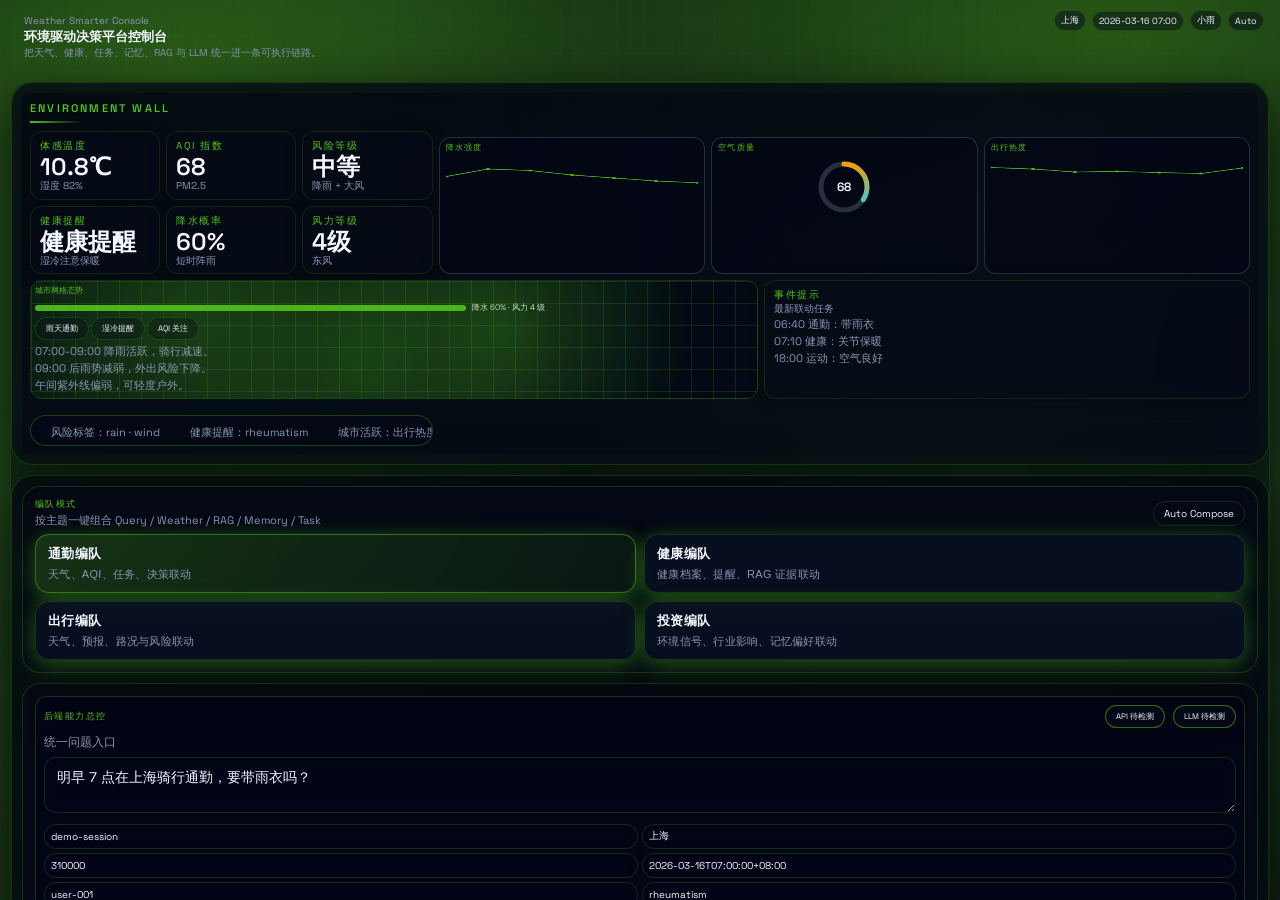
==== frontend/index.html @ d3100de9 "feat(ui): implement orbital node graph, flexible console layout, and project cleanup with models" ====
<!doctype html>
<html lang="zh-CN">
  <head>
    <meta charset="utf-8" />
    <meta name="viewport" content="width=device-width, initial-scale=1" />
    <title>Weather Smarter 控制台</title>
    <style>
      @import url("https://fonts.googleapis.com/css2?family=Oxanium:wght@400;600;700&family=Space+Grotesk:wght@400;500;600&family=IBM+Plex+Mono:wght@400;500&family=Bebas+Neue&display=swap");
      :root {
        color-scheme: dark;
        --bg: #05060d;
        --panel: rgba(7, 12, 28, 0.88);
        --panel-2: rgba(12, 18, 38, 0.85);
        --ink: #f4f7ff;
        --ink-soft: #d9e2ff;
        --muted: #8a96b4;
        --card: rgba(6, 10, 22, 0.7);
        --card-2: rgba(10, 16, 36, 0.75);
        --accent: #52c41a;
        --accent-2: #52c41a;
        --accent-3: #52c41a;
        --accent-4: #52c41a;
        --danger: #ff4d4f;
        --stroke: rgba(82, 196, 26, 0.35);
        --shadow: 0 35px 90px rgba(0, 0, 0, 0.72);
        --radius: 16px;
        --mono: "IBM Plex Mono", "Courier New", monospace;
        --glow: 0 0 24px rgba(82, 196, 26, 0.45), 0 0 60px rgba(82, 196, 26, 0.26);
        --transition: all 0.3s cubic-bezier(0.15, 0.9, 0.4, 0.9);
      }

      * {
        box-sizing: border-box;
        -webkit-font-smoothing: antialiased;
        -moz-osx-font-smoothing: grayscale;
      }

      html {
        scroll-behavior: auto;
      }

      html,
      body {
        width: 100%;
        overflow-x: hidden;
      }

      body {
        margin: 0;
        font-family: "Space Grotesk", "Noto Sans SC", sans-serif;
        color: var(--ink);
        background:
          radial-gradient(circle at 12% 18%, rgba(82, 196, 26, 0.32), transparent 38%),
          radial-gradient(circle at 86% 12%, rgba(82, 196, 26, 0.18), transparent 40%),
          radial-gradient(circle at 15% 82%, rgba(82, 196, 26, 0.22), transparent 45%),
          radial-gradient(circle at 80% 75%, rgba(82, 196, 26, 0.18), transparent 42%),
          linear-gradient(180deg, #03050d 0%, #050816 35%, #070b18 100%);
        min-height: 100vh;
      }

      body::before,
      body::after {
        content: "";
        position: fixed;
        pointer-events: none;
        z-index: -1;
        inset: auto;
        width: 60vmax;
        height: 60vmax;
        border-radius: 50%;
        opacity: 0.18;
        filter: blur(0px);
      }

      body::before {
        top: -28vmax;
        right: -18vmax;
        background: radial-gradient(circle, rgba(82, 196, 26, 0.45), transparent 70%);
      }

      body::after {
        bottom: -32vmax;
        left: -18vmax;
        background: radial-gradient(circle, rgba(82, 196, 26, 0.28), transparent 70%);
      }

      .fx-layer {
        position: fixed;
        inset: 0;
        pointer-events: none;
        z-index: 0;
        opacity: 0.55;
        mix-blend-mode: screen;
      }

      .fx-layer::before,
      .fx-layer::after {
        content: "";
        position: absolute;
        inset: -20%;
        background:
          linear-gradient(
            120deg,
            transparent 0%,
            rgba(82, 196, 26, 0.18) 30%,
            rgba(82, 196, 26, 0.14) 50%,
            rgba(82, 196, 26, 0.12) 65%,
            transparent 78%
          ),
          radial-gradient(circle at 26% 30%, rgba(82, 196, 26, 0.22), transparent 55%),
          radial-gradient(circle at 70% 68%, rgba(82, 196, 26, 0.22), transparent 55%),
          radial-gradient(circle at 78% 20%, rgba(82, 196, 26, 0.18), transparent 48%);
        animation: drift 18s linear infinite;
      }

      .fx-layer::after {
        animation-duration: 26s;
        opacity: 0.68;
      }

      @keyframes drift {
        0% {
          transform: translate3d(-5%, -5%, 0) rotate(0deg);
        }
        50% {
          transform: translate3d(3%, 4%, 0) rotate(3deg);
        }
        100% {
          transform: translate3d(-5%, -5%, 0) rotate(0deg);
        }
      }

      .frame {
        max-width: 100%;
        margin: 0 auto;
        padding: 0;
      }

      .screen {
        min-height: 100vh;
        display: block;
        position: relative;
        width: 100vw;
        overflow-x: hidden;
      }

      .screen::after {
        content: "";
        position: fixed;
        inset: 0;
        pointer-events: none;
        z-index: 1;
        opacity: 0.25;
        background:
          repeating-linear-gradient(
            90deg,
            rgba(255, 255, 255, 0.02) 0,
            rgba(255, 255, 255, 0.02) 1px,
            transparent 1px,
            transparent 14px
          ),
          repeating-linear-gradient(
            0deg,
            rgba(82, 196, 26, 0.05) 0,
            rgba(82, 196, 26, 0.05) 1px,
            transparent 1px,
            transparent 18px
          );
        mix-blend-mode: screen;
      }

      @media (max-width: 1280px) {
        .content {
          padding: 12px 12px 24px;
        }
        .wall-hero {
          grid-template-columns: 1fr;
        }
        .wall-bottom {
          grid-template-columns: 1fr;
        }
      }

      @media (max-width: 980px) {
        .content {
          padding: 10px 10px 20px;
        }
      }

      @media (max-width: 720px) {
        .hero {
          padding: 16px;
        }
        .step-head {
          flex-direction: column;
          align-items: flex-start;
        }
        .step-grid {
          grid-template-columns: 1fr;
        }
        .wall {
          padding: 18px;
        }
        .wall-hero-value {
          font-size: 30px;
        }
        .wall-grid {
          grid-template-columns: repeat(auto-fit, minmax(140px, 1fr));
        }
      }

      @media (max-width: 520px) {
        .hero-title {
          font-size: 24px;
        }
        .wall-hero-value {
          font-size: 26px;
        }
        .output {
          font-size: 11px;
        }
      }

      .content {
        padding: 8px 10px 16px;
        position: relative;
        z-index: 2;
        min-width: 0;
      }

      .hero {
        margin-bottom: 10px;
      }

      .hero {
        display: grid;
        grid-template-columns: repeat(auto-fit, minmax(240px, 1fr));
        gap: 14px;
        align-items: center;
        margin-bottom: 8px;
        padding: 14px 16px;
        border-radius: 24px;
        background: rgba(6, 10, 22, 0.45);
        backdrop-filter: blur(12px) saturate(120%);
        border: 1px solid rgba(82, 196, 26, 0.25);
        box-shadow: var(--shadow);
        transition: var(--transition);
        animation: rise 0.6s ease both;
      }

      .hero:hover {
        background: rgba(6, 10, 22, 0.55);
        border-color: rgba(82, 196, 26, 0.35);
        box-shadow: 0 35px 120px rgba(82, 196, 26, 0.15), 0 0 40px rgba(82, 196, 26, 0.1);
      }

      .hero-title {
        font-size: clamp(20px, 2.5vw, 32px);
        margin: 0;
        letter-spacing: -0.02em;
        font-family: "Oxanium", "Space Grotesk", sans-serif;
        text-transform: uppercase;
      }

      .hero-sub {
        margin: 4px 0 0;
        color: var(--muted);
        font-size: 12px;
      }

      .hero-badge {
        display: inline-flex;
        align-items: center;
        gap: 8px;
        padding: 8px 14px;
        border-radius: 999px;
        background: rgba(6, 10, 22, 0.8);
        border: 1px solid rgba(82, 196, 26, 0.4);
        font-size: 12px;
        text-transform: uppercase;
        letter-spacing: 0.12em;
        box-shadow: var(--glow);
      }

      .nav {
        display: none;
      }

      .grid {
        display: grid;
        grid-template-columns: repeat(12, 1fr);
        gap: 12px;
      }

      .storyline {
        display: block;
        background: rgba(4, 8, 20, 0.5);
        backdrop-filter: blur(12px) saturate(110%);
        border: 1px solid rgba(82, 196, 26, 0.2);
        border-radius: 22px;
        overflow: hidden;
        box-shadow: 0 20px 60px rgba(0, 0, 0, 0.5);
        transition: var(--transition);
      }

      .storyline:hover {
        border-color: rgba(82, 196, 26, 0.3);
        box-shadow: 0 20px 80px rgba(82, 196, 26, 0.1), 0 0 40px rgba(82, 196, 26, 0.08);
      }

      .story-step {
        padding: 12px 10px 12px;
        border-top: none;
        display: none;
      }

      .story-step.is-active {
        display: block;
      }

      .step-head {
        display: flex;
        align-items: flex-end;
        justify-content: space-between;
        gap: 8px;
        margin-bottom: 8px;
      }

      .step-title {
        font-family: "Oxanium", "Space Grotesk", sans-serif;
        text-transform: uppercase;
        letter-spacing: 0.18em;
        font-size: 13px;
        color: var(--accent);
      }

      .step-sub {
        margin-top: 3px;
        font-size: 11px;
        color: var(--muted);
      }

      .step-grid {
        display: grid;
        grid-template-columns: repeat(auto-fit, minmax(280px, 1fr));
        gap: 10px;
        align-items: start;
      }

      .step-panel {
        padding: 2px 0;
        scroll-margin-top: 10px;
      }

      .card {
        --accent-card: var(--accent);
        --accent-card-2: var(--accent-2);
        background: rgba(6, 10, 22, 0.5);
        backdrop-filter: blur(10px) saturate(110%);
        border: 1px solid rgba(82, 196, 26, 0.2);
        border-radius: var(--radius);
        box-shadow: 0 12px 40px rgba(0, 0, 0, 0.4);
        padding: 10px;
        position: relative;
        overflow: hidden;
        animation: rise 0.6s ease both;
        transition: var(--transition);
      }
      .card::before {
        content: "";
        position: absolute;
        inset: 0;
        border-radius: inherit;
        background: radial-gradient(circle at 20% 10%, rgba(255, 255, 255, 0.08), transparent 45%);
        opacity: 0;
        transition: opacity 0.3s ease;
        pointer-events: none;
      }

      .card::after {
        content: "";
        position: absolute;
        inset: auto -40% -40% auto;
        width: 180px;
        height: 180px;
        background: radial-gradient(circle, var(--accent-card), transparent 70%);
        opacity: 0.3;
        transition: opacity 0.3s ease;
      }
      .card:hover {
        background: rgba(6, 10, 22, 0.65);
        border-color: rgba(82, 196, 26, 0.35);
        transform: translateY(-2px);
        box-shadow: 0 20px 60px rgba(82, 196, 26, 0.15), 0 0 30px rgba(82, 196, 26, 0.08);
      }
      
      .card:hover::before {
        opacity: 1;
      }

      .card:hover::after {
        opacity: 0.5;
      }

      .card[data-tone="decision"] {
        --accent-card: #52c41a;
        --accent-card-2: #00e5ff;
      }

      .card[data-tone="health"] {
        --accent-card: #52c41a;
        --accent-card-2: #00e5ff;
      }

      .card[data-tone="weather"] {
        --accent-card: #52c41a;
        --accent-card-2: #00e5ff;
      }

      .card[data-tone="memory"] {
        --accent-card: #52c41a;
        --accent-card-2: #00e5ff;
      }

      .card[data-tone="forecast"] {
        --accent-card: #52c41a;
        --accent-card-2: #00e5ff;
      }

      .card[data-tone="tasks"] {
        --accent-card: #52c41a;
        --accent-card-2: #00e5ff;
      }

      .card[data-tone="stocks"] {
        --accent-card: #52c41a;
        --accent-card-2: #00e5ff;
      }

      .card[data-tone="rag"] {
        --accent-card: #52c41a;
        --accent-card-2: #00e5ff;
      }

      .card[data-tone="scenes"] {
        --accent-card: #52c41a;
        --accent-card-2: #00e5ff;
      }

      .card h2 {
        margin: 0 0 4px;
        font-size: 15px;
        font-weight: 600;
        letter-spacing: -0.01em;
        line-height: 1.3;
      }

      .span-7 {
        grid-column: span 7;
      }

      .span-5 {
        grid-column: span 5;
      }

      .span-12 {
        grid-column: span 12;
      }

      .section-tag {
        font-size: 11px;
        letter-spacing: 0.2em;
        text-transform: uppercase;
        color: var(--accent-2);
        margin-bottom: 6px;
        display: block;
        font-weight: 600;
      }
      .section-tag::after {
        content: "";
        display: block;
        width: 52px;
        height: 2px;
        margin-top: 6px;
        background: linear-gradient(90deg, var(--accent-2), transparent);
      }

      label {
        display: block;
        font-size: 12px;
        color: var(--muted);
        margin-bottom: 6px;
      }

      input,
      textarea,
      select {
        width: 100%;
        border-radius: 12px;
        border: 1px solid rgba(82, 196, 26, 0.2);
        padding: 10px 12px;
        font-size: 14px;
        font-family: inherit;
        background: rgba(2, 6, 23, 0.35);
        backdrop-filter: blur(8px) saturate(105%);
        color: var(--ink);
        transition: var(--transition);
      }

      input:hover,
      textarea:hover,
      select:hover {
        border-color: rgba(82, 196, 26, 0.35);
        background: rgba(2, 6, 23, 0.45);
      }

      input:focus,
      textarea:focus,
      select:focus {
        outline: none;
        border-color: rgba(82, 196, 26, 0.5);
        background: rgba(2, 6, 23, 0.55);
        box-shadow: 0 0 0 3px rgba(82, 196, 26, 0.1);
      }

      textarea {
        min-height: 78px;
        resize: vertical;
      }

      .row {
        display: grid;
        grid-template-columns: repeat(auto-fit, minmax(160px, 1fr));
        gap: 8px;
        margin-bottom: 6px;
      }

      .actions {
        display: flex;
        gap: 8px;
        flex-wrap: wrap;
      }

      button {
        border: none;
        background: linear-gradient(120deg, rgba(82, 196, 26, 0.95), rgba(82, 196, 26, 0.85));
        color: #04030a;
        padding: 10px 16px;
        border-radius: 999px;
        cursor: pointer;
        font-size: 13px;
        letter-spacing: 0.02em;
        transition: all 0.25s cubic-bezier(0.15, 0.9, 0.4, 0.9);
        box-shadow: 0 8px 24px rgba(82, 196, 26, 0.3), 0 0 16px rgba(82, 196, 26, 0.15);
        position: relative;
        overflow: hidden;
      }

      button::before {
        content: "";
        position: absolute;
        inset: 0;
        background: linear-gradient(120deg, transparent, rgba(255, 255, 255, 0.15), transparent);
        opacity: 0;
        transition: opacity 0.3s ease;
      }

      button.secondary {
        background: rgba(4, 8, 20, 0.5);
        backdrop-filter: blur(8px);
        color: var(--ink);
        border: 1px solid rgba(82, 196, 26, 0.3);
        box-shadow: 0 4px 16px rgba(7, 12, 28, 0.5);
      }

      button:disabled {
        opacity: 0.5;
        cursor: not-allowed;
        transform: none;
      }

      button:hover:not(:disabled) {
        transform: translateY(-2px);
        box-shadow: 0 12px 36px rgba(82, 196, 26, 0.35), 0 0 24px rgba(82, 196, 26, 0.2);
      }

      button:hover:not(:disabled)::before {
        opacity: 1;
      }

      button:active:not(:disabled) {
        transform: translateY(0);
        box-shadow: 0 4px 12px rgba(82, 196, 26, 0.25);
      }

      .pill-group {
        display: flex;
        flex-wrap: wrap;
        gap: 6px;
      }

      .pill {
        border: 1px dashed rgba(82, 196, 26, 0.2);
        padding: 5px 10px;
        border-radius: 999px;
        font-size: 11px;
        background: rgba(2, 6, 23, 0.35);
        backdrop-filter: blur(6px);
        cursor: pointer;
        transition: var(--transition);
      }

      .pill:hover {
        border-color: rgba(82, 196, 26, 0.3);
        background: rgba(2, 6, 23, 0.5);
      }

      .pill.active {
        background: linear-gradient(120deg, rgba(82, 196, 26, 0.95), rgba(82, 196, 26, 0.85));
        border-color: transparent;
        color: #04030a;
        box-shadow: 0 4px 12px rgba(82, 196, 26, 0.3);
      }

      .pill input {
        display: none;
      }

      .output {
        background: rgba(2, 6, 20, 0.6);
        backdrop-filter: blur(8px);
        color: #c8f7dc;
        border-radius: 12px;
        padding: 8px 10px;
        font-family: var(--mono);
        font-size: 10px;
        max-height: 140px;
        overflow: auto;
        box-shadow: inset 0 0 0 1px rgba(82, 196, 26, 0.15), 0 4px 16px rgba(0, 0, 0, 0.3);
        transition: var(--transition);
      }

      .output:hover {
        box-shadow: inset 0 0 0 1px rgba(82, 196, 26, 0.25), 0 4px 24px rgba(82, 196, 26, 0.08);
      }

      .stat-grid {
        display: grid;
        grid-template-columns: repeat(auto-fit, minmax(140px, 1fr));
        gap: 6px;
        margin-top: 2px;
      }

      .stat {
        background: rgba(8, 14, 32, 0.5);
        backdrop-filter: blur(6px);
        border-radius: 10px;
        padding: 6px 8px;
        font-size: 10px;
        border: 1px solid rgba(82, 196, 26, 0.15);
        transition: var(--transition);
      }

      .stat:hover {
        background: rgba(8, 14, 32, 0.7);
        border-color: rgba(82, 196, 26, 0.25);
      }

      .stat strong {
        display: block;
        font-size: 12px;
        margin-top: 2px;
        font-weight: 600;
      }

      .table {
        width: 100%;
        border-collapse: collapse;
        font-size: 12px;
      }

      .table th,
      .table td {
        padding: 6px;
        border-bottom: 1px dashed rgba(82, 196, 26, 0.2);
        text-align: left;
      }

      .tag {
        display: inline-flex;
        align-items: center;
        gap: 4px;
        padding: 5px 10px;
        border-radius: 999px;
        background: rgba(6, 10, 24, 0.5);
        backdrop-filter: blur(6px);
        border: 1px solid rgba(82, 196, 26, 0.2);
        font-size: 10px;
        transition: var(--transition);
      }

      .tag:hover {
        background: rgba(6, 10, 24, 0.7);
        border-color: rgba(82, 196, 26, 0.3);
      }

      .notice {
        font-size: 11px;
        color: var(--muted);
        margin-top: 4px;
      }

      .risk-high {
        color: var(--danger);
        text-shadow: 0 0 12px rgba(255, 77, 79, 0.6);
      }

      .scene-grid {
        display: grid;
        grid-template-columns: repeat(auto-fit, minmax(120px, 1fr));
        gap: 6px;
      }

      .scene {
        padding: 8px 10px;
        border-radius: 14px;
        background: rgba(6, 10, 24, 0.5);
        backdrop-filter: blur(8px);
        border: 1px solid rgba(82, 196, 26, 0.15);
        font-size: 11px;
        transition: var(--transition);
        cursor: pointer;
      }

      .scene:hover {
        background: rgba(6, 10, 24, 0.7);
        border-color: rgba(82, 196, 26, 0.25);
        transform: translateY(-1px);
      }

      .divider {
        height: 1px;
        background: linear-gradient(90deg, transparent, rgba(82, 196, 26, 0.5), transparent);
        margin: 8px 0;
        transition: var(--transition);
      }

      .divider:hover {
        background: linear-gradient(90deg, transparent, rgba(82, 196, 26, 0.8), transparent);
      }

      .health-summary {
        display: grid;
        grid-template-columns: repeat(auto-fit, minmax(160px, 1fr));
        gap: 6px;
      }

      .health-card {
        background: rgba(6, 10, 24, 0.5);
        backdrop-filter: blur(8px);
        border-radius: 12px;
        padding: 8px;
        border: 1px solid rgba(82, 196, 26, 0.15);
        transition: var(--transition);
      }

      .health-card:hover {
        background: rgba(6, 10, 24, 0.7);
        border-color: rgba(82, 196, 26, 0.25);
        transform: translateY(-2px);
        box-shadow: 0 8px 20px rgba(82, 196, 26, 0.1);
      }

      .health-card h4 {
        margin: 0 0 4px;
        font-size: 11px;
        font-weight: 600;
      }

      .health-card p {
        margin: 0;
        font-size: 10px;
        color: var(--muted);
        line-height: 1.3;
      }

      .float-panel {
        display: grid;
        gap: 10px;
      }

      .banner {
        background: linear-gradient(120deg, rgba(82, 196, 26, 0.9), rgba(82, 196, 26, 0.8));
        color: #04030a;
        border-radius: 14px;
        padding: 12px 14px;
        font-size: 12px;
        display: flex;
        justify-content: space-between;
        align-items: center;
        box-shadow: 0 12px 40px rgba(82, 196, 26, 0.25), 0 0 20px rgba(82, 196, 26, 0.1);
        transition: var(--transition);
        position: relative;
        overflow: hidden;
      }

      .banner::before {
        content: "";
        position: absolute;
        inset: 0;
        background: linear-gradient(120deg, transparent, rgba(255,255,255,0.1), transparent);
        opacity: 0;
        transition: opacity 0.3s ease;
      }

      .banner:hover::before {
        opacity: 1;
      }

      .banner span {
        opacity: 0.9;
        font-weight: 500;
      }

      .toggle-row {
        display: flex;
        gap: 6px;
        flex-wrap: wrap;
      }

      .toggle {
        display: flex;
        align-items: center;
        gap: 6px;
        font-size: 11px;
        padding: 6px 10px;
        border-radius: 999px;
        border: 1px solid rgba(82, 196, 26, 0.25);
        background: rgba(4, 8, 20, 0.5);
        backdrop-filter: blur(6px);
        transition: var(--transition);
      }

      .toggle:hover {
        border-color: rgba(82, 196, 26, 0.35);
        background: rgba(4, 8, 20, 0.65);
      }

      .toggle input {
        margin: 0;
      }

      .wall-ticker {
        margin-top: 10px;
        background: rgba(6, 10, 24, 0.65);
        border: 1px solid rgba(82, 196, 26, 0.3);
        border-radius: 999px;
        overflow: hidden;
        padding: 4px 0;
      }

      .ticker-track {
        display: inline-flex;
        gap: 30px;
        white-space: nowrap;
        animation: ticker 16s linear infinite;
        padding: 0 20px;
        font-size: 11px;
        color: var(--muted);
      }

      .ticker-track span {
        display: inline-flex;
        gap: 10px;
        align-items: center;
      }

      @keyframes ticker {
        from {
          transform: translateX(0);
        }
        to {
          transform: translateX(-50%);
        }
      }

      .wall {
        display: grid;
        grid-template-columns: repeat(3, 1fr);
        grid-template-rows: auto auto auto auto;
        padding: 8px;
        gap: 4px;
        background:
          linear-gradient(160deg, rgba(4, 8, 20, 0.8), rgba(6, 12, 24, 0.75)),
          radial-gradient(circle at 18% 20%, rgba(82, 196, 26, 0.12), transparent 48%),
          radial-gradient(circle at 82% 18%, rgba(82, 196, 26, 0.08), transparent 50%),
          radial-gradient(circle at 70% 75%, rgba(82, 196, 26, 0.1), transparent 48%);
        overflow: hidden;
        backdrop-filter: blur(4px);
        transition: var(--transition);
      }

      .wall:hover {
        background:
          linear-gradient(160deg, rgba(4, 8, 20, 0.85), rgba(6, 12, 24, 0.8)),
          radial-gradient(circle at 18% 20%, rgba(82, 196, 26, 0.15), transparent 48%),
          radial-gradient(circle at 82% 18%, rgba(82, 196, 26, 0.1), transparent 50%),
          radial-gradient(circle at 70% 75%, rgba(82, 196, 26, 0.12), transparent 48%);
      }

      .section-tag {
        grid-column: 1 / -1;
        grid-row: 1;
      }

      .wall-grid {
        grid-column: 1;
        grid-row: 2;
      }

      .wall-bottom {
        grid-column: 1 / -1;
        grid-row: 3;
      }

      .wall-charts {
        grid-column: 2 / -1;
        grid-row: 2;
      }

      .capability-grid {
        grid-column: 1 / -1;
        grid-row: 4;
      }

      .wall-hero {
        display: grid;
        grid-template-columns: minmax(260px, 2fr) minmax(220px, 1fr);
        gap: 8px;
        align-items: center;
        margin-top: 6px;
      }

      .wall-hero-card {
        background: rgba(6, 10, 24, 0.5);
        backdrop-filter: blur(8px);
        border-radius: 16px;
        border: 1px solid rgba(82, 196, 26, 0.15);
        padding: 13px 14px;
        transition: var(--transition);
      }

      .wall-hero-card:hover {
        background: rgba(6, 10, 24, 0.7);
        border-color: rgba(82, 196, 26, 0.25);
        transform: translateY(-2px);
        box-shadow: 0 8px 20px rgba(82, 196, 26, 0.1);
      }

      .wall-hero-title {
        font-size: 12px;
        text-transform: uppercase;
        letter-spacing: 0.2em;
        color: var(--accent);
      }

      .wall-hero-value {
        font-size: 30px;
        font-weight: 700;
        margin: 4px 0 6px;
        font-family: "Bebas Neue", "Oxanium", "Space Grotesk", sans-serif;
        letter-spacing: 0.08em;
      }

      .wall-hero-sub {
        font-size: 10px;
        color: var(--muted);
      }

      .wall::after {
        width: 240px;
        height: 240px;
      }

      .wall-head {
        display: flex;
        flex-wrap: wrap;
        justify-content: space-between;
        gap: 12px;
        align-items: center;
      }

      .wall-summary {
        margin: 4px 0 0;
        color: var(--muted);
        font-size: 12px;
      }

      .wall-meta {
        display: flex;
        gap: 6px;
        align-items: center;
        flex-wrap: nowrap;
      }

      .wall-meta .tag {
        flex-shrink: 0;
        padding: 3px 6px;
        font-size: 9px;
        text-align: center;
        white-space: nowrap;
        height: fit-content;
      }

      .wall-grid {
        display: grid;
        grid-template-columns: repeat(3, 1fr);
        gap: 4px;
        margin-top: 0;
      }

      .wall-card {
        background: rgba(6, 10, 24, 0.45);
        backdrop-filter: blur(8px) saturate(110%);
        border-radius: 12px;
        padding: 5px 6px;
        border: 1px solid rgba(82, 196, 26, 0.15);
        box-shadow: 0 4px 16px rgba(0, 0, 0, 0.3);
        transition: var(--transition);
      }

      .wall-card:hover {
        background: rgba(6, 10, 24, 0.6);
        border-color: rgba(82, 196, 26, 0.25);
        box-shadow: 0 8px 24px rgba(82, 196, 26, 0.12);
      }

      .wall-title {
        font-size: 7px;
        text-transform: uppercase;
        letter-spacing: 0.15em;
        color: var(--accent);
        white-space: nowrap;
        overflow: hidden;
        text-overflow: ellipsis;
      }

      .wall-value {
        font-size: 15px;
        margin-top: 0px;
        font-weight: 600;
      }

      .wall-sub {
        font-size: 9px;
        color: var(--muted);
      }

      .wall-bottom {
        display: grid;
        grid-template-columns: minmax(180px, 1.5fr) minmax(140px, 1fr);
        gap: 4px;
        margin-top: 0;
      }

      .wall-map {
        border-radius: 12px;
        border: 1px solid rgba(82, 196, 26, 0.2);
        padding: 4px;
        background: rgba(4, 8, 20, 0.45);
        backdrop-filter: blur(10px) saturate(115%);
        background-image: 
          repeating-linear-gradient(
            90deg,
            rgba(82, 196, 26, 0.15) 0,
            rgba(82, 196, 26, 0.15) 1px,
            transparent 1px,
            transparent 22px
          ),
          repeating-linear-gradient(
            180deg,
            rgba(82, 196, 26, 0.15) 0,
            rgba(82, 196, 26, 0.15) 1px,
            transparent 1px,
            transparent 22px
          );
        min-height: 45px;
        display: grid;
        grid-template-rows: auto 1fr auto;
        gap: 2px;
        position: relative;
        overflow: hidden;
        transition: var(--transition);
      }

      .wall-map:hover {
        border-color: rgba(82, 196, 26, 0.3);
        background-image: 
          repeating-linear-gradient(
            90deg,
            rgba(82, 196, 26, 0.2) 0,
            rgba(82, 196, 26, 0.2) 1px,
            transparent 1px,
            transparent 22px
          ),
          repeating-linear-gradient(
            180deg,
            rgba(82, 196, 26, 0.2) 0,
            rgba(82, 196, 26, 0.2) 1px,
            transparent 1px,
            transparent 22px
          );
      }

      .wall-map-title {
        font-size: 8px;
        color: var(--accent);
      }

      .wall-map-indicator {
        display: flex;
        align-items: center;
        gap: 2px;
        font-size: 8px;
      }

      .map-heat {
        position: absolute;
        inset: 0;
        background:
          radial-gradient(circle at 20% 30%, rgba(82, 196, 26, 0.35), transparent 45%),
          radial-gradient(circle at 65% 40%, rgba(82, 196, 26, 0.35), transparent 40%),
          radial-gradient(circle at 45% 70%, rgba(82, 196, 26, 0.25), transparent 50%);
        opacity: 0.8;
        animation: heatMove 8s ease-in-out infinite;
        pointer-events: none;
      }

      @keyframes heatMove {
        0% {
          transform: translate3d(0, 0, 0) scale(1);
        }
        50% {
          transform: translate3d(3%, -2%, 0) scale(1.05);
        }
        100% {
          transform: translate3d(0, 0, 0) scale(1);
        }
      }

      .spark {
        height: 6px;
        border-radius: 999px;
        background: linear-gradient(90deg, rgba(82, 196, 26, 0.9), rgba(82, 196, 26, 0.9));
        width: 60%;
      }

      .wall-tags {
        display: flex;
        flex-wrap: wrap;
        gap: 2px;
        margin-top: 2px;
        position: relative;
        z-index: 2;
      }

      .wall-tags .tag {
        font-size: 8px;
      }

      .wall-list {
        list-style: none;
        padding: 0;
        margin: 1px 0 0;
        display: grid;
        gap: 1px;
        font-size: 9px;
        color: var(--muted);
        position: relative;
        z-index: 2;
      }

      .wall-charts {
        margin-top: 0;
        display: grid;
        grid-template-columns: repeat(3, 1fr);
        gap: 4px;
      }

      .capability-grid {
        margin-top: 10px;
        display: grid;
        grid-template-columns: minmax(260px, 2fr) minmax(220px, 1fr);
        gap: 8px;
      }

      .capability-board {
        background: rgba(2, 6, 23, 0.62);
        border-radius: 12px;
        border: 1px solid rgba(82, 196, 26, 0.25);
        padding: 8px;
        min-height: 240px;
      }

      .cap-head {
        display: flex;
        justify-content: space-between;
        align-items: center;
        gap: 6px;
        margin-bottom: 6px;
      }

      .cap-title {
        font-size: 9px;
        text-transform: uppercase;
        letter-spacing: 0.16em;
        color: var(--accent);
      }

      .cap-status {
        display: flex;
        gap: 8px;
        flex-wrap: wrap;
      }

      .cap-status .tag {
        font-size: 8px;
      }

      .cap-actions {
        display: grid;
        grid-template-columns: repeat(auto-fit, minmax(140px, 1fr));
        gap: 6px;
      }

      .cap-actions button {
        width: 100%;
        border-radius: 12px;
        font-size: 11px;
        padding: 7px 8px;
      }

      .cap-inline {
        display: grid;
        grid-template-columns: minmax(0, 1fr) 110px;
        gap: 6px;
      }

      .cap-voice {
        display: grid;
        grid-template-columns: repeat(3, minmax(0, 1fr));
        gap: 8px;
      }

      .cap-inline select,
      .cap-voice button {
        min-width: 0;
      }

      .wall-grid {
        gap: 6px;
      }

      .wall-card {
        padding: 10px 10px 9px;
      }

      .wall-bottom {
        gap: 6px;
      }

      .wall-map-indicator {
        gap: 6px;
      }

      .wall-list {
        margin: 2px 0 0;
        font-size: 11px;
        line-height: 1.45;
      }

      .chart-card {
        padding: 10px;
      }

      .wall-card,
      .chart-card,
      .health-card {
        min-height: 0;
      }

      .wall-card {
        padding: 8px 9px 7px;
      }

      .chart-card,
      .health-card {
        padding: 8px;
      }

      .wall-title,
      .chart-title,
      .cap-title,
      .step-title,
      .health-card h4 {
        white-space: nowrap;
        overflow: hidden;
        text-overflow: ellipsis;
        line-height: 1.2;
      }

      .wall-sub,
      .wall-value {
        white-space: nowrap;
        overflow: hidden;
        text-overflow: ellipsis;
      }

      .section-tag {
        margin-bottom: 2px;
      }

      .wall-meta {
        gap: 6px;
      }

      .wall-title {
        margin-bottom: 2px;
        font-size: 10px;
      }

      .wall-value {
        font-size: 24px;
        line-height: 1.05;
        margin-bottom: 1px;
      }

      .wall-sub {
        font-size: 10px;
        line-height: 1.15;
      }

      .wall-map-title,
      .chart-title {
        margin-bottom: 4px;
      }

      .wall-charts {
        gap: 6px;
        margin-top: 6px;
      }

      .gauge-value {
        font-size: 24px;
      }

      .wall {
        gap: 6px;
      }

      .capability-grid,
      .wall-bottom,
      .wall-charts {
        gap: 6px;
      }

      .cap-timeline {
        max-height: 118px;
        overflow: auto;
      }

      .screen,
      .content {
        min-height: 100vh;
        height: 100vh;
        overflow: hidden;
      }

      .storyline {
        display: grid;
        grid-template-columns: repeat(2, minmax(0, 1fr));
        gap: 8px;
        height: calc(100vh - 84px);
        overflow: hidden;
        align-content: start;
      }

      .story-step {
        margin: 0;
        padding: 10px;
        min-height: 0;
      }

      .step-head {
        margin-bottom: 6px;
      }

      .step-grid {
        gap: 8px;
      }

      .step-panel {
        padding: 10px;
        min-height: 0;
      }

      .output,
      .cap-output,
      .health-summary,
      .table,
      .scene-grid {
        max-height: 118px;
        overflow: auto;
      }

      textarea {
        min-height: 56px;
        max-height: 56px;
      }

      .console-intro {
        position: relative;
        margin-bottom: 8px;
        padding: 4px 8px;
      }

      .cap-controls {
        margin-top: 6px;
        display: grid;
        grid-template-columns: repeat(auto-fit, minmax(150px, 1fr));
        gap: 4px;
      }

      .cap-controls input,
      .cap-controls select {
        padding: 5px 6px;
        font-size: 10px;
      }

      .cap-output {
        margin-top: 6px;
        max-height: 140px;
      }

      .cap-timeline {
        margin-top: 4px;
        display: grid;
        gap: 2px;
        max-height: 105px;
        overflow: auto;
      }

      .cap-event {
        font-size: 9px;
        color: var(--ink-soft);
        background: rgba(6, 10, 24, 0.56);
        border: 1px solid rgba(82, 196, 26, 0.2);
        border-radius: 8px;
        padding: 3px 5px;
      }

      .cap-event strong {
        color: var(--accent);
        font-weight: 600;
      }

      .quick-input {
        margin-top: 6px;
      }

      .quick-input textarea {
        min-height: 46px;
      }

      .chart-card {
        background: rgba(2, 6, 23, 0.6);
        border-radius: 12px;
        border: 1px solid rgba(148, 163, 184, 0.25);
        padding: 5px 6px;
      }

      .chart-title {
        font-size: 8px;
        text-transform: uppercase;
        letter-spacing: 0.16em;
        color: var(--accent);
      }

      .chart-canvas {
        width: 100%;
        height: 30px;
        margin-top: 1px;
        display: block;
      }

      .gauge {
        width: 60px;
        height: 60px;
        margin: 0 auto;
        position: relative;
      }

      .gauge svg {
        transform: rotate(-90deg);
      }

      .gauge-value {
        position: absolute;
        inset: 0;
        display: grid;
        place-items: center;
        font-size: 12px;
        font-weight: 600;
      }

      .impact-bar {
        height: 8px;
        border-radius: 999px;
        background: rgba(148, 163, 184, 0.2);
        overflow: hidden;
        margin: 8px 0 4px;
      }

      .impact-bar span {
        display: block;
        height: 100%;
        width: 50%;
        background: linear-gradient(90deg, rgba(34, 211, 238, 0.9), rgba(245, 158, 11, 0.9));
      }

      .impact-chip {
        display: inline-flex;
        align-items: center;
        gap: 6px;
        padding: 6px 10px;
        border-radius: 999px;
        border: 1px solid rgba(148, 163, 184, 0.35);
        background: linear-gradient(120deg, rgba(34, 211, 238, 0.2), rgba(245, 158, 11, 0.2));
        font-size: 11px;
      }

      @keyframes rise {
        from {
          opacity: 0;
          transform: translateY(10px);
        }
        to {
          opacity: 1;
          transform: translateY(0);
        }
      }

      @keyframes shimmer {
        0% {
          background-position: -1000px 0;
        }
        100% {
          background-position: 1000px 0;
        }
      }

      @keyframes pulse-glow {
        0%, 100% {
          box-shadow: 0 0 12px rgba(82, 196, 26, 0.2);
        }
        50% {
          box-shadow: 0 0 24px rgba(82, 196, 26, 0.4);
        }
      }

      @keyframes float {
        0%, 100% {
          transform: translateY(0px);
        }
        50% {
          transform: translateY(-6px);
        }
      }

      .skeleton {
        background: linear-gradient(
          90deg,
          rgba(82, 196, 26, 0.1) 25%,
          rgba(82, 196, 26, 0.2) 50%,
          rgba(82, 196, 26, 0.1) 75%
        );
        background-size: 1000px 100%;
        animation: shimmer 2s infinite;
      }

      @media (max-width: 980px) {
        .span-7,
        .span-5 {
          grid-column: span 12;
        }

        .wall-meta {
          display: flex;
          gap: 4px;
          flex-wrap: nowrap;
          width: 100%;
        }

        .wall-bottom {
          grid-template-columns: 1fr;
        }

        .capability-grid {
          grid-template-columns: 1fr;
        }
      }
      .story-step.story-pane {
        display: block !important;
        min-height: 0;
      }

      .story-step.story-hidden {
        display: none !important;
      }

      .storyline {
        display: grid;
        grid-template-columns: minmax(0, 1.24fr) minmax(420px, 0.76fr);
        gap: 10px;
        height: calc(100vh - 84px);
        overflow: hidden;
        align-items: stretch;
      }

      .story-pane {
        border-radius: 22px;
        background: rgba(4, 8, 20, 0.5);
        backdrop-filter: blur(12px) saturate(110%);
        border: 1px solid rgba(82, 196, 26, 0.2);
        box-shadow: 0 20px 60px rgba(0, 0, 0, 0.5);
        overflow: hidden;
      }

      .wall-pane {
        padding: 10px;
      }

      .wall-pane .wall {
        height: 100%;
      }

      .wall-pane .capability-grid {
        display: none;
      }

      .ops-pane {
        padding: 10px;
      }

      .ops-shell {
        display: grid;
        grid-template-rows: auto minmax(0, 1fr);
        gap: 10px;
        height: 100%;
        min-height: 0;
      }

      .formation-board {
        background: rgba(6, 10, 22, 0.56);
        border: 1px solid rgba(82, 196, 26, 0.22);
        border-radius: 18px;
        padding: 12px;
        box-shadow: 0 18px 50px rgba(0, 0, 0, 0.38);
        backdrop-filter: blur(12px) saturate(110%);
      }

      .formation-grid {
        display: grid;
        grid-template-columns: repeat(2, minmax(0, 1fr));
        gap: 8px;
      }

      .formation-btn {
        background: rgba(10, 18, 36, 0.75);
        border: 1px solid rgba(82, 196, 26, 0.2);
        color: var(--ink);
        border-radius: 14px;
        padding: 10px 12px;
        text-align: left;
        cursor: pointer;
        transition: var(--transition);
      }

      .formation-btn strong {
        display: block;
        font-size: 13px;
        margin-bottom: 4px;
      }

      .formation-btn span {
        display: block;
        color: var(--muted);
        font-size: 11px;
        line-height: 1.35;
      }

      .formation-btn:hover {
        border-color: rgba(82, 196, 26, 0.4);
        box-shadow: 0 10px 28px rgba(82, 196, 26, 0.14);
        transform: translateY(-1px);
      }

      .formation-btn.is-active {
        background: linear-gradient(120deg, rgba(82, 196, 26, 0.22), rgba(82, 196, 26, 0.08));
        border-color: rgba(82, 196, 26, 0.5);
      }

      .ops-main {
        display: grid;
        grid-template-rows: minmax(0, 1.15fr) minmax(220px, 0.85fr);
        gap: 10px;
        min-height: 0;
      }

      .ops-card {
        background: rgba(6, 10, 22, 0.56);
        border: 1px solid rgba(82, 196, 26, 0.22);
        border-radius: 18px;
        padding: 12px;
        box-shadow: 0 18px 50px rgba(0, 0, 0, 0.38);
        backdrop-filter: blur(12px) saturate(110%);
        min-height: 0;
        overflow: hidden;
      }

      .ops-mount,
      .ops-mount .capability-board {
        height: 100%;
        min-height: 0;
      }

      .ops-mount .capability-board {
        margin: 0;
      }

      .ops-mount .cap-controls {
        grid-template-columns: repeat(2, minmax(0, 1fr));
      }

      .ops-mount .cap-output,
      .ops-mount .cap-timeline {
        max-height: none;
      }

      @media (max-width: 1280px) {
        .storyline {
          grid-template-columns: 1fr;
          height: auto;
          overflow: visible;
        }

        .story-pane {
          overflow: visible;
        }

        .ops-shell,
        .ops-main {
          grid-template-rows: none;
          height: auto;
        }
      }
    </style>
  </head>
  <body>
    <div class="fx-layer"></div>
    <div class="screen">
      <main class="content">
        <div style="margin-bottom: 8px; padding: 2px 6px; position: relative;">
          <div class="console-intro">
            <p style="margin: 0 0 1px; font-size: 10px; color: var(--muted);">Weather Smarter Console</p>
            <h2 style="margin: 0 0 1px; font-size: 13px; font-weight: 600;">环境驱动决策平台控制台</h2>
            <p style="margin: 0; font-size: 10px; color: var(--muted); line-height: 1.2;">把天气、健康、任务、记忆、RAG 与 LLM 统一进一条可执行链路。</p>
          </div>
          <div class="wall-meta" style="position: absolute; top: 2px; right: 6px;">
            <span class="tag" id="wallCity">上海</span>
            <span class="tag" id="wallTime">2026-03-16 07:00</span>
            <span class="tag" id="wallStatus">小雨</span>
            <span class="tag" id="wallMode">Auto</span>
          </div>
        </div>

        <div class="storyline">
          <section class="story-step story-pane wall-pane" id="wall">
            <div class="wall" data-tone="scenes">
          <span class="section-tag">Environment Wall</span>
          <div class="wall-grid" id="wallStats">
            <div class="wall-card">
              <div class="wall-title">体感温度</div>
              <div class="wall-value" id="wallTemp">10.8℃</div>
              <div class="wall-sub">湿度 82%</div>
            </div>
            <div class="wall-card">
              <div class="wall-title">AQI 指数</div>
              <div class="wall-value" id="wallAqi">68</div>
              <div class="wall-sub">PM2.5</div>
            </div>
            <div class="wall-card">
              <div class="wall-title">风险等级</div>
              <div class="wall-value" id="wallRisk">中等</div>
              <div class="wall-sub">降雨 + 大风</div>
            </div>
            <div class="wall-card">
              <div class="wall-title">健康提醒</div>
              <div class="wall-value" id="wallHealth">风湿关注</div>
              <div class="wall-sub">湿冷注意保暖</div>
            </div>
            <div class="wall-card">
              <div class="wall-title">降水概率</div>
              <div class="wall-value" id="wallRainProb">60%</div>
              <div class="wall-sub" id="wallRainText">短时阵雨</div>
            </div>
            <div class="wall-card">
              <div class="wall-title">风力等级</div>
              <div class="wall-value" id="wallWind">4级</div>
              <div class="wall-sub" id="wallWindText">东风</div>
            </div>
          </div>
          <div class="wall-bottom">
            <div class="wall-map">
              <div class="map-heat"></div>
              <div class="wall-map-title">城市网格态势</div>
              <div class="wall-map-indicator">
                <div class="spark"></div>
                <span>降水 60% · 风力 4 级</span>
              </div>
              <div class="wall-tags" id="wallTags">
                <span class="tag">雨天通勤</span>
                <span class="tag">湿冷提醒</span>
                <span class="tag">AQI 关注</span>
              </div>
              <ul class="wall-list" id="wallList">
                <li>07:00-09:00 降雨活跃，骑行减速。</li>
                <li>09:00 后雨势减弱，外出风险下降。</li>
                <li>午间紫外线偏弱，可轻度户外。</li>
              </ul>
            </div>
            <div class="wall-card">
              <div class="wall-title">事件提示</div>
              <div class="wall-sub">最新联动任务</div>
              <ul class="wall-list" id="wallTasks">
                <li>06:40 通勤：带雨衣</li>
                <li>07:10 健康：关节保暖</li>
                <li>18:00 运动：空气良好</li>
              </ul>
            </div>
          </div>
          <div class="wall-charts">
            <div class="chart-card">
              <div class="chart-title">降水强度</div>
              <canvas class="chart-canvas" id="rainChart" width="300" height="80"></canvas>
            </div>
            <div class="chart-card">
              <div class="chart-title">空气质量</div>
              <div class="gauge" id="aqiGauge">
                <svg viewBox="0 0 120 120">
                  <circle cx="60" cy="60" r="46" stroke="rgba(148,163,184,0.25)" stroke-width="10" fill="none" />
                  <circle cx="60" cy="60" r="46" stroke="url(#gaugeGradient)" stroke-width="10" fill="none" stroke-linecap="round" stroke-dasharray="0 999" id="aqiGaugeArc" />
                  <defs>
                    <linearGradient id="gaugeGradient" x1="0" x2="1">
                      <stop offset="0%" stop-color="#22d3ee" />
                      <stop offset="100%" stop-color="#f59e0b" />
                    </linearGradient>
                  </defs>
                </svg>
                <div class="gauge-value" id="aqiGaugeValue">68</div>
              </div>
            </div>
            <div class="chart-card">
              <div class="chart-title">出行热度</div>
              <canvas class="chart-canvas" id="trafficChart" width="300" height="80"></canvas>
            </div>
          </div>
          <div class="capability-grid">
            <div class="capability-board">
              <div class="cap-head">
                <div class="cap-title">后端能力总控</div>
                <div class="cap-status" id="capabilityStatus">
                  <span class="tag" id="capApiTag">API 待检测</span>
                  <span class="tag" id="capLlmTag">LLM 未知</span>
                </div>
              </div>
              <div class="quick-input">
                <label for="wallQueryText">统一问题入口</label>
                <textarea id="wallQueryText">明早 7 点在上海骑行通勤，要带雨衣吗？</textarea>
              </div>
              <div class="cap-controls">
                <input id="wallSessionId" value="demo-session" placeholder="sessionId" />
                <input id="wallCityInput" value="上海" placeholder="城市" />
                <input id="wallAdcodeInput" value="310000" placeholder="adcode" />
                <input id="wallTimeInput" value="2026-03-16T07:00:00+08:00" placeholder="时间 ISO" />
                <input id="wallUserId" value="user-001" placeholder="user_id" />
                <input id="wallConditions" value="rheumatism" placeholder="健康条件(逗号分隔)" />
                <input id="wallHealthNote" value="湿冷敏感，雨天关节不适" placeholder="健康备注" />
                <input id="wallRagQuery" value="潮湿天气 风湿 关节痛 建议" placeholder="RAG 查询" />
                <input id="wallSignal" value="雨天+湿冷+通勤压力" placeholder="市场信号" />
                <input id="wallRegion" value="华东" placeholder="区域" />
                <input id="wallLat" value="31.23" placeholder="纬度" />
                <input id="wallLon" value="121.53" placeholder="经度" />
                <input id="wallTaskTime" value="2026-03-16T07:00:00+08:00" placeholder="任务时间" />
                <select id="wallTaskType">
                  <option value="commute">通勤</option>
                  <option value="sport">运动</option>
                  <option value="health">健康</option>
                  <option value="travel">出行</option>
                </select>
              </div>
              <div class="cap-actions">
                <button id="wallRunAllBtn">全链路执行</button>
                <div class="cap-inline">
                  <select id="wallQuickAction">
                    <option value="query">决策 Query</option>
                    <option value="weather">Weather</option>
                    <option value="forecast">Forecast</option>
                    <option value="aqi">AQI</option>
                    <option value="health-profile">Health Profile</option>
                    <option value="health-load">Health Load</option>
                    <option value="health-delete">Health Delete</option>
                    <option value="health-alerts">Health Alerts</option>
                    <option value="profile-analysis">Profile Analysis</option>
                    <option value="memory">Memory</option>
                    <option value="memory-clear">Memory Clear</option>
                    <option value="task">Task</option>
                    <option value="rag">RAG</option>
                    <option value="stocks">Stocks</option>
                  </select>
                  <button id="wallQuickRunBtn" class="secondary">执行所选</button>
                </div>
                <div class="cap-voice">
                  <button id="wallVoiceStartBtn" class="secondary">语音输入</button>
                  <button id="wallVoiceStopBtn" class="secondary">停止录音</button>
                  <button id="wallVoiceSpeakBtn" class="secondary">播报结果</button>
                </div>
              </div>
              <div id="wallVoiceStatus" class="notice">语音状态：待机</div>
              <pre class="output cap-output" id="wallOutput">等待触发...</pre>
            </div>
            <div class="capability-board">
              <div class="cap-head">
                <div class="cap-title">执行时间线</div>
                <span class="tag" id="capCounter">0 次</span>
              </div>
              <div class="cap-timeline" id="capTimeline">
                <div class="cap-event"><strong>系统</strong> 环境大屏已就绪，等待触发。</div>
              </div>
            </div>
          </div>
          <div class="wall-ticker">
            <div class="ticker-track">
              <span>风险标签：雨天 · 湿冷 · 通勤压力</span>
              <span>健康提醒：关节保暖 · 呼吸敏感关注</span>
              <span>城市活跃：出行热度下降 12%</span>
              <span>行业信号：物流承压 · 健康需求上升</span>
              <span>风险标签：雨天 · 湿冷 · 通勤压力</span>
              <span>健康提醒：关节保暖 · 呼吸敏感关注</span>
            </div>
          </div>
          </section>

          <section class="story-step story-pane ops-pane" id="decision">
            <div class="ops-shell">
              <div class="formation-board">
                <div class="cap-head">
                  <div>
                    <div class="cap-title">编队模式</div>
                    <div class="step-sub">按主题一键组合 Query / Weather / RAG / Memory / Task</div>
                  </div>
                  <span class="tag">Auto Compose</span>
                </div>
                <div class="formation-grid" id="formationGrid">
                  <button class="formation-btn is-active" type="button" data-formation="commute">
                    <strong>通勤编队</strong>
                    <span>天气、AQI、任务、决策联动</span>
                  </button>
                  <button class="formation-btn" type="button" data-formation="health">
                    <strong>健康编队</strong>
                    <span>健康档案、提醒、RAG 证据联动</span>
                  </button>
                  <button class="formation-btn" type="button" data-formation="travel">
                    <strong>出行编队</strong>
                    <span>天气、预报、路况与风险联动</span>
                  </button>
                  <button class="formation-btn" type="button" data-formation="invest">
                    <strong>投资编队</strong>
                    <span>环境信号、行业影响、记忆偏好联动</span>
                  </button>
                </div>
              </div>
              <div class="ops-main">
                <div class="ops-card ops-mount" id="opsControlMount"></div>
                <div class="ops-card ops-mount" id="opsTimelineMount"></div>
              </div>
            </div>
            <div style="display:none;">
              <div class="step-head">
                <div>
                  <div class="step-title">Decision Orchestration</div>
                  <div class="step-sub">用户问题 → 意图解析 → 规则/LLM 输出</div>
                </div>
              </div>
              <div class="step-grid">
                <div class="step-panel">
                  <label for="queryText">问题</label>
                  <textarea id="queryText">明早 7 点在上海骑行通勤，要带雨衣吗？</textarea>
                  <div class="row">
                    <div>
                      <label for="querySession">sessionId</label>
                      <input id="querySession" value="demo-session" />
                    </div>
                    <div>
                      <label for="queryCity">城市</label>
                      <input id="queryCity" placeholder="上海" />
                    </div>
                    <div>
                      <label for="queryAdcode">行政区编码</label>
                      <input id="queryAdcode" placeholder="310000" />
                    </div>
                    <div>
                      <label for="queryTime">时间（ISO）</label>
                      <input id="queryTime" placeholder="2026-03-16T07:00:00+08:00" />
                    </div>
                  </div>
                  <label>场景速选</label>
                  <div class="pill-group" id="scenarioPills">
                    <label class="pill"><input type="radio" name="scenario" value="" checked /> 自动</label>
                    <label class="pill"><input type="radio" name="scenario" value="commute_decision" /> 通勤</label>
                    <label class="pill"><input type="radio" name="scenario" value="sport_decision" /> 运动</label>
                    <label class="pill"><input type="radio" name="scenario" value="umbrella_decision" /> 带伞</label>
                    <label class="pill"><input type="radio" name="scenario" value="clothing_decision" /> 穿衣</label>
                    <label class="pill"><input type="radio" name="scenario" value="travel_decision" /> 出行</label>
                  </div>
                  <div class="divider"></div>
                  <div class="actions">
                    <button id="queryBtn" type="button">发送决策</button>
                    <button id="mockQueryBtn" class="secondary" type="button">示例响应</button>
                    <button id="voiceStartBtn" class="secondary" type="button">语音输入</button>
                    <button id="voiceStopBtn" class="secondary" type="button">停止录音</button>
                    <button id="voiceSpeakBtn" class="secondary" type="button">播报结果</button>
                  </div>
                  <div id="voiceStatus" class="notice">语音状态：待机</div>
                </div>
                <div class="step-panel">
                  <div class="notice">决策结果/证据/记忆与健康提醒会串联展示。</div>
                  <div class="stat-grid" id="decisionStats"></div>
                  <pre class="output" id="queryResult">等待请求...</pre>
                </div>
              </div>
            </div>
          </section>

          <section class="story-step story-hidden" id="health">
            <div class="step-head">
              <div>
                <div class="step-title">Health Profile</div>
                <div class="step-sub">健康档案 → 个性化提醒</div>
              </div>
            </div>
            <div class="step-grid">
              <div class="step-panel">
                <label for="healthUser">用户 ID</label>
                <input id="healthUser" value="user-001" />
                <label>既往健康状况</label>
                <div class="pill-group" id="conditionPills">
                  <label class="pill"><input type="checkbox" value="rheumatism" /> 风湿/关节不适</label>
                  <label class="pill"><input type="checkbox" value="asthma" /> 哮喘/呼吸敏感</label>
                  <label class="pill"><input type="checkbox" value="allergy" /> 过敏性鼻炎</label>
                  <label class="pill"><input type="checkbox" value="photosensitivity" /> 光敏/皮肤敏感</label>
                  <label class="pill"><input type="checkbox" value="cardio" /> 心血管风险</label>
                </div>
                <label for="healthNote">敏感备注</label>
                <textarea id="healthNote" placeholder="例如：湿冷敏感、冬天关节疼痛"></textarea>
                <div class="actions">
                  <button id="saveProfileBtn">保存档案</button>
                  <button id="analyzeProfileBtn" class="secondary">分析画像</button>
                  <button id="clearProfileBtn" class="secondary">删除档案</button>
                </div>
              </div>
              <div class="step-panel">
                <div class="health-summary" id="healthSummary"></div>
                <div class="health-summary" id="profileSummary"></div>
                <div class="output" id="healthResult">等待操作...</div>
                <p class="notice">仅供参考，非医疗建议。真实接口尚未实现，当前为模拟数据。</p>
              </div>
            </div>
          </section>

          <section class="story-step story-hidden" id="weather">
            <div class="step-head">
              <div>
                <div class="step-title">Data Intake</div>
                <div class="step-sub">环境数据输入/代理</div>
              </div>
            </div>
            <div class="step-grid">
              <div class="step-panel">
                <div class="row">
                  <div>
                    <label for="weatherCity">城市</label>
                    <input id="weatherCity" placeholder="北京" />
                  </div>
                  <div>
                    <label for="weatherAdcode">行政区编码</label>
                    <input id="weatherAdcode" placeholder="110000" />
                  </div>
                  <div>
                    <label for="weatherLang">语言</label>
                    <select id="weatherLang">
                      <option value="zh">zh</option>
                      <option value="en">en</option>
                    </select>
                  </div>
                </div>
                <div class="toggle-row">
                  <label class="toggle"><input type="checkbox" id="extended" /> extended</label>
                  <label class="toggle"><input type="checkbox" id="forecast" /> forecast</label>
                  <label class="toggle"><input type="checkbox" id="hourly" /> hourly</label>
                  <label class="toggle"><input type="checkbox" id="minutely" /> minutely</label>
                  <label class="toggle"><input type="checkbox" id="indices" /> indices</label>
                </div>
                <div class="actions">
                  <button id="weatherBtn">查询</button>
                  <button id="mockWeatherBtn" class="secondary">模拟天气</button>
                </div>
              </div>
              <div class="step-panel">
                <pre class="output" id="weatherResult">等待请求...</pre>
              </div>
            </div>
          </section>

          <section class="story-step story-hidden" id="memory">
            <div class="step-head">
              <div>
                <div class="step-title">Context Memory</div>
                <div class="step-sub">会话记忆回溯与清理</div>
              </div>
            </div>
            <div class="step-grid">
              <div class="step-panel">
                <label for="memorySession">sessionId</label>
                <input id="memorySession" value="demo-session" />
                <div class="actions">
                  <button id="memoryFetchBtn">读取记忆</button>
                  <button id="memoryClearBtn" class="secondary">清理记忆</button>
                </div>
              </div>
              <div class="step-panel">
                <pre class="output" id="memoryResult">等待请求...</pre>
              </div>
            </div>
          </section>

          <section class="story-step story-hidden" id="forecast">
            <div class="step-head">
              <div>
                <div class="step-title">Forecast & AQI</div>
                <div class="step-sub">预报/空气质量/趋势</div>
              </div>
            </div>
            <div class="step-grid">
              <div class="step-panel">
                <div class="row">
                  <div>
                    <label for="forecastLat">纬度</label>
                    <input id="forecastLat" value="31.23" />
                  </div>
                  <div>
                    <label for="forecastLon">经度</label>
                    <input id="forecastLon" value="121.53" />
                  </div>
                  <div>
                    <label for="forecastHours">小时数</label>
                    <input id="forecastHours" value="24" />
                  </div>
                  <div>
                    <label for="forecastDays">天数</label>
                    <input id="forecastDays" value="7" />
                  </div>
                </div>
                <div class="actions">
                  <button id="forecastBtn">获取预报</button>
                  <button id="mockForecastBtn" class="secondary">模拟预报</button>
                </div>
                <div class="divider"></div>
                <div class="row">
                  <div>
                    <label for="aqiLat">AQI 纬度</label>
                    <input id="aqiLat" value="31.23" />
                  </div>
                  <div>
                    <label for="aqiLon">AQI 经度</label>
                    <input id="aqiLon" value="121.53" />
                  </div>
                </div>
                <div class="actions">
                  <button id="aqiBtn">获取 AQI</button>
                  <button id="mockAqiBtn" class="secondary">模拟 AQI</button>
                </div>
              </div>
              <div class="step-panel">
                <pre class="output" id="forecastResult">等待请求...</pre>
                <pre class="output" id="aqiResult">等待请求...</pre>
              </div>
            </div>
          </section>

          <section class="story-step story-hidden" id="stocks">
            <div class="step-head">
              <div>
                <div class="step-title">Market Impact</div>
                <div class="step-sub">环境联动对行业影响</div>
              </div>
            </div>
            <div class="step-grid">
              <div class="step-panel">
                <div class="row">
                  <div>
                    <label for="stockRegion">区域</label>
                    <input id="stockRegion" value="华东" />
                  </div>
                  <div>
                    <label for="stockSignal">环境信号</label>
                    <input id="stockSignal" value="雨天 + 湿冷 + 通勤压力" />
                  </div>
                  <div>
                    <label for="stockHorizon">时间窗</label>
                    <input id="stockHorizon" value="24h" />
                  </div>
                </div>
                <div class="actions">
                  <button id="stocksBtn">生成分析</button>
                  <button id="mockStocksBtn" class="secondary">模拟分析</button>
                </div>
                <div class="impact-bar"><span id="stocksBar"></span></div>
                <div class="impact-chip" id="stocksBias">谨慎偏空</div>
                <ul class="wall-list" id="stocksList"></ul>
              </div>
              <div class="step-panel">
                <pre class="output" id="stocksResult">等待分析...</pre>
                <p class="notice">仅供参考，不构成投资建议。当前分析为模拟结果。</p>
              </div>
            </div>
          </section>

          <section class="story-step story-hidden" id="tasks">
            <div class="step-head">
              <div>
                <div class="step-title">Task Loop</div>
                <div class="step-sub">提醒与行动闭环</div>
              </div>
            </div>
            <div class="step-grid">
              <div class="step-panel">
                <div class="row">
                  <div>
                    <label for="taskType">任务类型</label>
                    <select id="taskType">
                      <option value="commute">通勤提醒</option>
                      <option value="sport">运动计划</option>
                      <option value="health">健康提醒</option>
                      <option value="travel">出行提醒</option>
                    </select>
                  </div>
                  <div>
                    <label for="taskTime">计划时间</label>
                    <input id="taskTime" value="2026-03-16T07:00:00+08:00" />
                  </div>
                  <div>
                    <label for="taskPriority">优先级 (1-10)</label>
                    <input id="taskPriority" value="5" />
                  </div>
                </div>
                <label for="taskMeta">元数据 (JSON)</label>
                <textarea id="taskMeta">{ "location": { "lat": 31.23, "lon": 121.53 } }</textarea>
                <div class="actions">
                  <button id="taskBtn">创建任务</button>
                  <button id="mockTaskBtn" class="secondary">模拟任务</button>
                </div>
              </div>
              <div class="step-panel">
                <pre class="output" id="taskResult">等待请求...</pre>
              </div>
            </div>
          </section>

          <section class="story-step story-hidden" id="rag">
            <div class="step-head">
              <div>
                <div class="step-title">RAG Evidence</div>
                <div class="step-sub">知识检索与证据引用</div>
              </div>
            </div>
            <div class="step-grid">
              <div class="step-panel">
                <label for="ragQuery">检索问题</label>
                <input id="ragQuery" value="潮湿天气 风湿关节痛 建议" />
                <div class="actions">
                  <button id="ragBtn">获取证据</button>
                  <button id="mockRagBtn" class="secondary">模拟证据</button>
                </div>
              </div>
              <div class="step-panel">
                <table class="table" id="ragTable">
                  <thead>
                    <tr>
                      <th>标题</th>
                      <th>标签</th>
                      <th>分数</th>
                    </tr>
                  </thead>
                  <tbody></tbody>
                </table>
                <p class="notice">RAG 接口尚未独立暴露，此处为模拟或从 /query 返回的 evidence。</p>
              </div>
            </div>
          </section>

          <section class="story-step story-hidden" id="scenes">
            <div class="step-head">
              <div>
                <div class="step-title">Scenario Library</div>
                <div class="step-sub">统一场景知识映射</div>
              </div>
            </div>
            <div class="step-grid">
              <div class="step-panel">
                <div class="scene-grid" id="sceneGrid"></div>
              </div>
            </div>
          </section>
        </div>
      </main>
    </div>

    <script>
      const qs = (id) => document.getElementById(id);
      const $ = (selector, root = document) => root.querySelector(selector);
      const $$ = (selector, root = document) => Array.from(root.querySelectorAll(selector));

      const state = {
        useMock: false,
        mergeMock: false,
        showTrace: true,
        healthProfile: null,
        calls: 0,
        serviceStatus: {
          api: "待检测",
          llm: "未知",
        },
      };

      const setBusy = (btn, busy) => {
        btn.disabled = busy;
        btn.textContent = busy ? "请求中..." : btn.dataset.label;
      };

      const pretty = (data) => JSON.stringify(data, null, 2);

      const speechApi = {
        recognition: null,
        listening: false,
        supportedAsr: Boolean(window.SpeechRecognition || window.webkitSpeechRecognition),
        supportedTts: Boolean(window.speechSynthesis && window.SpeechSynthesisUtterance),
        autoSpeak: true,
        lastDecisionText: "",
      };

      const setVoiceStatus = (text) => {
        const ids = ["voiceStatus", "wallVoiceStatus"];
        ids.forEach((id) => {
          const el = qs(id);
          if (el) el.textContent = `语音状态：${text}`;
        });
      };

      const stopVoicePlayback = () => {
        if (window.speechSynthesis) {
          window.speechSynthesis.cancel();
        }
      };

      const speakText = (text) => {
        if (!speechApi.supportedTts || !text) return;
        stopVoicePlayback();
        const utterance = new SpeechSynthesisUtterance(text);
        utterance.lang = "zh-CN";
        utterance.rate = 1;
        utterance.pitch = 1;
        utterance.onstart = () => setVoiceStatus("正在播报");
        utterance.onend = () => setVoiceStatus("播报完成");
        utterance.onerror = () => setVoiceStatus("语音播报失败");
        window.speechSynthesis.speak(utterance);
      };

      const getDecisionSpeechText = (data) => {
        if (!data) return "";
        const location = data?.entities?.location?.name ? `${data.entities.location.name}，` : "";
        const summary = data?.forecastSummary ? `${data.forecastSummary}。` : "";
        const advice = data?.decision?.advice || "";
        const actions = (data?.decision?.actions || []).slice(0, 2).join("，");
        return [location + summary + advice, actions ? `建议动作：${actions}。` : ""].filter(Boolean).join("");
      };

      const ensureRecognition = () => {
        if (!speechApi.supportedAsr) return null;
        if (speechApi.recognition) return speechApi.recognition;
        const RecognitionCtor = window.SpeechRecognition || window.webkitSpeechRecognition;
        const recognition = new RecognitionCtor();
        recognition.lang = "zh-CN";
        recognition.continuous = false;
        recognition.interimResults = true;

        recognition.onstart = () => {
          speechApi.listening = true;
          setVoiceStatus("正在监听，请开始说话");
        };

        recognition.onresult = (event) => {
          let finalText = "";
          for (let i = event.resultIndex; i < event.results.length; i += 1) {
            const transcript = event.results[i][0]?.transcript || "";
            if (event.results[i].isFinal) finalText += transcript;
          }
          if (finalText && qs("queryText")) {
            qs("queryText").value = finalText.trim();
            setVoiceStatus(`已识别：${finalText.trim()}`);
            callQuery(false);
          }
        };

        recognition.onerror = (event) => {
          speechApi.listening = false;
          const message = event?.error === "not-allowed" ? "麦克风权限被拒绝" : `识别失败: ${event?.error || "unknown"}`;
          setVoiceStatus(message);
        };

        recognition.onend = () => {
          speechApi.listening = false;
          if (!qs("queryText")?.value.trim()) {
            setVoiceStatus("监听结束，未识别到有效语音");
          }
        };

        speechApi.recognition = recognition;
        return recognition;
      };

      const startVoiceInput = () => {
        const recognition = ensureRecognition();
        if (!recognition) {
          setVoiceStatus("当前浏览器不支持语音识别");
          return;
        }
        if (speechApi.listening) return;
        stopVoicePlayback();
        if (qs("queryText")) qs("queryText").value = "";
        recognition.start();
      };

      const stopVoiceInput = () => {
        if (speechApi.recognition && speechApi.listening) {
          speechApi.recognition.stop();
          setVoiceStatus("已停止监听");
        }
      };

      const safeJson = async (response) => {
        const text = await response.text();
        try {
          const payload = JSON.parse(text);
          if (!response.ok) {
            const message =
              payload?.error?.message ||
              payload?.detail?.message ||
              payload?.detail?.error ||
              payload?.detail ||
              payload?.message ||
              `HTTP ${response.status}`;
            throw new Error(typeof message === "string" ? message : pretty(message));
          }
          return payload;
        } catch (err) {
          if (!response.ok) {
            throw new Error(text || `HTTP ${response.status}`);
          }
          return { raw: text };
        }
      };

      const toastResult = (el, payload) => {
        el.textContent = pretty(payload);
      };

      const addCapEvent = (service, status, detail = "") => {
        const timeline = qs("capTimeline");
        if (!timeline) return;
        const item = document.createElement("div");
        item.className = "cap-event";
        const now = new Date().toLocaleTimeString("zh-CN", { hour12: false });
        item.innerHTML = `<strong>${now}</strong> [${service}] ${status}${detail ? ` · ${detail}` : ""}`;
        timeline.prepend(item);
        while (timeline.children.length > 24) timeline.removeChild(timeline.lastChild);
        state.calls += 1;
        const counter = qs("capCounter");
        if (counter) counter.textContent = `${state.calls} 次`;
      };

      const setServiceTag = (key, label, isOk = true) => {
        if (key === "api") {
          const tag = qs("capApiTag");
          if (!tag) return;
          tag.textContent = `API ${label}`;
          tag.style.borderColor = isOk ? "rgba(82,196,26,0.55)" : "rgba(255,77,79,0.55)";
          tag.style.color = isOk ? "var(--ink)" : "#ffd8d9";
        }
        if (key === "llm") {
          const tag = qs("capLlmTag");
          if (!tag) return;
          tag.textContent = `LLM ${label}`;
          tag.style.borderColor = isOk ? "rgba(82,196,26,0.55)" : "rgba(255,77,79,0.55)";
          tag.style.color = isOk ? "var(--ink)" : "#ffd8d9";
        }
      };

      const wallInputs = () => ({
        query: qs("wallQueryText")?.value.trim() || "明早 7 点在上海骑行通勤，要带雨衣吗？",
        sessionId: qs("wallSessionId")?.value.trim() || "demo-session",
        city: qs("wallCityInput")?.value.trim() || "上海",
        adcode: qs("wallAdcodeInput")?.value.trim() || "310000",
        time: qs("wallTimeInput")?.value.trim() || "2026-03-16T07:00:00+08:00",
        userId: qs("wallUserId")?.value.trim() || "user-001",
        ragQuery: qs("wallRagQuery")?.value.trim() || "潮湿天气 风湿 关节痛 建议",
        signal: qs("wallSignal")?.value.trim() || "雨天+湿冷+通勤压力",
        region: qs("wallRegion")?.value.trim() || "华东",
        lat: qs("wallLat")?.value.trim() || "31.23",
        lon: qs("wallLon")?.value.trim() || "121.53",
        taskTime: qs("wallTaskTime")?.value.trim() || new Date().toISOString(),
        taskType: qs("wallTaskType")?.value || "commute",
        conditions: (qs("wallConditions")?.value || "rheumatism")
          .split(",")
          .map((v) => v.trim())
          .filter(Boolean),
        healthNote: qs("wallHealthNote")?.value.trim() || "",
      });

      const toastWall = (payload) => {
        const output = qs("wallOutput");
        if (output) output.textContent = pretty(payload);
      };

      const scenarioMeta = [
        { name: "通勤", hint: "雨天风大时建议提前出门", risk: "medium" },
        { name: "运动", hint: "空气质量 < 100 更适合跑步", risk: "low" },
        { name: "洗车", hint: "未来 12 小时无降水最佳", risk: "low" },
        { name: "出行", hint: "关注目的地温差与降雨", risk: "medium" },
        { name: "风湿", hint: "湿冷天气注意关节保暖", risk: "medium" },
        { name: "哮喘", hint: "AQI 偏高减少户外强度", risk: "high" },
        { name: "光敏", hint: "UV>7 需加强防晒", risk: "medium" },
        { name: "高温", hint: "体感温度极端需减少曝晒", risk: "high" },
      ];

      const renderScenes = () => {
        const grid = qs("sceneGrid");
        grid.innerHTML = "";
        scenarioMeta.forEach((item) => {
          const div = document.createElement("div");
          div.className = "scene";
          div.innerHTML = `
            <strong>${item.name}</strong>
            <p class="${item.risk === "high" ? "risk-high" : ""}">${item.hint}</p>
            <span class="tag">${item.risk}</span>
          `;
          grid.appendChild(div);
        });
      };

      const updateTicker = (data) => {
        const track = $(".ticker-track");
        if (!track || !data) return;
        const riskFlags = data.environment?.riskFlags || ["rain", "wind"];
        const health = (data.healthAlerts || []).map((item) => item.condition).join(" / ") || "健康提醒待补充";
        const market = data.marketSignal || "行业信号：物流承压 · 健康需求上升";
        track.innerHTML = `
          <span>风险标签：${riskFlags.join(" · ")}</span>
          <span>健康提醒：${health}</span>
          <span>城市活跃：出行热度下降 12%</span>
          <span>${market}</span>
          <span>风险标签：${riskFlags.join(" · ")}</span>
          <span>健康提醒：${health}</span>
        `;
      };

      const mock = {
        query: () => ({
          intent: "commute_decision",
          entities: { time: "2026-03-16T07:00:00+08:00", mode: "cycling", location: { name: "上海" } },
          forecastSummary: "小雨，12.2℃(体感10.8℃)，东风4级，湿度82%，AQI 68",
          decision: {
            advice: "建议带雨衣并提前出门，路面湿滑注意安全。",
            riskLevel: "medium",
            reasons: ["可能有降水", "风力偏大", "湿度较高"],
            actions: ["携带雨具", "检查车灯与刹车", "注意防风保暖"],
          },
          nlu: { intent: "commute_decision", slots: { city: "上海", date: "tomorrow", activity: "commute" } },
          environment: {
            time: "2026-03-16T07:00:00+08:00",
            timeBucket: "morning",
            weather: {
              status: "小雨",
              temperature: 12.2,
              feelsLike: 10.8,
              humidity: 82,
              windDirection: "东风",
              windPower: "4级",
              precipitation: 1.2,
              uv: 1.5,
              aqi: 68,
            },
            comfortIndex: 62,
            riskFlags: ["rain", "wind"],
            sources: ["weather", "time"],
          },
          evidence: [
            {
              id: "rheumatism_humidity",
              title: "潮湿天气与关节不适",
              content: "湿冷天气可能加重关节不适，建议注意保暖、防潮。",
              tags: ["health", "rheumatism"],
              domain: "health",
              score: 0.81,
            },
            {
              id: "commute_rain",
              title: "雨天通勤注意事项",
              content: "降雨时路面湿滑，应降低速度并提前出门。",
              tags: ["commute", "safety"],
              domain: "travel",
              score: 0.72,
            },
          ],
          memory: [
            { role: "user", content: "明早 7 点在上海骑行通勤，要带雨衣吗？", timestamp: "2026-03-15T21:10:00+00:00" },
            { role: "assistant", content: "建议带雨衣并提前出门。", timestamp: "2026-03-15T21:10:01+00:00" },
          ],
          healthAlerts: [
            {
              condition: "rheumatism",
              riskLevel: "medium",
              reasons: ["湿度 82%，体感温度偏低"],
              actions: ["注意关节保暖", "避免长时间潮湿环境"],
            },
          ],
          healthRiskLevel: "medium",
          followUps: ["是否需要建立健康档案，以便提供更准确的提醒？"],
          sources: ["mock:weather", "mock:health"],
          traceId: "mock-trace-001",
        }),
        weather: () => ({
          status: "ok",
          city: "上海",
          weather: "小雨",
          temperature: 12.2,
          feels_like: 10.8,
          humidity: 82,
          wind_direction: "东风",
          wind_power: "4级",
          precipitation: 1.2,
          uv: 1.5,
          aqi: 68,
          updatedAt: "2026-03-16T06:50:00+08:00",
          source: "mock",
        }),
        forecast: () => ({
          location: { lat: 31.23, lon: 121.53, tz: "Asia/Shanghai" },
          current: { ts: "2026-03-16T06:50:00+08:00", temp: 12.2, wind: 4, aqi: 68 },
          hourly: [
            { ts: "2026-03-16T07:00:00+08:00", temp: 12.1, pop: 0.6 },
            { ts: "2026-03-16T08:00:00+08:00", temp: 12.4, pop: 0.4 },
          ],
          daily: [
            { date: "2026-03-16", tmin: 10.2, tmax: 15.3, uv: 2 },
            { date: "2026-03-17", tmin: 9.8, tmax: 16.5, uv: 3 },
          ],
          source: "mock",
          updatedAt: "2026-03-16T06:50:00+08:00",
        }),
        aqi: () => ({
          location: { lat: 31.23, lon: 121.53 },
          ts: "2026-03-16T06:50:00+08:00",
          aqi: 68,
          primary: "PM2.5",
          source: "mock",
        }),
        task: () => ({
          task_id: 1024,
          status: "scheduled",
          nextRun: "2026-03-16T06:30:00+08:00",
          channel: "push",
          source: "mock",
        }),
        memory: () => [
          { role: "user", content: "最近总是腿部酸痛", timestamp: "2026-03-15T20:18:00+00:00" },
          { role: "assistant", content: "已记录健康偏好，将关注湿冷天气提醒。", timestamp: "2026-03-15T20:18:10+00:00" },
        ],
        rag: () => [
          { id: "health_rheumatism", title: "湿冷与关节不适", tags: ["health"], score: 0.82 },
          { id: "commute_rain", title: "雨天通勤安全提示", tags: ["commute"], score: 0.71 },
        ],
        stocks: () => ({
          region: "华东",
          updatedAt: "2026-03-16T06:50:00+08:00",
          weatherSignal: "雨天 + 湿冷",
          marketBias: "cautious",
          confidence: 0.62,
          sectors: [
            { name: "交通与物流", impact: "negative", reason: "降雨影响运输效率" },
            { name: "户外零售", impact: "negative", reason: "客流下降" },
            { name: "医药健康", impact: "positive", reason: "健康需求提升" },
            { name: "线上服务", impact: "positive", reason: "线上娱乐与配送需求提升" },
          ],
          drivers: ["降水", "低温", "风力偏大"],
          disclaimer: "仅供参考，不构成投资建议。",
          source: "mock",
        }),
      };

      const setPillActive = (group) => {
        $$(".pill", group).forEach((pill) => {
          const input = $("input", pill);
          pill.classList.toggle("active", input.checked);
        });
      };

      const bindPills = (groupId) => {
        const group = qs(groupId);
        if (!group) return;
        group.addEventListener("change", () => setPillActive(group));
        setPillActive(group);
      };

      const mergeTrace = (data) => {
        if (!state.showTrace) {
          if (data && typeof data === "object") {
            const copy = JSON.parse(JSON.stringify(data));
            delete copy.traceId;
            return copy;
          }
        }
        return data;
      };

      const updateDecisionStats = (data) => {
        const target = qs("decisionStats");
        if (!data) return;
        const items = [
          { label: "Intent", value: data.intent || "--" },
          { label: "Risk", value: data.decision?.riskLevel || "--" },
          { label: "Comfort", value: data.environment?.comfortIndex ?? "--" },
          { label: "Health", value: data.healthRiskLevel || "--" },
        ];
        target.innerHTML = "";
        items.forEach((item) => {
          const div = document.createElement("div");
          div.className = "stat";
          div.innerHTML = `${item.label}<strong>${item.value}</strong>`;
          target.appendChild(div);
        });
      };

      const updateHealthSummary = (profile, alerts = []) => {
        const target = qs("healthSummary");
        target.innerHTML = "";
        if (!profile) {
          target.innerHTML = `<div class="health-card"><h4>尚未建立档案</h4><p>保存健康档案后可生成个性化提醒。</p></div>`;
          return;
        }
        const card = document.createElement("div");
        card.className = "health-card";
        card.innerHTML = `<h4>健康档案</h4><p>条件：${profile.conditions.join(", ") || "无"}<br/>敏感备注：${profile.note || "无"}</p>`;
        target.appendChild(card);
        if (alerts.length) {
          alerts.forEach((alert) => {
            const c = document.createElement("div");
            c.className = "health-card";
            c.innerHTML = `<h4>${alert.condition}</h4><p>${alert.actions.join("，")}</p>`;
            target.appendChild(c);
          });
        } else {
          const empty = document.createElement("div");
          empty.className = "health-card";
          empty.innerHTML = `<h4>暂无提醒</h4><p>当前环境未触发健康风险。</p>`;
          target.appendChild(empty);
        }
      };

      const updateProfileSummary = (profile) => {
        const target = qs("profileSummary");
        if (!target) return;
        target.innerHTML = "";
        if (!profile) {
          target.innerHTML = `<div class="health-card"><h4>用户画像</h4><p>尚未生成画像分析。</p></div>`;
          return;
        }
        const card = document.createElement("div");
        card.className = "health-card";
        card.innerHTML = `<h4>用户画像</h4><p>Persona：${profile.persona}<br/>兴趣重心：${profile.top_interest}<br/>风险偏好：${profile.risk_preference}<br/>完整度：${profile.profile_completeness}</p>`;
        target.appendChild(card);
        const detail = document.createElement("div");
        detail.className = "health-card";
        detail.innerHTML = `<h4>画像摘要</h4><p>${profile.summary}</p><p>标签：${(profile.tags || []).join(" / ") || "无"}</p>`;
        target.appendChild(detail);
        const scenarios = document.createElement("div");
        scenarios.className = "health-card";
        scenarios.innerHTML = `<h4>偏好场景</h4><p>${(profile.scenario_preferences || [])
          .map((item) => `${item.scenario} (${item.count})`)
          .join(" / ") || "暂无足够历史"}</p>`;
        target.appendChild(scenarios);
        const strategies = document.createElement("div");
        strategies.className = "health-card";
        strategies.innerHTML = `<h4>建议策略</h4><p>${(profile.strategy_recommendations || []).join("<br/>") || "暂无建议"}</p>`;
        target.appendChild(strategies);
      };

      const runProfileAnalysis = async () => {
        const userId = qs("healthUser")?.value.trim() || wallInputs().userId;
        const response = await fetch(`/api/v1/profile/analyze/${encodeURIComponent(userId)}`);
        const data = await safeJson(response);
        updateProfileSummary(data);
        toastResult(qs("healthResult"), data);
        addCapEvent("profile-analysis", "OK", `${data.persona}`);
        return data;
      };

      updateProfileSummary(null);

      const callWithFallback = async (fn, fallback) => {
        if (state.useMock) return fallback();
        try {
          return await fn();
        } catch (err) {
          if (state.mergeMock) {
            return fallback();
          }
          throw err;
        }
      };

      const runHealthAlerts = async () => {
        const wall = wallInputs();
        const response = await fetch(`/api/v1/health/alerts/${encodeURIComponent(wall.userId)}`);
        const data = await safeJson(response);
        updateHealthSummary(state.healthProfile || { user_id: wall.userId, conditions: wall.conditions, note: wall.healthNote }, data.alerts || []);
        if (data.riskLevel) {
          qs("wallHealth").textContent = data.riskLevel === "high" ? "高风险" : data.riskLevel === "medium" ? "中风险" : "低风险";
        }
        toastWall({ service: "health_alerts", data });
        addCapEvent("health-alerts", "OK", `risk=${data.riskLevel || "--"}`);
        return data;
      };

      const runHealthProfileUpsert = async () => {
        try {
          await saveProfile();
        } catch (err) {
          addCapEvent("health-profile", "ERROR", String(err));
          toastWall({ service: "health-profile", error: String(err) });
        }
      };

      const runHealthProfileLoad = async () => {
        try {
          const wall = wallInputs();
          const response = await fetch(`/api/v1/health/profile/${encodeURIComponent(wall.userId)}`);
          const data = await safeJson(response);
          state.healthProfile = data;
          updateHealthSummary(data, []);
          toastResult(qs("healthResult"), data);
          toastWall({ service: "health_profile_get", data });
          addCapEvent("health-profile", "OK", `loaded ${wall.userId}`);
        } catch (err) {
          addCapEvent("health-profile", "ERROR", String(err));
          toastWall({ service: "health-profile-get", error: String(err) });
        }
      };

      const runHealthProfileDelete = async () => {
        try {
          await clearProfile();
        } catch (err) {
          addCapEvent("health-profile", "ERROR", String(err));
          toastWall({ service: "health-profile-delete", error: String(err) });
        }
      };

      const callQuery = async (forceMock = false) => {
        const btn = qs(forceMock ? "mockQueryBtn" : "queryBtn");
        setBusy(btn, true);
        const wall = wallInputs();
        const payload = { query: qs("queryText")?.value.trim() || wall.query };
        const sessionId = qs("querySession")?.value.trim() || wall.sessionId;
        const city = qs("queryCity")?.value.trim() || wall.city;
        const adcode = qs("queryAdcode")?.value.trim() || wall.adcode;
        const time = qs("queryTime")?.value.trim() || wall.time;
        const scenario = $("input[name='scenario']:checked")?.value;
        if (sessionId) payload.sessionId = sessionId;
        if (city) payload.city = city;
        if (adcode) payload.adcode = adcode;
        if (time) payload.time = time;
        if (scenario) payload.scenario = scenario;

        const runRequest = async () => {
          const response = await fetch("/api/v1/query", {
            method: "POST",
            headers: { "Content-Type": "application/json" },
            body: JSON.stringify(payload),
          });
          return await safeJson(response);
        };

        try {
          const data = forceMock ? mock.query() : await callWithFallback(runRequest, mock.query);
          updateDecisionStats(data);
          updateHealthSummary(state.healthProfile, data.healthAlerts || []);
          updateWall(data);
          toastResult(qs("queryResult"), mergeTrace(data));
          toastWall({ service: "query", data: mergeTrace(data) });
          speechApi.lastDecisionText = getDecisionSpeechText(data);
          if (!forceMock && speechApi.autoSpeak) {
            speakText(speechApi.lastDecisionText);
          }
          setServiceTag("api", "在线", true);
          setServiceTag("llm", "在线", true);
          addCapEvent("query", "OK", `intent=${data.intent || "--"}`);
          if (data.evidence) renderRagTable(data.evidence);
        } catch (err) {
          setServiceTag("api", "异常", false);
          setServiceTag("llm", "异常", false);
          addCapEvent("query", "ERROR", String(err));
          toastResult(qs("queryResult"), { error: String(err) });
          toastWall({ service: "query", error: String(err) });
          setVoiceStatus(`请求失败：${String(err)}`);
        } finally {
          setBusy(btn, false);
        }
      };

      const callWeather = async (forceMock = false) => {
        const btn = qs(forceMock ? "mockWeatherBtn" : "weatherBtn");
        setBusy(btn, true);
        const params = new URLSearchParams();
        const wall = wallInputs();
        const city = qs("weatherCity")?.value.trim() || wall.city;
        const adcode = qs("weatherAdcode")?.value.trim() || wall.adcode;
        const lang = qs("weatherLang")?.value || "zh";
        if (city) params.set("city", city);
        if (adcode) params.set("adcode", adcode);
        params.set("lang", lang);
        ["extended", "forecast", "hourly", "minutely", "indices"].forEach((key) => {
          const el = qs(key);
          if (el?.checked) params.set(key, "true");
        });
        const runRequest = async () => {
          const response = await fetch(`/api/v1/misc/weather?${params.toString()}`);
          return await safeJson(response);
        };
        try {
          const data = forceMock ? mock.weather() : await callWithFallback(runRequest, mock.weather);
          toastResult(qs("weatherResult"), mergeTrace(data));
          toastWall({ service: "weather", data: mergeTrace(data) });
          addCapEvent("weather", "OK", `${data.weather || "--"} · AQI ${data.aqi ?? "--"}`);
          updateWall({
            entities: { location: { name: data.city || "上海" } },
            environment: {
              time: data.updatedAt || "2026-03-16T06:50:00+08:00",
              weather: {
                status: data.weather,
                feelsLike: data.feels_like,
                aqi: data.aqi,
                humidity: data.humidity,
              },
            },
            decision: { riskLevel: "medium" },
            healthAlerts: [],
          });
        } catch (err) {
          addCapEvent("weather", "ERROR", String(err));
          toastResult(qs("weatherResult"), { error: String(err) });
          toastWall({ service: "weather", error: String(err) });
        } finally {
          setBusy(btn, false);
        }
      };

      const callMemory = async (action, forceMock = false) => {
        const btn = qs(action === "fetch" ? "memoryFetchBtn" : "memoryClearBtn");
        setBusy(btn, true);
        const wall = wallInputs();
        const sessionId = qs("memorySession")?.value.trim() || wall.sessionId;
        const runRequest = async () => {
          const response = await fetch(`/api/v1/memory/${sessionId}`, {
            method: action === "fetch" ? "GET" : "DELETE",
          });
          return await safeJson(response);
        };
        try {
          const data = forceMock ? mock.memory() : await callWithFallback(runRequest, mock.memory);
          toastResult(qs("memoryResult"), mergeTrace(data));
          toastWall({ service: `memory_${action}`, data: mergeTrace(data) });
          addCapEvent("memory", "OK", `${action} · ${Array.isArray(data) ? data.length : 1} 条`);
        } catch (err) {
          addCapEvent("memory", "ERROR", String(err));
          toastResult(qs("memoryResult"), { error: String(err) });
          toastWall({ service: `memory_${action}`, error: String(err) });
        } finally {
          setBusy(btn, false);
        }
      };

      const callForecast = async (forceMock = false) => {
        const btn = qs(forceMock ? "mockForecastBtn" : "forecastBtn");
        setBusy(btn, true);
        const wall = wallInputs();
        const params = new URLSearchParams();
        params.set("lat", qs("forecastLat")?.value.trim() || wall.lat);
        params.set("lon", qs("forecastLon")?.value.trim() || wall.lon);
        params.set("hours", qs("forecastHours")?.value.trim() || "24");
        params.set("days", qs("forecastDays")?.value.trim() || "7");
        const runRequest = async () => {
          const response = await fetch(`/api/v1/forecast?${params.toString()}`);
          return await safeJson(response);
        };
        try {
          const data = forceMock ? mock.forecast() : await callWithFallback(runRequest, mock.forecast);
          toastResult(qs("forecastResult"), mergeTrace(data));
          toastWall({ service: "forecast", data: mergeTrace(data) });
          addCapEvent("forecast", "OK", `${data.hourly?.length || 0}h/${data.daily?.length || 0}d`);
        } catch (err) {
          addCapEvent("forecast", "ERROR", String(err));
          toastResult(qs("forecastResult"), { error: String(err) });
          toastWall({ service: "forecast", error: String(err) });
        } finally {
          setBusy(btn, false);
        }
      };

      const callAqi = async (forceMock = false) => {
        const btn = qs(forceMock ? "mockAqiBtn" : "aqiBtn");
        setBusy(btn, true);
        const wall = wallInputs();
        const params = new URLSearchParams();
        params.set("lat", qs("aqiLat")?.value.trim() || wall.lat);
        params.set("lon", qs("aqiLon")?.value.trim() || wall.lon);
        const runRequest = async () => {
          const response = await fetch(`/api/v1/aqi?${params.toString()}`);
          return await safeJson(response);
        };
        try {
          const data = forceMock ? mock.aqi() : await callWithFallback(runRequest, mock.aqi);
          toastResult(qs("aqiResult"), mergeTrace(data));
          toastWall({ service: "aqi", data: mergeTrace(data) });
          updateGauge(data.aqi ?? 68);
          qs("wallAqi").textContent = data.aqi ?? 68;
          addCapEvent("aqi", "OK", `AQI ${data.aqi ?? "--"}`);
        } catch (err) {
          addCapEvent("aqi", "ERROR", String(err));
          toastResult(qs("aqiResult"), { error: String(err) });
          toastWall({ service: "aqi", error: String(err) });
        } finally {
          setBusy(btn, false);
        }
      };

      const callTask = async (forceMock = false) => {
        const btn = qs(forceMock ? "mockTaskBtn" : "taskBtn");
        setBusy(btn, true);
        const wall = wallInputs();
        let metadata = {};
        try {
          metadata = JSON.parse(qs("taskMeta")?.value || "{}");
        } catch (err) {
          metadata = { raw: qs("taskMeta")?.value || "" };
        }
        const payload = {
          type: qs("taskType")?.value || wall.taskType,
          scheduled_time: qs("taskTime")?.value.trim() || wall.taskTime,
          priority: Number(qs("taskPriority")?.value || 5),
          metadata,
        };
        const runRequest = async () => {
          const response = await fetch("/api/v1/tasks", {
            method: "POST",
            headers: { "Content-Type": "application/json" },
            body: JSON.stringify(payload),
          });
          return await safeJson(response);
        };
        try {
          const data = forceMock ? mock.task() : await callWithFallback(runRequest, mock.task);
          toastResult(qs("taskResult"), mergeTrace(data));
          toastWall({ service: "task", data: mergeTrace(data) });
          const wallTasks = qs("wallTasks");
          if (wallTasks) {
            const li = document.createElement("li");
            li.textContent = `${payload.scheduled_time.slice(11, 16)} ${payload.type} 任务：${data.status || "scheduled"}`;
            wallTasks.prepend(li);
            while (wallTasks.children.length > 6) wallTasks.removeChild(wallTasks.lastChild);
          }
          addCapEvent("task", "OK", `${payload.type} · ${data.status || "--"}`);
        } catch (err) {
          addCapEvent("task", "ERROR", String(err));
          toastResult(qs("taskResult"), { error: String(err) });
          toastWall({ service: "task", error: String(err) });
        } finally {
          setBusy(btn, false);
        }
      };

      const renderRagTable = (items) => {
        const body = qs("ragTable").querySelector("tbody");
        body.innerHTML = "";
        (items || []).forEach((item) => {
          const row = document.createElement("tr");
          row.innerHTML = `
            <td>${item.title || item.id}</td>
            <td>${(item.tags || []).join(", ")}</td>
            <td>${item.score ?? "--"}</td>
          `;
          body.appendChild(row);
        });
      };

      const callRag = async (forceMock = false) => {
        const btn = qs(forceMock ? "mockRagBtn" : "ragBtn");
        setBusy(btn, true);
        try {
          const wall = wallInputs();
          const runRequest = async () => {
            const params = new URLSearchParams();
            params.set("query", wall.ragQuery);
            const response = await fetch(`/api/v1/rag/evidence?${params.toString()}`);
            return await safeJson(response);
          };
          const payload = forceMock ? { query: wall.ragQuery, items: mock.rag() } : await callWithFallback(runRequest, () => ({ query: wall.ragQuery, items: mock.rag() }));
          const data = Array.isArray(payload) ? payload : payload.items || [];
          renderRagTable(data);
          toastWall({ service: "rag", data: payload });
          addCapEvent("rag", "OK", `${data.length} 条证据`);
        } finally {
          setBusy(btn, false);
        }
      };

      const saveProfile = async () => {
        const wall = wallInputs();
        const conditions = $$("#conditionPills input:checked").map((input) => input.value);
        const payload = {
          user_id: qs("healthUser")?.value.trim() || wall.userId,
          conditions: conditions.length ? conditions : wall.conditions,
          note: qs("healthNote")?.value.trim() || wall.healthNote,
          consent: true,
          sensitivity: {},
        };
        const response = await fetch("/api/v1/health/profile", {
          method: "POST",
          headers: { "Content-Type": "application/json" },
          body: JSON.stringify(payload),
        });
        const data = await safeJson(response);
        state.healthProfile = data;
        updateHealthSummary(data, []);
        toastResult(qs("healthResult"), data);
        toastWall({ service: "health_profile_upsert", data });
        addCapEvent("health-profile", "OK", `user=${payload.user_id}`);
      };

      const clearProfile = async () => {
        const wall = wallInputs();
        const userId = qs("healthUser")?.value.trim() || wall.userId;
        const response = await fetch(`/api/v1/health/profile/${encodeURIComponent(userId)}`, { method: "DELETE" });
        const data = await safeJson(response);
        state.healthProfile = null;
        updateHealthSummary(null, []);
        toastResult(qs("healthResult"), data);
        toastWall({ service: "health_profile_delete", data });
        addCapEvent("health-profile", "OK", `deleted ${userId}`);
      };

      const updateWall = (data) => {
        const weather = data?.environment?.weather || {};
        qs("wallCity").textContent = data?.entities?.location?.name || "上海";
        qs("wallTime").textContent = (data?.environment?.time || "2026-03-16T06:50:00+08:00").slice(0, 16).replace("T", " ");
        qs("wallStatus").textContent = weather.status || "小雨";
        qs("wallTemp").textContent = `${weather.feelsLike ?? 10.8}℃`;
        qs("wallAqi").textContent = weather.aqi ?? 68;
        qs("wallRainProb").textContent = `${Math.round((weather.precipitation ?? 1.2) * 50)}%`;
        qs("wallWind").textContent = weather.windPower || "4级";
        qs("wallRainText").textContent = (weather.precipitation ?? 1.2) > 1 ? "短时阵雨" : "降水较弱";
        qs("wallWindText").textContent = weather.windDirection || "东风";
        qs("wallRisk").textContent = data?.decision?.riskLevel === "high" ? "高" : data?.decision?.riskLevel === "low" ? "低" : "中等";
        qs("wallHealth").textContent = data?.healthAlerts?.length ? "健康提醒" : "无特别";
        qs("wallMode").textContent = state.useMock ? "Mock" : state.mergeMock ? "Hybrid" : "Auto";
        updateTicker(data);
        updateGauge(weather.aqi ?? 68);
      };

      const callStocks = async (forceMock = false) => {
        const btn = qs(forceMock ? "mockStocksBtn" : "stocksBtn");
        setBusy(btn, true);
        const runRequest = async () => {
          const wall = wallInputs();
          const region = qs("stockRegion")?.value.trim() || wall.region;
          const signal = qs("stockSignal")?.value.trim() || wall.signal;
          const horizon = qs("stockHorizon")?.value.trim() || "24h";
          const params = new URLSearchParams();
          params.set("region", region);
          params.set("signal", signal);
          params.set("horizon", horizon);
          const response = await fetch(`/api/v1/stocks/impact?${params.toString()}`);
          return await safeJson(response);
        };
        try {
          const data = forceMock ? mock.stocks() : await callWithFallback(runRequest, mock.stocks);
          qs("stocksResult").textContent = pretty(data);
          toastWall({ service: "stocks", data });
          const bar = qs("stocksBar");
          if (bar) {
            const confidence = Math.round((data.confidence || 0.5) * 100);
            bar.style.width = `${confidence}%`;
          }
          const bias = qs("stocksBias");
          if (bias) {
            const label = data.marketBias === "positive" ? "偏多" : data.marketBias === "negative" ? "偏空" : "谨慎";
            bias.textContent = `${label} · 置信度 ${(data.confidence || 0.5) * 100}%`;
          }
          const list = qs("stocksList");
          if (list) {
            list.innerHTML = "";
            (data.sectors || []).forEach((item) => {
              const li = document.createElement("li");
              li.textContent = `${item.name}：${item.impact === "positive" ? "利好" : "承压"}（${item.reason}）`;
              list.appendChild(li);
            });
          }
          updateTicker({ marketSignal: `行业信号：${data.sectors?.[0]?.name || "物流"} ${data.sectors?.[0]?.impact === "positive" ? "回暖" : "承压"}` });
          addCapEvent("stocks", "OK", `${data.marketBias || "--"} ${(data.confidence || 0) * 100}%`);
        } catch (err) {
          qs("stocksResult").textContent = String(err);
          toastWall({ service: "stocks", error: String(err) });
          addCapEvent("stocks", "ERROR", String(err));
        } finally {
          setBusy(btn, false);
        }
      };

      const syncWallToForms = () => {
        const wall = wallInputs();
        if (qs("queryText")) qs("queryText").value = wall.query;
        if (qs("querySession")) qs("querySession").value = wall.sessionId;
        if (qs("queryCity")) qs("queryCity").value = wall.city;
        if (qs("queryAdcode")) qs("queryAdcode").value = wall.adcode;
        if (qs("queryTime")) qs("queryTime").value = wall.time;
        if (qs("weatherCity")) qs("weatherCity").value = wall.city;
        if (qs("weatherAdcode")) qs("weatherAdcode").value = wall.adcode;
        if (qs("memorySession")) qs("memorySession").value = wall.sessionId;
        if (qs("forecastLat")) qs("forecastLat").value = wall.lat;
        if (qs("forecastLon")) qs("forecastLon").value = wall.lon;
        if (qs("aqiLat")) qs("aqiLat").value = wall.lat;
        if (qs("aqiLon")) qs("aqiLon").value = wall.lon;
        if (qs("taskType")) qs("taskType").value = wall.taskType;
        if (qs("taskTime")) qs("taskTime").value = wall.taskTime;
        if (qs("ragQuery")) qs("ragQuery").value = wall.ragQuery;
        if (qs("stockRegion")) qs("stockRegion").value = wall.region;
        if (qs("stockSignal")) qs("stockSignal").value = wall.signal;
        if (qs("healthUser")) qs("healthUser").value = wall.userId;
        if (qs("healthNote")) qs("healthNote").value = wall.healthNote;
      };

      const runWallAll = async () => {
        const btn = qs("wallRunAllBtn");
        if (btn) setBusy(btn, true);
        try {
          syncWallToForms();
          await callWeather(false);
          await callForecast(false);
          await callAqi(false);
          await runHealthProfileUpsert();
          await runHealthProfileLoad();
          await runHealthAlerts();
          await callQuery(false);
          await callMemory("fetch", false);
          await callTask(false);
          await callRag(false);
          await callStocks(false);
          addCapEvent("pipeline", "DONE", "全链路已完成");
          setServiceTag("api", "在线", true);
          setServiceTag("llm", "在线", true);
        } catch (err) {
          addCapEvent("pipeline", "ERROR", String(err));
          toastWall({ service: "pipeline", error: String(err) });
          setServiceTag("api", "异常", false);
        } finally {
          if (btn) setBusy(btn, false);
        }
      };

      const runWallQuickAction = async () => {
        const action = qs("wallQuickAction")?.value || "query";
        syncWallToForms();
        if (action === "query") return callQuery(false);
        if (action === "weather") return callWeather(false);
        if (action === "forecast") return callForecast(false);
        if (action === "aqi") return callAqi(false);
        if (action === "health-profile") return runHealthProfileUpsert();
        if (action === "health-load") return runHealthProfileLoad();
        if (action === "health-delete") return runHealthProfileDelete();
        if (action === "health-alerts") return runHealthAlerts();
        if (action === "profile-analysis") return runProfileAnalysis();
        if (action === "memory") return callMemory("fetch", false);
        if (action === "memory-clear") return callMemory("clear", false);
        if (action === "task") return callTask(false);
        if (action === "rag") return callRag(false);
        if (action === "stocks") return callStocks(false);
      };

      const mountOpsPane = () => {
        const boards = $$(".wall .capability-board");
        const controlMount = qs("opsControlMount");
        const timelineMount = qs("opsTimelineMount");
        if (!controlMount || !timelineMount) return;
        if (boards[0] && !controlMount.firstElementChild) controlMount.appendChild(boards[0]);
        if (boards[1] && !timelineMount.firstElementChild) timelineMount.appendChild(boards[1]);
      };

      const applyFormation = (mode) => {
        const presetMap = {
          commute: {
            query: "明早 7 点在上海骑行通勤，要带雨衣吗？",
            rag: "雨天通勤 骑行 安全 建议",
            signal: "降雨+湿冷+通勤压力",
            task: "commute",
          },
          health: {
            query: "今天湿冷天气对我的关节和呼吸道有什么提醒？",
            rag: "湿冷天气 关节 呼吸道 健康 建议",
            signal: "湿冷+空气波动+健康敏感",
            task: "health",
          },
          travel: {
            query: "今天上午在上海外出，是否适合步行和地铁换乘？",
            rag: "降雨 出行 步行 地铁 风险 建议",
            signal: "降雨+风力+路面湿滑",
            task: "travel",
          },
          invest: {
            query: "当前天气和空气质量变化，对本地消费和物流有什么影响？",
            rag: "天气 物流 消费 行业 影响",
            signal: "天气扰动+城市活跃变化+物流压力",
            task: "sport",
          },
        };
        const preset = presetMap[mode] || presetMap.commute;
        if (qs("wallQueryText")) qs("wallQueryText").value = preset.query;
        if (qs("wallRagQuery")) qs("wallRagQuery").value = preset.rag;
        if (qs("wallSignal")) qs("wallSignal").value = preset.signal;
        if (qs("wallTaskType")) qs("wallTaskType").value = preset.task;
        syncWallToForms();
      };

      const bindFormationModes = () => {
        const buttons = $$(".formation-btn");
        if (!buttons.length) return;
        buttons.forEach((button) => {
          button.addEventListener("click", () => {
            buttons.forEach((item) => item.classList.remove("is-active"));
            button.classList.add("is-active");
            applyFormation(button.dataset.formation || "commute");
          });
        });
        applyFormation("commute");
      };

      const init = () => {
        bindPills("scenarioPills");
        bindPills("conditionPills");
        renderScenes();
        updateHealthSummary(null, []);
        updateWall(mock.query());
        mountOpsPane();
        bindFormationModes();
        if (!speechApi.supportedAsr && !speechApi.supportedTts) {
          setVoiceStatus("当前浏览器不支持 ASR/TTS");
        } else if (!speechApi.supportedAsr) {
          setVoiceStatus("仅支持语音播报，不支持语音识别");
        } else if (!speechApi.supportedTts) {
          setVoiceStatus("仅支持语音识别，不支持语音播报");
        }
        setServiceTag("api", "待检测", true);
        setServiceTag("llm", "待检测", true);
        syncWallToForms();
        const first = qs("wall");
        if (first) first.classList.add("is-active");
      };

      qs("queryBtn").dataset.label = "发送决策";
      qs("mockQueryBtn").dataset.label = "示例响应";
      qs("weatherBtn").dataset.label = "查询";
      qs("mockWeatherBtn").dataset.label = "模拟天气";
      qs("memoryFetchBtn").dataset.label = "读取记忆";
      qs("memoryClearBtn").dataset.label = "清理记忆";
      qs("forecastBtn").dataset.label = "获取预报";
      qs("mockForecastBtn").dataset.label = "模拟预报";
      qs("aqiBtn").dataset.label = "获取 AQI";
      qs("mockAqiBtn").dataset.label = "模拟 AQI";
      qs("taskBtn").dataset.label = "创建任务";
      qs("mockTaskBtn").dataset.label = "模拟任务";
      qs("ragBtn").dataset.label = "获取证据";
      qs("mockRagBtn").dataset.label = "模拟证据";
      qs("saveProfileBtn").dataset.label = "保存档案";
      qs("analyzeProfileBtn").dataset.label = "分析画像";
      qs("clearProfileBtn").dataset.label = "删除档案";
      qs("stocksBtn").dataset.label = "生成分析";
      qs("mockStocksBtn").dataset.label = "模拟分析";

      qs("voiceStartBtn").dataset.label = "语音输入";
      qs("voiceStopBtn").dataset.label = "停止录音";
      qs("voiceSpeakBtn").dataset.label = "播报结果";
      qs("wallVoiceStartBtn").dataset.label = "语音输入";
      qs("wallVoiceStopBtn").dataset.label = "停止录音";
      qs("wallVoiceSpeakBtn").dataset.label = "播报结果";
      qs("queryBtn").addEventListener("click", () => callQuery(false));
      qs("mockQueryBtn").addEventListener("click", () => callQuery(true));
      qs("voiceStartBtn").addEventListener("click", startVoiceInput);
      qs("voiceStopBtn").addEventListener("click", stopVoiceInput);
      qs("voiceSpeakBtn").addEventListener("click", () => {
        if (speechApi.lastDecisionText) {
          speakText(speechApi.lastDecisionText);
        } else {
          setVoiceStatus("暂无可播报结果，请先发起一次决策");
        }
      });
      qs("wallVoiceStartBtn").addEventListener("click", startVoiceInput);
      qs("wallVoiceStopBtn").addEventListener("click", stopVoiceInput);
      qs("wallVoiceSpeakBtn").addEventListener("click", () => {
        if (speechApi.lastDecisionText) {
          speakText(speechApi.lastDecisionText);
        } else {
          setVoiceStatus("暂无可播报结果，请先发起一次决策");
        }
      });
      qs("weatherBtn").addEventListener("click", () => callWeather(false));
      qs("mockWeatherBtn").addEventListener("click", () => callWeather(true));
      qs("memoryFetchBtn").addEventListener("click", () => callMemory("fetch", false));
      qs("memoryClearBtn").addEventListener("click", () => callMemory("clear", false));
      qs("forecastBtn").addEventListener("click", () => callForecast(false));
      qs("mockForecastBtn").addEventListener("click", () => callForecast(true));
      qs("aqiBtn").addEventListener("click", () => callAqi(false));
      qs("mockAqiBtn").addEventListener("click", () => callAqi(true));
      qs("taskBtn").addEventListener("click", () => callTask(false));
      qs("mockTaskBtn").addEventListener("click", () => callTask(true));
      qs("ragBtn").addEventListener("click", () => callRag(false));
      qs("mockRagBtn").addEventListener("click", () => callRag(true));
      qs("saveProfileBtn").addEventListener("click", saveProfile);
      qs("analyzeProfileBtn").addEventListener("click", async () => {
        try {
          await runProfileAnalysis();
        } catch (err) {
          addCapEvent("profile-analysis", "ERROR", String(err));
          toastWall({ service: "profile-analysis", error: String(err) });
        }
      });
      qs("clearProfileBtn").addEventListener("click", clearProfile);
      qs("stocksBtn").addEventListener("click", () => callStocks(false));
      qs("mockStocksBtn").addEventListener("click", () => callStocks(true));

      qs("wallRunAllBtn").dataset.label = "全链路执行";
      qs("wallQuickRunBtn").dataset.label = "执行所选";

      qs("wallRunAllBtn").addEventListener("click", runWallAll);
      qs("wallQuickRunBtn").addEventListener("click", async () => {
        try {
          await runWallQuickAction();
        } catch (err) {
          addCapEvent("wall-quick-action", "ERROR", String(err));
          toastWall({ service: "wall-quick-action", error: String(err) });
        }
      });

      // Sidebar was removed by design; sections are now managed inline.

      const animatePulse = () => {
        const pulse = qs("wallPulse");
        if (!pulse) return;
        let value = 78;
        setInterval(() => {
          value += Math.random() > 0.5 ? 1 : -1;
          value = Math.max(60, Math.min(92, value));
          pulse.textContent = `${value}%`;
        }, 1800);
      };

      animatePulse();

      const drawLineChart = (canvasId, points, color) => {
        const canvas = qs(canvasId);
        if (!canvas) return;
        const ctx = canvas.getContext("2d");
        const w = canvas.width;
        const h = canvas.height;
        ctx.clearRect(0, 0, w, h);
        ctx.strokeStyle = color;
        ctx.lineWidth = 2;
        ctx.beginPath();
        points.forEach((p, idx) => {
          const x = (w / (points.length - 1)) * idx;
          const y = h - p * h;
          if (idx === 0) ctx.moveTo(x, y);
          else ctx.lineTo(x, y);
        });
        ctx.stroke();
        ctx.fillStyle = color;
        points.forEach((p, idx) => {
          const x = (w / (points.length - 1)) * idx;
          const y = h - p * h;
          ctx.beginPath();
          ctx.arc(x, y, 2.5, 0, Math.PI * 2);
          ctx.fill();
        });
      };

      const updateGauge = (value) => {
        const arc = qs("aqiGaugeArc");
        const label = qs("aqiGaugeValue");
        if (!arc || !label) return;
        const clamped = Math.max(0, Math.min(200, value));
        const ratio = clamped / 200;
        const circumference = 2 * Math.PI * 46;
        const dash = circumference * ratio;
        arc.setAttribute("stroke-dasharray", `${dash} ${circumference - dash}`);
        label.textContent = clamped;
      };

      const animateCharts = () => {
        const rain = [0.2, 0.35, 0.6, 0.55, 0.4, 0.3, 0.2];
        const traffic = [0.7, 0.65, 0.6, 0.5, 0.52, 0.48, 0.45];
        drawLineChart("rainChart", rain, "rgba(82,196,26,0.9)");
        drawLineChart("trafficChart", traffic, "rgba(82,196,26,0.9)");
        setInterval(() => {
          rain.push(Math.max(0.1, Math.min(0.9, rain.shift() + (Math.random() - 0.5) * 0.2)));
          traffic.push(Math.max(0.2, Math.min(0.9, traffic.shift() + (Math.random() - 0.5) * 0.2)));
          drawLineChart("rainChart", rain, "rgba(82,196,26,0.9)");
          drawLineChart("trafficChart", traffic, "rgba(82,196,26,0.9)");
        }, 2500);
      };

      animateCharts();

      // 高级交互功能
      
      // 1. 卡片涟漪效果
      const addRippleEffect = () => {
        document.querySelectorAll(".card, .wall-card, .wall-map").forEach(el => {
          el.addEventListener("click", (e) => {
            const rect = el.getBoundingClientRect();
            const ripple = document.createElement("span");
            const size = Math.max(rect.width, rect.height);
            const x = e.clientX - rect.left - size / 2;
            const y = e.clientY - rect.top - size / 2;
            
            ripple.style.cssText = `
              position: absolute;
              width: ${size}px;
              height: ${size}px;
              background: radial-gradient(circle, rgba(82,196,26,0.5), transparent);
              border-radius: 50%;
              pointer-events: none;
              left: ${x}px;
              top: ${y}px;
              animation: ripple-out 0.6s ease-out;
            `;
            el.style.position = "relative";
            el.appendChild(ripple);
            setTimeout(() => ripple.remove(), 600);
          });
        });
      };

      // 2. 数据加载骨架屏
      const showSkeleton = (elementId, rows = 3) => {
        const el = qs(elementId);
        if (!el) return;
        el.innerHTML = Array(rows).fill().map(() => `
          <div class="skeleton" style="height: 16px; margin: 8px 0; border-radius: 4px;"></div>
        `).join("");
      };

      // 3. 平滑数据更新
      const smoothUpdate = (element, newValue, duration = 600) => {
        if (!element) return;
        const oldValue = parseFloat(element.textContent) || 0;
        const start = Date.now();
        const diff = newValue - oldValue;
        
        const animate = () => {
          const elapsed = Date.now() - start;
          const progress = Math.min(elapsed / duration, 1);
          const easing = progress < 0.5 ? 2 * progress * progress : -1 + 4 * progress - 2 * progress * progress;
          const current = oldValue + diff * easing;
          element.textContent = current.toFixed(1);
          if (progress < 1) requestAnimationFrame(animate);
        };
        animate();
      };

      // 4. 语音波形可视化
      const createWaveform = (containerId, height = 40) => {
        const container = qs(containerId);
        if (!container) return;
        
        const svg = document.createElementNS("http://www.w3.org/2000/svg", "svg");
        svg.setAttribute("width", "100%");
        svg.setAttribute("height", height);
        
        const bars = 30;
        for (let i = 0; i < bars; i++) {
          const rect = document.createElementNS("http://www.w3.org/2000/svg", "rect");
          const x = (i / bars) * 100;
          const randomHeight = Math.random() * 80 + 20;
          
          rect.setAttribute("x", `${x}%`);
          rect.setAttribute("y", `${50 - randomHeight / 2}%`);
          rect.setAttribute("width", `${(100 / bars) * 0.7}%`);
          rect.setAttribute("height", `${randomHeight}%`);
          rect.setAttribute("fill", "rgba(82,196,26,0.7)");
          rect.setAttribute("rx", "2");
          rect.style.animation = `float ${0.5 + Math.random() * 0.5}s ease-in-out ${i * 0.05}s infinite`;
          
          svg.appendChild(rect);
        }
        container.appendChild(svg);
      };

      // 5. 页面过渡效果
      const addPageTransition = () => {
        const steps = document.querySelectorAll(".story-step");
        const nav = document.querySelectorAll("[data-step]");
        
        nav.forEach(btn => {
          btn.addEventListener("click", () => {
            const stepId = btn.dataset.step;
            steps.forEach(step => {
              step.classList.remove("is-active");
              step.style.animation = "none";
            });
            setTimeout(() => {
              const target = qs(stepId);
              if (target) {
                target.classList.add("is-active");
                target.style.animation = "rise 0.4s ease";
              }
            }, 10);
          });
        });
      };

      // 6. 悬停发光效果
      const addGlowEffect = () => {
        document.querySelectorAll(".wall-card, .card").forEach(el => {
          el.addEventListener("mouseenter", () => {
            el.style.animation = "pulse-glow 1s ease-in-out";
          });
          el.addEventListener("mouseleave", () => {
            el.style.animation = "none";
          });
        });
      };

      // 添加涟漪效果CSS
      const style = document.createElement("style");
      style.textContent = `
        @keyframes ripple-out {
          from {
            transform: scale(0);
            opacity: 1;
          }
          to {
            transform: scale(4);
            opacity: 0;
          }
        }
      `;
      document.head.appendChild(style);

      // 初始化所有高级交互
      addRippleEffect();
      addPageTransition();
      addGlowEffect();

      init();
    </script>
  </body>
</html>
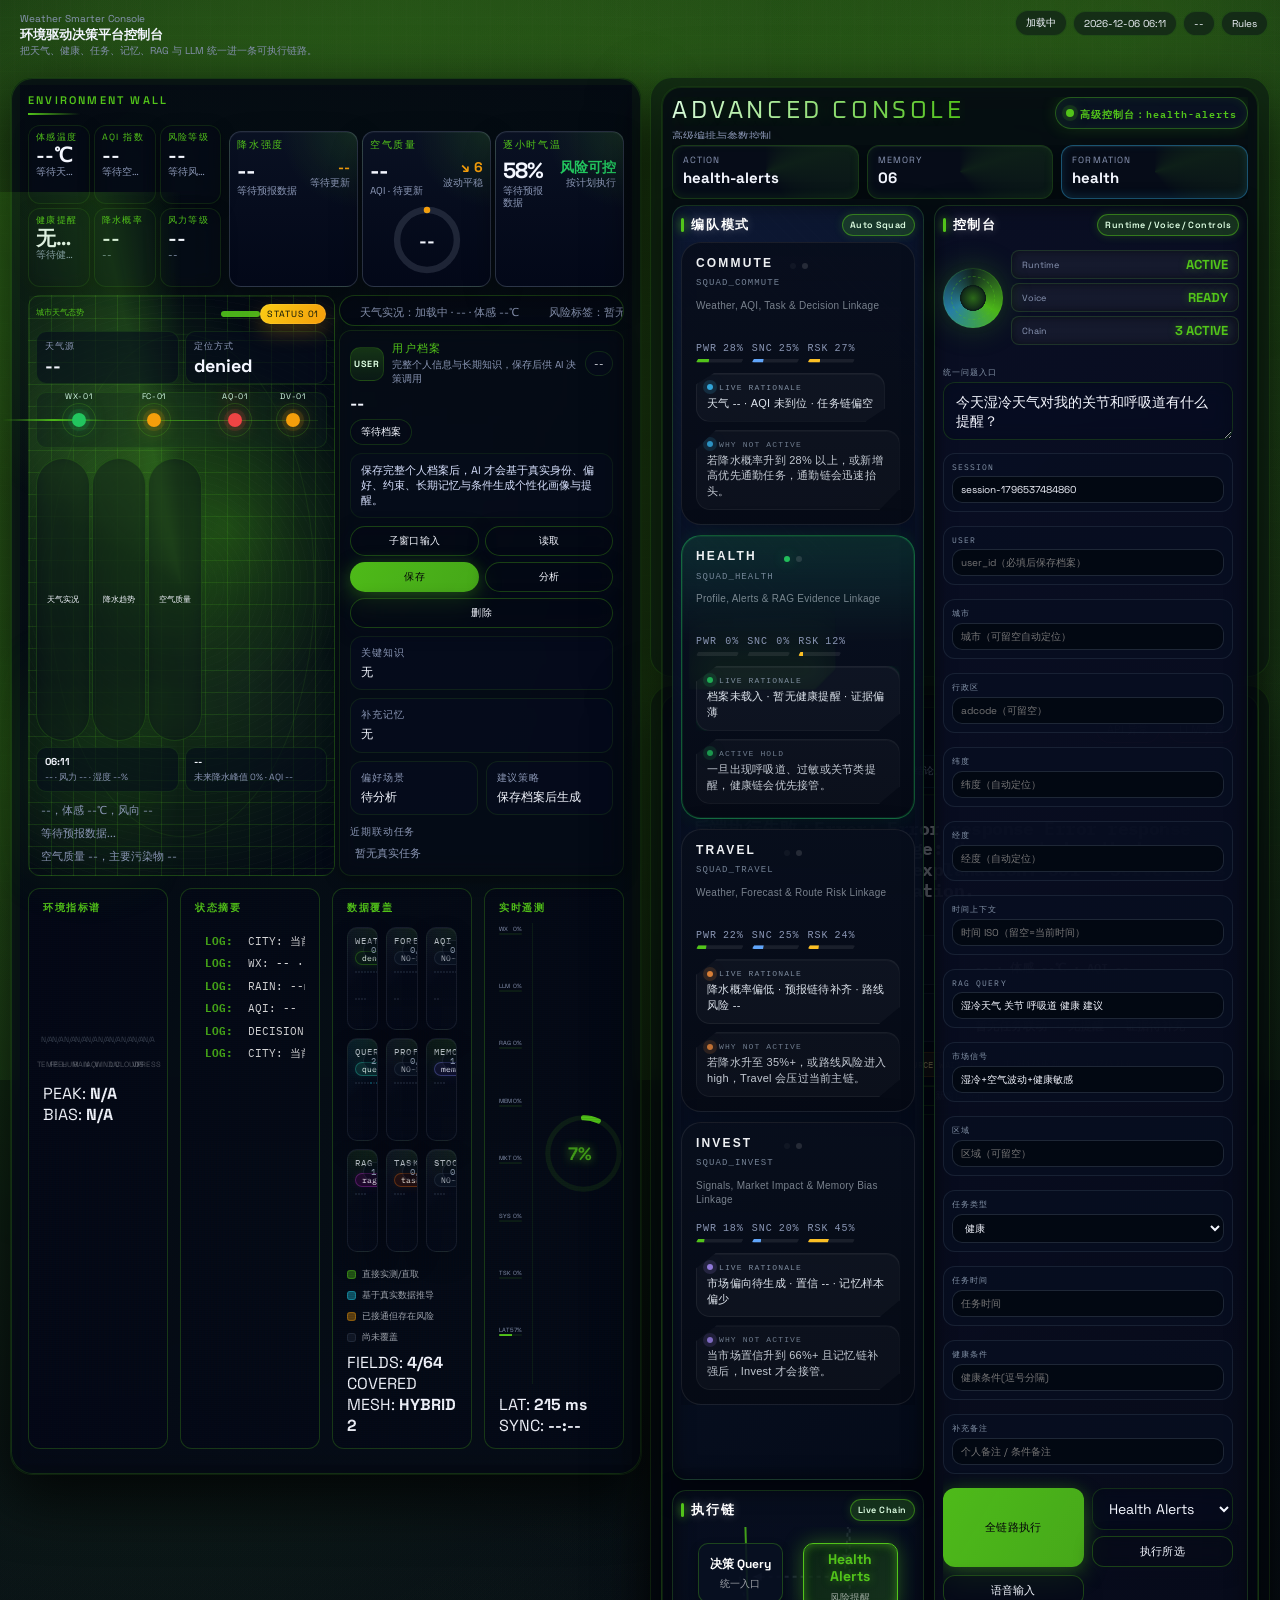
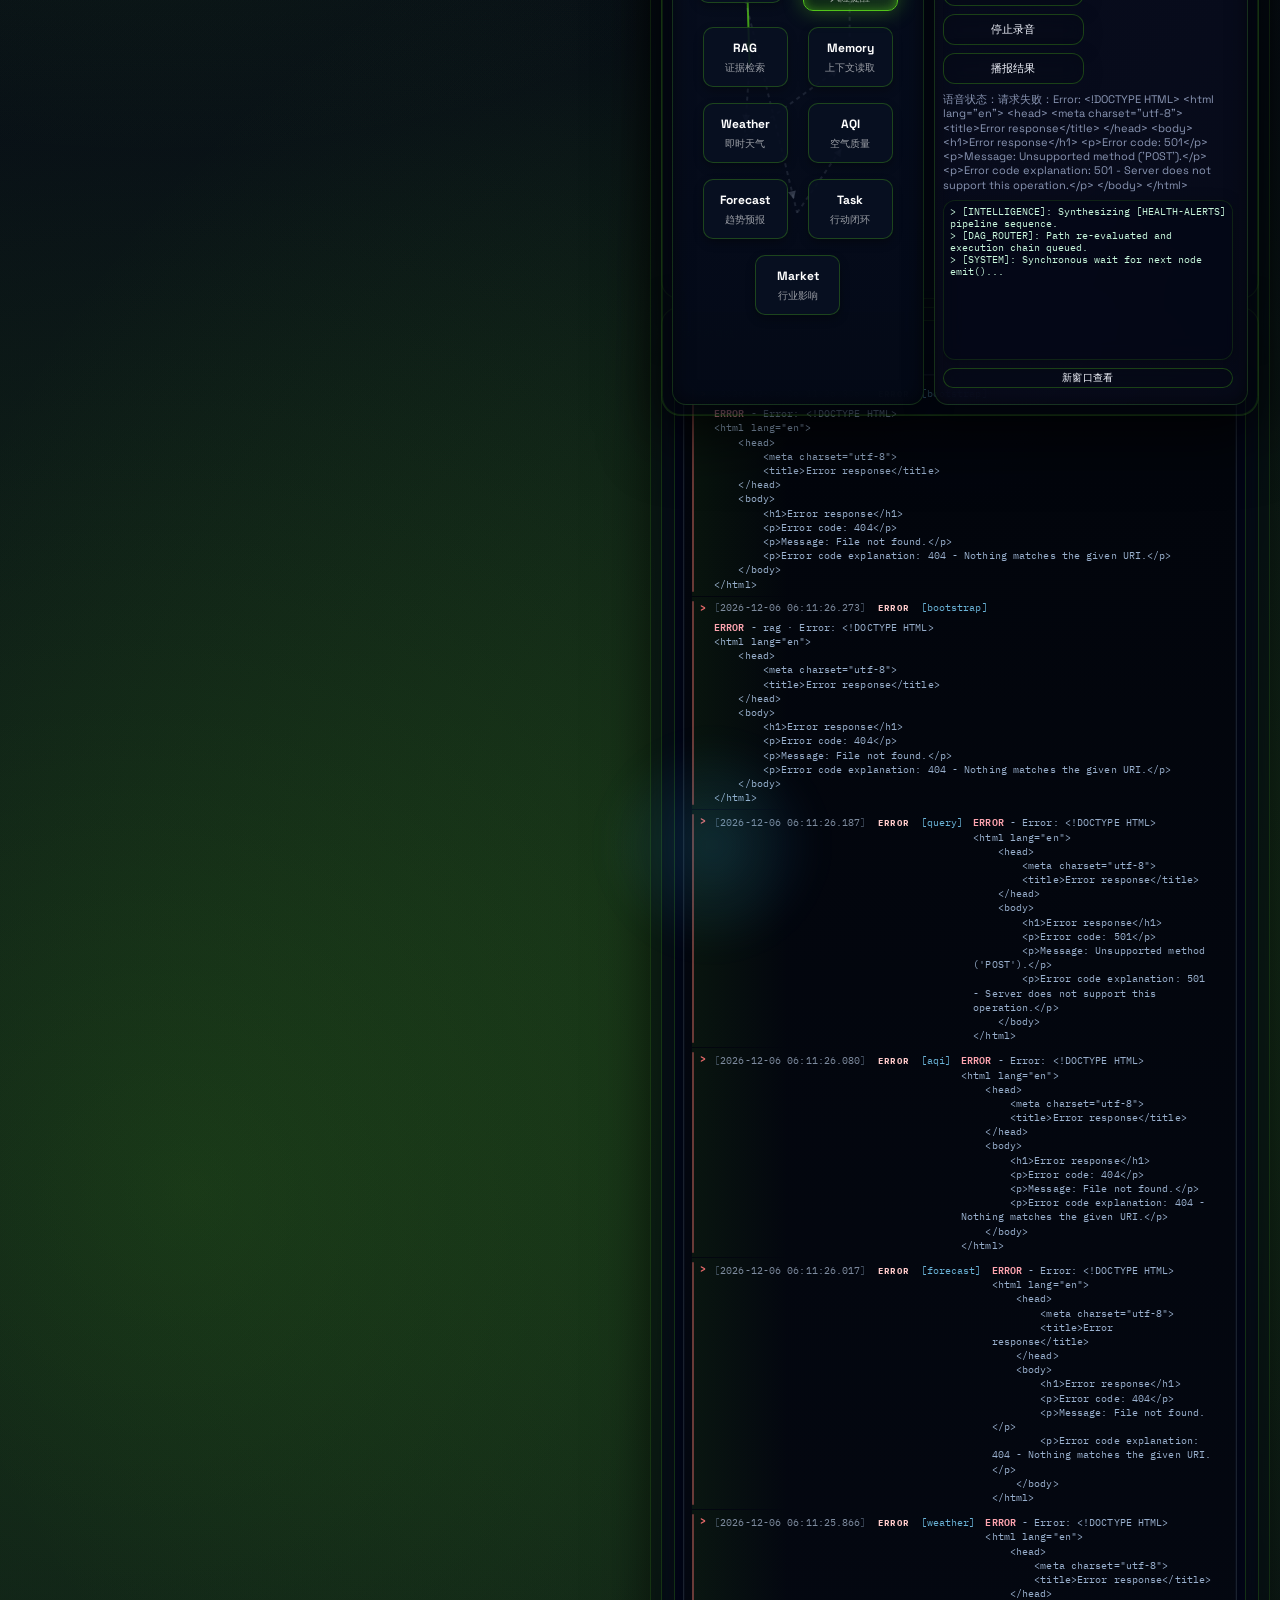
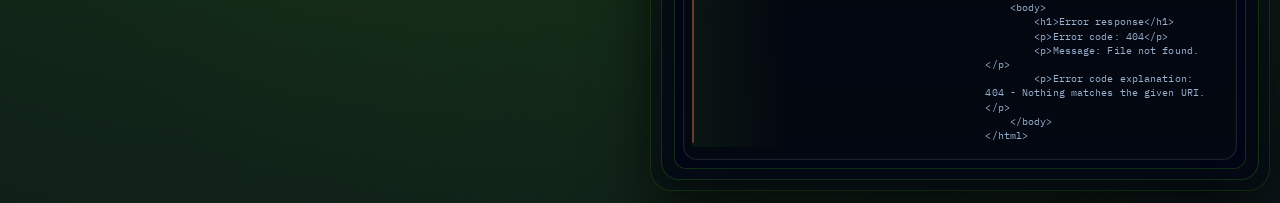
==== commit 32d5be00: "feat:add-agent-workflow-backend-integrations" ====
--- a/frontend/index.html
+++ b/frontend/index.html
@@ -1,3576 +1,14013 @@
 <!doctype html>
 <html lang="zh-CN">
-  <head>
-    <meta charset="utf-8" />
-    <meta name="viewport" content="width=device-width, initial-scale=1" />
-    <title>Weather Smarter 控制台</title>
-    <style>
-      @import url("https://fonts.googleapis.com/css2?family=Oxanium:wght@400;600;700&family=Space+Grotesk:wght@400;500;600&family=IBM+Plex+Mono:wght@400;500&family=Bebas+Neue&display=swap");
-      :root {
-        color-scheme: dark;
-        --bg: #05060d;
-        --panel: rgba(7, 12, 28, 0.88);
-        --panel-2: rgba(12, 18, 38, 0.85);
-        --ink: #f4f7ff;
-        --ink-soft: #d9e2ff;
-        --muted: #8a96b4;
-        --card: rgba(6, 10, 22, 0.7);
-        --card-2: rgba(10, 16, 36, 0.75);
-        --accent: #52c41a;
-        --accent-2: #52c41a;
-        --accent-3: #52c41a;
-        --accent-4: #52c41a;
-        --danger: #ff4d4f;
-        --stroke: rgba(82, 196, 26, 0.35);
-        --shadow: 0 35px 90px rgba(0, 0, 0, 0.72);
-        --radius: 16px;
-        --mono: "IBM Plex Mono", "Courier New", monospace;
-        --glow: 0 0 24px rgba(82, 196, 26, 0.45), 0 0 60px rgba(82, 196, 26, 0.26);
-        --transition: all 0.3s cubic-bezier(0.15, 0.9, 0.4, 0.9);
-      }
-
-      * {
-        box-sizing: border-box;
-        -webkit-font-smoothing: antialiased;
-        -moz-osx-font-smoothing: grayscale;
-      }
-
-      html {
-        scroll-behavior: auto;
-      }
-
+
+<head>
+  <meta charset="utf-8" />
+  <meta name="viewport" content="width=device-width, initial-scale=1" />
+  <title>Weather Smarter 控制台</title>
+  <style>
+    @import url("https://fonts.googleapis.com/css2?family=Oxanium:wght@400;600;700&family=Space+Grotesk:wght@400;500;600&family=IBM+Plex+Mono:wght@400;500&family=Bebas+Neue&display=swap");
+
+    :root {
+      color-scheme: dark;
+      --bg: #05060d;
+      --panel: rgba(7, 12, 28, 0.88);
+      --panel-2: rgba(12, 18, 38, 0.85);
+      --ink: #f4f7ff;
+      --ink-soft: #d9e2ff;
+      --muted: #8a96b4;
+      --card: rgba(6, 10, 22, 0.7);
+      --card-2: rgba(10, 16, 36, 0.75);
+      --accent: #52c41a;
+      --accent-2: #52c41a;
+      --accent-3: #52c41a;
+      --accent-4: #52c41a;
+      --danger: #ff4d4f;
+      --stroke: rgba(82, 196, 26, 0.35);
+      --shadow: 0 35px 90px rgba(0, 0, 0, 0.72);
+      --radius: 16px;
+      --mono: "IBM Plex Mono", "Courier New", monospace;
+      --glow: 0 0 24px rgba(82, 196, 26, 0.45), 0 0 60px rgba(82, 196, 26, 0.26);
+      --transition: all 0.3s cubic-bezier(0.15, 0.9, 0.4, 0.9);
+    }
+
+    * {
+      box-sizing: border-box;
+      -webkit-font-smoothing: antialiased;
+      -moz-osx-font-smoothing: grayscale;
+    }
+
+    html {
+      scroll-behavior: auto;
+    }
+
+    html,
+    body {
+      width: 100%;
+      overflow-x: hidden;
+    }
+
+    body {
+      margin: 0;
+      font-family: "Space Grotesk", "Noto Sans SC", sans-serif;
+      color: var(--ink);
+      background:
+        radial-gradient(circle at 12% 18%, rgba(82, 196, 26, 0.32), transparent 38%),
+        radial-gradient(circle at 86% 12%, rgba(82, 196, 26, 0.18), transparent 40%),
+        radial-gradient(circle at 15% 82%, rgba(82, 196, 26, 0.22), transparent 45%),
+        radial-gradient(circle at 80% 75%, rgba(82, 196, 26, 0.18), transparent 42%),
+        linear-gradient(180deg, #03050d 0%, #050816 35%, #070b18 100%);
+      min-height: 100vh;
+    }
+
+    body::before,
+    body::after {
+      content: "";
+      position: fixed;
+      pointer-events: none;
+      z-index: -1;
+      inset: auto;
+      width: 60vmax;
+      height: 60vmax;
+      border-radius: 50%;
+      opacity: 0.18;
+      filter: blur(0px);
+    }
+
+    body::before {
+      top: -28vmax;
+      right: -18vmax;
+      background: radial-gradient(circle, rgba(82, 196, 26, 0.45), transparent 70%);
+    }
+
+    body::after {
+      bottom: -32vmax;
+      left: -18vmax;
+      background: radial-gradient(circle, rgba(82, 196, 26, 0.28), transparent 70%);
+    }
+
+    .fx-layer {
+      position: fixed;
+      inset: 0;
+      pointer-events: none;
+      z-index: 0;
+      opacity: 0.55;
+      mix-blend-mode: screen;
+    }
+
+    .fx-layer::before,
+    .fx-layer::after {
+      content: "";
+      position: absolute;
+      inset: -20%;
+      background:
+        linear-gradient(120deg,
+          transparent 0%,
+          rgba(82, 196, 26, 0.18) 30%,
+          rgba(82, 196, 26, 0.14) 50%,
+          rgba(82, 196, 26, 0.12) 65%,
+          transparent 78%),
+        radial-gradient(circle at 26% 30%, rgba(82, 196, 26, 0.22), transparent 55%),
+        radial-gradient(circle at 70% 68%, rgba(82, 196, 26, 0.22), transparent 55%),
+        radial-gradient(circle at 78% 20%, rgba(82, 196, 26, 0.18), transparent 48%);
+      animation: drift 18s linear infinite;
+    }
+
+    .fx-layer::after {
+      animation-duration: 26s;
+      opacity: 0.68;
+    }
+
+    @keyframes drift {
+      0% {
+        transform: translate3d(-5%, -5%, 0) rotate(0deg);
+      }
+
+      50% {
+        transform: translate3d(3%, 4%, 0) rotate(3deg);
+      }
+
+      100% {
+        transform: translate3d(-5%, -5%, 0) rotate(0deg);
+      }
+    }
+
+    .frame {
+      width: 100%;
+      max-width: none;
+      margin: 0;
+      padding: 0;
+    }
+
+    .screen {
+      min-height: 100vh;
+      display: block;
+      position: relative;
+      width: 100%;
+      max-width: 100%;
+      overflow-x: hidden;
+    }
+
+    .screen::after {
+      content: "";
+      position: fixed;
+      inset: 0;
+      pointer-events: none;
+      z-index: 1;
+      opacity: 0.25;
+      background:
+        repeating-linear-gradient(90deg,
+          rgba(255, 255, 255, 0.02) 0,
+          rgba(255, 255, 255, 0.02) 1px,
+          transparent 1px,
+          transparent 14px),
+        repeating-linear-gradient(0deg,
+          rgba(82, 196, 26, 0.05) 0,
+          rgba(82, 196, 26, 0.05) 1px,
+          transparent 1px,
+          transparent 18px);
+      mix-blend-mode: screen;
+    }
+
+    @media (max-width: 1280px) {
+      .content {
+        padding: 12px 12px 24px;
+      }
+
+      .wall-hero {
+        grid-template-columns: 1fr;
+      }
+
+      .wall-bottom {
+        grid-template-columns: 1fr;
+      }
+    }
+
+    @media (max-width: 980px) {
+      .content {
+        padding: 10px 10px 20px;
+      }
+    }
+
+    @media (max-width: 720px) {
+      .hero {
+        padding: 16px;
+      }
+
+      .step-head {
+        flex-direction: column;
+        align-items: flex-start;
+      }
+
+      .step-grid {
+        grid-template-columns: 1fr;
+      }
+
+      .wall {
+        padding: 18px;
+      }
+
+      .wall-hero-value {
+        font-size: 30px;
+      }
+
+      .wall-grid {
+        grid-template-columns: repeat(auto-fit, minmax(140px, 1fr));
+      }
+    }
+
+    @media (max-width: 520px) {
+      .hero-title {
+        font-size: 24px;
+      }
+
+      .wall-hero-value {
+        font-size: 26px;
+      }
+
+      .output {
+        font-size: 11px;
+      }
+    }
+
+    .content {
+      padding: 8px 10px 16px;
+      position: relative;
+      z-index: 2;
+      min-width: 0;
+      width: 100%;
+      max-width: 100%;
+      box-sizing: border-box;
+      margin: 0;
+    }
+
+    .screen-meta {
+      position: fixed;
+      top: 10px;
+      right: 12px;
+      z-index: 5;
+      display: flex;
+      gap: 6px;
+      align-items: center;
+    }
+
+    .hero {
+      margin-bottom: 10px;
+    }
+
+    .hero {
+      display: grid;
+      grid-template-columns: repeat(auto-fit, minmax(240px, 1fr));
+      gap: 14px;
+      align-items: center;
+      margin-bottom: 8px;
+      padding: 14px 16px;
+      border-radius: 24px;
+      background: rgba(6, 10, 22, 0.45);
+      backdrop-filter: blur(12px) saturate(120%);
+      border: 1px solid rgba(82, 196, 26, 0.25);
+      box-shadow: var(--shadow);
+      transition: var(--transition);
+      animation: rise 0.6s ease both;
+    }
+
+    .hero:hover {
+      background: rgba(6, 10, 22, 0.55);
+      border-color: rgba(82, 196, 26, 0.35);
+      box-shadow: 0 35px 120px rgba(82, 196, 26, 0.15), 0 0 40px rgba(82, 196, 26, 0.1);
+    }
+
+    .hero-title {
+      font-size: clamp(20px, 2.5vw, 32px);
+      margin: 0;
+      letter-spacing: -0.02em;
+      font-family: "Oxanium", "Space Grotesk", sans-serif;
+      text-transform: uppercase;
+    }
+
+    .hero-sub {
+      margin: 4px 0 0;
+      color: var(--muted);
+      font-size: 12px;
+    }
+
+    .hero-badge {
+      display: inline-flex;
+      align-items: center;
+      gap: 8px;
+      padding: 8px 14px;
+      border-radius: 999px;
+      background: rgba(6, 10, 22, 0.8);
+      border: 1px solid rgba(82, 196, 26, 0.4);
+      font-size: 12px;
+      text-transform: uppercase;
+      letter-spacing: 0.12em;
+      box-shadow: var(--glow);
+    }
+
+    .nav {
+      display: none;
+    }
+
+    .grid {
+      display: grid;
+      grid-template-columns: repeat(12, 1fr);
+      gap: 12px;
+    }
+
+    .storyline {
+      display: block;
+      background: rgba(4, 8, 20, 0.5);
+      backdrop-filter: blur(12px) saturate(110%);
+      border: 1px solid rgba(82, 196, 26, 0.2);
+      border-radius: 22px;
+      overflow: hidden;
+      box-shadow: 0 20px 60px rgba(0, 0, 0, 0.5);
+      transition: var(--transition);
+    }
+
+    .storyline:hover {
+      border-color: rgba(82, 196, 26, 0.3);
+      box-shadow: 0 20px 80px rgba(82, 196, 26, 0.1), 0 0 40px rgba(82, 196, 26, 0.08);
+    }
+
+    .story-step {
+      padding: 12px 10px 12px;
+      border-top: none;
+      display: none;
+    }
+
+    .story-step.is-active {
+      display: block;
+    }
+
+    .step-head {
+      display: flex;
+      align-items: flex-end;
+      justify-content: space-between;
+      gap: 8px;
+      margin-bottom: 8px;
+    }
+
+    .step-title {
+      font-family: "Oxanium", "Space Grotesk", sans-serif;
+      text-transform: uppercase;
+      letter-spacing: 0.18em;
+      font-size: 13px;
+      color: var(--accent);
+    }
+
+    .step-sub {
+      margin-top: 3px;
+      font-size: 11px;
+      color: var(--muted);
+    }
+
+    .step-grid {
+      display: grid;
+      grid-template-columns: repeat(auto-fit, minmax(280px, 1fr));
+      gap: 10px;
+      align-items: start;
+    }
+
+    .step-panel {
+      padding: 2px 0;
+      scroll-margin-top: 10px;
+    }
+
+    .card {
+      --accent-card: var(--accent);
+      --accent-card-2: var(--accent-2);
+      background: rgba(6, 10, 22, 0.5);
+      backdrop-filter: blur(10px) saturate(110%);
+      border: 1px solid rgba(82, 196, 26, 0.2);
+      border-radius: var(--radius);
+      box-shadow: 0 12px 40px rgba(0, 0, 0, 0.4);
+      padding: 10px;
+      position: relative;
+      overflow: hidden;
+      animation: rise 0.6s ease both;
+      transition: var(--transition);
+    }
+
+    .card::before {
+      content: "";
+      position: absolute;
+      inset: 0;
+      border-radius: inherit;
+      background: radial-gradient(circle at 20% 10%, rgba(255, 255, 255, 0.08), transparent 45%);
+      opacity: 0;
+      transition: opacity 0.3s ease;
+      pointer-events: none;
+    }
+
+    .card::after {
+      content: "";
+      position: absolute;
+      inset: auto -40% -40% auto;
+      width: 180px;
+      height: 180px;
+      background: radial-gradient(circle, var(--accent-card), transparent 70%);
+      opacity: 0.3;
+      transition: opacity 0.3s ease;
+    }
+
+    .card:hover {
+      background: rgba(6, 10, 22, 0.65);
+      border-color: rgba(82, 196, 26, 0.35);
+      transform: translateY(-2px);
+      box-shadow: 0 20px 60px rgba(82, 196, 26, 0.15), 0 0 30px rgba(82, 196, 26, 0.08);
+    }
+
+    .card:hover::before {
+      opacity: 1;
+    }
+
+    .card:hover::after {
+      opacity: 0.5;
+    }
+
+    .card[data-tone="decision"] {
+      --accent-card: #52c41a;
+      --accent-card-2: #00e5ff;
+    }
+
+    .card[data-tone="health"] {
+      --accent-card: #52c41a;
+      --accent-card-2: #00e5ff;
+    }
+
+    .card[data-tone="weather"] {
+      --accent-card: #52c41a;
+      --accent-card-2: #00e5ff;
+    }
+
+    .card[data-tone="memory"] {
+      --accent-card: #52c41a;
+      --accent-card-2: #00e5ff;
+    }
+
+    .card[data-tone="forecast"] {
+      --accent-card: #52c41a;
+      --accent-card-2: #00e5ff;
+    }
+
+    .card[data-tone="tasks"] {
+      --accent-card: #52c41a;
+      --accent-card-2: #00e5ff;
+    }
+
+    .card[data-tone="stocks"] {
+      --accent-card: #52c41a;
+      --accent-card-2: #00e5ff;
+    }
+
+    .card[data-tone="rag"] {
+      --accent-card: #52c41a;
+      --accent-card-2: #00e5ff;
+    }
+
+    .card[data-tone="scenes"] {
+      --accent-card: #52c41a;
+      --accent-card-2: #00e5ff;
+    }
+
+    .card h2 {
+      margin: 0 0 4px;
+      font-size: 15px;
+      font-weight: 600;
+      letter-spacing: -0.01em;
+      line-height: 1.3;
+    }
+
+    .span-7 {
+      grid-column: span 7;
+    }
+
+    .span-5 {
+      grid-column: span 5;
+    }
+
+    .span-12 {
+      grid-column: span 12;
+    }
+
+    .section-tag {
+      font-size: 11px;
+      letter-spacing: 0.2em;
+      text-transform: uppercase;
+      color: var(--accent-2);
+      margin-bottom: 6px;
+      display: block;
+      font-weight: 600;
+    }
+
+    .section-tag::after {
+      content: "";
+      display: block;
+      width: 52px;
+      height: 2px;
+      margin-top: 6px;
+      background: linear-gradient(90deg, var(--accent-2), transparent);
+    }
+
+    label {
+      display: block;
+      font-size: 12px;
+      color: var(--muted);
+      margin-bottom: 6px;
+    }
+
+    input,
+    textarea,
+    select {
+      width: 100%;
+      border-radius: 12px;
+      border: 1px solid rgba(82, 196, 26, 0.2);
+      padding: 10px 12px;
+      font-size: 14px;
+      font-family: inherit;
+      background: rgba(2, 6, 23, 0.35);
+      backdrop-filter: blur(8px) saturate(105%);
+      color: var(--ink);
+      transition: var(--transition);
+    }
+
+    input:hover,
+    textarea:hover,
+    select:hover {
+      border-color: rgba(82, 196, 26, 0.35);
+      background: rgba(2, 6, 23, 0.45);
+    }
+
+    input:focus,
+    textarea:focus,
+    select:focus {
+      outline: none;
+      border-color: rgba(82, 196, 26, 0.5);
+      background: rgba(2, 6, 23, 0.55);
+      box-shadow: 0 0 0 3px rgba(82, 196, 26, 0.1);
+    }
+
+    textarea {
+      min-height: 78px;
+      resize: vertical;
+    }
+
+    .row {
+      display: grid;
+      grid-template-columns: repeat(auto-fit, minmax(160px, 1fr));
+      gap: 8px;
+      margin-bottom: 6px;
+    }
+
+    .actions {
+      display: flex;
+      gap: 8px;
+      flex-wrap: wrap;
+    }
+
+    button {
+      border: none;
+      background: linear-gradient(120deg, rgba(82, 196, 26, 0.95), rgba(82, 196, 26, 0.85));
+      color: #04030a;
+      padding: 10px 16px;
+      border-radius: 999px;
+      cursor: pointer;
+      font-size: 13px;
+      letter-spacing: 0.02em;
+      transition: all 0.25s cubic-bezier(0.15, 0.9, 0.4, 0.9);
+      box-shadow: 0 8px 24px rgba(82, 196, 26, 0.3), 0 0 16px rgba(82, 196, 26, 0.15);
+      position: relative;
+      overflow: hidden;
+    }
+
+    button::before {
+      content: "";
+      position: absolute;
+      inset: 0;
+      background: linear-gradient(120deg, transparent, rgba(255, 255, 255, 0.15), transparent);
+      opacity: 0;
+      transition: opacity 0.3s ease;
+    }
+
+    button.secondary {
+      background: rgba(4, 8, 20, 0.5);
+      backdrop-filter: blur(8px);
+      color: var(--ink);
+      border: 1px solid rgba(82, 196, 26, 0.3);
+      box-shadow: 0 4px 16px rgba(7, 12, 28, 0.5);
+    }
+
+    button:disabled {
+      opacity: 0.5;
+      cursor: not-allowed;
+      transform: none;
+    }
+
+    button:hover:not(:disabled) {
+      transform: translateY(-2px);
+      box-shadow: 0 12px 36px rgba(82, 196, 26, 0.35), 0 0 24px rgba(82, 196, 26, 0.2);
+    }
+
+    button:hover:not(:disabled)::before {
+      opacity: 1;
+    }
+
+    button:active:not(:disabled) {
+      transform: translateY(0);
+      box-shadow: 0 4px 12px rgba(82, 196, 26, 0.25);
+    }
+
+    .pill-group {
+      display: flex;
+      flex-wrap: wrap;
+      gap: 6px;
+    }
+
+    .pill {
+      border: 1px dashed rgba(82, 196, 26, 0.2);
+      padding: 5px 10px;
+      border-radius: 999px;
+      font-size: 11px;
+      background: rgba(2, 6, 23, 0.35);
+      backdrop-filter: blur(6px);
+      cursor: pointer;
+      transition: var(--transition);
+    }
+
+    .pill:hover {
+      border-color: rgba(82, 196, 26, 0.3);
+      background: rgba(2, 6, 23, 0.5);
+    }
+
+    .pill.active {
+      background: linear-gradient(120deg, rgba(82, 196, 26, 0.95), rgba(82, 196, 26, 0.85));
+      border-color: transparent;
+      color: #04030a;
+      box-shadow: 0 4px 12px rgba(82, 196, 26, 0.3);
+    }
+
+    .pill input {
+      display: none;
+    }
+
+    .output {
+      background: rgba(2, 6, 20, 0.6);
+      backdrop-filter: blur(8px);
+      color: #c8f7dc;
+      border-radius: 12px;
+      padding: 8px 10px;
+      font-family: var(--mono);
+      font-size: 10px;
+      max-height: 140px;
+      overflow: auto;
+      box-shadow: inset 0 0 0 1px rgba(82, 196, 26, 0.15), 0 4px 16px rgba(0, 0, 0, 0.3);
+      transition: var(--transition);
+    }
+
+    .output:hover {
+      box-shadow: inset 0 0 0 1px rgba(82, 196, 26, 0.25), 0 4px 24px rgba(82, 196, 26, 0.08);
+    }
+
+    .stat-grid {
+      display: grid;
+      grid-template-columns: repeat(auto-fit, minmax(140px, 1fr));
+      gap: 6px;
+      margin-top: 2px;
+    }
+
+    .stat {
+      background: rgba(8, 14, 32, 0.5);
+      backdrop-filter: blur(6px);
+      border-radius: 10px;
+      padding: 6px 8px;
+      font-size: 10px;
+      border: 1px solid rgba(82, 196, 26, 0.15);
+      transition: var(--transition);
+    }
+
+    .stat:hover {
+      background: rgba(8, 14, 32, 0.7);
+      border-color: rgba(82, 196, 26, 0.25);
+    }
+
+    .stat strong {
+      display: block;
+      font-size: 12px;
+      margin-top: 2px;
+      font-weight: 600;
+    }
+
+    .table {
+      width: 100%;
+      border-collapse: collapse;
+      font-size: 12px;
+    }
+
+    .table th,
+    .table td {
+      padding: 6px;
+      border-bottom: 1px dashed rgba(82, 196, 26, 0.2);
+      text-align: left;
+    }
+
+    .tag {
+      display: inline-flex;
+      align-items: center;
+      gap: 4px;
+      padding: 5px 10px;
+      border-radius: 999px;
+      background: rgba(6, 10, 24, 0.5);
+      backdrop-filter: blur(6px);
+      border: 1px solid rgba(82, 196, 26, 0.2);
+      font-size: 10px;
+      transition: var(--transition);
+    }
+
+    .tag:hover {
+      background: rgba(6, 10, 24, 0.7);
+      border-color: rgba(82, 196, 26, 0.3);
+    }
+
+    .notice {
+      font-size: 11px;
+      color: var(--muted);
+      margin-top: 4px;
+    }
+
+    .risk-high {
+      color: var(--danger);
+      text-shadow: 0 0 12px rgba(255, 77, 79, 0.6);
+    }
+
+    .scene-grid {
+      display: grid;
+      grid-template-columns: repeat(auto-fit, minmax(120px, 1fr));
+      gap: 6px;
+    }
+
+    .scene {
+      padding: 8px 10px;
+      border-radius: 14px;
+      background: rgba(6, 10, 24, 0.5);
+      backdrop-filter: blur(8px);
+      border: 1px solid rgba(82, 196, 26, 0.15);
+      font-size: 11px;
+      transition: var(--transition);
+      cursor: pointer;
+    }
+
+    .scene:hover {
+      background: rgba(6, 10, 24, 0.7);
+      border-color: rgba(82, 196, 26, 0.25);
+      transform: translateY(-1px);
+    }
+
+    .divider {
+      height: 1px;
+      background: linear-gradient(90deg, transparent, rgba(82, 196, 26, 0.5), transparent);
+      margin: 8px 0;
+      transition: var(--transition);
+    }
+
+    .divider:hover {
+      background: linear-gradient(90deg, transparent, rgba(82, 196, 26, 0.8), transparent);
+    }
+
+    .health-summary {
+      display: grid;
+      grid-template-columns: repeat(auto-fit, minmax(160px, 1fr));
+      gap: 6px;
+    }
+
+    .health-card {
+      background: rgba(6, 10, 24, 0.5);
+      backdrop-filter: blur(8px);
+      border-radius: 12px;
+      padding: 8px;
+      border: 1px solid rgba(82, 196, 26, 0.15);
+      transition: var(--transition);
+    }
+
+    .health-card:hover {
+      background: rgba(6, 10, 24, 0.7);
+      border-color: rgba(82, 196, 26, 0.25);
+      transform: translateY(-2px);
+      box-shadow: 0 8px 20px rgba(82, 196, 26, 0.1);
+    }
+
+    .health-card h4 {
+      margin: 0 0 4px;
+      font-size: 11px;
+      font-weight: 600;
+    }
+
+    .health-card p {
+      margin: 0;
+      font-size: 10px;
+      color: var(--muted);
+      line-height: 1.3;
+    }
+
+    .float-panel {
+      display: grid;
+      gap: 10px;
+    }
+
+    .banner {
+      background: linear-gradient(120deg, rgba(82, 196, 26, 0.9), rgba(82, 196, 26, 0.8));
+      color: #04030a;
+      border-radius: 14px;
+      padding: 12px 14px;
+      font-size: 12px;
+      display: flex;
+      justify-content: space-between;
+      align-items: center;
+      box-shadow: 0 12px 40px rgba(82, 196, 26, 0.25), 0 0 20px rgba(82, 196, 26, 0.1);
+      transition: var(--transition);
+      position: relative;
+      overflow: hidden;
+    }
+
+    .banner::before {
+      content: "";
+      position: absolute;
+      inset: 0;
+      background: linear-gradient(120deg, transparent, rgba(255, 255, 255, 0.1), transparent);
+      opacity: 0;
+      transition: opacity 0.3s ease;
+    }
+
+    .banner:hover::before {
+      opacity: 1;
+    }
+
+    .banner span {
+      opacity: 0.9;
+      font-weight: 500;
+    }
+
+    .toggle-row {
+      display: flex;
+      gap: 6px;
+      flex-wrap: wrap;
+    }
+
+    .toggle {
+      display: flex;
+      align-items: center;
+      gap: 6px;
+      font-size: 11px;
+      padding: 6px 10px;
+      border-radius: 999px;
+      border: 1px solid rgba(82, 196, 26, 0.25);
+      background: rgba(4, 8, 20, 0.5);
+      backdrop-filter: blur(6px);
+      transition: var(--transition);
+    }
+
+    .toggle:hover {
+      border-color: rgba(82, 196, 26, 0.35);
+      background: rgba(4, 8, 20, 0.65);
+    }
+
+    .toggle input {
+      margin: 0;
+    }
+
+    .wall-ticker {
+      margin-top: 10px;
+      background: rgba(6, 10, 24, 0.65);
+      border: 1px solid rgba(82, 196, 26, 0.3);
+      border-radius: 999px;
+      overflow: hidden;
+      padding: 4px 0;
+    }
+
+    .ticker-track {
+      display: inline-flex;
+      align-items: center;
+      gap: 30px;
+      white-space: nowrap;
+      min-width: max-content;
+      animation: ticker 16s linear infinite;
+      padding: 0 20px;
+      font-size: 11px;
+      color: var(--muted);
+    }
+
+    .ticker-track span {
+      display: inline-flex;
+      gap: 10px;
+      align-items: center;
+    }
+
+    @keyframes ticker {
+      from {
+        transform: translateX(0);
+      }
+
+      to {
+        transform: translateX(-50%);
+      }
+    }
+
+    .wall {
+      display: grid;
+      grid-template-columns: repeat(3, 1fr);
+      grid-template-rows: auto auto auto auto;
+      padding: 8px;
+      gap: 4px;
+      background:
+        linear-gradient(160deg, rgba(4, 8, 20, 0.8), rgba(6, 12, 24, 0.75)),
+        radial-gradient(circle at 18% 20%, rgba(82, 196, 26, 0.12), transparent 48%),
+        radial-gradient(circle at 82% 18%, rgba(82, 196, 26, 0.08), transparent 50%),
+        radial-gradient(circle at 70% 75%, rgba(82, 196, 26, 0.1), transparent 48%);
+      overflow: hidden;
+      backdrop-filter: blur(4px);
+      transition: var(--transition);
+    }
+
+    .wall:hover {
+      background:
+        linear-gradient(160deg, rgba(4, 8, 20, 0.85), rgba(6, 12, 24, 0.8)),
+        radial-gradient(circle at 18% 20%, rgba(82, 196, 26, 0.15), transparent 48%),
+        radial-gradient(circle at 82% 18%, rgba(82, 196, 26, 0.1), transparent 50%),
+        radial-gradient(circle at 70% 75%, rgba(82, 196, 26, 0.12), transparent 48%);
+    }
+
+    .section-tag {
+      grid-column: 1 / -1;
+      grid-row: 1;
+    }
+
+    .wall-grid {
+      grid-column: 1;
+      grid-row: 2;
+    }
+
+    .wall-bottom {
+      grid-column: 1 / -1;
+      grid-row: 3;
+    }
+
+    .wall-charts {
+      grid-column: 2 / -1;
+      grid-row: 2;
+    }
+
+    .capability-grid {
+      grid-column: 1 / -1;
+      grid-row: 4;
+    }
+
+    .wall-hero {
+      display: grid;
+      grid-template-columns: minmax(260px, 2fr) minmax(220px, 1fr);
+      gap: 8px;
+      align-items: center;
+      margin-top: 6px;
+    }
+
+    .wall-hero-card {
+      background: rgba(6, 10, 24, 0.5);
+      backdrop-filter: blur(8px);
+      border-radius: 16px;
+      border: 1px solid rgba(82, 196, 26, 0.15);
+      padding: 13px 14px;
+      transition: var(--transition);
+    }
+
+    .wall-hero-card:hover {
+      background: rgba(6, 10, 24, 0.7);
+      border-color: rgba(82, 196, 26, 0.25);
+      transform: translateY(-2px);
+      box-shadow: 0 8px 20px rgba(82, 196, 26, 0.1);
+    }
+
+    .wall-hero-title {
+      font-size: 12px;
+      text-transform: uppercase;
+      letter-spacing: 0.2em;
+      color: var(--accent);
+    }
+
+    .wall-hero-value {
+      font-size: 30px;
+      font-weight: 700;
+      margin: 4px 0 6px;
+      font-family: "Bebas Neue", "Oxanium", "Space Grotesk", sans-serif;
+      letter-spacing: 0.08em;
+    }
+
+    .wall-hero-sub {
+      font-size: 10px;
+      color: var(--muted);
+    }
+
+    .wall::after {
+      width: 240px;
+      height: 240px;
+    }
+
+    .wall-head {
+      display: flex;
+      flex-wrap: wrap;
+      justify-content: space-between;
+      gap: 12px;
+      align-items: center;
+    }
+
+    .wall-summary {
+      margin: 4px 0 0;
+      color: var(--muted);
+      font-size: 12px;
+    }
+
+    .wall-meta {
+      display: flex;
+      gap: 6px;
+      align-items: center;
+      flex-wrap: nowrap;
+    }
+
+    .wall-meta .tag {
+      flex-shrink: 0;
+      padding: 3px 6px;
+      font-size: 9px;
+      text-align: center;
+      white-space: nowrap;
+      height: fit-content;
+    }
+
+    .wall-grid {
+      display: grid;
+      grid-template-columns: repeat(3, 1fr);
+      gap: 4px;
+      margin-top: 0;
+    }
+
+    .wall-card {
+      background: rgba(6, 10, 24, 0.45);
+      backdrop-filter: blur(8px) saturate(110%);
+      border-radius: 12px;
+      padding: 5px 6px;
+      border: 1px solid rgba(82, 196, 26, 0.15);
+      box-shadow: 0 4px 16px rgba(0, 0, 0, 0.3);
+      transition: var(--transition);
+    }
+
+    .wall-card:hover {
+      background: rgba(6, 10, 24, 0.6);
+      border-color: rgba(82, 196, 26, 0.25);
+      box-shadow: 0 8px 24px rgba(82, 196, 26, 0.12);
+    }
+
+    .wall-title {
+      font-size: 7px;
+      text-transform: uppercase;
+      letter-spacing: 0.15em;
+      color: var(--accent);
+      white-space: nowrap;
+      overflow: hidden;
+      text-overflow: ellipsis;
+    }
+
+    .wall-value {
+      font-size: 15px;
+      margin-top: 0px;
+      font-weight: 600;
+    }
+
+    .wall-sub {
+      font-size: 9px;
+      color: var(--muted);
+    }
+
+    .wall-bottom {
+      display: grid;
+      grid-template-columns: minmax(180px, 1.42fr) minmax(188px, 1.08fr);
+      grid-template-rows: auto 1fr;
+      grid-template-areas:
+        "map ticker"
+        "map profile";
+      gap: 8px;
+      margin-top: 0;
+      height: 100%;
+    }
+
+    .wall-bottom>.wall-map {
+      grid-area: map;
+    }
+
+    .wall-bottom>.wall-ticker {
+      grid-area: ticker;
+      margin-top: 0;
+      align-self: center;
+    }
+
+    .wall-bottom>.wall-profile {
+      grid-area: profile;
+    }
+
+    .wall-profile {
+      min-height: 168px;
+    }
+
+    .wall-profile-head {
+      margin-bottom: 8px;
+    }
+
+    .wall-profile-name {
+      font-size: 16px;
+      margin-bottom: 6px;
+    }
+
+    .wall-profile-copy {
+      font-size: 11px;
+      line-height: 1.32;
+      margin-bottom: 8px;
+    }
+
+    .wall-profile-grid {
+      grid-template-columns: repeat(2, minmax(0, 1fr));
+      gap: 8px;
+    }
+
+    .wall-profile-item {
+      min-height: 46px;
+    }
+
+    .wall-map {
+      border-radius: 12px;
+      border: 1px solid rgba(82, 196, 26, 0.2);
+      padding: 8px;
+      background: rgba(4, 8, 20, 0.45);
+      backdrop-filter: blur(10px) saturate(115%);
+      background-image:
+        repeating-linear-gradient(90deg,
+          rgba(82, 196, 26, 0.15) 0,
+          rgba(82, 196, 26, 0.15) 1px,
+          transparent 1px,
+          transparent 22px),
+        repeating-linear-gradient(180deg,
+          rgba(82, 196, 26, 0.15) 0,
+          rgba(82, 196, 26, 0.15) 1px,
+          transparent 1px,
+          transparent 22px);
+      min-height: 132px;
+      display: grid;
+      grid-template-rows: auto auto auto 1fr auto;
+      gap: 6px;
+      position: relative;
+      overflow: visible;
+      transition: var(--transition);
+    }
+
+    .wall-map::before {
+      content: "";
+      position: absolute;
+      inset: 0;
+      background:
+        radial-gradient(circle at 18% 22%, rgba(255, 255, 255, 0.05), transparent 24%),
+        radial-gradient(circle at 72% 68%, rgba(255, 255, 255, 0.04), transparent 20%),
+        repeating-radial-gradient(circle at center, rgba(255, 255, 255, 0.018) 0 1px, transparent 1px 7px);
+      opacity: 0.5;
+      mix-blend-mode: screen;
+      pointer-events: none;
+    }
+
+    .wall-map:hover {
+      transform: translateY(-1px);
+      box-shadow: 0 18px 38px rgba(0, 0, 0, 0.34), 0 0 30px rgba(82, 196, 26, 0.08);
+    }
+
+    .wall-map-spotlight {
+      position: absolute;
+      inset: auto auto -18% -8%;
+      width: 54%;
+      height: 72%;
+      background: radial-gradient(circle, rgba(82, 196, 26, 0.14), transparent 70%);
+      filter: blur(12px);
+      opacity: 0.75;
+      pointer-events: none;
+      transition: transform 0.35s ease, opacity 0.35s ease;
+    }
+
+    .wall-map:hover .wall-map-spotlight {
+      transform: translate3d(8%, -6%, 0);
+      opacity: 0.95;
+    }
+
+    .wall-map-alert {
+      position: absolute;
+      top: 8px;
+      right: 8px;
+      z-index: 3;
+      padding: 4px 7px;
+      border-radius: 999px;
+      font-size: 9px;
+      letter-spacing: 0.1em;
+      text-transform: uppercase;
+      color: #06110a;
+      background: linear-gradient(120deg, #facc15, #f59e0b);
+      box-shadow: 0 0 0 1px rgba(255, 255, 255, 0.08) inset, 0 8px 20px rgba(245, 158, 11, 0.28);
+      animation: alertPulse 1.8s ease-in-out infinite;
+    }
+
+    .wall-map-scan {
+      position: absolute;
+      inset: -18%;
+      background: conic-gradient(from 0deg,
+          transparent 0deg,
+          transparent 300deg,
+          rgba(82, 196, 26, 0.12) 332deg,
+          rgba(82, 196, 26, 0.28) 348deg,
+          transparent 360deg);
+      opacity: 0.75;
+      mix-blend-mode: screen;
+      animation: wallScan 7s linear infinite;
+      pointer-events: none;
+    }
+
+    .wall-map-scan::after {
+      content: "";
+      position: absolute;
+      inset: 18%;
+      border-radius: 50%;
+      border: 1px solid rgba(82, 196, 26, 0.12);
+    }
+
+    .wall-map-head {
+      position: relative;
+      z-index: 2;
+      display: flex;
+      align-items: center;
+      justify-content: space-between;
+      gap: 8px;
+    }
+
+    .wall-map-kpis {
+      position: relative;
+      z-index: 2;
+      display: grid;
+      grid-template-columns: repeat(2, minmax(0, 1fr));
+      gap: 6px;
+    }
+
+    .wall-map-kpi {
+      padding: 8px;
+      border-radius: 10px;
+      background: rgba(6, 12, 28, 0.62);
+      border: 1px solid rgba(82, 196, 26, 0.14);
+    }
+
+    .wall-map-kpi-label {
+      font-size: 9px;
+      color: var(--muted);
+      text-transform: uppercase;
+      letter-spacing: 0.12em;
+    }
+
+    .wall-map-kpi-value {
+      margin-top: 4px;
+      font-size: 18px;
+      font-weight: 700;
+      line-height: 1;
+    }
+
+    .wall-map-flow {
+      position: relative;
+      z-index: 2;
+      min-height: 56px;
+      margin-top: 2px;
+      margin-bottom: 2px;
+      border-radius: 10px;
+      background:
+        linear-gradient(90deg, rgba(82, 196, 26, 0.04), rgba(82, 196, 26, 0.12), rgba(82, 196, 26, 0.04)),
+        rgba(6, 12, 28, 0.4);
+      border: 1px solid rgba(82, 196, 26, 0.12);
+      overflow: visible;
+    }
+
+    .wall-map-flow::before {
+      content: "";
+      position: absolute;
+      inset: 50% 8px auto 8px;
+      height: 1px;
+      background: linear-gradient(90deg, rgba(82, 196, 26, 0.15), rgba(82, 196, 26, 0.55), rgba(82, 196, 26, 0.15));
+    }
+
+    .wall-map-flow::after {
+      content: "";
+      position: absolute;
+      top: 50%;
+      left: -12%;
+      width: 36%;
+      height: 2px;
+      margin-top: -1px;
+      background: linear-gradient(90deg, transparent, rgba(82, 196, 26, 0.9), transparent);
+      filter: blur(0.4px);
+      animation: flowRun 4.2s ease-in-out infinite;
+    }
+
+    .wall-map.is-hovering .wall-map-scan {
+      opacity: 0.95;
+      animation-duration: 2.1s;
+    }
+
+    .wall-map.is-hovering .wall-map-flow::after {
+      animation-duration: 2.4s;
+      filter: blur(0.2px) drop-shadow(0 0 8px rgba(82, 196, 26, 0.72));
+    }
+
+    .wall-map-node {
+      position: absolute;
+      top: 50%;
+      width: 14px;
+      height: 14px;
+      margin-top: -7px;
+      border-radius: 50%;
+      background: #52c41a;
+      box-shadow: 0 0 0 4px rgba(82, 196, 26, 0.12), 0 0 18px rgba(82, 196, 26, 0.55);
+      animation: nodePulse 2.8s ease-in-out infinite;
+      transition: transform 0.2s ease, box-shadow 0.2s ease;
+      cursor: pointer;
+      z-index: 3;
+    }
+
+    .wall-map-node.risk-low {
+      background: #22c55e;
+      box-shadow: 0 0 0 4px rgba(34, 197, 94, 0.12), 0 0 18px rgba(34, 197, 94, 0.55);
+    }
+
+    .wall-map-node.risk-medium {
+      background: #f59e0b;
+      box-shadow: 0 0 0 4px rgba(245, 158, 11, 0.12), 0 0 18px rgba(245, 158, 11, 0.55);
+    }
+
+    .wall-map-node.risk-high {
+      background: #ef4444;
+      box-shadow: 0 0 0 4px rgba(239, 68, 68, 0.12), 0 0 18px rgba(239, 68, 68, 0.6);
+    }
+
+    .wall-map-node::after {
+      content: "";
+      position: absolute;
+      inset: -10px;
+      border-radius: 50%;
+      border: 1px solid rgba(82, 196, 26, 0.22);
+    }
+
+    .wall-map-node::before {
+      content: attr(data-zone);
+      position: absolute;
+      top: -22px;
+      left: 50%;
+      transform: translateX(-50%);
+      font-size: 8px;
+      color: #d8ffe8;
+      letter-spacing: 0.08em;
+      white-space: nowrap;
+    }
+
+    .wall-map-node:hover {
+      transform: scale(1.28);
+    }
+
+    .wall-map-node.is-active {
+      transform: scale(1.35);
+      z-index: 5;
+    }
+
+    .wall-map.is-hovering .wall-map-node.is-active {
+      animation-duration: 1.35s;
+    }
+
+    .wall-map-node-hit {
+      position: absolute;
+      inset: -18px;
+      border-radius: 50%;
+      background: transparent;
+    }
+
+    .wall-map-tooltip {
+      position: absolute;
+      left: 50%;
+      bottom: calc(100% + 12px);
+      transform: translateX(-50%) translateY(4px);
+      min-width: 118px;
+      max-width: 138px;
+      padding: 8px 9px;
+      border-radius: 10px;
+      background: rgba(4, 10, 24, 0.96);
+      border: 1px solid rgba(82, 196, 26, 0.2);
+      box-shadow: 0 12px 30px rgba(0, 0, 0, 0.28);
+      opacity: 0;
+      pointer-events: none;
+      transition: opacity 0.18s ease, transform 0.18s ease;
+      z-index: 8;
+      white-space: normal;
+    }
+
+    .wall-map-tooltip strong {
+      display: block;
+      font-size: 10px;
+      color: var(--ink);
+    }
+
+    .wall-map-tooltip span {
+      display: block;
+      margin-top: 3px;
+      font-size: 9px;
+      color: var(--muted);
+      line-height: 1.25;
+    }
+
+    .wall-map-tooltip em {
+      display: inline-flex;
+      margin-top: 5px;
+      padding: 2px 6px;
+      border-radius: 999px;
+      font-style: normal;
+      font-size: 8px;
+      color: #dfffe4;
+      background: rgba(82, 196, 26, 0.12);
+      border: 1px solid rgba(82, 196, 26, 0.18);
+    }
+
+    .wall-map-node:hover .wall-map-tooltip {
+      opacity: 1;
+      transform: translateX(-50%) translateY(0);
+    }
+
+    .wall-map-node.is-active .wall-map-tooltip {
+      opacity: 1;
+      transform: translateX(-50%) translateY(0);
+    }
+
+    .wall-map-node.n1 {
+      left: 12%;
+    }
+
+    .wall-map-node.n2 {
+      left: 38%;
+    }
+
+    .wall-map-node.n3 {
+      left: 66%;
+    }
+
+    .wall-map-node.n4 {
+      left: 86%;
+    }
+
+    .wall-map-events {
+      position: relative;
+      z-index: 1;
+      display: flex;
+      gap: 6px;
+    }
+
+    .wall-map-event {
+      flex: 1;
+      padding: 7px 8px;
+      border-radius: 10px;
+      background: rgba(6, 12, 28, 0.6);
+      border: 1px solid rgba(82, 196, 26, 0.14);
+    }
+
+    .wall-signals-monitor {
+      grid-column: 1 / -1;
+      display: grid;
+      grid-template-columns: repeat(4, 1fr);
+      gap: 12px;
+      margin-top: 4px;
+    }
+
+    .signal-card {
+      background: rgba(6, 12, 28, 0.4);
+      border: 1px solid rgba(82, 196, 26, 0.25);
+      border-radius: 12px;
+      padding: 12px 14px;
+      display: flex;
+      flex-direction: column;
+      gap: 8px;
+      position: relative;
+      overflow: hidden;
+    }
+
+    .signal-card::after {
+      content: "";
+      position: absolute;
+      inset: 0;
+      background: linear-gradient(rgba(18, 16, 16, 0) 50%, rgba(0, 0, 0, 0.25) 50%), linear-gradient(90deg, rgba(255, 0, 0, 0.03), rgba(0, 255, 0, 0.01), rgba(0, 0, 255, 0.03));
+      background-size: 100% 2px, 3px 100%;
+      pointer-events: none;
+      opacity: 0.3;
+    }
+
+    .signal-title {
+      font-size: 10px;
+      text-transform: uppercase;
+      letter-spacing: 0.15em;
+      color: var(--accent);
+      font-weight: 700;
+    }
+
+    .signal-bar-group {
+      display: flex;
+      align-items: flex-end;
+      gap: 4px;
+      height: 130px;
+      margin-bottom: 22px;
+    }
+
+    .signal-bar {
+      flex: 1;
+      background: linear-gradient(to top, var(--accent), #fff);
+      opacity: 0.8;
+      border-radius: 2px;
+      animation: signalGlow 2s ease-in-out infinite alternate;
+      min-height: 0;
+      position: relative;
+      transition: height 0.5s ease;
+    }
+
+    .signal-bar:nth-child(1) {
+      animation-delay: 0.1s;
+    }
+
+    .signal-bar:nth-child(2) {
+      animation-delay: 0.3s;
+    }
+
+    .signal-bar:nth-child(3) {
+      animation-delay: 0.5s;
+    }
+
+    .signal-bar:nth-child(4) {
+      animation-delay: 0.2s;
+    }
+
+    .signal-bar:nth-child(5) {
+      animation-delay: 0.6s;
+    }
+
+    .signal-bar:nth-child(6) {
+      animation-delay: 0.4s;
+    }
+
+    .signal-bar:nth-child(7) {
+      animation-delay: 0.8s;
+    }
+
+    .signal-bar:nth-child(8) {
+      animation-delay: 0.3s;
+    }
+
+    .signal-bar:nth-child(9) {
+      animation-delay: 0.7s;
+    }
+
+    .signal-bar:nth-child(10) {
+      animation-delay: 0.5s;
+    }
+
+    .signal-bar.signal-bar-na {
+      background: linear-gradient(to top, rgba(148, 163, 184, 0.25), rgba(148, 163, 184, 0.08));
+      opacity: 0.45;
+      animation: none;
+    }
+
+    .signal-bar-value {
+      position: absolute;
+      top: -18px;
+      left: 50%;
+      transform: translateX(-50%) scale(0.85);
+      transform-origin: bottom center;
+      font-size: 9px;
+      line-height: 1;
+      color: rgba(248, 250, 252, 0.88);
+      white-space: nowrap;
+      font-variant-numeric: tabular-nums;
+    }
+
+    .signal-bar.signal-bar-na .signal-bar-value {
+      color: rgba(148, 163, 184, 0.78);
+    }
+
+    .signal-bar-label {
+      position: absolute;
+      bottom: -18px;
+      left: 50%;
+      transform: translateX(-50%) scale(0.85);
+      transform-origin: top center;
+      font-size: 9px;
+      color: rgba(226, 232, 240, 0.72);
+      white-space: nowrap;
+    }
+
+    @keyframes signalGlow {
+      0% {
+        opacity: 0.5;
+        box-shadow: 0 0 2px rgba(82, 196, 26, 0.2);
+      }
+
+      100% {
+        opacity: 0.95;
+        box-shadow: 0 0 8px rgba(82, 196, 26, 0.6);
+      }
+    }
+
+    .thinking-stream {
+      border-radius: 10px;
+      padding: 10px;
+      font-family: var(--mono);
+      font-size: 11px;
+      color: #fff;
+      height: 140px;
+      overflow: hidden;
+      position: relative;
+    }
+
+    .thinking-stream-track {
+      display: flex;
+      flex-direction: column;
+      gap: 6px;
+      animation: scrollThinking 50s linear infinite;
+    }
+
+    @keyframes scrollThinking {
+      0% {
+        transform: translateY(0);
+      }
+
+      100% {
+        transform: translateY(-50%);
+      }
+    }
+
+    .thinking-item {
+      opacity: 0.85;
+      white-space: nowrap;
+      line-height: 1.5;
+    }
+
+    .thinking-item .prompt {
+      color: var(--accent);
+      margin-right: 8px;
+      font-weight: 700;
+    }
+
+    .matrix-groups {
+      display: grid;
+      grid-template-columns: repeat(3, minmax(0, 1fr));
+      gap: 8px;
+      margin-top: 4px;
+    }
+
+    .matrix-group {
+      position: relative;
+      overflow: hidden;
+      border: 1px solid rgba(148, 163, 184, 0.12);
+      border-radius: 10px;
+      background:
+        radial-gradient(circle at top right, rgba(82, 196, 26, 0.1), transparent 36%),
+        linear-gradient(180deg, rgba(7, 12, 28, 0.72), rgba(7, 12, 28, 0.44));
+      padding: 7px 7px 6px;
+      min-width: 0;
+      box-shadow: inset 0 1px 0 rgba(255, 255, 255, 0.03), 0 10px 24px rgba(0, 0, 0, 0.18);
+      cursor: pointer;
+      transition: transform 0.18s ease, border-color 0.18s ease, box-shadow 0.18s ease;
+    }
+
+    .matrix-group::before {
+      content: "";
+      position: absolute;
+      inset: 0;
+      background: linear-gradient(135deg, rgba(82, 196, 26, 0.08), transparent 48%);
+      opacity: 0.75;
+      pointer-events: none;
+    }
+
+    .matrix-group:hover {
+      transform: translateY(-1px);
+      border-color: rgba(226, 232, 240, 0.22);
+      box-shadow: inset 0 1px 0 rgba(255, 255, 255, 0.04), 0 16px 30px rgba(0, 0, 0, 0.24);
+    }
+
+    .matrix-group.is-active {
+      border-color: rgba(125, 211, 252, 0.38);
+      box-shadow: inset 0 0 0 1px rgba(125, 211, 252, 0.14), 0 18px 36px rgba(8, 47, 73, 0.3);
+    }
+
+    .matrix-group[data-state="derived"]::before {
+      background: linear-gradient(135deg, rgba(34, 211, 238, 0.12), transparent 48%);
+    }
+
+    .matrix-group[data-state="warning"]::before {
+      background: linear-gradient(135deg, rgba(245, 158, 11, 0.14), transparent 48%);
+    }
+
+    .matrix-group[data-state="missing"]::before {
+      background: linear-gradient(135deg, rgba(100, 116, 139, 0.12), transparent 48%);
+    }
+
+    .matrix-group[data-recent="true"]::after {
+      content: "";
+      position: absolute;
+      inset: -20% auto -20% -35%;
+      width: 42%;
+      transform: skewX(-18deg);
+      background: linear-gradient(90deg, transparent, rgba(255, 255, 255, 0.18), transparent);
+      filter: blur(2px);
+      opacity: 0.9;
+      pointer-events: none;
+      animation: matrixSweep 1.8s ease-out 1;
+    }
+
+    @keyframes matrixSweep {
+      from {
+        left: -38%;
+      }
+
+      to {
+        left: 112%;
+      }
+    }
+
+    .matrix-group-head {
+      display: flex;
+      align-items: center;
+      justify-content: space-between;
+      gap: 8px;
+      margin-bottom: 6px;
+      position: relative;
+      z-index: 1;
+    }
+
+    .matrix-group-meta {
+      display: flex;
+      flex-direction: column;
+      gap: 5px;
+      min-width: 0;
+    }
+
+    .matrix-group-title {
+      font-size: 9px;
+      text-transform: uppercase;
+      letter-spacing: 0.12em;
+      color: rgba(226, 232, 240, 0.78);
+      font-family: var(--mono);
+    }
+
+    .matrix-group-stat {
+      font-size: 9px;
+      color: rgba(148, 163, 184, 0.86);
+      font-family: var(--mono);
+      white-space: nowrap;
+      padding: 3px 7px;
+      border-radius: 999px;
+      border: 1px solid rgba(148, 163, 184, 0.12);
+      background: rgba(2, 6, 23, 0.38);
+    }
+
+    .matrix-source-tags {
+      display: flex;
+      flex-wrap: wrap;
+      gap: 4px;
+    }
+
+    .matrix-source-tag {
+      display: inline-flex;
+      align-items: center;
+      gap: 4px;
+      padding: 2px 6px;
+      border-radius: 999px;
+      border: 1px solid rgba(148, 163, 184, 0.12);
+      background: rgba(15, 23, 42, 0.52);
+      color: rgba(226, 232, 240, 0.72);
+      font-size: 8px;
+      line-height: 1;
+      font-family: var(--mono);
+      white-space: nowrap;
+    }
+
+    .matrix-source-tag.live {
+      color: rgba(240, 253, 244, 0.96);
+      border-color: rgba(82, 196, 26, 0.3);
+      background: rgba(12, 38, 20, 0.5);
+      box-shadow: 0 0 10px rgba(82, 196, 26, 0.14);
+    }
+
+    .matrix-source-tag.source-uapis,
+    .matrix-source-tag.source-openmeteo {
+      color: rgba(236, 254, 255, 0.96);
+      border-color: rgba(34, 211, 238, 0.34);
+      background: rgba(8, 47, 73, 0.48);
+      box-shadow: 0 0 10px rgba(34, 211, 238, 0.12);
+    }
+
+    .matrix-source-tag.source-browser {
+      color: rgba(255, 251, 235, 0.96);
+      border-color: rgba(251, 191, 36, 0.32);
+      background: rgba(69, 26, 3, 0.44);
+      box-shadow: 0 0 10px rgba(251, 191, 36, 0.1);
+    }
+
+    .matrix-source-tag.source-query {
+      color: rgba(240, 253, 250, 0.96);
+      border-color: rgba(45, 212, 191, 0.32);
+      background: rgba(19, 78, 74, 0.44);
+      box-shadow: 0 0 10px rgba(45, 212, 191, 0.1);
+    }
+
+    .matrix-source-tag.source-llm {
+      color: rgba(236, 253, 245, 0.96);
+      border-color: rgba(16, 185, 129, 0.34);
+      background: rgba(2, 44, 34, 0.48);
+      box-shadow: 0 0 10px rgba(16, 185, 129, 0.12);
+    }
+
+    .matrix-source-tag.source-profile {
+      color: rgba(255, 241, 242, 0.96);
+      border-color: rgba(251, 113, 133, 0.3);
+      background: rgba(76, 5, 25, 0.44);
+      box-shadow: 0 0 10px rgba(251, 113, 133, 0.1);
+    }
+
+    .matrix-source-tag.source-profile-analysis {
+      color: rgba(250, 245, 255, 0.96);
+      border-color: rgba(196, 181, 253, 0.3);
+      background: rgba(59, 7, 100, 0.42);
+      box-shadow: 0 0 10px rgba(196, 181, 253, 0.1);
+    }
+
+    .matrix-source-tag.source-memory {
+      color: rgba(238, 242, 255, 0.96);
+      border-color: rgba(129, 140, 248, 0.32);
+      background: rgba(30, 27, 75, 0.44);
+      box-shadow: 0 0 10px rgba(129, 140, 248, 0.1);
+    }
+
+    .matrix-source-tag.source-rag,
+    .matrix-source-tag.source-local-kb {
+      color: rgba(250, 245, 255, 0.96);
+      border-color: rgba(217, 70, 239, 0.28);
+      background: rgba(74, 4, 78, 0.4);
+      box-shadow: 0 0 10px rgba(217, 70, 239, 0.08);
+    }
+
+    .matrix-source-tag.source-tasks {
+      color: rgba(255, 247, 237, 0.96);
+      border-color: rgba(249, 115, 22, 0.3);
+      background: rgba(67, 20, 7, 0.44);
+      box-shadow: 0 0 10px rgba(249, 115, 22, 0.08);
+    }
+
+    .matrix-source-tag.source-stocks,
+    .matrix-source-tag.source-eastmoney {
+      color: rgba(247, 254, 231, 0.96);
+      border-color: rgba(132, 204, 22, 0.3);
+      background: rgba(26, 46, 5, 0.44);
+      box-shadow: 0 0 10px rgba(132, 204, 22, 0.1);
+    }
+
+    .matrix-source-tag.source-sqlite {
+      color: rgba(241, 245, 249, 0.96);
+      border-color: rgba(148, 163, 184, 0.3);
+      background: rgba(30, 41, 59, 0.46);
+      box-shadow: 0 0 10px rgba(148, 163, 184, 0.08);
+    }
+
+    .matrix-shards {
+      display: grid;
+      grid-template-columns: repeat(8, minmax(0, 1fr));
+      gap: 3px;
+      min-height: 52px;
+      position: relative;
+      z-index: 1;
+    }
+
+    .matrix-dot {
+      min-width: 0;
+      min-height: 0;
+      border-radius: 4px;
+      border: 1px solid rgba(148, 163, 184, 0.12);
+      background: rgba(71, 85, 105, 0.18);
+      position: relative;
+      overflow: hidden;
+      transition: transform 0.18s ease, border-color 0.18s ease, background 0.18s ease, box-shadow 0.18s ease;
+      aspect-ratio: 1 / 1;
+    }
+
+    .matrix-dot::before {
+      content: "";
+      position: absolute;
+      inset: 1px;
+      border-radius: 3px;
+      opacity: 0;
+      transition: opacity 0.18s ease;
+    }
+
+    .matrix-dot::after {
+      content: "";
+      position: absolute;
+      inset: 1px;
+      border-radius: 3px;
+      background:
+        radial-gradient(circle at 18% 20%, rgba(255, 255, 255, 0.42) 0 10%, transparent 11%),
+        radial-gradient(circle at 50% 22%, rgba(255, 255, 255, 0.28) 0 8%, transparent 9%),
+        radial-gradient(circle at 78% 24%, rgba(255, 255, 255, 0.22) 0 9%, transparent 10%),
+        radial-gradient(circle at 24% 52%, rgba(255, 255, 255, 0.18) 0 8%, transparent 9%),
+        radial-gradient(circle at 68% 56%, rgba(255, 255, 255, 0.24) 0 10%, transparent 11%),
+        radial-gradient(circle at 48% 80%, rgba(255, 255, 255, 0.16) 0 9%, transparent 10%);
+      opacity: 0.24;
+      mix-blend-mode: screen;
+      pointer-events: none;
+    }
+
+    .matrix-dot:hover {
+      transform: translateY(-1px);
+      border-color: rgba(226, 232, 240, 0.32);
+    }
+
+    .matrix-dot[data-state="covered"] {
+      background: rgba(82, 196, 26, 0.2);
+      border-color: rgba(82, 196, 26, 0.32);
+      box-shadow: inset 0 0 0 1px rgba(82, 196, 26, 0.08);
+    }
+
+    .matrix-dot[data-state="covered"]::before {
+      opacity: 1;
+      background: linear-gradient(180deg, rgba(134, 239, 172, 0.78), rgba(22, 163, 74, 0.16));
+    }
+
+    .matrix-dot[data-state="derived"] {
+      background: rgba(34, 211, 238, 0.16);
+      border-color: rgba(34, 211, 238, 0.24);
+      box-shadow: inset 0 0 0 1px rgba(34, 211, 238, 0.06);
+    }
+
+    .matrix-dot[data-state="derived"]::before {
+      opacity: 1;
+      background: linear-gradient(180deg, rgba(125, 211, 252, 0.72), rgba(14, 116, 144, 0.14));
+    }
+
+    .matrix-dot[data-state="missing"] {
+      background: rgba(71, 85, 105, 0.14);
+      border-color: rgba(100, 116, 139, 0.16);
+    }
+
+    .matrix-dot.matrix-dot-ghost {
+      border-style: dashed;
+      border-color: rgba(100, 116, 139, 0.08);
+      background:
+        linear-gradient(180deg, rgba(15, 23, 42, 0.12), rgba(15, 23, 42, 0.04));
+      opacity: 0.42;
+    }
+
+    .matrix-dot.matrix-dot-ghost::before,
+    .matrix-dot.matrix-dot-ghost::after {
+      opacity: 0 !important;
+    }
+
+    .matrix-dot[data-state="warning"] {
+      background: rgba(245, 158, 11, 0.16);
+      border-color: rgba(245, 158, 11, 0.28);
+    }
+
+    .matrix-dot[data-state="warning"]::before {
+      opacity: 1;
+      background: linear-gradient(180deg, rgba(253, 186, 116, 0.72), rgba(180, 83, 9, 0.16));
+    }
+
+    .matrix-dot[data-state="warning"] {
+      animation: matrixAlertPulse 2.4s ease-in-out infinite;
+    }
+
+    @keyframes matrixAlertPulse {
+      0%,
+      100% {
+        box-shadow: inset 0 0 0 1px rgba(245, 158, 11, 0.08), 0 0 0 rgba(245, 158, 11, 0);
+      }
+
+      50% {
+        box-shadow: inset 0 0 0 1px rgba(245, 158, 11, 0.14), 0 0 14px rgba(245, 158, 11, 0.16);
+      }
+    }
+
+    .matrix-legend {
+      display: flex;
+      flex-wrap: wrap;
+      gap: 8px 12px;
+      margin-top: 8px;
+      font-size: 9px;
+      color: rgba(226, 232, 240, 0.72);
+    }
+
+    .matrix-legend-item {
+      display: inline-flex;
+      align-items: center;
+      gap: 6px;
+    }
+
+    .matrix-legend-swatch {
+      width: 9px;
+      height: 9px;
+      border-radius: 3px;
+      border: 1px solid rgba(148, 163, 184, 0.22);
+      background: rgba(71, 85, 105, 0.18);
+    }
+
+    .matrix-legend-swatch.covered {
+      background: rgba(82, 196, 26, 0.4);
+      border-color: rgba(82, 196, 26, 0.45);
+    }
+
+    .matrix-legend-swatch.derived {
+      background: rgba(34, 211, 238, 0.36);
+      border-color: rgba(34, 211, 238, 0.38);
+    }
+
+    .matrix-legend-swatch.warning {
+      background: rgba(245, 158, 11, 0.36);
+      border-color: rgba(245, 158, 11, 0.38);
+    }
+
+    .matrix-legend-swatch.missing {
+      background: rgba(71, 85, 105, 0.18);
+      border-color: rgba(100, 116, 139, 0.2);
+    }
+
+    .matrix-detail {
+      position: fixed;
+      right: 18px;
+      bottom: 18px;
+      width: min(360px, calc(100vw - 24px));
+      max-height: min(46vh, 420px);
+      overflow: auto;
+      z-index: 30;
+      border-radius: 14px;
+      border: 1px solid rgba(148, 163, 184, 0.18);
+      background:
+        radial-gradient(circle at top right, rgba(82, 196, 26, 0.12), transparent 34%),
+        linear-gradient(180deg, rgba(2, 6, 23, 0.94), rgba(7, 12, 28, 0.88));
+      box-shadow: 0 20px 50px rgba(0, 0, 0, 0.42);
+      backdrop-filter: blur(16px) saturate(120%);
+      padding: 12px 12px 10px;
+    }
+
+    .matrix-detail.hidden {
+      display: none;
+    }
+
+    .matrix-detail-head {
+      display: flex;
+      align-items: flex-start;
+      justify-content: space-between;
+      gap: 10px;
+      margin-bottom: 8px;
+    }
+
+    .matrix-detail-title {
+      font-size: 11px;
+      letter-spacing: 0.12em;
+      text-transform: uppercase;
+      color: rgba(240, 253, 244, 0.96);
+    }
+
+    .matrix-detail-sub {
+      margin-top: 4px;
+      font-size: 10px;
+      color: rgba(148, 163, 184, 0.86);
+      font-family: var(--mono);
+    }
+
+    .matrix-detail-close {
+      border: 1px solid rgba(148, 163, 184, 0.18);
+      background: rgba(15, 23, 42, 0.52);
+      color: rgba(226, 232, 240, 0.82);
+      border-radius: 999px;
+      padding: 4px 8px;
+      cursor: pointer;
+      font-size: 10px;
+    }
+
+    .matrix-detail-section {
+      margin-top: 10px;
+    }
+
+    .matrix-detail-section h5 {
+      margin: 0 0 6px;
+      font-size: 10px;
+      text-transform: uppercase;
+      letter-spacing: 0.12em;
+      color: rgba(226, 232, 240, 0.78);
+    }
+
+    .matrix-detail-list {
+      margin: 0;
+      padding: 0;
+      list-style: none;
+      display: flex;
+      flex-direction: column;
+      gap: 6px;
+    }
+
+    .matrix-detail-item {
+      border: 1px solid rgba(148, 163, 184, 0.1);
+      border-radius: 10px;
+      background: rgba(15, 23, 42, 0.32);
+      padding: 7px 8px;
+    }
+
+    .matrix-detail-item strong {
+      display: block;
+      font-size: 10px;
+      color: rgba(248, 250, 252, 0.94);
+    }
+
+    .matrix-detail-item span {
+      display: block;
+      margin-top: 3px;
+      font-size: 9px;
+      color: rgba(148, 163, 184, 0.9);
+      line-height: 1.35;
+      word-break: break-word;
+    }
+
+    .viewer-launch {
+      padding: 4px 9px !important;
+      border-radius: 999px !important;
+      font-size: 10px !important;
+      line-height: 1 !important;
+      box-shadow: none !important;
+      white-space: nowrap;
+      flex: 0 0 auto;
+    }
+
+    .detached-preview {
+      position: relative;
+    }
+
+    .detached-preview::after {
+      content: "";
+      position: absolute;
+      left: 0;
+      right: 0;
+      bottom: 0;
+      height: 26px;
+      pointer-events: none;
+      background: linear-gradient(180deg, rgba(2, 6, 23, 0), rgba(2, 6, 23, 0.86));
+      opacity: 0.92;
+    }
+
+    @media (max-width: 980px) {
+      .matrix-groups {
+        grid-template-columns: repeat(2, minmax(0, 1fr));
+      }
+    }
+
+    @media (max-width: 640px) {
+      .matrix-groups {
+        grid-template-columns: 1fr;
+      }
+    }
+
+    @keyframes matrixFlicker {
+
+      0%,
+      100% {
+        opacity: 0.1;
+        transform: scale(1);
+      }
+
+      50% {
+        opacity: 0.6;
+        transform: scale(1.4);
+      }
+    }
+
+    .wall-map-event strong {
+      display: block;
+      font-size: 10px;
+      color: var(--ink);
+    }
+
+    .wall-map-event span {
+      display: block;
+      margin-top: 3px;
+      font-size: 9px;
+      color: var(--muted);
+    }
+
+    @keyframes wallScan {
+      from {
+        transform: rotate(0deg);
+      }
+
+      to {
+        transform: rotate(360deg);
+      }
+    }
+
+    @keyframes nodePulse {
+
+      0%,
+      100% {
+        transform: scale(1);
+        box-shadow: 0 0 0 4px rgba(82, 196, 26, 0.12), 0 0 18px rgba(82, 196, 26, 0.45);
+      }
+
+      50% {
+        transform: scale(1.18);
+        box-shadow: 0 0 0 7px rgba(82, 196, 26, 0.08), 0 0 24px rgba(82, 196, 26, 0.72);
+      }
+    }
+
+    @keyframes flowRun {
+      0% {
+        left: -18%;
+        opacity: 0;
+      }
+
+      12% {
+        opacity: 1;
+      }
+
+      82% {
+        opacity: 1;
+      }
+
+      100% {
+        left: 92%;
+        opacity: 0;
+      }
+    }
+
+    .wall-map:hover {
+      border-color: rgba(82, 196, 26, 0.3);
+      background-image:
+        repeating-linear-gradient(90deg,
+          rgba(82, 196, 26, 0.2) 0,
+          rgba(82, 196, 26, 0.2) 1px,
+          transparent 1px,
+          transparent 22px),
+        repeating-linear-gradient(180deg,
+          rgba(82, 196, 26, 0.2) 0,
+          rgba(82, 196, 26, 0.2) 1px,
+          transparent 1px,
+          transparent 22px);
+    }
+
+    .wall-map-title {
+      font-size: 8px;
+      color: var(--accent);
+    }
+
+    .wall-map-indicator {
+      display: flex;
+      align-items: center;
+      gap: 2px;
+      font-size: 8px;
+    }
+
+    .map-heat {
+      position: absolute;
+      inset: 0;
+      background:
+        radial-gradient(circle at 20% 30%, rgba(82, 196, 26, 0.35), transparent 45%),
+        radial-gradient(circle at 65% 40%, rgba(82, 196, 26, 0.35), transparent 40%),
+        radial-gradient(circle at 45% 70%, rgba(82, 196, 26, 0.25), transparent 50%);
+      opacity: 0.8;
+      animation: heatMove 8s ease-in-out infinite;
+      pointer-events: none;
+    }
+
+    @keyframes heatMove {
+      0% {
+        transform: translate3d(0, 0, 0) scale(1);
+      }
+
+      50% {
+        transform: translate3d(3%, -2%, 0) scale(1.05);
+      }
+
+      100% {
+        transform: translate3d(0, 0, 0) scale(1);
+      }
+    }
+
+    .spark {
+      height: 6px;
+      border-radius: 999px;
+      background: linear-gradient(90deg, rgba(82, 196, 26, 0.9), rgba(82, 196, 26, 0.9));
+      width: 60%;
+    }
+
+    .wall-tags {
+      display: flex;
+      flex-wrap: wrap;
+      gap: 2px;
+      margin-top: 2px;
+      position: relative;
+      z-index: 1;
+    }
+
+    .wall-tags .tag {
+      font-size: 8px;
+    }
+
+    .wall-list {
+      list-style: none;
+      padding: 0;
+      margin: 1px 0 0;
+      display: grid;
+      gap: 1px;
+      font-size: 9px;
+      color: var(--muted);
+      position: relative;
+      z-index: 1;
+    }
+
+    .wall-charts {
+      margin-top: 0;
+      display: grid;
+      grid-template-columns: repeat(3, 1fr);
+      gap: 4px;
+    }
+
+
+    .profile-card-v2 {
+      display: flex;
+      flex-direction: column;
+      gap: 8px;
+    }
+
+    .profile-v2-top {
+      display: grid;
+      grid-template-columns: auto 1fr auto;
+      gap: 8px;
+      align-items: center;
+    }
+
+    .profile-v2-badge {
+      width: 34px;
+      height: 34px;
+      border-radius: 10px;
+      display: grid;
+      place-items: center;
+      font-size: 9px;
+      font-weight: 700;
+      letter-spacing: 0.12em;
+      color: #dfffe4;
+      background: linear-gradient(180deg, rgba(82, 196, 26, 0.22), rgba(82, 196, 26, 0.08));
+      border: 1px solid rgba(82, 196, 26, 0.18);
+    }
+
+    .profile-v2-title {
+      font-size: 11px;
+      letter-spacing: 0.12em;
+      text-transform: uppercase;
+      color: var(--accent);
+    }
+
+    .profile-v2-sub {
+      margin-top: 2px;
+      font-size: 10px;
+      color: var(--muted);
+    }
+
+    .profile-v2-user {
+      padding: 5px 8px;
+      border-radius: 999px;
+      border: 1px solid rgba(82, 196, 26, 0.16);
+      background: rgba(8, 14, 32, 0.52);
+      font-size: 10px;
+      color: var(--ink);
+      white-space: nowrap;
+    }
+
+    .profile-v2-persona {
+      display: grid;
+      gap: 6px;
+    }
+
+    .profile-v2-name {
+      font-size: 17px;
+      font-weight: 700;
+      line-height: 1.1;
+      color: var(--ink);
+    }
+
+    .profile-v2-tags {
+      display: flex;
+      flex-wrap: wrap;
+      gap: 6px;
+    }
+
+    .profile-v2-summary {
+      padding: 9px 10px;
+      border-radius: 12px;
+      background: rgba(8, 14, 32, 0.46);
+      border: 1px solid rgba(82, 196, 26, 0.1);
+      font-size: 11px;
+      line-height: 1.38;
+      color: var(--ink-soft);
+    }
+
+    .profile-v2-toolbar {
+      display: flex;
+      flex-wrap: wrap;
+      gap: 6px;
+    }
+
+    .profile-v2-toolbar button {
+      flex: 1 1 84px;
+      min-width: 0;
+      padding: 7px 10px;
+      font-size: 10px;
+    }
+
+    .profile-v2-editor {
+      display: none;
+      padding: 10px;
+      border-radius: 12px;
+      background: rgba(6, 12, 28, 0.62);
+      border: 1px solid rgba(82, 196, 26, 0.14);
+      gap: 8px;
+    }
+
+    .profile-card-v2.is-editing .profile-v2-editor {
+      display: grid;
+    }
+
+    .profile-v2-editor-grid {
+      display: grid;
+      grid-template-columns: repeat(2, minmax(0, 1fr));
+      gap: 8px;
+    }
+
+    .profile-v2-input {
+      display: grid;
+      gap: 4px;
+      min-width: 0;
+    }
+
+    .profile-v2-input-wide {
+      grid-column: 1 / -1;
+    }
+
+    .profile-v2-input label {
+      font-size: 10px;
+      color: var(--muted);
+      text-transform: uppercase;
+      letter-spacing: 0.08em;
+    }
+
+    .profile-v2-input input,
+    .profile-v2-input textarea {
+      width: 100%;
+      min-width: 0;
+      padding: 8px 10px;
+      border-radius: 10px;
+      border: 1px solid rgba(82, 196, 26, 0.12);
+      background: rgba(3, 8, 20, 0.86);
+      color: var(--ink);
+      font: inherit;
+      font-size: 11px;
+      line-height: 1.4;
+      outline: none;
+    }
+
+    .profile-v2-input textarea {
+      min-height: 72px;
+      resize: vertical;
+    }
+
+    .profile-v2-input input:focus,
+    .profile-v2-input textarea:focus {
+      border-color: rgba(82, 196, 26, 0.42);
+      box-shadow: 0 0 0 1px rgba(82, 196, 26, 0.2);
+    }
+
+    .profile-v2-editor-hint {
+      font-size: 10px;
+      line-height: 1.45;
+      color: var(--muted);
+    }
+
+    .profile-v2-grid {
+      display: grid;
+      grid-template-columns: repeat(2, minmax(0, 1fr));
+      gap: 8px;
+    }
+
+    .profile-v2-field {
+      padding: 9px 10px;
+      border-radius: 12px;
+      background: rgba(8, 14, 32, 0.56);
+      border: 1px solid rgba(82, 196, 26, 0.12);
+      min-height: 0;
+    }
+
+    .profile-v2-field-wide {
+      grid-column: 1 / -1;
+    }
+
+    .profile-v2-label {
+      font-size: 10px;
+      color: var(--muted);
+      text-transform: uppercase;
+      letter-spacing: 0.08em;
+    }
+
+    .profile-v2-value {
+      margin-top: 4px;
+      font-size: 12px;
+      line-height: 1.35;
+      color: var(--ink);
+      white-space: normal;
+      overflow-wrap: anywhere;
+    }
+
+    .profile-v2-foot {
+      padding-top: 2px;
+    }
+
+    .profile-v2-foot-head {
+      font-size: 10px;
+      letter-spacing: 0.08em;
+      text-transform: uppercase;
+      color: var(--muted);
+      margin-bottom: 4px;
+    }
+
+    .capability-grid {
+      margin-top: 10px;
+      display: grid;
+      grid-template-columns: minmax(260px, 2fr) minmax(220px, 1fr);
+      gap: 8px;
+    }
+
+    .capability-board {
+      background: rgba(2, 6, 23, 0.62);
+      border-radius: 12px;
+      border: 1px solid rgba(82, 196, 26, 0.25);
+      padding: 8px;
+      min-height: 240px;
+    }
+
+    .cap-head {
+      display: flex;
+      justify-content: space-between;
+      align-items: center;
+      gap: 6px;
+      margin-bottom: 6px;
+    }
+
+    .cap-head.timeline-head {
+      align-items: flex-start;
+      gap: 10px;
+    }
+
+    .cap-head-main {
+      min-width: 0;
+      flex: 1 1 auto;
+    }
+
+    .cap-head-side {
+      display: flex;
+      align-items: center;
+      gap: 6px;
+      flex-wrap: wrap;
+      justify-content: flex-end;
+      flex: 0 0 auto;
+    }
+
+    .cap-title {
+      font-size: 9px;
+      text-transform: uppercase;
+      letter-spacing: 0.16em;
+      color: var(--accent);
+    }
+
+    .cap-status {
+      display: flex;
+      gap: 8px;
+      flex-wrap: wrap;
+    }
+
+    .cap-status .tag {
+      font-size: 8px;
+    }
+
+    .cap-actions {
+      display: grid;
+      grid-template-columns: repeat(auto-fit, minmax(140px, 1fr));
+      gap: 6px;
+    }
+
+    .cap-actions button {
+      width: 100%;
+      border-radius: 12px;
+      font-size: 11px;
+      padding: 7px 8px;
+    }
+
+    .cap-inline {
+      display: grid;
+      grid-template-columns: minmax(0, 1fr) 110px;
+      gap: 6px;
+    }
+
+    .cap-voice {
+      display: grid;
+      grid-template-columns: repeat(3, minmax(0, 1fr));
+      gap: 8px;
+    }
+
+    .cap-inline select,
+    .cap-voice button {
+      min-width: 0;
+    }
+
+    .wall-grid {
+      gap: 6px;
+    }
+
+    .wall-card {
+      padding: 10px 10px 9px;
+    }
+
+    .wall-bottom {
+      gap: 6px;
+    }
+
+    .wall-map-indicator {
+      gap: 6px;
+    }
+
+    .wall-list {
+      margin: 2px 0 0;
+      font-size: 11px;
+      line-height: 1.45;
+    }
+
+    .wall-list li {
+      transition: background 0.18s ease, border-color 0.18s ease, color 0.18s ease;
+      border-radius: 8px;
+      padding: 2px 4px;
+      border: 1px solid transparent;
+    }
+
+    .wall-list li.is-active {
+      background: rgba(82, 196, 26, 0.12);
+      border: 1px solid rgba(82, 196, 26, 0.18);
+      color: var(--ink);
+      box-shadow: inset 0 0 0 1px rgba(82, 196, 26, 0.08), 0 0 16px rgba(82, 196, 26, 0.08);
+    }
+
+    .wall-map-events.is-dimmed .wall-map-event,
+    .wall-tags.is-dimmed .tag {
+      opacity: 0.5;
+    }
+
+    .wall-map-event.is-active,
+    .wall-tags .tag.is-active {
+      opacity: 1;
+      border-color: rgba(82, 196, 26, 0.28);
+      box-shadow: 0 0 18px rgba(82, 196, 26, 0.1);
+    }
+
+    @keyframes alertBounce {
+
+      0%,
+      100% {
+        transform: translateY(0) scale(1);
+        box-shadow: 0 0 18px rgba(239, 68, 68, 0.4);
+      }
+
+      18% {
+        transform: translateY(-1px) scale(1.06);
+        box-shadow: 0 0 22px rgba(239, 68, 68, 0.5);
+      }
+
+      36% {
+        transform: translateY(0) scale(0.98);
+        box-shadow: 0 0 16px rgba(239, 68, 68, 0.32);
+      }
+
+      54% {
+        transform: translateY(-2px) scale(1.09);
+        box-shadow: 0 0 24px rgba(239, 68, 68, 0.56);
+      }
+    }
+
+    .chart-card {
+      padding: 10px;
+    }
+
+    .wall-card,
+    .chart-card,
+    .health-card {
+      min-height: 0;
+    }
+
+    .wall-card {
+      padding: 8px 9px 7px;
+    }
+
+    .chart-card,
+    .health-card {
+      padding: 8px;
+    }
+
+    .wall-title,
+    .chart-title,
+    .cap-title,
+    .step-title,
+    .health-card h4 {
+      white-space: nowrap;
+      overflow: hidden;
+      text-overflow: ellipsis;
+      line-height: 1.2;
+    }
+
+    .wall-sub,
+    .wall-value {
+      white-space: nowrap;
+      overflow: hidden;
+      text-overflow: ellipsis;
+    }
+
+    .section-tag {
+      margin-bottom: 2px;
+    }
+
+    .wall-meta {
+      gap: 6px;
+    }
+
+    .wall-title {
+      margin-bottom: 2px;
+      font-size: 10px;
+    }
+
+    .wall-value {
+      font-size: 24px;
+      line-height: 1.05;
+      margin-bottom: 1px;
+    }
+
+    .wall-sub {
+      font-size: 10px;
+      line-height: 1.15;
+    }
+
+    .wall-map-title,
+    .chart-title {
+      margin-bottom: 4px;
+    }
+
+    .wall-charts {
+      gap: 6px;
+      margin-top: 6px;
+    }
+
+    .gauge-value {
+      font-size: 24px;
+    }
+
+    .wall {
+      gap: 6px;
+    }
+
+    .capability-grid,
+    .wall-bottom,
+    .wall-charts {
+      gap: 6px;
+    }
+
+    .cap-timeline {
+      max-height: 118px;
+      overflow: auto;
+    }
+
+    .screen,
+    .content {
+      min-height: 100vh;
+      height: auto;
+      overflow: visible;
+    }
+
+    .storyline {
+      display: grid;
+      grid-template-columns: repeat(2, minmax(0, 1fr));
+      gap: 8px;
+      height: calc(100vh - 84px);
+      overflow: hidden;
+      align-content: start;
+    }
+
+    .story-step {
+      margin: 0;
+      padding: 10px;
+      min-height: 0;
+    }
+
+    .step-head {
+      margin-bottom: 6px;
+    }
+
+    .step-grid {
+      gap: 8px;
+    }
+
+    .step-panel {
+      padding: 10px;
+      min-height: 0;
+    }
+
+    .output,
+    .cap-output,
+    .health-summary,
+    .table,
+    .scene-grid {
+      max-height: 118px;
+      overflow: auto;
+    }
+
+    textarea {
+      min-height: 56px;
+      max-height: 56px;
+    }
+
+    .console-intro {
+      position: relative;
+      margin-bottom: 8px;
+      padding: 4px 8px;
+    }
+
+    .cap-controls {
+      margin-top: 6px;
+      display: grid;
+      grid-template-columns: repeat(auto-fit, minmax(150px, 1fr));
+      gap: 4px;
+    }
+
+    .cap-controls input,
+    .cap-controls select {
+      padding: 5px 6px;
+      font-size: 10px;
+    }
+
+    .cap-output {
+      margin-top: 6px;
+      max-height: 140px;
+    }
+
+    .cap-timeline {
+      margin-top: 6px;
+      min-height: 138px;
+      max-height: 176px;
+      overflow: auto;
+      padding: 9px 10px;
+      border-radius: 14px;
+      border: 1px solid rgba(71, 85, 105, 0.42);
+      background:
+        linear-gradient(180deg, rgba(2, 6, 23, 0.96), rgba(4, 9, 18, 0.92)),
+        repeating-linear-gradient(180deg, rgba(148, 163, 184, 0.06) 0 1px, transparent 1px 23px);
+      box-shadow:
+        inset 0 1px 0 rgba(255, 255, 255, 0.03),
+        inset 0 18px 36px rgba(15, 23, 42, 0.18);
+      scrollbar-gutter: stable;
+      position: relative;
+    }
+
+    .cap-timeline-empty {
+      padding: 10px 12px;
+      border-radius: 10px;
+      border: 1px dashed rgba(71, 85, 105, 0.42);
+      color: var(--muted);
+      font-size: 10px;
+      font-family: var(--mono);
+      background: rgba(4, 9, 18, 0.48);
+    }
+
+    .cap-log-viewport {
+      position: relative;
+      overflow: auto;
+      min-height: 0;
+      scrollbar-gutter: stable;
+      padding-right: 2px;
+    }
+
+    .scroll-fade {
+      position: relative;
+      scrollbar-width: none;
+      -ms-overflow-style: none;
+    }
+
+    .scroll-fade::-webkit-scrollbar {
+      width: 0;
+      height: 0;
+      display: none;
+    }
+
+    .scroll-fade::before,
+    .scroll-fade::after {
+      content: "";
+      position: sticky;
+      left: 0;
+      right: 0;
+      height: 12px;
+      display: block;
+      pointer-events: none;
+      z-index: 2;
+      opacity: 0;
+      transition: opacity 0.18s ease;
+    }
+
+    .scroll-fade::before {
+      top: 0;
+      margin-bottom: -12px;
+      background: linear-gradient(180deg, rgba(3, 8, 22, 0.92), rgba(3, 8, 22, 0));
+    }
+
+    .scroll-fade::after {
+      bottom: 0;
+      margin-top: -12px;
+      background: linear-gradient(0deg, rgba(3, 8, 22, 0.92), rgba(3, 8, 22, 0));
+    }
+
+    .scroll-fade.can-scroll.show-top::before,
+    .scroll-fade.can-scroll.show-bottom::after {
+      opacity: 1;
+    }
+
+    .scroll-fade::selection {
+      background: rgba(82, 196, 26, 0.24);
+    }
+
+    .scroll-glow {
+      position: absolute;
+      left: 8px;
+      right: 8px;
+      height: 14px;
+      border-radius: 999px;
+      background: linear-gradient(90deg, transparent, rgba(82, 196, 26, 0.55), rgba(56, 189, 248, 0.42), transparent);
+      filter: blur(6px);
+      pointer-events: none;
+      z-index: 3;
+      opacity: 0;
+      transform: translateY(0);
+      transition: opacity 0.24s ease;
+      mix-blend-mode: screen;
+    }
+
+    .scroll-fade.scroll-flash-up .scroll-glow,
+    .scroll-fade.scroll-flash-down .scroll-glow {
+      opacity: 1;
+      animation: scrollGlowPulse 0.5s ease forwards;
+    }
+
+    .scroll-fade.scroll-flash-up .scroll-glow {
+      top: 10px;
+    }
+
+    .scroll-fade.scroll-flash-down .scroll-glow {
+      bottom: 10px;
+    }
+
+    @keyframes scrollGlowPulse {
+      0% {
+        opacity: 0;
+        transform: scaleX(0.92);
+      }
+      20% {
+        opacity: 1;
+      }
+      100% {
+        opacity: 0;
+        transform: scaleX(1.02);
+      }
+    }
+
+    .cap-log-virtual {
+      display: grid;
+      gap: 6px;
+      align-content: start;
+      min-height: 100%;
+    }
+
+    .cap-log-window {
+      display: grid;
+      gap: 6px;
+    }
+
+    .cap-event {
+      font-size: 10px;
+      line-height: 1.42;
+      color: #d8fbe2;
+      background: linear-gradient(180deg, rgba(7, 14, 28, 0.92), rgba(4, 9, 18, 0.72));
+      border: 1px solid rgba(71, 85, 105, 0.24);
+      border-left: 3px solid rgba(82, 196, 26, 0.42);
+      border-radius: 10px;
+      padding: 7px 9px;
+      font-family: var(--mono);
+      letter-spacing: 0.01em;
+      white-space: pre-wrap;
+      word-break: break-word;
+      box-shadow: inset 0 1px 0 rgba(255, 255, 255, 0.02);
+      display: grid;
+      grid-template-columns: 124px 52px minmax(92px, 124px) auto;
+      gap: 8px;
+      align-items: start;
+    }
+
+    .cap-event strong,
+    .cap-event-status {
+      color: var(--accent);
+      font-weight: 600;
+    }
+
+    .cap-event.log-info {
+      border-left-color: rgba(34, 211, 238, 0.5);
+      color: #d6f6ff;
+    }
+
+    .cap-event.log-ok {
+      border-left-color: rgba(82, 196, 26, 0.58);
+      color: #dfffe4;
+    }
+
+    .cap-event.log-warn {
+      border-left-color: rgba(245, 158, 11, 0.58);
+      color: #fff1d6;
+    }
+
+    .cap-event.log-error {
+      border-left-color: rgba(248, 113, 113, 0.62);
+      color: #ffe1e1;
+    }
+
+    .cap-event-time {
+      display: block;
+      min-width: 0;
+      color: rgba(148, 163, 184, 0.92);
+      font-variant-numeric: tabular-nums;
+    }
+
+    .cap-event-level {
+      display: inline-flex;
+      align-items: center;
+      justify-content: center;
+      min-width: 0;
+      padding: 1px 7px;
+      border-radius: 999px;
+      border: 1px solid rgba(148, 163, 184, 0.24);
+      background: rgba(15, 23, 42, 0.72);
+      color: rgba(226, 232, 240, 0.92);
+      font-size: 9px;
+      font-weight: 700;
+      letter-spacing: 0.08em;
+      text-transform: uppercase;
+    }
+
+    .cap-event-service {
+      display: block;
+      color: rgba(125, 211, 252, 0.92);
+    }
+
+    .cap-event-detail {
+      color: rgba(191, 219, 254, 0.88);
+    }
+
+    @media (max-width: 1100px) {
+      .cap-event {
+        grid-template-columns: 1fr;
+        gap: 4px;
+      }
+    }
+
+    .cap-event.log-info .cap-event-level {
+      border-color: rgba(56, 189, 248, 0.35);
+      color: #bae6fd;
+    }
+
+    .cap-event.log-ok .cap-event-level {
+      border-color: rgba(82, 196, 26, 0.4);
+      color: #dcfce7;
+    }
+
+    .cap-event.log-warn .cap-event-level {
+      border-color: rgba(245, 158, 11, 0.4);
+      color: #fde68a;
+    }
+
+    .cap-event.log-error .cap-event-level {
+      border-color: rgba(248, 113, 113, 0.4);
+      color: #fecaca;
+    }
+
+    .cap-timeline {
+      position: relative;
+      padding: 8px 0 6px;
+      border-color: rgba(71, 85, 105, 0.34);
+      background:
+        linear-gradient(180deg, rgba(2, 5, 12, 0.97), rgba(4, 8, 18, 0.94)),
+        radial-gradient(circle at top, rgba(56, 189, 248, 0.08), transparent 34%);
+      box-shadow:
+        inset 0 1px 0 rgba(255, 255, 255, 0.03),
+        inset 0 0 0 1px rgba(15, 23, 42, 0.36),
+        0 14px 32px rgba(2, 6, 23, 0.32);
+    }
+
+    .cap-timeline::before {
+      content: "";
+      position: absolute;
+      inset: 0;
+      pointer-events: none;
+      border-radius: inherit;
+      background:
+        repeating-linear-gradient(
+          180deg,
+          rgba(148, 163, 184, 0.02) 0,
+          rgba(148, 163, 184, 0.02) 1px,
+          transparent 1px,
+          transparent 3px
+        );
+      opacity: 0.34;
+      mix-blend-mode: screen;
+    }
+
+    .cap-log-viewport {
+      padding: 0 6px 0 0;
+    }
+
+    .cap-log-window {
+      gap: 1px;
+      padding: 0 2px 6px 8px;
+    }
+
+    .cap-timeline-empty {
+      padding: 10px 14px;
+      border: 0;
+      border-radius: 0;
+      background: transparent;
+      color: rgba(148, 163, 184, 0.88);
+      line-height: 1.6;
+      letter-spacing: 0.05em;
+      text-transform: uppercase;
+    }
+
+    .cap-timeline-empty::before {
+      content: "> ";
+      color: rgba(82, 196, 26, 0.82);
+    }
+
+    .cap-event {
+      position: relative;
+      display: flex;
+      flex-wrap: wrap;
+      align-items: baseline;
+      gap: 4px 10px;
+      min-height: 22px;
+      padding: 4px 10px 4px 22px;
+      border: 0;
+      border-radius: 0;
+      background: linear-gradient(90deg, rgba(82, 196, 26, 0.08), transparent 18%);
+      box-shadow: none;
+      grid-template-columns: none;
+    }
+
+    .cap-event::before {
+      content: ">";
+      position: absolute;
+      left: 8px;
+      top: 4px;
+      color: rgba(82, 196, 26, 0.82);
+      font-weight: 700;
+    }
+
+    .cap-event::after {
+      content: "";
+      position: absolute;
+      left: 0;
+      top: 4px;
+      bottom: 4px;
+      width: 2px;
+      border-radius: 999px;
+      background: rgba(82, 196, 26, 0.42);
+      opacity: 0.72;
+    }
+
+    .cap-event-time {
+      display: inline-block;
+      opacity: 0.92;
+    }
+
+    .cap-event-time::before {
+      content: "[";
+      color: rgba(100, 116, 139, 0.72);
+    }
+
+    .cap-event-time::after {
+      content: "]";
+      color: rgba(100, 116, 139, 0.72);
+    }
+
+    .cap-event-level {
+      min-width: 34px;
+      padding: 0;
+      border: 0;
+      border-radius: 0;
+      background: transparent;
+      letter-spacing: 0.14em;
+    }
+
+    .cap-event-service {
+      display: inline-block;
+      opacity: 0.92;
+    }
+
+    .cap-event-message {
+      display: inline;
+      min-width: 0;
+      flex: 1 1 220px;
+      color: inherit;
+    }
+
+    .cap-event-detail {
+      color: rgba(191, 219, 254, 0.8);
+    }
+
+    .cap-event.log-info::before {
+      color: rgba(56, 189, 248, 0.88);
+    }
+
+    .cap-event.log-info::after {
+      background: rgba(56, 189, 248, 0.5);
+    }
+
+    .cap-event.log-ok::before {
+      color: rgba(82, 196, 26, 0.86);
+    }
+
+    .cap-event.log-ok::after {
+      background: rgba(82, 196, 26, 0.5);
+    }
+
+    .cap-event.log-warn::before {
+      color: rgba(245, 158, 11, 0.92);
+    }
+
+    .cap-event.log-warn::after {
+      background: rgba(245, 158, 11, 0.54);
+    }
+
+    .cap-event.log-error::before {
+      color: rgba(248, 113, 113, 0.92);
+    }
+
+    .cap-event.log-error::after {
+      background: rgba(248, 113, 113, 0.56);
+    }
+
+    .cap-event.log-info .cap-event-status {
+      color: #7dd3fc;
+    }
+
+    .cap-event.log-ok .cap-event-status {
+      color: #86efac;
+    }
+
+    .cap-event.log-warn .cap-event-status {
+      color: #fcd34d;
+    }
+
+    .cap-event.log-error .cap-event-status {
+      color: #fda4af;
+    }
+
+    @media (max-width: 1100px) {
+      .cap-event {
+        gap: 3px 8px;
+        padding-right: 8px;
+      }
+
+      .cap-event-message {
+        flex-basis: 100%;
+      }
+    }
+
+    .quick-input {
+      margin-top: 6px;
+    }
+
+    .quick-input textarea {
+      min-height: 46px;
+    }
+
+    .cap-summary-note {
+      margin-top: 6px;
+      padding: 8px 10px;
+      border-radius: 12px;
+      border: 1px solid rgba(56, 189, 248, 0.16);
+      background: linear-gradient(180deg, rgba(8, 14, 28, 0.9), rgba(4, 9, 18, 0.78));
+      color: rgba(191, 219, 254, 0.86);
+      font-size: 10px;
+      line-height: 1.45;
+    }
+
+    .cap-conclusion-output {
+      display: block;
+      margin-top: 8px;
+      padding: 12px;
+      border-radius: 16px;
+      border: 1px solid rgba(82, 196, 26, 0.16);
+      background:
+        linear-gradient(180deg, rgba(5, 10, 24, 0.96), rgba(3, 8, 18, 0.88)),
+        radial-gradient(circle at top right, rgba(82, 196, 26, 0.12), transparent 44%);
+      box-shadow:
+        inset 0 1px 0 rgba(255, 255, 255, 0.04),
+        0 18px 36px rgba(0, 0, 0, 0.22);
+    }
+
+    .cap-conclusion-shell {
+      display: grid;
+      gap: 10px;
+    }
+
+    .cap-conclusion-main {
+      display: grid;
+      gap: 6px;
+    }
+
+    .cap-conclusion-label {
+      font-size: 8px;
+      text-transform: uppercase;
+      letter-spacing: 0.16em;
+      color: rgba(148, 163, 184, 0.82);
+      font-family: var(--mono);
+    }
+
+    .cap-conclusion-title {
+      font-size: 18px;
+      line-height: 1.16;
+      letter-spacing: -0.03em;
+      color: var(--ink);
+      font-weight: 700;
+    }
+
+    .cap-conclusion-copy {
+      font-size: 11px;
+      line-height: 1.58;
+      color: rgba(226, 232, 240, 0.9);
+    }
+
+    .cap-conclusion-grid {
+      display: grid;
+      grid-template-columns: repeat(2, minmax(0, 1fr));
+      gap: 8px;
+    }
+
+    .cap-conclusion-cell {
+      min-width: 0;
+      padding: 8px 10px;
+      border-radius: 12px;
+      border: 1px solid rgba(71, 85, 105, 0.34);
+      background: rgba(7, 15, 34, 0.7);
+      display: grid;
+      gap: 4px;
+    }
+
+    .cap-conclusion-cell span {
+      font-size: 8px;
+      text-transform: uppercase;
+      letter-spacing: 0.14em;
+      color: rgba(148, 163, 184, 0.78);
+      font-family: var(--mono);
+    }
+
+    .cap-conclusion-cell strong {
+      font-size: 12px;
+      line-height: 1.35;
+      color: rgba(248, 250, 252, 0.96);
+      font-weight: 600;
+      word-break: break-word;
+    }
+
+    .cap-conclusion-tags {
+      display: flex;
+      flex-wrap: wrap;
+      gap: 6px;
+    }
+
+    .cap-conclusion-chip {
+      display: inline-flex;
+      align-items: center;
+      gap: 6px;
+      padding: 5px 9px;
+      border-radius: 999px;
+      border: 1px solid rgba(82, 196, 26, 0.18);
+      background: rgba(82, 196, 26, 0.1);
+      color: #dfffe4;
+      font-size: 9px;
+      font-family: var(--mono);
+      letter-spacing: 0.05em;
+    }
+
+    .cap-conclusion-chip.is-warn {
+      border-color: rgba(245, 158, 11, 0.24);
+      background: rgba(245, 158, 11, 0.12);
+      color: #fde68a;
+    }
+
+    .cap-conclusion-chip.is-cool {
+      border-color: rgba(56, 189, 248, 0.24);
+      background: rgba(56, 189, 248, 0.12);
+      color: #bae6fd;
+    }
+
+    .chart-card {
+      background: rgba(2, 6, 23, 0.6);
+      border-radius: 12px;
+      border: 1px solid rgba(148, 163, 184, 0.25);
+      padding: 8px;
+      min-height: 156px;
+      display: flex;
+      flex-direction: column;
+      justify-content: space-between;
+      background-image:
+        radial-gradient(circle at top right, rgba(82, 196, 26, 0.14), transparent 38%),
+        linear-gradient(180deg, rgba(10, 18, 36, 0.92), rgba(3, 8, 24, 0.96));
+      box-shadow: inset 0 1px 0 rgba(255, 255, 255, 0.04), 0 14px 32px rgba(0, 0, 0, 0.32);
+    }
+
+    .chart-title {
+      font-size: 10px;
+      text-transform: uppercase;
+      letter-spacing: 0.16em;
+      color: var(--accent);
+    }
+
+    .chart-head {
+      display: flex;
+      align-items: flex-start;
+      justify-content: space-between;
+      gap: 10px;
+      margin-top: 6px;
+    }
+
+    .chart-main {
+      min-width: 0;
+    }
+
+    .chart-value {
+      font-size: 30px;
+      font-weight: 700;
+      line-height: 1;
+      color: var(--ink);
+      letter-spacing: -0.04em;
+    }
+
+    .chart-sub {
+      margin-top: 4px;
+      font-size: 11px;
+      color: var(--muted);
+      line-height: 1.2;
+    }
+
+    .chart-trend {
+      flex: 0 0 auto;
+      text-align: right;
+      font-size: 10px;
+      color: var(--muted);
+      line-height: 1.25;
+    }
+
+    .chart-trend strong {
+      display: block;
+      font-size: 14px;
+      color: var(--ink);
+    }
+
+    .chart-trend.up strong {
+      color: #22c55e;
+    }
+
+    .chart-trend.down strong {
+      color: #f59e0b;
+    }
+
+    .chart-canvas {
+      width: 100%;
+      height: 64px;
+      margin-top: 10px;
+      display: block;
+      flex: 1;
+    }
+
+    .gauge {
+      width: 96px;
+      height: 96px;
+      margin: 6px auto 0;
+      position: relative;
+    }
+
+    .gauge svg {
+      transform: rotate(-90deg);
+    }
+
+    .gauge-value {
+      position: absolute;
+      inset: 0;
+      display: grid;
+      place-items: center;
+      font-size: 24px;
+      font-weight: 700;
+    }
+
+    .impact-bar {
+      height: 8px;
+      border-radius: 999px;
+      background: rgba(148, 163, 184, 0.2);
+      overflow: hidden;
+      margin: 8px 0 4px;
+    }
+
+    .impact-bar span {
+      display: block;
+      height: 100%;
+      width: 50%;
+      background: linear-gradient(90deg, rgba(34, 211, 238, 0.9), rgba(245, 158, 11, 0.9));
+    }
+
+    .impact-chip {
+      display: inline-flex;
+      align-items: center;
+      gap: 6px;
+      padding: 6px 10px;
+      border-radius: 999px;
+      border: 1px solid rgba(148, 163, 184, 0.35);
+      background: linear-gradient(120deg, rgba(34, 211, 238, 0.2), rgba(245, 158, 11, 0.2));
+      font-size: 11px;
+    }
+
+    @keyframes rise {
+      from {
+        opacity: 0;
+        transform: translateY(10px);
+      }
+
+      to {
+        opacity: 1;
+        transform: translateY(0);
+      }
+    }
+
+    @keyframes shimmer {
+      0% {
+        background-position: -1000px 0;
+      }
+
+      100% {
+        background-position: 1000px 0;
+      }
+    }
+
+    @keyframes pulse-glow {
+
+      0%,
+      100% {
+        box-shadow: 0 0 12px rgba(82, 196, 26, 0.2);
+      }
+
+      50% {
+        box-shadow: 0 0 24px rgba(82, 196, 26, 0.4);
+      }
+    }
+
+    @keyframes float {
+
+      0%,
+      100% {
+        transform: translateY(0px);
+      }
+
+      50% {
+        transform: translateY(-6px);
+      }
+    }
+
+    .skeleton {
+      background: linear-gradient(90deg,
+          rgba(82, 196, 26, 0.1) 25%,
+          rgba(82, 196, 26, 0.2) 50%,
+          rgba(82, 196, 26, 0.1) 75%);
+      background-size: 1000px 100%;
+      animation: shimmer 2s infinite;
+    }
+
+    @media (max-width: 980px) {
+
+      .span-7,
+      .span-5 {
+        grid-column: span 12;
+      }
+
+      .wall-meta {
+        display: flex;
+        gap: 4px;
+        flex-wrap: nowrap;
+        width: 100%;
+      }
+
+      .wall-bottom {
+        grid-template-columns: 1fr;
+      }
+
+      .capability-grid {
+        grid-template-columns: 1fr;
+      }
+    }
+
+    .story-step.story-hidden {
+      display: none !important;
+    }
+
+    .dashboard-shell {
+      display: grid;
+      grid-template-columns: 1fr 42%;
+      gap: 12px;
+      min-height: 0;
+      height: calc(100vh - 90px);
+      width: 100%;
+      max-width: 100%;
+      align-items: stretch;
+      justify-content: stretch;
+      margin-top: 4px;
+    }
+
+    .dashboard-main {
+      min-width: 0;
+      overflow: visible;
+      padding-right: 0;
+      min-height: 0;
+      max-width: 100%;
+      width: 100%;
+    }
+
+    .dashboard-main .storyline {
+      display: flex;
+      flex-direction: column;
+      gap: 10px;
+      min-height: 0;
+      height: 100%;
+      overflow: auto;
+    }
+
+    .dashboard-side {
+      min-width: 580px;
+      width: 100%;
+      justify-self: stretch;
+      align-self: stretch;
+      display: flex;
+      flex-direction: column;
+      gap: 10px;
+      min-height: 0;
+      height: 100%;
+      position: relative;
+      overflow: hidden;
+    }
+
+    .console-intro,
+    .content>div:first-child {
+      width: 100%;
+      max-width: 100%;
+      box-sizing: border-box;
+    }
+
+    .wall-pane {
+      min-width: 0;
+    }
+
+    .wall-bottom {
+      grid-template-columns: minmax(0, 1.18fr) minmax(116px, 0.72fr);
+    }
+
+    .wall-charts {
+      grid-template-columns: repeat(3, minmax(0, 1fr));
+    }
+
+    .story-pane,
+    .side-panel {
+      border-radius: 22px;
+      background: rgba(4, 8, 20, 0.5);
+      backdrop-filter: blur(12px) saturate(110%);
+      border: 1px solid rgba(82, 196, 26, 0.2);
+      box-shadow: 0 20px 60px rgba(0, 0, 0, 0.5);
+      overflow: hidden;
+    }
+
+    .story-step.story-pane {
+      display: block !important;
+      min-height: 0;
+    }
+
+    .wall-pane {
+      padding: 8px 10px 10px;
+    }
+
+    .wall-pane .wall {
+      height: 100%;
+    }
+
+    .wall-pane .capability-grid {
+      display: none;
+    }
+
+    #wall .capability-grid {
+      display: none !important;
+      height: 0 !important;
+      min-height: 0 !important;
+      max-height: 0 !important;
+      overflow: hidden !important;
+      margin: 0 !important;
+      padding: 0 !important;
+    }
+
+    .side-panel {
+      padding: 8px 10px 10px;
+      flex: 0 0 auto;
+    }
+
+    .side-panel.fill {
+      flex: 1 1 auto;
+      min-height: 0;
+      display: flex;
+      flex-direction: column;
+      overflow: hidden;
+    }
+
+    .dashboard-side>.side-panel:first-child {
+      flex: 1;
+      height: 60%;
+      min-height: 400px;
+      overflow: hidden;
+    }
+
+    .dashboard-side>.side-panel.fill {
+      flex: 1;
+      height: 40%;
+      min-height: 0;
+    }
+
+    .formation-board {
+      background: rgba(6, 10, 22, 0.56);
+      border: 1px solid rgba(82, 196, 26, 0.22);
+      border-radius: 18px;
+      padding: 12px;
+      box-shadow: 0 18px 50px rgba(0, 0, 0, 0.38);
+      backdrop-filter: blur(12px) saturate(110%);
+    }
+
+    .formation-grid {
+      display: grid;
+      grid-template-columns: repeat(2, minmax(0, 1fr));
+      gap: 6px;
+    }
+
+    .formation-btn {
+      background: rgba(10, 18, 36, 0.75);
+      border: 1px solid rgba(82, 196, 26, 0.2);
+      color: var(--ink);
+      border-radius: 14px;
+      padding: 10px 12px;
+      text-align: left;
+      cursor: pointer;
+      transition: var(--transition);
+    }
+
+    .formation-btn strong {
+      display: block;
+      font-size: 13px;
+      margin-bottom: 4px;
+    }
+
+    .formation-btn span {
+      display: block;
+      color: var(--muted);
+      font-size: 11px;
+      line-height: 1.35;
+    }
+
+    .formation-btn:hover {
+      border-color: rgba(82, 196, 26, 0.4);
+      box-shadow: 0 10px 28px rgba(82, 196, 26, 0.14);
+      transform: translateY(-1px);
+    }
+
+    .formation-btn.is-active {
+      background: linear-gradient(120deg, rgba(82, 196, 26, 0.22), rgba(82, 196, 26, 0.08));
+      border-color: rgba(82, 196, 26, 0.5);
+    }
+
+    .ops-main {
+      display: grid;
+      grid-template-rows: 248px 160px;
+      gap: 8px;
+      min-height: 0;
+      height: 100% !important;
+    }
+
+    .ops-card {
+      background: rgba(6, 10, 22, 0.56);
+      border: 1px solid rgba(82, 196, 26, 0.22);
+      border-radius: 18px;
+      padding: 12px;
+      box-shadow: 0 18px 50px rgba(0, 0, 0, 0.38);
+      backdrop-filter: blur(12px) saturate(110%);
+      min-height: 0;
+      overflow: hidden;
+    }
+
+    .ops-mount,
+    .ops-mount .capability-board {
+      height: 100%;
+      min-height: 0;
+    }
+
+    .ops-mount .capability-board {
+      margin: 0;
+    }
+
+    .ops-mount .cap-controls {
+      grid-template-columns: repeat(2, minmax(0, 1fr));
+    }
+
+    .ops-mount .cap-output,
+    .ops-mount .cap-timeline {
+      max-height: none;
+    }
+
+    .ops-mount:last-child {
+      min-height: 0;
+    }
+
+    .ops-mount:last-child .capability-board {
+      display: flex;
+      flex-direction: column;
+    }
+
+    .ops-mount:last-child .cap-timeline {
+      flex: 1;
+      min-height: 140px;
+      overflow: auto;
+    }
+
+    .side-block+.side-block {
+      margin-top: 10px;
+    }
+
+    .side-block h4 {
+      margin: 0 0 6px;
+      font-family: "Oxanium", "Space Grotesk", sans-serif;
+      font-size: 12px;
+      letter-spacing: 0.14em;
+      text-transform: uppercase;
+      color: var(--accent);
+      white-space: nowrap;
+    }
+
+    .squad-row {
+      display: grid;
+      grid-template-columns: repeat(2, minmax(0, 1fr));
+      gap: 8px;
+    }
+
+    .action-deck {
+      display: grid;
+      grid-template-columns: repeat(3, minmax(0, 1fr));
+      gap: 8px;
+    }
+
+    .action-chip {
+      padding: 10px 10px 9px;
+      border-radius: 14px;
+      border: 1px solid rgba(82, 196, 26, 0.18);
+      background: rgba(8, 14, 32, 0.56);
+      cursor: pointer;
+      transition: var(--transition);
+      user-select: none;
+    }
+
+    .action-chip:hover {
+      transform: translateY(-1px);
+      border-color: rgba(82, 196, 26, 0.36);
+      box-shadow: 0 10px 26px rgba(82, 196, 26, 0.12);
+    }
+
+    .action-chip.active {
+      background: linear-gradient(120deg, rgba(82, 196, 26, 0.22), rgba(82, 196, 26, 0.08));
+      border-color: rgba(82, 196, 26, 0.5);
+      box-shadow: 0 0 0 1px rgba(82, 196, 26, 0.16) inset;
+    }
+
+    .action-chip-title {
+      font-size: 12px;
+      font-weight: 600;
+      line-height: 1.15;
+    }
+
+    .action-chip-sub {
+      margin-top: 4px;
+      font-size: 10px;
+      color: var(--muted);
+      line-height: 1.25;
+    }
+
+    .wall-profile {
+      display: flex;
+      flex-direction: column;
+      gap: 8px;
+    }
+
+    .wall-profile-head {
+      display: flex;
+      align-items: center;
+      justify-content: space-between;
+      gap: 8px;
+    }
+
+    .wall-profile-name {
+      font-size: 16px;
+      font-weight: 600;
+      line-height: 1.18;
+    }
+
+    .wall-profile-meta {
+      display: flex;
+      flex-wrap: wrap;
+      gap: 6px;
+      margin-bottom: 8px;
+    }
+
+    .wall-profile-copy {
+      font-size: 11px;
+      color: var(--ink-soft);
+      line-height: 1.42;
+      padding: 8px 10px;
+      border-radius: 12px;
+      background: rgba(8, 14, 32, 0.42);
+      border: 1px solid rgba(82, 196, 26, 0.1);
+    }
+
+    .wall-profile-grid {
+      display: grid;
+      grid-template-columns: repeat(2, minmax(0, 1fr));
+      gap: 6px;
+    }
+
+    .wall-profile-item {
+      padding: 8px 9px;
+      border-radius: 12px;
+      background: rgba(8, 14, 32, 0.56);
+      border: 1px solid rgba(82, 196, 26, 0.12);
+    }
+
+    .wall-profile-item-full {
+      grid-column: 1 / -1;
+    }
+
+    .wall-profile-label {
+      font-size: 10px;
+      color: var(--muted);
+      text-transform: uppercase;
+      letter-spacing: 0.08em;
+    }
+
+    .wall-profile-value {
+      margin-top: 4px;
+      font-size: 12px;
+      line-height: 1.35;
+      color: var(--ink);
+    }
+
+    .wall-profile-foot {
+      padding-top: 2px;
+    }
+
+    .wall-profile-foot-head {
+      font-size: 10px;
+      letter-spacing: 0.08em;
+      text-transform: uppercase;
+      color: var(--muted);
+      margin-bottom: 4px;
+    }
+
+    @media (max-width: 640px) {
+      .dashboard-shell {
+        grid-template-columns: 1fr;
+        height: auto;
+      }
+
+      .dashboard-main,
+      .dashboard-side,
+      .story-pane,
+      .side-panel {
+        overflow: visible;
+      }
+
+      .ops-main,
+      .ops-main {
+        grid-template-rows: none;
+        height: auto;
+      }
+    }
+
+
+    .dashboard-side .step-head {
+      margin-bottom: 6px !important;
+    }
+
+    .dashboard-side .step-title {
+      font-size: 18px;
+    }
+
+    .dashboard-side .step-sub,
+    .dashboard-side .notice {
+      font-size: 11px;
+      line-height: 1.3;
+    }
+
+    .dashboard-side .formation-btn {
+      padding: 9px 10px 8px;
+    }
+
+    .dashboard-side .formation-btn strong {
+      font-size: 12px;
+    }
+
+    .dashboard-side .formation-btn span {
+      margin-top: 3px;
+      font-size: 10px;
+      line-height: 1.2;
+    }
+
+    .dashboard-side .action-chip {
+      padding: 8px 8px 7px;
+    }
+
+    .dashboard-side .action-chip-title {
+      font-size: 11px;
+      line-height: 1.1;
+    }
+
+    .dashboard-side .action-chip-sub {
+      margin-top: 3px;
+      font-size: 9px;
+      line-height: 1.15;
+    }
+
+    .dashboard-side .tag,
+    .dashboard-side .output,
+    .dashboard-side .cap-label,
+    .dashboard-side .cap-chip,
+    .dashboard-side .cap-timeline-item,
+    .dashboard-side .cap-output {
+      font-size: 11px;
+    }
+
+    .dashboard-side .output {
+      margin-top: 6px !important;
+      padding: 8px;
+    }
+
+    .dashboard-side .capability-board,
+    .dashboard-side .capability-runtime,
+    .dashboard-side .cap-timeline,
+    .dashboard-side .cap-output {
+      gap: 6px;
+    }
+
+    .dashboard-side .cap-chain {
+      gap: 6px;
+    }
+
+    .dashboard-side .cap-node {
+      min-height: 34px;
+      padding: 7px 8px;
+    }
+
+    .dashboard-side .cap-node-label {
+      font-size: 10px;
+    }
+
+    .dashboard-side .cap-node-sub {
+      font-size: 8px;
+    }
+
+    .console-stage {
+      height: 100%;
+      display: grid;
+      grid-template-rows: auto auto 1fr;
+      gap: 8px;
+      position: relative;
+      overflow: hidden;
+    }
+
+    .console-stage::before {
+      content: "";
+      position: absolute;
+      inset: -20% -10% auto auto;
+      width: 180px;
+      height: 180px;
+      background: radial-gradient(circle, rgba(82, 196, 26, 0.2), transparent 68%);
+      filter: blur(12px);
+      pointer-events: none;
+    }
+
+    .console-stage::after {
+      content: "";
+      position: absolute;
+      inset: auto auto -28% -10%;
+      width: 220px;
+      height: 220px;
+      background: radial-gradient(circle, rgba(56, 189, 248, 0.16), transparent 70%);
+      filter: blur(14px);
+      pointer-events: none;
+    }
+
+    .console-hero {
+      position: relative;
+      z-index: 1;
+      display: flex;
+      align-items: flex-start;
+      justify-content: space-between;
+      gap: 8px;
+    }
+
+    .console-signal {
+      display: inline-flex;
+      align-items: center;
+      gap: 6px;
+      padding: 6px 10px;
+      border-radius: 999px;
+      border: 1px solid rgba(82, 196, 26, 0.22);
+      background: rgba(7, 15, 34, 0.72);
+      font-size: 10px;
+      color: var(--muted);
+      white-space: nowrap;
+    }
+
+    .console-signal-dot {
+      width: 8px;
+      height: 8px;
+      border-radius: 50%;
+      background: #52c41a;
+      box-shadow: 0 0 0 4px rgba(82, 196, 26, 0.14), 0 0 14px rgba(82, 196, 26, 0.5);
+      animation: nodePulse 1.8s ease-in-out infinite;
+    }
+
+    .console-topline {
+      position: relative;
+      z-index: 1;
+      display: grid;
+      grid-template-columns: repeat(3, minmax(0, 1fr));
+      gap: 8px;
+    }
+
+    .console-badge {
+      padding: 8px 10px;
+      border-radius: 16px;
+      border: 1px solid rgba(82, 196, 26, 0.14);
+      background: linear-gradient(180deg, rgba(7, 15, 34, 0.88), rgba(5, 11, 26, 0.72));
+      box-shadow: inset 0 1px 0 rgba(255, 255, 255, 0.04), 0 10px 24px rgba(0, 0, 0, 0.24);
+    }
+
+    .console-badge.accent {
+      border-color: rgba(56, 189, 248, 0.22);
+      box-shadow: inset 0 1px 0 rgba(255, 255, 255, 0.04), 0 10px 24px rgba(56, 189, 248, 0.08);
+    }
+
+    .console-badge-label {
+      display: block;
+      font-size: 9px;
+      letter-spacing: 0.12em;
+      text-transform: uppercase;
+      color: var(--muted);
+    }
+
+    .console-badge strong {
+      display: block;
+      margin-top: 4px;
+      font-size: 15px;
+      line-height: 1;
+      color: var(--ink);
+    }
+
+    .console-grid {
+      position: relative;
+      z-index: 1;
+      min-height: 0;
+      display: grid;
+      grid-template-columns: 1.05fr 1.15fr 0.9fr;
+      gap: 8px;
+    }
+
+    .console-module {
+      min-height: 0;
+      display: flex;
+      flex-direction: column;
+      padding: 10px;
+      border-radius: 18px;
+      border: 1px solid rgba(82, 196, 26, 0.16);
+      background:
+        linear-gradient(180deg, rgba(10, 18, 36, 0.9), rgba(4, 10, 24, 0.84)),
+        radial-gradient(circle at top right, rgba(82, 196, 26, 0.12), transparent 42%);
+      box-shadow: inset 0 1px 0 rgba(255, 255, 255, 0.04), 0 16px 40px rgba(0, 0, 0, 0.32);
+      overflow: hidden;
+    }
+
+    .console-module-head {
+      display: flex;
+      align-items: center;
+      justify-content: space-between;
+      gap: 8px;
+      margin-bottom: 8px;
+    }
+
+    .console-module-head h4 {
+      margin: 0;
+      font-size: 11px;
+      letter-spacing: 0.14em;
+      text-transform: uppercase;
+      color: var(--accent);
+    }
+
+    .console-mini-tag {
+      display: inline-flex;
+      align-items: center;
+      padding: 4px 7px;
+      border-radius: 999px;
+      border: 1px solid rgba(82, 196, 26, 0.16);
+      background: rgba(82, 196, 26, 0.08);
+      font-size: 9px;
+      color: #dfffe4;
+      white-space: nowrap;
+    }
+
+    .formation-module .formation-grid,
+    .chain-module .action-deck {
+      min-height: 0;
+      height: 100%;
+    }
+
+    .voice-module .output {
+      flex: 1 1 auto;
+      min-height: 0;
+      margin: 0 !important;
+    }
+
+    .console-telemetry {
+      display: grid;
+      grid-template-columns: 78px 1fr;
+      gap: 10px;
+      align-items: center;
+      margin-bottom: 8px;
+    }
+
+    .telemetry-ring {
+      width: 78px;
+      height: 78px;
+      border-radius: 50%;
+      position: relative;
+      background:
+        radial-gradient(circle at center, rgba(4, 10, 24, 0.98) 30%, transparent 31%),
+        conic-gradient(from 0deg, rgba(82, 196, 26, 0.1), rgba(82, 196, 26, 0.92), rgba(56, 189, 248, 0.64), rgba(82, 196, 26, 0.1));
+      animation: wallScan 5.2s linear infinite;
+      box-shadow: 0 0 0 1px rgba(82, 196, 26, 0.12) inset, 0 0 24px rgba(82, 196, 26, 0.14);
+    }
+
+    .telemetry-ring::before {
+      content: "";
+      position: absolute;
+      inset: 8px;
+      border-radius: 50%;
+      border: 1px solid rgba(82, 196, 26, 0.18);
+    }
+
+    .telemetry-ring-core {
+      position: absolute;
+      inset: 24px;
+      border-radius: 50%;
+      background: radial-gradient(circle, rgba(82, 196, 26, 0.32), rgba(4, 10, 24, 0.92));
+      box-shadow: 0 0 18px rgba(82, 196, 26, 0.2);
+    }
+
+    .telemetry-copy {
+      display: grid;
+      gap: 6px;
+    }
+
+    .telemetry-line {
+      display: flex;
+      align-items: center;
+      justify-content: space-between;
+      gap: 8px;
+      padding: 6px 8px;
+      border-radius: 12px;
+      background: rgba(255, 255, 255, 0.02);
+      border: 1px solid rgba(82, 196, 26, 0.08);
+    }
+
+    .telemetry-line span {
+      font-size: 10px;
+      color: var(--muted);
+    }
+
+    .telemetry-line strong {
+      font-size: 11px;
+      color: var(--ink);
+      text-transform: uppercase;
+    }
+
+    .dashboard-side .side-panel.fill,
+    .dashboard-side .ops-main,
+    .dashboard-side .ops-card,
+    .dashboard-side .ops-mount,
+    .dashboard-side .ops-mount .capability-board {
+      overflow: visible;
+      min-height: 0;
+    }
+
+    .dashboard-side .ops-main {
+      display: grid;
+      grid-template-rows: minmax(170px, 1fr) minmax(146px, 0.78fr);
+      gap: 6px;
+      height: 100%;
+    }
+
+    .dashboard-side .ops-mount:last-child .capability-board {
+      display: flex;
+      flex-direction: column;
+      height: 100%;
+    }
+
+    .dashboard-side .ops-mount:last-child .cap-timeline {
+      flex: 1 1 auto;
+      min-height: 108px;
+      overflow: auto;
+      padding-right: 2px;
+    }
+
+    .dashboard-side .cap-timeline-item {
+      min-height: 32px;
+      padding: 6px 8px;
+      line-height: 1.25;
+    }
+
+    .dashboard-side .cap-controls,
+    .dashboard-side .cap-metrics {
+      gap: 6px;
+    }
+
+    .dashboard-side>.side-panel:first-child {
+      flex: 0 0 288px;
+    }
+
+    .dashboard-side>.side-panel.fill {
+      flex: 1 1 calc(100% - 294px);
+    }
+
+    .dashboard-side .ops-card {
+      position: relative;
+      z-index: 1;
+    }
+
+    .dashboard-side .ops-mount:last-child {
+      position: relative;
+      z-index: 2;
+    }
+
+    .dashboard-side {
+      align-self: start;
+    }
+
+    .dashboard-side>.side-panel:first-child {
+      height: 288px;
+      min-height: 288px;
+      max-height: 288px;
+    }
+
+    .dashboard-side>.side-panel.fill {
+      height: calc(100% - 294px);
+      min-height: calc(100% - 294px);
+      max-height: calc(100% - 294px);
+    }
+
+    .dashboard-side .ops-main {
+      height: 100%;
+      min-height: 0;
+      max-height: 100%;
+      grid-template-rows: 56% 44%;
+    }
+
+    .dashboard-side .ops-mount:first-child,
+    .dashboard-side .ops-mount:last-child {
+      height: 100%;
+      min-height: 0;
+      max-height: 100%;
+    }
+
+    .dashboard-side .ops-mount:first-child .capability-board,
+    .dashboard-side .ops-mount:last-child .capability-board {
+      height: 100%;
+      min-height: 0;
+      max-height: 100%;
+      overflow: hidden;
+    }
+
+    .dashboard-side .ops-mount:first-child .cap-head,
+    .dashboard-side .ops-mount:first-child .cap-controls,
+    .dashboard-side .ops-mount:first-child .cap-metrics,
+    .dashboard-side .ops-mount:first-child .cap-summary-note {
+      flex: 0 0 auto;
+    }
+
+    .dashboard-side .ops-mount:first-child .cap-output {
+      flex: 1 1 auto;
+      min-height: 0;
+      overflow: auto;
+    }
+
+    .dashboard-side .ops-mount:first-child .capability-board {
+      display: flex;
+      flex-direction: column;
+      gap: 0;
+    }
+
+    .dashboard-side .ops-mount:last-child .cap-head {
+      flex: 0 0 auto;
+    }
+
+    .dashboard-side .ops-mount:last-child .cap-timeline {
+      flex: 1 1 auto;
+      min-height: 0;
+      max-height: none;
+      overflow: auto;
+    }
+
+    .console-grid {
+      overflow: hidden;
+    }
+
+    .console-module {
+      isolation: isolate;
+    }
+
+    .formation-module {
+      background:
+        linear-gradient(160deg, rgba(16, 30, 62, 0.96), rgba(5, 12, 26, 0.9)),
+        radial-gradient(circle at 20% 18%, rgba(56, 189, 248, 0.18), transparent 34%);
+    }
+
+    .chain-module {
+      background:
+        linear-gradient(180deg, rgba(8, 16, 34, 0.96), rgba(4, 10, 24, 0.88)),
+        radial-gradient(circle at 82% 18%, rgba(82, 196, 26, 0.16), transparent 30%);
+    }
+
+    .voice-module {
+      background:
+        linear-gradient(180deg, rgba(12, 18, 42, 0.95), rgba(6, 10, 24, 0.88)),
+        radial-gradient(circle at 50% 0%, rgba(167, 139, 250, 0.14), transparent 34%);
+    }
+
+    .console-control-module {
+      gap: 8px;
+    }
+
+    .console-control-stack {
+      position: relative;
+      flex: 1 1 auto;
+      min-height: 0;
+      overflow: auto;
+      display: grid;
+      align-content: start;
+      gap: 8px;
+      padding-right: 2px;
+    }
+
+    .console-query-input {
+      margin-top: 0;
+    }
+
+    .console-query-input label,
+    .console-field span {
+      display: block;
+      margin-bottom: 4px;
+      font-size: 8px;
+      text-transform: uppercase;
+      letter-spacing: 0.14em;
+      color: rgba(156, 173, 194, 0.84);
+      font-family: var(--mono);
+    }
+
+    .console-control-grid {
+      display: grid;
+      grid-template-columns: repeat(2, minmax(0, 1fr));
+      gap: 8px;
+    }
+
+    .console-field {
+      min-width: 0;
+      display: block;
+      padding: 8px;
+      border-radius: 12px;
+      border: 1px solid rgba(71, 85, 105, 0.28);
+      background: rgba(7, 15, 34, 0.62);
+    }
+
+    .console-field-wide {
+      grid-column: 1 / -1;
+    }
+
+    .console-field input,
+    .console-field select {
+      width: 100%;
+      min-width: 0;
+      padding: 6px 8px;
+      border-radius: 10px;
+      font-size: 10px;
+      background: rgba(3, 8, 18, 0.92);
+      border: 1px solid rgba(71, 85, 105, 0.42);
+      color: var(--ink);
+    }
+
+    .console-control-actions {
+      display: grid;
+      gap: 8px;
+      align-content: start;
+    }
+
+    .console-control-actions .cap-actions {
+      gap: 8px;
+    }
+
+    .console-control-actions .cap-inline {
+      grid-template-columns: minmax(0, 1fr) 112px;
+    }
+
+    .console-control-actions .cap-voice {
+      gap: 6px;
+    }
+
+    .console-control-actions .notice {
+      margin: 0;
+      min-height: 0;
+    }
+
+    .console-module .formation-grid,
+    .console-module .action-deck {
+      min-height: 0;
+      height: 100%;
+    }
+
+    .formation-grid {
+      align-content: stretch;
+    }
+
+    .formation-btn {
+      position: relative;
+      overflow: hidden;
+    }
+
+    .formation-btn::before {
+      content: "";
+      position: absolute;
+      inset: 0;
+      opacity: 0.92;
+      pointer-events: none;
+    }
+
+    .formation-btn[data-formation="commute"]::before {
+      background: linear-gradient(145deg, rgba(56, 189, 248, 0.18), rgba(14, 165, 233, 0.04));
+    }
+
+    .formation-btn[data-formation="health"]::before {
+      background: linear-gradient(145deg, rgba(34, 197, 94, 0.18), rgba(16, 185, 129, 0.04));
+    }
+
+    .formation-btn[data-formation="travel"]::before {
+      background: linear-gradient(145deg, rgba(251, 146, 60, 0.18), rgba(245, 158, 11, 0.04));
+    }
+
+    .formation-btn[data-formation="invest"]::before {
+      background: linear-gradient(145deg, rgba(167, 139, 250, 0.18), rgba(139, 92, 246, 0.04));
+    }
+
+    .formation-btn::after {
+      content: "";
+      position: absolute;
+      inset: auto -20% -42% auto;
+      width: 74px;
+      height: 74px;
+      border-radius: 50%;
+      background: radial-gradient(circle, rgba(255, 255, 255, 0.14), transparent 70%);
+      filter: blur(6px);
+      opacity: 0.55;
+      pointer-events: none;
+    }
+
+    .formation-btn>* {
+      position: relative;
+      z-index: 1;
+    }
+
+    .formation-btn.is-active {
+      box-shadow: 0 0 0 1px rgba(255, 255, 255, 0.05) inset, 0 14px 30px rgba(82, 196, 26, 0.14);
+    }
+
+    .action-deck {
+      position: relative;
+      align-content: start;
+    }
+
+    .action-deck::before {
+      content: "";
+      position: absolute;
+      left: 4%;
+      right: 4%;
+      top: 16.66%;
+      height: 1px;
+      background: linear-gradient(90deg, transparent, rgba(82, 196, 26, 0.3), transparent);
+      box-shadow: 0 0 12px rgba(82, 196, 26, 0.28);
+      pointer-events: none;
+    }
+
+    .action-deck::after {
+      content: "";
+      position: absolute;
+      left: 4%;
+      right: 4%;
+      top: 49.5%;
+      height: 1px;
+      background: linear-gradient(90deg, transparent, rgba(56, 189, 248, 0.28), transparent);
+      box-shadow: 0 0 12px rgba(56, 189, 248, 0.22);
+      pointer-events: none;
+    }
+
+    .chain-module .action-chip {
+      position: relative;
+      z-index: 1;
+      box-shadow: inset 0 1px 0 rgba(255, 255, 255, 0.03), 0 10px 24px rgba(0, 0, 0, 0.16);
+    }
+
+    .chain-module .action-chip.active {
+      box-shadow: 0 0 0 1px rgba(82, 196, 26, 0.22) inset, 0 0 22px rgba(82, 196, 26, 0.2);
+    }
+
+    .voice-module .output {
+      flex: 1 1 auto;
+      min-height: 0;
+      margin: 0 !important;
+      overflow: hidden;
+    }
+
+    .telemetry-line strong.telemetry-live {
+      animation: statusBlink 1.8s ease-in-out infinite;
+    }
+
+    .telemetry-line strong.telemetry-count {
+      display: inline-block;
+      min-width: 64px;
+      text-align: right;
+      animation: telemetryRoll 0.7s ease;
+    }
+
+    .console-badge strong.console-roll {
+      display: inline-block;
+      animation: telemetryRoll 0.7s ease;
+    }
+
+    .dashboard-side .side-panel,
+    .dashboard-side>.side-panel:first-child {
+      overflow: hidden;
+    }
+
+    @keyframes statusBlink {
+
+      0%,
+      100% {
+        opacity: 1;
+        text-shadow: 0 0 0 rgba(82, 196, 26, 0);
+      }
+
+      50% {
+        opacity: 0.86;
+        text-shadow: 0 0 12px rgba(82, 196, 26, 0.28);
+      }
+    }
+
+    @keyframes telemetryRoll {
+      0% {
+        transform: translateY(8px);
+        opacity: 0;
+      }
+
+      100% {
+        transform: translateY(0);
+        opacity: 1;
+      }
+    }
+
+    .dashboard-side>.side-panel:first-child {
+      height: 288px !important;
+      min-height: 288px !important;
+      max-height: 288px !important;
+    }
+
+    .console-stage {
+      height: 100%;
+      min-height: 0;
+      max-height: 100%;
+      grid-template-rows: 42px 54px minmax(0, 1fr);
+      gap: 6px;
+    }
+
+    .console-hero,
+    .console-topline {
+      min-height: 0;
+      overflow: hidden;
+    }
+
+    .console-grid {
+      height: 100%;
+      min-height: 0;
+      max-height: 100%;
+      grid-template-columns: 1fr 1fr 1.08fr;
+      gap: 6px;
+      align-items: stretch;
+    }
+
+    .console-module {
+      height: 100%;
+      min-height: 0;
+      max-height: 100%;
+      padding: 8px;
+    }
+
+    .console-module-head {
+      flex: 0 0 22px;
+      min-height: 22px;
+      margin-bottom: 6px;
+    }
+
+    .formation-module .formation-grid {
+      grid-template-columns: repeat(2, minmax(0, 1fr));
+      grid-auto-rows: minmax(0, 1fr);
+      gap: 6px;
+      overflow: hidden;
+    }
+
+    .formation-module .formation-btn {
+      min-height: 0;
+      height: 100%;
+      padding: 8px 8px 7px;
+    }
+
+    .formation-module .formation-btn strong {
+      font-size: 12px;
+      line-height: 1.05;
+    }
+
+    .formation-module .formation-btn span {
+      margin-top: 2px;
+      font-size: 9px;
+      line-height: 1.15;
+    }
+
+    .chain-module .action-deck {
+      grid-template-columns: repeat(3, minmax(0, 1fr));
+      grid-auto-rows: minmax(0, 1fr);
+      gap: 6px;
+      overflow: hidden;
+    }
+
+    .chain-module .action-chip {
+      min-height: 0;
+      height: 100%;
+      padding: 7px 7px 6px;
+    }
+
+    .chain-module .action-chip-title {
+      font-size: 11px;
+      line-height: 1.05;
+    }
+
+    .chain-module .action-chip-sub {
+      margin-top: 2px;
+      font-size: 8px;
+      line-height: 1.1;
+    }
+
+    .voice-module {
+      min-height: 0;
+    }
+
+    .console-telemetry {
+      grid-template-columns: 60px 1fr;
+      gap: 8px;
+      margin-bottom: 6px;
+    }
+
+    .telemetry-ring {
+      width: 60px;
+      height: 60px;
+    }
+
+    .telemetry-ring-core {
+      inset: 18px;
+    }
+
+    .telemetry-copy {
+      gap: 4px;
+    }
+
+    .telemetry-line {
+      padding: 4px 6px;
+      min-height: 0;
+    }
+
+    .telemetry-line span {
+      font-size: 9px;
+    }
+
+    .telemetry-line strong {
+      font-size: 11px;
+    }
+
+    .voice-module .output {
+      padding: 6px 7px;
+      font-size: 10px !important;
+      line-height: 1.2;
+      white-space: pre-wrap;
+      word-break: break-word;
+    }
+
+    .voice-module .console-module-head h4 {
+      font-size: 10px;
+    }
+
+    .console-control-stack .output {
+      min-height: 92px;
+      max-height: 128px;
+      overflow: auto;
+      margin-top: 0 !important;
+    }
+
+    .console-mini-tag {
+      max-width: 100%;
+      overflow: hidden;
+      text-overflow: ellipsis;
+    }
+
+    .telemetry-line {
+      grid-template-columns: minmax(0, 1fr) auto;
+    }
+
+    .telemetry-line span,
+    .telemetry-line strong {
+      min-width: 0;
+      white-space: nowrap;
+    }
+
+    .screen {
+      height: 100vh;
+      max-height: 100vh;
+      overflow: hidden;
+    }
+
+    .content {
+      height: 100vh;
+      max-height: 100vh;
+      display: flex;
+      flex-direction: column;
+      gap: 4px;
+      overflow: hidden;
+      padding-bottom: 8px;
+    }
+
+    .content>div:first-child {
+      flex: 0 0 auto;
+    }
+
+    .dashboard-shell {
+      flex: 1 1 auto;
+      min-height: 0;
+      max-height: calc(100vh - 54px);
+      height: calc(100vh - 54px);
+      align-items: stretch;
+    }
+
+    .dashboard-main,
+    .dashboard-side {
+      height: auto;
+      min-height: 0;
+    }
+
+    .dashboard-main .storyline {
+      height: auto;
+      min-height: 0;
+      overflow: hidden;
+    }
+
+    .wall-pane {
+      height: auto;
+      min-height: 0;
+      padding: 6px 8px 8px;
+      overflow: hidden;
+    }
+
+    .wall-pane .wall {
+      height: 100%;
+      min-height: 0;
+      display: grid;
+      grid-template-rows: auto auto 1.1fr 160px auto;
+      gap: 6px;
+      overflow: hidden;
+    }
+
+    .wall-signals-monitor {
+      grid-row: 4;
+      grid-column: 1 / -1;
+    }
+
+    .wall-hero {
+      gap: 8px;
+    }
+
+    .wall-grid {
+      gap: 6px;
+    }
+
+    .wall-card {
+      padding: 8px 8px 7px;
+    }
+
+    .wall-bottom {
+      min-height: 0;
+      gap: 6px;
+      overflow: hidden;
+      align-items: stretch;
+      grid-auto-rows: 1fr;
+    }
+
+    .wall-map,
+    .wall-profile {
+      min-height: 0;
+      height: 100%;
+    }
+
+    .wall-map {
+      padding: 7px;
+    }
+
+    .wall-profile {
+      padding: 8px;
+    }
+
+    .wall-profile-grid {
+      gap: 6px;
+    }
+
+    .wall-profile-copy {
+      font-size: 11px;
+      line-height: 1.28;
+    }
+
+    .wall-charts {
+      min-height: 0;
+      gap: 6px;
+      overflow: hidden;
+      align-items: stretch;
+      grid-auto-rows: 1fr;
+    }
+
+    .chart-card {
+      min-height: 0;
+      height: 100%;
+      padding: 8px;
+    }
+
+    .chart-head {
+      gap: 8px;
+      margin-top: 4px;
+    }
+
+    .chart-value {
+      font-size: 24px;
+    }
+
+    .chart-sub,
+    .chart-trend {
+      font-size: 10px;
+    }
+
+    .chart-canvas {
+      height: 54px;
+      margin-top: 8px;
+    }
+
+    .gauge {
+      width: 78px;
+      height: 78px;
+      margin-top: 4px;
+    }
+
+    .gauge-value {
+      font-size: 18px;
+    }
+
+    .dashboard-side {
+      justify-self: stretch;
+    }
+
+    .dashboard-side>.side-panel:first-child,
+    .dashboard-side>.side-panel.fill {
+      width: 100%;
+    }
+
+    .wall-pane .wall {
+      grid-template-rows: auto auto minmax(0, 1.42fr) minmax(0, 1.2fr) !important;
+    }
+
+    .wall-hero {
+      padding-top: 6px !important;
+      padding-bottom: 6px !important;
+    }
+
+    .wall-hero-value {
+      font-size: 24px !important;
+      margin: 1px 0 3px !important;
+    }
+
+    .wall-summary,
+    .wall-hero-sub {
+      font-size: 10px !important;
+      line-height: 1.1 !important;
+    }
+
+    .wall-grid {
+      gap: 4px !important;
+    }
+
+    .wall-card {
+      padding: 6px 7px !important;
+    }
+
+    .wall-bottom {
+      gap: 4px !important;
+      grid-template-columns: minmax(0, 1.08fr) minmax(220px, 1fr) !important;
+    }
+
+    .wall-charts {
+      gap: 4px !important;
+    }
+
+    .chart-card {
+      padding: 7px !important;
+    }
+
+    .chart-value {
+      font-size: 22px !important;
+    }
+
+    .chart-canvas {
+      height: 48px !important;
+      margin-top: 6px !important;
+    }
+
+
+
+    .wall-pane,
+    .wall,
+    .wall-bottom,
+    .wall-map,
+    .wall-ticker,
+    .wall-profile,
+    .wall-charts,
+    .chart-card,
+    .wall-card {
+      min-width: 0;
+      max-width: 100%;
+      box-sizing: border-box;
+    }
+
+    .wall-title,
+    .wall-value,
+    .wall-sub,
+    .chart-title,
+    .chart-value,
+    .chart-sub,
+    .chart-trend,
+    .wall-profile-value,
+    .wall-profile-copy,
+    .wall-list li {
+      min-width: 0;
+      overflow-wrap: anywhere;
+    }
+
+    .wall-profile,
+    .wall-map,
+    .chart-card {
+      overflow: visible !important;
+    }
+
+    .wall-profile-copy,
+    .wall-profile-value,
+    .chart-sub,
+    .chart-trend,
+    .wall-list li {
+      white-space: normal !important;
+      overflow: visible !important;
+      text-overflow: clip !important;
+      display: block;
+    }
+
+    .wall-profile-grid {
+      grid-template-columns: repeat(2, minmax(0, 1fr)) !important;
+    }
+
+    .wall-profile-item,
+    .chart-card {
+      min-height: 0 !important;
+    }
+
+    .wall-profile {
+      overflow: visible !important;
+    }
+
+    .wall-profile-name,
+    .wall-profile-copy,
+    .wall-profile-label,
+    .wall-profile-value,
+    #wallProfileSummary,
+    #wallProfileConditions,
+    #wallProfileNote,
+    #wallProfileScenario,
+    #wallProfileStrategy {
+      white-space: normal !important;
+      overflow: visible !important;
+      text-overflow: clip !important;
+      overflow-wrap: anywhere !important;
+      word-break: break-word !important;
+    }
+
+    .wall-profile-grid {
+      align-items: start !important;
+    }
+
+    .wall-profile-item {
+      height: auto !important;
+      min-height: 0 !important;
+    }
+
+    .wall-pane {
+      display: flex;
+      flex-direction: column;
+    }
+
+    .wall-pane .wall {
+      flex: 1 1 auto;
+      height: 100%;
+      min-height: 0;
+      grid-template-rows: auto auto minmax(0, 1.28fr) minmax(0, 1.08fr) !important;
+    }
+
+    .wall-hero {
+      padding: 8px 10px 9px;
+      min-height: 0;
+    }
+
+    .wall-hero-value {
+      font-size: 26px;
+      margin: 2px 0 4px;
+    }
+
+    .wall-summary,
+    .wall-hero-sub {
+      font-size: 11px;
+      line-height: 1.2;
+    }
+
+    .wall-grid {
+      gap: 5px;
+    }
+
+    .wall-card {
+      padding: 7px 8px 6px;
+      min-height: 0;
+    }
+
+    .wall-title {
+      font-size: 9px;
+    }
+
+    .wall-value {
+      font-size: 20px;
+      line-height: 1;
+    }
+
+    .wall-sub {
+      font-size: 10px;
+      line-height: 1.2;
+    }
+
+    .wall-bottom {
+      height: 100%;
+      min-height: 0;
+    }
+
+    .wall-map,
+    .wall-profile,
+    .wall-ticker {
+      align-self: stretch;
+    }
+
+    .wall-map {
+      min-height: 0;
+      height: 100%;
+    }
+
+    .wall-profile {
+      min-height: 0;
+      height: 100%;
+      padding: 10px !important;
+    }
+
+    .wall-charts {
+      height: 100%;
+      min-height: 0;
+    }
+
+    .wall-profile-name {
+      font-size: 18px !important;
+      line-height: 1.08 !important;
+      margin-bottom: 8px !important;
+    }
+
+    .wall-profile-copy {
+      font-size: 12px !important;
+      line-height: 1.35 !important;
+      margin-bottom: 10px !important;
+    }
+
+    .wall-profile-grid {
+      gap: 8px !important;
+    }
+
+    .wall-profile-item {
+      padding: 10px 10px !important;
+      min-height: 52px !important;
+    }
+
+    .wall-profile-value {
+      font-size: 12px !important;
+      line-height: 1.3 !important;
+    }
+
+    .chart-card {
+      display: flex;
+      flex-direction: column;
+      justify-content: space-between;
+    }
+
+    /* ==== ADVANCED CONSOLE SUPER-CHARGED STYLES ==== */
+
+    .console-stage {
+      background: rgba(4, 7, 18, 0.65) !important;
+      border-radius: 20px !important;
+      backdrop-filter: blur(20px) saturate(140%) !important;
+      box-shadow: inset 0 0 0 1px rgba(82, 196, 26, 0.15), 0 24px 60px rgba(0, 0, 0, 0.6) !important;
+      padding: 10px !important;
+      border: 1px solid rgba(82, 196, 26, 0.2) !important;
+    }
+
+    .console-stage::before {
+      background: radial-gradient(circle at 10% 10%, rgba(82, 196, 26, 0.3), transparent 60%) !important;
+      animation: pulse-glow 8s infinite alternate !important;
+    }
+
+    .console-hero .step-title {
+      font-size: 24px !important;
+      text-transform: uppercase !important;
+      letter-spacing: 0.15em !important;
+      background: linear-gradient(90deg, #dfffe4, #52c41a) !important;
+      -webkit-background-clip: text !important;
+      background-clip: text !important;
+      -webkit-text-fill-color: transparent !important;
+      text-shadow: 0 0 20px rgba(82, 196, 26, 0.3) !important;
+      margin-bottom: 2px !important;
+    }
+
+    .console-signal {
+      background: rgba(12, 20, 38, 0.8) !important;
+      border: 1px solid rgba(82, 196, 26, 0.4) !important;
+      box-shadow: 0 0 15px rgba(82, 196, 26, 0.2), inset 0 0 8px rgba(82, 196, 26, 0.1) !important;
+      font-family: var(--mono) !important;
+      font-weight: 600 !important;
+      color: #52c41a !important;
+      letter-spacing: 1px !important;
+    }
+
+    .console-badge {
+      background: rgba(8, 14, 28, 0.85) !important;
+      border: 1px solid rgba(82, 196, 26, 0.25) !important;
+      box-shadow: inset 0 1px 0 rgba(255, 255, 255, 0.05), inset 0 -2px 10px rgba(82, 196, 26, 0.1), 0 4px 15px rgba(0, 0, 0, 0.4) !important;
+      border-radius: 12px !important;
+      position: relative !important;
+      overflow: hidden !important;
+      transition: all 0.3s ease !important;
+    }
+
+    .console-badge::after {
+      content: '';
+      position: absolute;
+      top: -50%;
+      left: -50%;
+      width: 200%;
+      height: 200%;
+      background: conic-gradient(from 0deg, transparent 0%, rgba(82, 196, 26, 0.1) 20%, transparent 40%);
+      animation: spin 4s linear infinite;
+    }
+
+    @keyframes spin {
+      100% {
+        transform: rotate(360deg);
+      }
+    }
+
+    .console-badge>* {
+      position: relative;
+      z-index: 2;
+    }
+
+    .console-badge.accent {
+      border-color: rgba(56, 189, 248, 0.4) !important;
+      box-shadow: inset 0 1px 0 rgba(255, 255, 255, 0.05), inset 0 -2px 10px rgba(56, 189, 248, 0.15), 0 4px 15px rgba(0, 0, 0, 0.4) !important;
+    }
+
+    .console-badge:hover {
+      transform: translateY(-2px) !important;
+      box-shadow: inset 0 1px 0 rgba(255, 255, 255, 0.1), inset 0 -2px 15px rgba(82, 196, 26, 0.2), 0 8px 25px rgba(82, 196, 26, 0.15) !important;
+    }
+
+    .console-module {
+      border: 1px solid rgba(82, 196, 26, 0.2) !important;
+      border-radius: 14px !important;
+      position: relative;
+      background: rgba(6, 11, 24, 0.75) !important;
+      backdrop-filter: blur(10px) !important;
+      box-shadow: inset 0 0 20px rgba(0, 0, 0, 0.5), 0 10px 30px rgba(0, 0, 0, 0.4) !important;
+    }
+
+    .formation-module {
+      background: linear-gradient(135deg, rgba(16, 30, 62, 0.8), rgba(5, 12, 26, 0.9)),
+        repeating-linear-gradient(45deg, rgba(255, 255, 255, 0.01) 0, rgba(255, 255, 255, 0.01) 1px, transparent 1px, transparent 10px) !important;
+    }
+
+    .chain-module {
+      background: linear-gradient(180deg, rgba(8, 16, 34, 0.85), rgba(4, 10, 24, 0.95)),
+        repeating-linear-gradient(90deg, rgba(82, 196, 26, 0.02) 0, rgba(82, 196, 26, 0.02) 1px, transparent 1px, transparent 20px) !important;
+    }
+
+    .voice-module {
+      background: linear-gradient(135deg, rgba(12, 18, 42, 0.8), rgba(6, 10, 24, 0.9)),
+        radial-gradient(circle at 50% 100%, rgba(167, 139, 250, 0.1), transparent 50%) !important;
+    }
+
+    .console-module-head h4 {
+      font-size: 13px !important;
+      font-weight: 700 !important;
+      color: #fff !important;
+      text-shadow: 0 0 10px rgba(255, 255, 255, 0.3) !important;
+      position: relative !important;
+      padding-left: 10px !important;
+    }
+
+    .console-module-head h4::before {
+      content: '';
+      position: absolute;
+      left: 0;
+      top: 2px;
+      bottom: 2px;
+      width: 3px;
+      background: var(--accent);
+      border-radius: 2px;
+      box-shadow: 0 0 8px var(--accent);
+    }
+
+    .console-mini-tag {
+      background: rgba(82, 196, 26, 0.2) !important;
+      border: 1px solid rgba(82, 196, 26, 0.5) !important;
+      box-shadow: 0 0 10px rgba(82, 196, 26, 0.2) !important;
+      font-weight: 600 !important;
+      letter-spacing: 0.05em !important;
+    }
+
+    .formation-btn {
+      background: rgba(10, 16, 30, 0.8) !important;
+      border: 1px solid rgba(82, 196, 26, 0.2) !important;
+      border-radius: 10px !important;
+      transition: all 0.3s cubic-bezier(0.2, 0.8, 0.2, 1) !important;
+      display: flex !important;
+      flex-direction: column !important;
+      justify-content: center !important;
+      align-items: flex-start !important;
+    }
+
+    .formation-btn:hover {
+      background: rgba(16, 26, 50, 0.9) !important;
+      border-color: rgba(82, 196, 26, 0.5) !important;
+      box-shadow: inset 0 0 0 1px rgba(82, 196, 26, 0.3), 0 8px 20px rgba(82, 196, 26, 0.15) !important;
+      transform: translateY(-2px) !important;
+    }
+
+    .formation-btn.is-active {
+      background: rgba(12, 38, 20, 0.9) !important;
+      border-color: #52c41a !important;
+      box-shadow: inset 0 0 15px rgba(82, 196, 26, 0.3), 0 0 20px rgba(82, 196, 26, 0.2) !important;
+    }
+
+    .formation-btn.is-active::before {
+      content: '';
+      position: absolute;
+      right: 8px;
+      top: 8px;
+      width: 6px;
+      height: 6px;
+      border-radius: 50%;
+      background: #52c41a;
+      box-shadow: 0 0 8px 2px rgba(82, 196, 26, 0.8);
+      animation: pulse-glow 2s infinite;
+      z-index: 5;
+      filter: none;
+      opacity: 1;
+    }
+
+    .formation-btn strong {
+      color: #fff !important;
+      font-size: 13px !important;
+      letter-spacing: 0.05em !important;
+      margin-bottom: 4px !important;
+      z-index: 2 !important;
+      position: relative !important;
+    }
+
+    .formation-btn span {
+      color: #8a96b4 !important;
+      font-size: 10px !important;
+      text-align: left !important;
+      z-index: 2 !important;
+      position: relative !important;
+    }
+
+    .action-deck {
+      gap: 8px !important;
+      padding: 4px !important;
+    }
+
+    .action-chip {
+      background: rgba(6, 12, 28, 0.8) !important;
+      border: 1px solid rgba(148, 163, 184, 0.15) !important;
+      border-radius: 8px !important;
+      display: flex !important;
+      flex-direction: column !important;
+      align-items: center !important;
+      justify-content: center !important;
+      text-align: center !important;
+      transition: all 0.25s ease !important;
+      position: relative !important;
+      overflow: hidden !important;
+    }
+
+    .action-chip:hover {
+      background: rgba(12, 24, 48, 0.9) !important;
+      border-color: rgba(56, 189, 248, 0.5) !important;
+      box-shadow: 0 4px 15px rgba(56, 189, 248, 0.2) !important;
+      transform: scale(1.02) !important;
+    }
+
+    .action-chip.active {
+      background: linear-gradient(135deg, rgba(82, 196, 26, 0.3), rgba(82, 196, 26, 0.1)) !important;
+      border: 1px solid #52c41a !important;
+      box-shadow: inset 0 0 10px rgba(82, 196, 26, 0.2), 0 0 15px rgba(82, 196, 26, 0.3) !important;
+    }
+
+    .chain-module .action-chip-title {
+      font-size: 12px !important;
+      font-weight: 700 !important;
+      color: #fff !important;
+      margin-bottom: 3px !important;
+      position: relative !important;
+      z-index: 2 !important;
+    }
+
+    .chain-module .action-chip-sub {
+      color: rgba(255, 255, 255, 0.6) !important;
+      font-size: 9px !important;
+      position: relative !important;
+      z-index: 2 !important;
+    }
+
+    .action-chip.active .action-chip-title {
+      color: #52c41a !important;
+      text-shadow: 0 0 8px rgba(82, 196, 26, 0.5) !important;
+    }
+
+    .action-chip.active::before {
+      content: '';
+      position: absolute;
+      top: 0;
+      left: 0;
+      right: 0;
+      bottom: 0;
+      box-shadow: inset 0 0 12px rgba(82, 196, 26, 0.5) !important;
+      animation: pulse-glow 1.5s infinite alternate;
+      z-index: 1 !important;
+    }
+
+    .action-chip::after {
+      content: none !important;
+    }
+
+    .voice-module .telemetry-ring {
+      box-shadow: 0 0 0 1px rgba(82, 196, 26, 0.2) inset, 0 0 30px rgba(82, 196, 26, 0.25) !important;
+    }
+
+    .voice-module .telemetry-ring::before {
+      border: 1px dashed rgba(82, 196, 26, 0.4) !important;
+      animation: spin 8s linear infinite reverse !important;
+    }
+
+    .voice-module .telemetry-ring-core {
+      background: radial-gradient(circle, rgba(82, 196, 26, 0.5), rgba(4, 10, 24, 0.95)) !important;
+      box-shadow: 0 0 25px rgba(82, 196, 26, 0.4) !important;
+    }
+
+    .voice-module .telemetry-line {
+      background: rgba(255, 255, 255, 0.05) !important;
+      border: 1px solid rgba(82, 196, 26, 0.15) !important;
+      box-shadow: inset 0 0 10px rgba(0, 0, 0, 0.5) !important;
+      border-radius: 8px !important;
+      padding: 5px 10px !important;
+    }
+
+    .voice-module .telemetry-line strong {
+      color: #52c41a !important;
+      text-shadow: 0 0 8px rgba(82, 196, 26, 0.4) !important;
+      font-size: 13px !important;
+    }
+
+    /* ==== FORMATION SQUAD ==== */
+
+    .formation-module .formation-grid {
+      display: grid !important;
+      grid-template-columns: repeat(2, minmax(0, 1fr)) !important;
+      gap: 10px !important;
+      align-content: start !important;
+      height: auto !important;
+      overflow: visible !important;
+    }
+
+    .formation-module .formation-btn {
+      position: relative !important;
+      display: flex !important;
+      flex-direction: column !important;
+      min-height: 148px !important;
+      height: auto !important;
+      padding: 12px !important;
+      border-radius: 16px !important;
+      border: 1px solid rgba(255, 255, 255, 0.08) !important;
+      background: rgba(0, 0, 0, 0.42) !important;
+      overflow: hidden !important;
+      text-align: left !important;
+      transition: all 0.5s ease !important;
+      transform-origin: center !important;
+      box-shadow: 0 10px 26px rgba(0, 0, 0, 0.24) !important;
+      cursor: pointer !important;
+    }
+
+    .formation-module .formation-btn:hover {
+      transform: scale(1.02) !important;
+      border-color: rgba(255, 255, 255, 0.18) !important;
+      box-shadow: 0 16px 34px rgba(0, 0, 0, 0.32) !important;
+    }
+
+    .formation-module .formation-btn:active {
+      transform: scale(0.985) !important;
+    }
+
+    .formation-module .formation-btn.is-active {
+      background: rgba(82, 196, 26, 0.14) !important;
+      border-color: rgba(82, 196, 26, 0.88) !important;
+      box-shadow: 0 0 20px rgba(82, 196, 26, 0.15) !important;
+      transform: translateY(-2px) scale(1.01) !important;
+    }
+
+    .formation-module .formation-btn.is-dim {
+      opacity: 0.7;
+      filter: saturate(0.82);
+      transform: scale(0.985);
+    }
+
+    .formation-module .formation-btn.is-dim:hover {
+      opacity: 0.94;
+      filter: saturate(1);
+      transform: translateY(-1px) scale(1.005) !important;
+    }
+
+    .formation-module .formation-btn.is-pending {
+      border-color: rgba(56, 189, 248, 0.46) !important;
+      box-shadow: 0 0 0 1px rgba(56, 189, 248, 0.12) inset, 0 0 18px rgba(56, 189, 248, 0.12) !important;
+    }
+
+    .formation-module .formation-btn.is-transitioning {
+      pointer-events: none;
+      transform: scale(0.992);
+      filter: saturate(1.08);
+    }
+
+    .formation-module .formation-btn.is-transitioning .formation-glow {
+      opacity: 1;
+      background:
+        linear-gradient(90deg, transparent, rgba(82, 196, 26, 0.18), rgba(56, 189, 248, 0.16), transparent),
+        linear-gradient(0deg, rgba(82, 196, 26, 0.12), transparent 58%);
+      background-size: 180% 100%, 100% 100%;
+      animation: formationSweep 0.3s linear forwards;
+    }
+
+    .formation-module .formation-btn.is-pending .formation-glow {
+      opacity: 0.72;
+      background: linear-gradient(0deg, rgba(56, 189, 248, 0.12), transparent 58%);
+    }
+
+    .formation-module .formation-pattern {
+      position: absolute;
+      inset: 0;
+      opacity: 0.03;
+      pointer-events: none;
+      transition: opacity 0.3s ease;
+    }
+
+    .formation-module .formation-btn:hover .formation-pattern {
+      opacity: 0.07;
+    }
+
+    .formation-module .formation-pattern svg {
+      width: 100%;
+      height: 100%;
+    }
+
+    .formation-module .formation-head,
+    .formation-module .formation-desc,
+    .formation-module .formation-metrics {
+      position: relative;
+      z-index: 2;
+    }
+
+    .formation-module .formation-head {
+      display: flex;
+      align-items: flex-start;
+      justify-content: space-between;
+      gap: 10px;
+      margin-bottom: 8px;
+    }
+
+    .formation-module .formation-copy {
+      display: flex;
+      flex-direction: column;
+      min-width: 0;
+    }
+
+    .formation-module .formation-badge-row {
+      display: flex;
+      align-items: center;
+      justify-content: space-between;
+      gap: 8px;
+      margin-bottom: 10px;
+      position: relative;
+      z-index: 2;
+    }
+
+    .formation-module .formation-state-badge {
+      display: inline-flex;
+      align-items: center;
+      gap: 6px;
+      padding: 4px 8px;
+      border-radius: 999px;
+      border: 1px solid rgba(148, 163, 184, 0.16);
+      background: rgba(10, 18, 36, 0.72);
+      color: rgba(226, 232, 240, 0.88);
+      font-size: 9px;
+      font-family: "Consolas", "SFMono-Regular", monospace;
+      letter-spacing: 0.08em;
+      text-transform: uppercase;
+    }
+
+    .formation-module .formation-state-badge::before {
+      content: "";
+      width: 7px;
+      height: 7px;
+      border-radius: 999px;
+      background: currentColor;
+      opacity: 0.82;
+      box-shadow: 0 0 10px currentColor;
+    }
+
+    .formation-module .formation-state-badge.active {
+      color: #52c41a;
+      border-color: rgba(82, 196, 26, 0.4);
+    }
+
+    .formation-module .formation-state-badge.pending {
+      color: #38bdf8;
+      border-color: rgba(56, 189, 248, 0.36);
+    }
+
+    .formation-module .formation-state-badge.standby {
+      color: rgba(148, 163, 184, 0.9);
+      border-color: rgba(148, 163, 184, 0.2);
+    }
+
+    .formation-module .formation-priority {
+      color: rgba(148, 163, 184, 0.76);
+      font-size: 9px;
+      font-family: "Consolas", "SFMono-Regular", monospace;
+      letter-spacing: 0.08em;
+      text-transform: uppercase;
+    }
+
+    .formation-module .formation-btn strong {
+      display: block;
+      margin: 0;
+      color: var(--ink) !important;
+      font-size: 12px !important;
+      line-height: 1.1 !important;
+      letter-spacing: 0.14em !important;
+      text-transform: uppercase;
+      font-weight: 700 !important;
+    }
+
+    .formation-module .formation-id {
+      display: block;
+      margin-top: 3px;
+      color: rgba(148, 163, 184, 0.7) !important;
+      font-size: 9px !important;
+      line-height: 1.1 !important;
+      font-family: "Consolas", "SFMono-Regular", monospace;
+      letter-spacing: 0.06em;
+    }
+
+    .formation-module .formation-status {
+      display: flex;
+      align-items: center;
+      gap: 4px;
+      padding-top: 1px;
+    }
+
+    .formation-module .formation-led {
+      width: 6px;
+      height: 6px;
+      border-radius: 999px;
+      background: rgba(255, 255, 255, 0.12);
+      flex: 0 0 auto;
+    }
+
+    .formation-module .formation-btn.is-active .formation-led-live {
+      background: #52c41a;
+      box-shadow: 0 0 10px rgba(82, 196, 26, 0.75);
+      animation: pulse-glow 2s infinite;
+    }
+
+    .formation-module .formation-btn:not(.is-active) .formation-led-live {
+      background: rgba(255, 255, 255, 0.12);
+      box-shadow: none;
+      animation: none;
+    }
+
+    .formation-module .formation-desc {
+      margin: 0 0 14px !important;
+      min-height: 28px;
+      color: rgba(148, 163, 184, 0.88) !important;
+      font-size: 10px !important;
+      line-height: 1.3 !important;
+      opacity: 0.72;
+      transition: opacity 0.3s ease;
+    }
+
+    .formation-module .formation-btn:hover .formation-desc {
+      opacity: 1;
+    }
+
+    .formation-module .formation-metrics {
+      display: flex;
+      gap: 8px;
+      margin-top: auto;
+    }
+
+    .formation-module .formation-live,
+    .formation-module .formation-why {
+      margin-top: 8px;
+      border-radius: 12px;
+      border: 1px solid rgba(148, 163, 184, 0.12);
+      background: rgba(8, 14, 32, 0.46);
+      padding: 8px 9px;
+      position: relative;
+      z-index: 2;
+    }
+
+    .formation-module .formation-live {
+      display: none;
+      gap: 6px;
+    }
+
+    .formation-module .formation-btn.is-active .formation-live {
+      display: grid;
+    }
+
+    .formation-module .formation-live-label,
+    .formation-module .formation-why-label {
+      font-size: 8px;
+      font-family: "Consolas", "SFMono-Regular", monospace;
+      letter-spacing: 0.1em;
+      text-transform: uppercase;
+      color: rgba(148, 163, 184, 0.72);
+      margin-bottom: 5px;
+    }
+
+    .formation-module .formation-live-text,
+    .formation-module .formation-why-text {
+      font-size: 10px;
+      line-height: 1.32;
+      color: rgba(226, 232, 240, 0.88);
+    }
+
+    .formation-module .formation-live-text {
+      display: grid;
+      gap: 5px;
+    }
+
+    .formation-module .formation-live-head {
+      color: rgba(241, 245, 249, 0.96);
+    }
+
+    .formation-module .formation-live-breakdown {
+      display: grid;
+      gap: 4px;
+    }
+
+    .formation-module .formation-live-row,
+    .formation-module .formation-gap-row {
+      display: grid;
+      grid-template-columns: minmax(0, 58px) 1fr;
+      gap: 6px;
+      align-items: start;
+    }
+
+    .formation-module .formation-live-key,
+    .formation-module .formation-gap-key {
+      font-size: 8px;
+      line-height: 1.15;
+      letter-spacing: 0.1em;
+      text-transform: uppercase;
+      color: rgba(148, 163, 184, 0.74);
+      font-family: "Consolas", "SFMono-Regular", monospace;
+    }
+
+    .formation-module .formation-live-value,
+    .formation-module .formation-gap-value {
+      color: rgba(226, 232, 240, 0.92);
+    }
+
+    .formation-module .formation-gap-strong {
+      color: #f8fafc;
+      font-weight: 600;
+    }
+
+    .formation-module .formation-btn {
+      isolation: isolate;
+      border-color: rgba(255, 255, 255, 0.08);
+      background:
+        linear-gradient(180deg, rgba(7, 15, 34, 0.9), rgba(5, 11, 26, 0.82)),
+        radial-gradient(circle at 14% 14%, rgba(255, 255, 255, 0.1), transparent 26%);
+      box-shadow:
+        inset 0 1px 0 rgba(255, 255, 255, 0.06),
+        0 14px 36px rgba(0, 0, 0, 0.28),
+        0 0 0 1px rgba(255, 255, 255, 0.02);
+      transition: transform 0.32s ease, box-shadow 0.32s ease, border-color 0.32s ease, background 0.32s ease, opacity 0.24s ease;
+    }
+
+    .formation-module .formation-btn::after {
+      width: 108px;
+      height: 108px;
+      inset: auto -12% -46% auto;
+      opacity: 0.68;
+      filter: blur(12px);
+    }
+
+    .formation-module .formation-btn[data-formation="commute"] {
+      --formation-color: 56, 189, 248;
+      --formation-color-soft: 14, 165, 233;
+    }
+
+    .formation-module .formation-btn[data-formation="health"] {
+      --formation-color: 34, 197, 94;
+      --formation-color-soft: 16, 185, 129;
+    }
+
+    .formation-module .formation-btn[data-formation="travel"] {
+      --formation-color: 251, 146, 60;
+      --formation-color-soft: 245, 158, 11;
+    }
+
+    .formation-module .formation-btn[data-formation="invest"] {
+      --formation-color: 167, 139, 250;
+      --formation-color-soft: 139, 92, 246;
+    }
+
+    .formation-module .formation-btn::before {
+      background:
+        linear-gradient(145deg, rgba(var(--formation-color), 0.22), rgba(var(--formation-color-soft), 0.04)),
+        linear-gradient(180deg, rgba(255, 255, 255, 0.04), transparent 48%);
+    }
+
+    .formation-module .formation-btn:hover {
+      border-color: rgba(var(--formation-color), 0.36);
+      box-shadow:
+        inset 0 1px 0 rgba(255, 255, 255, 0.08),
+        0 18px 38px rgba(0, 0, 0, 0.32),
+        0 0 0 1px rgba(var(--formation-color), 0.14),
+        0 0 34px rgba(var(--formation-color), 0.14);
+    }
+
+    .formation-module .formation-btn.is-active {
+      transform: translateY(-1px) scale(1.01);
+      border-color: rgba(var(--formation-color), 0.42);
+      box-shadow:
+        inset 0 1px 0 rgba(255, 255, 255, 0.08),
+        0 18px 42px rgba(0, 0, 0, 0.34),
+        0 0 0 1px rgba(var(--formation-color), 0.22),
+        0 0 44px rgba(var(--formation-color), 0.2);
+    }
+
+    .formation-module .formation-btn.is-active .formation-pattern {
+      opacity: 0.18;
+      filter: drop-shadow(0 0 16px rgba(var(--formation-color), 0.18));
+    }
+
+    .formation-module .formation-btn.is-pending {
+      border-color: rgba(var(--formation-color), 0.3);
+      box-shadow:
+        inset 0 1px 0 rgba(255, 255, 255, 0.06),
+        0 12px 30px rgba(0, 0, 0, 0.24),
+        0 0 0 1px rgba(var(--formation-color), 0.12),
+        0 0 28px rgba(var(--formation-color), 0.12);
+    }
+
+    .formation-module .formation-btn.is-dim {
+      opacity: 0.82;
+      filter: saturate(0.88);
+    }
+
+    .formation-module .formation-btn.is-dim .formation-desc,
+    .formation-module .formation-btn.is-dim .formation-why-text {
+      color: rgba(191, 200, 214, 0.72);
+    }
+
+    .formation-module .formation-btn.is-transitioning {
+      animation: formationShiftPulse 0.3s ease forwards;
+    }
+
+    .formation-module .formation-btn.is-transitioning::before {
+      background:
+        linear-gradient(110deg, transparent 0%, rgba(255, 255, 255, 0.18) 45%, transparent 100%),
+        linear-gradient(145deg, rgba(var(--formation-color), 0.24), rgba(var(--formation-color-soft), 0.06));
+      background-size: 200% 100%, 100% 100%;
+      animation: formationSweep 0.3s linear forwards;
+    }
+
+    .formation-module .formation-telemetry-row {
+      display: grid;
+      grid-template-columns: repeat(3, minmax(0, 1fr));
+      gap: 6px;
+      margin-bottom: 8px;
+    }
+
+    .formation-module .formation-telemetry-block {
+      position: relative;
+      overflow: hidden;
+      padding: 6px 7px 5px;
+      border-radius: 11px;
+      border: 1px solid rgba(255, 255, 255, 0.06);
+      background:
+        linear-gradient(180deg, rgba(255, 255, 255, 0.045), rgba(255, 255, 255, 0.015)),
+        linear-gradient(90deg, rgba(var(--formation-color), 0.08), transparent 75%);
+      box-shadow: inset 0 1px 0 rgba(255, 255, 255, 0.04);
+    }
+
+    .formation-module .formation-telemetry-block::after {
+      content: "";
+      position: absolute;
+      inset: 0;
+      background: linear-gradient(110deg, transparent 12%, rgba(255, 255, 255, 0.14) 50%, transparent 88%);
+      transform: translateX(-130%);
+      opacity: 0;
+      pointer-events: none;
+    }
+
+    .formation-module .formation-btn.is-active .formation-telemetry-block::after,
+    .formation-module .formation-btn.is-pending .formation-telemetry-block::after {
+      opacity: 1;
+      animation: formationTelemetrySweep 2.4s linear infinite;
+    }
+
+    .formation-module .formation-telemetry-label {
+      display: block;
+      margin-bottom: 4px;
+      font-size: 8px;
+      letter-spacing: 0.12em;
+      text-transform: uppercase;
+      color: rgba(148, 163, 184, 0.72);
+      font-family: "Consolas", "SFMono-Regular", monospace;
+    }
+
+    .formation-module .formation-telemetry-value {
+      display: block;
+      font-family: "Oxanium", "Space Grotesk", sans-serif;
+      font-size: 13px;
+      line-height: 1;
+      letter-spacing: 0.06em;
+      color: rgba(248, 250, 252, 0.96);
+      text-shadow: 0 0 16px rgba(var(--formation-color), 0.16);
+    }
+
+    .formation-module .formation-live-label,
+    .formation-module .formation-why-label {
+      position: relative;
+      padding-left: 12px;
+    }
+
+    .formation-module .formation-live-label::before,
+    .formation-module .formation-why-label::before {
+      content: "";
+      position: absolute;
+      left: 0;
+      top: 50%;
+      width: 6px;
+      height: 6px;
+      border-radius: 50%;
+      transform: translateY(-50%);
+      background: rgba(var(--formation-color), 0.86);
+      box-shadow: 0 0 0 4px rgba(var(--formation-color), 0.14), 0 0 18px rgba(var(--formation-color), 0.24);
+    }
+
+    .formation-module .formation-live,
+    .formation-module .formation-why {
+      border-color: rgba(255, 255, 255, 0.06);
+      background:
+        linear-gradient(180deg, rgba(255, 255, 255, 0.04), rgba(255, 255, 255, 0.015)),
+        linear-gradient(90deg, rgba(var(--formation-color), 0.08), transparent 76%);
+      box-shadow: inset 0 1px 0 rgba(255, 255, 255, 0.035);
+    }
+
+    .formation-module .formation-btn.is-active .formation-live {
+      box-shadow:
+        inset 0 1px 0 rgba(255, 255, 255, 0.04),
+        0 0 0 1px rgba(var(--formation-color), 0.08),
+        0 0 22px rgba(var(--formation-color), 0.08);
+    }
+
+    .formation-module .formation-btn.is-active .formation-gap-strong,
+    .formation-module .formation-btn.is-active .formation-telemetry-value {
+      color: rgba(255, 255, 255, 0.98);
+    }
+
+    .formation-module .formation-glow {
+      inset: -10% -10% auto auto;
+      width: 160px;
+      height: 160px;
+      background: radial-gradient(circle, rgba(var(--formation-color), 0.2), transparent 68%);
+      opacity: 0;
+      filter: blur(18px);
+      transform: translate3d(0, 0, 0) scale(0.92);
+    }
+
+    .formation-module .formation-btn.is-active .formation-glow {
+      opacity: 0.88;
+      animation: formationCoreGlow 2.2s ease-in-out infinite;
+    }
+
+    .formation-module .formation-btn.is-pending .formation-glow {
+      opacity: 0.54;
+      animation: formationQueuedGlow 1.8s ease-in-out infinite;
+    }
+
+    @keyframes formationTelemetrySweep {
+      0% {
+        transform: translateX(-130%);
+      }
+
+      100% {
+        transform: translateX(130%);
+      }
+    }
+
+    @keyframes formationCoreGlow {
+      0%,
+      100% {
+        transform: scale(0.92);
+        opacity: 0.72;
+      }
+
+      50% {
+        transform: scale(1.08);
+        opacity: 0.96;
+      }
+    }
+
+    @keyframes formationQueuedGlow {
+      0%,
+      100% {
+        transform: scale(0.9);
+        opacity: 0.34;
+      }
+
+      50% {
+        transform: scale(1.02);
+        opacity: 0.62;
+      }
+    }
+
+    @keyframes formationShiftPulse {
+      0% {
+        transform: scale(0.985);
+      }
+
+      50% {
+        transform: scale(1.02);
+      }
+
+      100% {
+        transform: scale(1);
+      }
+    }
+
+    /* ==== FORMATION SILHOUETTE OVERRIDE ==== */
+    .formation-module .formation-grid {
+      grid-template-columns: 1.68fr 0.56fr !important;
+      grid-template-rows: 1fr 1fr 1fr !important;
+      gap: 12px !important;
+      padding: 8px 16px 8px 0 !important;
+      align-content: stretch !important;
+      min-height: 0;
+      perspective: 1400px;
+      position: relative;
+      overflow: visible !important;
+    }
+
+    .formation-module .formation-btn {
+      --formation-shell: polygon(0 0, 100% 0, 100% 100%, 0 100%);
+      min-height: 142px !important;
+      padding: 15px 16px 14px 16px !important;
+      border-radius: 0 !important;
+      clip-path: var(--formation-shell);
+      transform-style: preserve-3d;
+      background:
+        linear-gradient(180deg, rgba(7, 15, 34, 0.92), rgba(5, 11, 26, 0.88)),
+        radial-gradient(circle at 12% 14%, rgba(var(--formation-color), 0.18), transparent 28%) !important;
+    }
+
+    .formation-module .formation-btn.formation-primary-layout {
+      grid-column: 1;
+      grid-row: 1 / span 3;
+      min-height: 0 !important;
+      height: 100% !important;
+      padding: 15px 18px 15px 18px !important;
+      --formation-shell: polygon(0 11%, 7% 0, 74% 0, 85% 6%, 100% 17%, 100% 89%, 93% 100%, 18% 100%, 0 90%);
+      box-shadow:
+        inset 0 1px 0 rgba(255, 255, 255, 0.08),
+        0 24px 56px rgba(0, 0, 0, 0.38),
+        0 0 0 1px rgba(var(--formation-color), 0.22),
+        0 0 54px rgba(var(--formation-color), 0.16) !important;
+      display: grid !important;
+      grid-template-columns: minmax(0, 1.08fr) minmax(216px, 0.92fr);
+      grid-template-rows: auto auto minmax(0, 1fr) auto;
+      column-gap: 14px;
+      row-gap: 8px;
+      align-items: start;
+    }
+
+    .formation-module .formation-btn.formation-slot-1 {
+      grid-column: 2;
+      grid-row: 1;
+      --formation-shell: polygon(14% 0, 100% 0, 100% 77%, 84% 100%, 0 100%, 0 24%);
+      transform: translateX(28px) translateY(10px) rotate(-7deg);
+      animation: formationOrbit1 11s ease-in-out infinite;
+    }
+
+    .formation-module .formation-btn.formation-slot-2 {
+      grid-column: 2;
+      grid-row: 2;
+      --formation-shell: polygon(0 10%, 12% 0, 100% 0, 100% 88%, 86% 100%, 0 100%);
+      transform: translateX(52px) translateY(0) rotate(-1.5deg);
+      animation: formationOrbit2 13s ease-in-out infinite;
+    }
+
+    .formation-module .formation-btn.formation-slot-3 {
+      grid-column: 2;
+      grid-row: 3;
+      --formation-shell: polygon(0 0, 80% 0, 100% 20%, 100% 100%, 18% 100%, 0 76%);
+      transform: translateX(24px) translateY(-10px) rotate(5.5deg);
+      animation: formationOrbit3 12s ease-in-out infinite;
+    }
+
+    .formation-module .formation-btn[data-formation="commute"] {
+      --formation-shell: polygon(13% 0, 100% 0, 100% 78%, 88% 100%, 0 100%, 0 18%);
+    }
+
+    .formation-module .formation-btn[data-formation="health"] {
+      --formation-shell: polygon(0 12%, 12% 0, 100% 0, 100% 88%, 88% 100%, 0 100%);
+    }
+
+    .formation-module .formation-btn[data-formation="travel"] {
+      --formation-shell: polygon(10% 0, 100% 0, 100% 100%, 12% 100%, 0 84%, 0 16%);
+    }
+
+    .formation-module .formation-btn[data-formation="invest"] {
+      --formation-shell: polygon(0 0, 84% 0, 100% 16%, 100% 100%, 16% 100%, 0 84%);
+    }
+
+    .formation-module .formation-btn::before,
+    .formation-module .formation-btn::after,
+    .formation-module .formation-pattern {
+      clip-path: var(--formation-shell);
+    }
+
+    .formation-module .formation-btn::after {
+      inset: 0 !important;
+      width: auto !important;
+      height: auto !important;
+      border-radius: 0 !important;
+      opacity: 0.82;
+      filter: none;
+      background:
+        linear-gradient(118deg, transparent 0 56%, rgba(255, 255, 255, 0.12) 58%, transparent 66%),
+        linear-gradient(180deg, transparent 0 76%, rgba(var(--formation-color), 0.18) 100%),
+        radial-gradient(circle at 82% 20%, rgba(var(--formation-color), 0.18), transparent 34%);
+    }
+
+    .formation-module .formation-btn:hover {
+      transform: translateY(-2px) rotateX(3deg) rotateY(-2deg) !important;
+    }
+
+    .formation-module .formation-btn.is-active {
+      transform: translateY(-3px) rotateX(4deg) rotateY(-3deg) scale(1.012) !important;
+    }
+
+    .formation-module .formation-btn.is-pending {
+      transform: translateY(-1px) rotateX(2deg) rotateY(-1deg) !important;
+    }
+
+    .formation-module .formation-btn.is-dim {
+      transform: scale(0.985) !important;
+    }
+
+    .formation-module .formation-btn.formation-primary-layout .formation-badge-row {
+      grid-column: 1 / span 2;
+      grid-row: 1;
+      margin-bottom: 0;
+    }
+
+    .formation-module .formation-btn.formation-primary-layout .formation-telemetry-row {
+      grid-column: 1;
+      grid-row: 2;
+      margin: 0;
+      align-self: start;
+    }
+
+    .formation-module .formation-btn.formation-primary-layout .formation-deck-tabs {
+      grid-column: 1;
+      grid-row: 3;
+      display: inline-flex;
+      align-items: center;
+      gap: 8px;
+      flex-wrap: wrap;
+      margin-top: -2px;
+      margin-bottom: 2px;
+    }
+
+    .formation-module .formation-btn.formation-primary-layout .formation-deck-tab {
+      appearance: none;
+      border: 1px solid rgba(255, 255, 255, 0.1);
+      background: rgba(8, 14, 28, 0.84);
+      color: rgba(205, 216, 231, 0.82);
+      padding: 6px 10px;
+      font-size: 9px;
+      letter-spacing: 0.12em;
+      text-transform: uppercase;
+      clip-path: polygon(12% 0, 100% 0, 88% 100%, 0 100%);
+      cursor: pointer;
+      transition: border-color 0.22s ease, background 0.22s ease, color 0.22s ease, transform 0.22s ease;
+    }
+
+    .formation-module .formation-btn.formation-primary-layout .formation-deck-tab:hover {
+      border-color: rgba(var(--formation-color), 0.24);
+      color: rgba(248, 250, 252, 0.92);
+      transform: translateY(-1px);
+    }
+
+    .formation-module .formation-btn.formation-primary-layout .formation-deck-tab.is-active {
+      background: rgba(var(--formation-color), 0.16);
+      border-color: rgba(var(--formation-color), 0.42);
+      color: rgba(255, 255, 255, 0.98);
+      box-shadow: 0 0 14px rgba(var(--formation-color), 0.12);
+    }
+
+    .formation-module .formation-btn.formation-primary-layout .formation-visual {
+      grid-column: 2;
+      grid-row: 2 / span 4;
+      margin: 0;
+      min-height: 0;
+      height: 100%;
+      grid-template-columns: 1fr;
+      grid-template-rows: 142px minmax(0, 1fr);
+      gap: 10px;
+      align-self: stretch;
+    }
+
+    .formation-module .formation-btn.formation-primary-layout .formation-head {
+      grid-column: 1;
+      grid-row: 4;
+      margin: 0;
+    }
+
+    .formation-module .formation-btn.formation-primary-layout .formation-desc {
+      grid-column: 1;
+      grid-row: 5;
+      margin: -2px 0 0;
+      max-width: 92%;
+    }
+
+    .formation-module .formation-btn.formation-primary-layout .formation-metrics {
+      grid-column: 1;
+      grid-row: 8;
+      margin-top: 2px;
+    }
+
+    .formation-module .formation-btn.formation-primary-layout .formation-live {
+      grid-column: 1;
+      grid-row: 7;
+      margin-top: 0;
+    }
+
+    .formation-module .formation-btn.formation-primary-layout .formation-why {
+      grid-column: 2;
+      grid-row: 6 / span 3;
+      align-self: end;
+      margin-top: auto;
+    }
+
+    .formation-module .formation-btn.formation-primary-layout .formation-deck-panel {
+      grid-column: 1;
+      grid-row: 6 / span 2;
+      min-height: 84px;
+      padding: 11px 13px;
+      border: 1px solid rgba(255, 255, 255, 0.08);
+      background:
+        linear-gradient(180deg, rgba(12, 19, 36, 0.94), rgba(8, 14, 28, 0.88)),
+        linear-gradient(90deg, rgba(var(--formation-color), 0.05), transparent 76%);
+      clip-path: polygon(9% 0, 100% 0, 100% 78%, 91% 100%, 0 100%, 0 22%);
+      box-shadow: inset 0 1px 0 rgba(255, 255, 255, 0.03);
+      opacity: 0;
+      transform: translateX(24px);
+      pointer-events: none;
+      transition: opacity 0.3s ease, transform 0.34s cubic-bezier(0.22, 1, 0.36, 1);
+    }
+
+    .formation-module .formation-deck-title {
+      margin-bottom: 10px;
+      font-size: 9px;
+      letter-spacing: 0.16em;
+      text-transform: uppercase;
+      color: rgba(168, 185, 206, 0.86);
+      font-family: "Consolas", "SFMono-Regular", monospace;
+    }
+
+    .formation-module .formation-deck-grid {
+      display: grid;
+      grid-template-columns: repeat(2, minmax(0, 1fr));
+      gap: 8px;
+      margin-bottom: 10px;
+    }
+
+    .formation-module .formation-deck-cell,
+    .formation-module .formation-deck-line,
+    .formation-module .formation-deck-reason {
+      padding: 8px 10px;
+      background: rgba(255, 255, 255, 0.03);
+      border: 1px solid rgba(255, 255, 255, 0.06);
+      clip-path: polygon(9% 0, 100% 0, 91% 100%, 0 100%);
+    }
+
+    .formation-module .formation-deck-cell span,
+    .formation-module .formation-deck-line span,
+    .formation-module .formation-deck-reason span {
+      display: block;
+      margin-bottom: 4px;
+      font-size: 8px;
+      letter-spacing: 0.12em;
+      text-transform: uppercase;
+      color: rgba(156, 173, 194, 0.84);
+      font-family: "Consolas", "SFMono-Regular", monospace;
+    }
+
+    .formation-module .formation-deck-cell strong,
+    .formation-module .formation-deck-line strong {
+      display: block;
+      font-size: 14px;
+      line-height: 1.05;
+      color: rgba(248, 250, 252, 0.98);
+    }
+
+    .formation-module .formation-deck-line em {
+      display: block;
+      margin-top: 3px;
+      font-style: normal;
+      font-size: 10px;
+      color: rgba(207, 217, 230, 0.82);
+    }
+
+    .formation-module .formation-deck-stack {
+      display: grid;
+      gap: 8px;
+    }
+
+    .formation-module .formation-deck-reason p,
+    .formation-module .formation-deck-copy {
+      margin: 0;
+      font-size: 11px;
+      line-height: 1.48;
+      color: rgba(231, 238, 247, 0.9);
+    }
+
+    .formation-module .formation-btn.formation-primary-layout[data-deck-view="overview"] .formation-panel-overview,
+    .formation-module .formation-btn.formation-primary-layout[data-deck-view="sensor"] .formation-panel-sensor,
+    .formation-module .formation-btn.formation-primary-layout[data-deck-view="reason"] .formation-panel-reason {
+      opacity: 1;
+      transform: translateX(0);
+      pointer-events: auto;
+    }
+
+    .formation-module .formation-btn.formation-primary-layout.is-deck-switching .formation-deck-panel {
+      transition: opacity 0.28s ease, transform 0.36s cubic-bezier(0.22, 1, 0.36, 1);
+    }
+
+    .formation-module .formation-btn.formation-primary-layout[data-deck-view="overview"] .formation-live,
+    .formation-module .formation-btn.formation-primary-layout[data-deck-view="overview"] .formation-why {
+      display: none !important;
+    }
+
+    .formation-module .formation-btn.formation-primary-layout[data-deck-view="sensor"] .formation-live,
+    .formation-module .formation-btn.formation-primary-layout[data-deck-view="reason"] .formation-live {
+      display: block !important;
+    }
+
+    .formation-module .formation-btn.formation-primary-layout[data-deck-view="sensor"] .formation-why {
+      display: none !important;
+    }
+
+    .formation-module .formation-btn.formation-primary-layout[data-deck-view="reason"] .formation-why {
+      display: block !important;
+    }
+
+    .formation-module .formation-badge-row,
+    .formation-module .formation-telemetry-row,
+    .formation-module .formation-visual,
+    .formation-module .formation-deck-tabs,
+    .formation-module .formation-deck-panel,
+    .formation-module .formation-head,
+    .formation-module .formation-desc,
+    .formation-module .formation-metrics,
+    .formation-module .formation-live,
+    .formation-module .formation-why {
+      transform: translateZ(10px);
+    }
+
+    .formation-module .formation-copy strong {
+      font-size: 14px !important;
+      letter-spacing: 0.12em !important;
+      text-transform: uppercase;
+      text-shadow: 0 0 16px rgba(var(--formation-color), 0.16);
+    }
+
+    .formation-module .formation-id {
+      letter-spacing: 0.18em !important;
+    }
+
+    .formation-module .formation-telemetry-block,
+    .formation-module .formation-live,
+    .formation-module .formation-why {
+      border-radius: 0 !important;
+      clip-path: polygon(10% 0, 100% 0, 100% 74%, 90% 100%, 0 100%, 0 24%);
+    }
+
+    .formation-module .formation-state-badge,
+    .formation-module .formation-priority {
+      border-radius: 0 !important;
+      clip-path: polygon(12% 0, 100% 0, 88% 100%, 0 100%);
+    }
+
+    .formation-module .formation-metric-track {
+      clip-path: polygon(5% 0, 100% 0, 95% 100%, 0 100%);
+      border-radius: 0 !important;
+    }
+
+    .formation-module .formation-metric-bar {
+      clip-path: polygon(0 0, 100% 0, 94% 100%, 0 100%);
+      border-radius: 0 !important;
+    }
+
+    .formation-module .formation-glow {
+      clip-path: polygon(12% 0, 100% 0, 100% 86%, 86% 100%, 0 100%, 0 16%);
+    }
+
+    .formation-module .formation-btn.formation-primary-layout .formation-telemetry-row {
+      grid-template-columns: repeat(3, minmax(0, 1fr));
+      margin-bottom: 12px;
+    }
+
+    .formation-module .formation-btn.formation-primary-layout .formation-copy strong {
+      font-size: 17px !important;
+      letter-spacing: 0.16em !important;
+    }
+
+    .formation-module .formation-btn.formation-primary-layout .formation-desc {
+      font-size: 11px;
+      line-height: 1.5;
+      color: rgba(232, 238, 247, 0.88);
+    }
+
+    .formation-module .formation-btn.formation-primary-layout .formation-live,
+    .formation-module .formation-btn.formation-primary-layout .formation-why {
+      padding: 12px 14px;
+    }
+
+    .formation-module .formation-btn:not(.formation-primary-layout) .formation-live {
+      display: none !important;
+    }
+
+    .formation-module .formation-btn:not(.formation-primary-layout) {
+      padding: 14px 16px 12px 24px !important;
+    }
+
+    .formation-module .formation-btn:not(.formation-primary-layout) .formation-deck-tabs,
+    .formation-module .formation-btn:not(.formation-primary-layout) .formation-deck-panel {
+      display: none !important;
+    }
+
+    .formation-module .formation-btn:not(.formation-primary-layout) .formation-telemetry-row {
+      grid-template-columns: repeat(3, minmax(0, 1fr));
+      margin-bottom: 4px;
+    }
+
+    .formation-module .formation-btn:not(.formation-primary-layout) .formation-telemetry-value {
+      font-size: 10px;
+    }
+
+    .formation-module .formation-btn:not(.formation-primary-layout) .formation-copy strong {
+      font-size: 11px !important;
+    }
+
+    .formation-module .formation-btn:not(.formation-primary-layout) .formation-head,
+    .formation-module .formation-btn:not(.formation-primary-layout) .formation-desc,
+    .formation-module .formation-btn:not(.formation-primary-layout) .formation-metrics,
+    .formation-module .formation-btn:not(.formation-primary-layout) .formation-why {
+      margin-left: 4px;
+    }
+
+    .formation-module .formation-btn:not(.formation-primary-layout) .formation-desc {
+      font-size: 10px;
+      line-height: 1.35;
+      max-width: 94%;
+    }
+
+    .formation-module .formation-visual {
+      display: none;
+      position: relative;
+      grid-template-columns: 156px 1fr;
+      gap: 10px;
+      align-items: stretch;
+      margin: 0 0 8px;
+      min-height: 118px;
+    }
+
+    .formation-module .formation-btn.formation-primary-layout .formation-visual {
+      display: grid;
+    }
+
+    .formation-module .formation-radar {
+      position: relative;
+      min-height: 142px;
+      clip-path: polygon(12% 0, 100% 0, 100% 88%, 88% 100%, 0 100%, 0 14%);
+      border: 1px solid rgba(var(--formation-color), 0.22);
+      background:
+        radial-gradient(circle at center, rgba(var(--formation-color), 0.12), transparent 58%),
+        linear-gradient(180deg, rgba(255, 255, 255, 0.025), rgba(255, 255, 255, 0.008));
+      overflow: hidden;
+      box-shadow: inset 0 0 0 1px rgba(255, 255, 255, 0.03), 0 0 20px rgba(var(--formation-color), 0.06);
+    }
+
+    .formation-module .formation-radar-grid,
+    .formation-module .formation-radar-sweep,
+    .formation-module .formation-radar-core {
+      position: absolute;
+      inset: 0;
+    }
+
+    .formation-module .formation-radar-grid {
+      background:
+        radial-gradient(circle at center, transparent 22%, rgba(var(--formation-color), 0.18) 22.8%, transparent 23.6%, transparent 40%, rgba(var(--formation-color), 0.15) 40.8%, transparent 41.6%, transparent 58%, rgba(var(--formation-color), 0.1) 58.8%, transparent 59.6%),
+        linear-gradient(0deg, transparent 49.4%, rgba(var(--formation-color), 0.12) 50%, transparent 50.6%),
+        linear-gradient(90deg, transparent 49.4%, rgba(var(--formation-color), 0.12) 50%, transparent 50.6%);
+      opacity: 0.92;
+    }
+
+    .formation-module .formation-radar-sweep {
+      background: conic-gradient(from 0deg, rgba(var(--formation-color), 0) 0deg, rgba(var(--formation-color), 0.02) 252deg, rgba(var(--formation-color), 0.18) 320deg, rgba(var(--formation-color), 0) 360deg);
+      mix-blend-mode: screen;
+      animation: formationRadarSweep 3.8s linear infinite;
+      transform-origin: center;
+    }
+
+    .formation-module .formation-radar-core {
+      inset: calc(50% - 4px);
+      width: 8px;
+      height: 8px;
+      border-radius: 50%;
+      background: rgba(255, 255, 255, 0.96);
+      box-shadow: 0 0 0 6px rgba(var(--formation-color), 0.14), 0 0 18px rgba(var(--formation-color), 0.32);
+    }
+
+    .formation-module .formation-radar-point {
+      position: absolute;
+      width: 6px;
+      height: 6px;
+      border-radius: 50%;
+      background: rgba(255, 255, 255, 0.92);
+      box-shadow: 0 0 10px rgba(var(--formation-color), 0.34);
+      animation: formationPointBlink 2.4s ease-in-out infinite;
+    }
+
+    .formation-module .formation-radar-point[data-point="0"] {
+      top: 28%;
+      left: 62%;
+      animation-delay: 0s;
+    }
+
+    .formation-module .formation-radar-point[data-point="1"] {
+      top: 58%;
+      left: 70%;
+      animation-delay: 0.6s;
+    }
+
+    .formation-module .formation-radar-point[data-point="2"] {
+      top: 66%;
+      left: 28%;
+      animation-delay: 1.1s;
+    }
+
+    .formation-module .formation-radar-point[data-point="3"] {
+      top: 36%;
+      left: 34%;
+      animation-delay: 1.6s;
+    }
+
+    .formation-module .formation-wave-wrap {
+      position: relative;
+      min-height: 128px;
+      clip-path: polygon(10% 0, 100% 0, 100% 84%, 92% 100%, 0 100%, 0 18%);
+      border: 1px solid rgba(var(--formation-color), 0.18);
+      background:
+        linear-gradient(180deg, rgba(255, 255, 255, 0.028), rgba(255, 255, 255, 0.008)),
+        linear-gradient(0deg, rgba(var(--formation-color), 0.06), transparent 44%);
+      overflow: hidden;
+      box-shadow: inset 0 1px 0 rgba(255, 255, 255, 0.03);
+    }
+
+    .formation-module .formation-wave-wrap::before {
+      content: "";
+      position: absolute;
+      inset: 0;
+      background:
+        linear-gradient(0deg, rgba(var(--formation-color), 0.08) 1px, transparent 1px),
+        linear-gradient(90deg, rgba(255, 255, 255, 0.04) 1px, transparent 1px);
+      background-size: 100% 17px, 22px 100%;
+      opacity: 0.42;
+      pointer-events: none;
+    }
+
+    .formation-module .formation-wave {
+      position: absolute;
+      inset: 0;
+      width: 100%;
+      height: 100%;
+    }
+
+    .formation-module .formation-wave-fill {
+      fill: rgba(var(--formation-color), 0.12);
+    }
+
+    .formation-module .formation-wave-path {
+      fill: none;
+      stroke: rgba(248, 250, 252, 0.96);
+      stroke-width: 2.4;
+      stroke-linecap: round;
+      filter: drop-shadow(0 0 6px rgba(var(--formation-color), 0.14));
+    }
+
+    .formation-module .formation-live-head,
+    .formation-module .formation-live-value,
+    .formation-module .formation-gap-value,
+    .formation-module .formation-desc,
+    .formation-module .formation-telemetry-value,
+    .formation-module .formation-copy strong {
+      text-shadow: none !important;
+    }
+
+    .formation-module .formation-live,
+    .formation-module .formation-why,
+    .formation-module .formation-telemetry-block {
+      background:
+        linear-gradient(180deg, rgba(12, 19, 36, 0.92), rgba(8, 14, 28, 0.86)),
+        linear-gradient(90deg, rgba(var(--formation-color), 0.05), transparent 76%) !important;
+      border-color: rgba(255, 255, 255, 0.08);
+      box-shadow: inset 0 1px 0 rgba(255, 255, 255, 0.03);
+    }
+
+    .formation-module .formation-live-head {
+      color: rgba(248, 250, 252, 0.98);
+      font-weight: 600;
+    }
+
+    .formation-module .formation-live-value,
+    .formation-module .formation-gap-value {
+      color: rgba(232, 238, 247, 0.92);
+    }
+
+    .formation-module .formation-live-key,
+    .formation-module .formation-gap-key,
+    .formation-module .formation-telemetry-label {
+      color: rgba(156, 173, 194, 0.88);
+    }
+
+    .formation-module .formation-btn.formation-primary-layout::before {
+      background:
+        linear-gradient(145deg, rgba(var(--formation-color), 0.18), rgba(var(--formation-color-soft), 0.03)),
+        linear-gradient(180deg, rgba(255, 255, 255, 0.03), transparent 46%);
+    }
+
+    .formation-module .formation-btn.formation-primary-layout::after {
+      background:
+        linear-gradient(118deg, transparent 0 60%, rgba(255, 255, 255, 0.08) 62%, transparent 70%),
+        linear-gradient(180deg, transparent 0 78%, rgba(var(--formation-color), 0.12) 100%),
+        radial-gradient(circle at 82% 20%, rgba(var(--formation-color), 0.12), transparent 34%);
+    }
+
+    .formation-module .formation-grid::after {
+      content: "";
+      position: absolute;
+      left: calc(76% - 64px);
+      top: 8%;
+      width: 168px;
+      height: 84%;
+      background:
+        radial-gradient(ellipse at center, rgba(var(--formation-color), 0.08), rgba(var(--formation-color), 0.02) 48%, transparent 72%),
+        linear-gradient(180deg, rgba(var(--formation-color), 0), rgba(255, 255, 255, 0.1), rgba(var(--formation-color), 0)) center/1px 100% no-repeat;
+      opacity: 0.18;
+      pointer-events: none;
+      border-radius: 50%;
+      border: 1px solid rgba(255, 255, 255, 0.04);
+      box-shadow: 0 0 0 1px rgba(var(--formation-color), 0.03) inset;
+      animation: formationDockPulse 2.6s ease-in-out infinite;
+    }
+
+    .formation-module .formation-grid::before {
+      content: "";
+      position: absolute;
+      left: calc(76% - 28px);
+      top: 16%;
+      width: 114px;
+      height: 68%;
+      border-right: 1px solid rgba(255, 255, 255, 0.06);
+      border-top: 1px solid rgba(255, 255, 255, 0.04);
+      border-bottom: 1px solid rgba(255, 255, 255, 0.04);
+      border-top-right-radius: 120px;
+      border-bottom-right-radius: 120px;
+      opacity: 0.22;
+      pointer-events: none;
+    }
+
+    .formation-module .formation-grid.is-formation-shifting::before {
+      content: "";
+      position: absolute;
+      inset: 0;
+      background:
+        linear-gradient(110deg, transparent 0%, rgba(255, 255, 255, 0.08) 46%, rgba(var(--formation-color), 0.2) 50%, transparent 56%) center/220% 100% no-repeat;
+      pointer-events: none;
+      opacity: 0.8;
+      animation: formationBridgeLock 0.38s ease forwards;
+      z-index: 12;
+    }
+
+    .formation-module .formation-grid.is-formation-shifting .formation-btn {
+      transition: transform 0.38s cubic-bezier(0.22, 1, 0.36, 1), opacity 0.28s ease, filter 0.28s ease;
+    }
+
+    .formation-module .formation-grid.is-formation-shifting .formation-btn.formation-primary-layout {
+      animation: formationPrimaryDock 0.38s ease forwards;
+    }
+
+    .formation-module .formation-grid.is-formation-shifting .formation-btn.formation-slot-1,
+    .formation-module .formation-grid.is-formation-shifting .formation-btn.formation-slot-2,
+    .formation-module .formation-grid.is-formation-shifting .formation-btn.formation-slot-3 {
+      animation: formationSatelliteSlide 0.38s ease forwards;
+    }
+
+    @keyframes formationOrbit1 {
+      0%,
+      100% {
+        transform: translateX(28px) translateY(10px) rotate(-7deg);
+      }
+
+      50% {
+        transform: translateX(40px) translateY(2px) rotate(-11deg);
+      }
+    }
+
+    @keyframes formationOrbit2 {
+      0%,
+      100% {
+        transform: translateX(52px) translateY(0) rotate(-1.5deg);
+      }
+
+      50% {
+        transform: translateX(64px) translateY(-6px) rotate(2deg);
+      }
+    }
+
+    @keyframes formationOrbit3 {
+      0%,
+      100% {
+        transform: translateX(24px) translateY(-10px) rotate(5.5deg);
+      }
+
+      50% {
+        transform: translateX(36px) translateY(-2px) rotate(9deg);
+      }
+    }
+
+    @keyframes formationDockPulse {
+      0%,
+      100% {
+        opacity: 0.14;
+      }
+
+      50% {
+        opacity: 0.3;
+      }
+    }
+
+    @keyframes formationBridgeLock {
+      0% {
+        background-position: 140% 0;
+        opacity: 0;
+      }
+
+      30% {
+        opacity: 0.9;
+      }
+
+      100% {
+        background-position: -20% 0;
+        opacity: 0;
+      }
+    }
+
+    @keyframes formationPrimaryDock {
+      0% {
+        transform: translateX(24px) scale(0.98);
+      }
+
+      100% {
+        transform: translateX(0) scale(1);
+      }
+    }
+
+    @keyframes formationSatelliteSlide {
+      0% {
+        transform: translateX(-14px) scale(0.98);
+        opacity: 0.76;
+      }
+
+      100% {
+        transform: translateX(0) scale(1);
+        opacity: 1;
+      }
+    }
+
+    @keyframes formationRadarSweep {
+      from {
+        transform: rotate(0deg);
+      }
+
+      to {
+        transform: rotate(360deg);
+      }
+    }
+
+    @keyframes formationPointBlink {
+      0%,
+      100% {
+        opacity: 0.3;
+        transform: scale(0.9);
+      }
+
+      45% {
+        opacity: 1;
+        transform: scale(1.35);
+      }
+    }
+
+    .chain-module .action-chip {
+      transition: transform 0.32s ease, opacity 0.24s ease, border-color 0.24s ease, box-shadow 0.24s ease, background 0.24s ease;
+    }
+
+    .chain-module .action-chip.reordering {
+      opacity: 0.78;
+      transform: translateY(8px) scale(0.985);
+    }
+
+    .chain-module .action-chip.chain-primary::after {
+      content: "PRIMARY";
+      position: absolute;
+      top: 8px;
+      right: 8px;
+      padding: 2px 6px;
+      border-radius: 999px;
+      font-size: 8px;
+      letter-spacing: 0.12em;
+      color: #f8fafc;
+      background: rgba(82, 196, 26, 0.16);
+      border: 1px solid rgba(82, 196, 26, 0.22);
+      box-shadow: 0 0 16px rgba(82, 196, 26, 0.14);
+    }
+
+    .formation-module .formation-why {
+      opacity: 0.88;
+    }
+
+    .formation-module .formation-btn.is-active .formation-why {
+      display: none;
+    }
+
+    @keyframes formationSweep {
+      from {
+        background-position: 120% 0, 0 0;
+      }
+      to {
+        background-position: -20% 0, 0 0;
+      }
+    }
+
+    .formation-module .formation-metric {
+      flex: 1 1 0;
+      min-width: 0;
+    }
+
+    .formation-module .formation-metric-head {
+      display: flex;
+      align-items: center;
+      justify-content: space-between;
+      margin-bottom: 4px;
+      color: rgba(226, 232, 240, 0.62);
+      font-size: 8px;
+      line-height: 1;
+      text-transform: uppercase;
+      letter-spacing: 0.04em;
+      font-family: "Consolas", "SFMono-Regular", monospace;
+    }
+
+    .formation-module .formation-metric-track {
+      height: 4px;
+      border-radius: 999px;
+      overflow: hidden;
+      background: rgba(255, 255, 255, 0.05);
+    }
+
+    .formation-module .formation-metric-bar {
+      height: 100%;
+      width: 0;
+      border-radius: 999px;
+      transition: width 0.6s ease;
+    }
+
+    .formation-module .formation-metric[data-metric="power"] .formation-metric-bar {
+      background: #52c41a;
+    }
+
+    .formation-module .formation-metric[data-metric="sync"] .formation-metric-bar {
+      background: #60a5fa;
+    }
+
+    .formation-module .formation-metric[data-metric="risk"] .formation-metric-bar {
+      background: #fbbf24;
+    }
+
+    .formation-module .formation-glow {
+      position: absolute;
+      inset: 0;
+      background: linear-gradient(0deg, rgba(82, 196, 26, 0.12), transparent 55%);
+      pointer-events: none;
+      opacity: 0;
+      transition: opacity 0.35s ease;
+    }
+
+    .formation-module .formation-btn.is-active .formation-glow {
+      opacity: 1;
+    }
+
+    @media (max-width: 1500px) {
+      .formation-module .formation-grid {
+        grid-template-columns: 1fr !important;
+      }
+    }
+
+    .chain-module {
+      overflow: visible !important;
+    }
+
+    #actionDeck {
+      position: relative !important;
+      display: flex !important;
+      flex-wrap: wrap !important;
+      align-content: flex-start !important;
+      justify-content: center !important;
+      gap: 16px 20px !important;
+      padding: 16px !important;
+      height: auto !important;
+      min-height: 240px !important;
+      width: 100% !important;
+      background: transparent !important;
+    }
+
+    #actionDeckSvg {
+      position: absolute !important;
+      top: 0;
+      left: 0;
+      width: 100%;
+      height: 100%;
+      pointer-events: none;
+      z-index: 0;
+    }
+
+    .action-chip {
+      position: relative !important;
+      width: 85px !important;
+      height: 60px !important;
+      border-radius: 10px !important;
+      margin: 0 !important;
+      z-index: 2 !important;
+      transition: all 0.3s cubic-bezier(0.34, 1.56, 0.64, 1) !important;
+      background: rgba(8, 16, 34, 0.9) !important;
+      border: 1px solid rgba(82, 196, 26, 0.3) !important;
+      box-shadow: 0 4px 10px rgba(0, 0, 0, 0.3) !important;
+      display: flex !important;
+      flex-direction: column !important;
+      align-items: center !important;
+      justify-content: center !important;
+      cursor: grab !important;
+    }
+
+    .action-chip:active {
+      cursor: grabbing !important;
+      transform: scale(0.95) !important;
+    }
+
+    .action-chip.active {
+      width: 95px !important;
+      height: 68px !important;
+      z-index: 5 !important;
+      background: linear-gradient(135deg, rgba(12, 38, 20, 0.9), rgba(82, 196, 26, 0.2)) !important;
+      border-color: #52c41a !important;
+      box-shadow: 0 0 20px rgba(82, 196, 26, 0.4), inset 0 0 10px rgba(82, 196, 26, 0.2) !important;
+    }
+
+    .action-chip.active::before {
+      content: '';
+      position: absolute;
+      inset: -4px;
+      border: 2px solid transparent;
+      border-left-color: #52c41a;
+      border-right-color: #52c41a;
+      border-radius: 14px;
+      animation: spin 3s linear infinite;
+    }
+
+    .action-chip .action-chip-sub {
+      display: block !important;
+      font-size: 10px !important;
+      color: rgba(255, 255, 255, 0.6) !important;
+      margin-top: 4px !important;
+      pointer-events: none;
+    }
+
+    .action-chip .action-chip-title {
+      font-size: 12px !important;
+      line-height: 1.2 !important;
+      white-space: normal;
+      text-align: center;
+      pointer-events: none;
+    }
+
+    .action-chip.active .action-chip-title {
+      font-size: 14px !important;
+      color: #52c41a !important;
+      font-weight: 700 !important;
+      text-shadow: 0 0 8px rgba(82, 196, 26, 0.5) !important;
+    }
+
+    .action-chip.is-dragover {
+      border: 2px dashed #52c41a !important;
+      background: rgba(82, 196, 26, 0.1) !important;
+    }
+
+    /* Final layout override: allow the page to expand and scroll naturally. */
+    html,
+    body {
+      height: auto !important;
+      min-height: 100% !important;
+      overflow-y: auto !important;
+    }
+
+    .screen,
+    .content,
+    .dashboard-shell,
+    .dashboard-main,
+    .dashboard-side,
+    .storyline,
+    .story-pane,
+    .side-panel,
+    .side-panel.fill,
+    .ops-main,
+    .ops-card,
+    .ops-mount,
+    .ops-mount .capability-board,
+    .console-stage,
+    .console-grid,
+    .console-module,
+    .wall-pane,
+    .wall-pane .wall,
+    .wall-bottom,
+    .wall-charts {
+      height: auto !important;
+      max-height: none !important;
+      overflow: visible !important;
+    }
+
+    .screen,
+    .content {
+      min-height: 100vh !important;
+    }
+
+    .dashboard-shell {
+      display: grid !important;
+      grid-template-columns: minmax(0, 1fr) minmax(360px, 42%) !important;
+      align-items: start !important;
+    }
+
+    .dashboard-main .storyline {
+      display: flex !important;
+      flex-direction: column !important;
+      gap: 10px !important;
+    }
+
+    .dashboard-side {
+      min-width: 0 !important;
+      width: auto !important;
+    }
+
+    .dashboard-side>.side-panel:first-child,
+    .dashboard-side>.side-panel.fill {
+      flex: 0 0 auto !important;
+      width: 100% !important;
+      height: auto !important;
+      min-height: 0 !important;
+    }
+
+    .dashboard-side {
+      display: flex !important;
+      flex-direction: column !important;
+      gap: 12px !important;
+      align-self: start !important;
+      position: static !important;
+    }
+
+    .dashboard-side>.side-panel:first-child {
+      order: 1 !important;
+      flex: 0 0 auto !important;
+    }
+
+    .dashboard-side>.side-panel.fill {
+      order: 2 !important;
+      flex: 0 0 auto !important;
+    }
+
+    .console-stage {
+      position: relative !important;
+      z-index: 2 !important;
+      margin-bottom: 0 !important;
+    }
+
+    .ops-card,
+    .ops-mount,
+    .ops-mount .capability-board {
+      position: relative !important;
+      z-index: 1 !important;
+    }
+
+    .ops-main {
+      display: grid !important;
+      grid-template-rows: auto auto !important;
+      gap: 8px !important;
+    }
+
+    .wall-pane .wall {
+      display: grid !important;
+      grid-template-rows: auto auto auto auto auto !important;
+      gap: 8px !important;
+    }
+
+    .output,
+    .cap-output,
+    .health-summary,
+    .table,
+    .scene-grid,
+    .cap-timeline,
+    textarea {
+      max-height: none !important;
+      overflow: visible !important;
+    }
+
+    @media (max-width: 1280px) {
+      .dashboard-shell {
+        grid-template-columns: 1fr !important;
+      }
+    }
+
+    /* Keep Advanced Console independently scrollable and above backend capability cards. */
+    .dashboard-side > .side-panel:first-child {
+      position: sticky !important;
+      top: 10px !important;
+      z-index: 12 !important;
+      max-height: calc(100vh - 20px) !important;
+      overflow-y: auto !important;
+      overflow-x: hidden !important;
+      overscroll-behavior: contain !important;
+      scrollbar-gutter: stable both-edges;
+    }
+
+    .dashboard-side > .side-panel:first-child .console-stage {
+      height: auto !important;
+      max-height: none !important;
+      overflow: visible !important;
+    }
+
+    .dashboard-side > .side-panel.fill {
+      position: relative !important;
+      z-index: 1 !important;
+    }
+
+    @media (max-width: 1280px) {
+      .dashboard-side > .side-panel:first-child {
+        position: relative !important;
+        top: auto !important;
+        max-height: none !important;
+        overflow: visible !important;
+      }
+    }
+
+    @media (min-width: 1281px) {
       html,
       body {
-        width: 100%;
-        overflow-x: hidden;
-      }
-
-      body {
-        margin: 0;
-        font-family: "Space Grotesk", "Noto Sans SC", sans-serif;
-        color: var(--ink);
-        background:
-          radial-gradient(circle at 12% 18%, rgba(82, 196, 26, 0.32), transparent 38%),
-          radial-gradient(circle at 86% 12%, rgba(82, 196, 26, 0.18), transparent 40%),
-          radial-gradient(circle at 15% 82%, rgba(82, 196, 26, 0.22), transparent 45%),
-          radial-gradient(circle at 80% 75%, rgba(82, 196, 26, 0.18), transparent 42%),
-          linear-gradient(180deg, #03050d 0%, #050816 35%, #070b18 100%);
-        min-height: 100vh;
-      }
-
-      body::before,
-      body::after {
-        content: "";
-        position: fixed;
-        pointer-events: none;
-        z-index: -1;
-        inset: auto;
-        width: 60vmax;
-        height: 60vmax;
-        border-radius: 50%;
-        opacity: 0.18;
-        filter: blur(0px);
-      }
-
-      body::before {
-        top: -28vmax;
-        right: -18vmax;
-        background: radial-gradient(circle, rgba(82, 196, 26, 0.45), transparent 70%);
-      }
-
-      body::after {
-        bottom: -32vmax;
-        left: -18vmax;
-        background: radial-gradient(circle, rgba(82, 196, 26, 0.28), transparent 70%);
-      }
-
-      .fx-layer {
-        position: fixed;
-        inset: 0;
-        pointer-events: none;
-        z-index: 0;
-        opacity: 0.55;
-        mix-blend-mode: screen;
-      }
-
-      .fx-layer::before,
-      .fx-layer::after {
-        content: "";
-        position: absolute;
-        inset: -20%;
-        background:
-          linear-gradient(
-            120deg,
-            transparent 0%,
-            rgba(82, 196, 26, 0.18) 30%,
-            rgba(82, 196, 26, 0.14) 50%,
-            rgba(82, 196, 26, 0.12) 65%,
-            transparent 78%
-          ),
-          radial-gradient(circle at 26% 30%, rgba(82, 196, 26, 0.22), transparent 55%),
-          radial-gradient(circle at 70% 68%, rgba(82, 196, 26, 0.22), transparent 55%),
-          radial-gradient(circle at 78% 20%, rgba(82, 196, 26, 0.18), transparent 48%);
-        animation: drift 18s linear infinite;
-      }
-
-      .fx-layer::after {
-        animation-duration: 26s;
-        opacity: 0.68;
-      }
-
-      @keyframes drift {
-        0% {
-          transform: translate3d(-5%, -5%, 0) rotate(0deg);
-        }
-        50% {
-          transform: translate3d(3%, 4%, 0) rotate(3deg);
-        }
-        100% {
-          transform: translate3d(-5%, -5%, 0) rotate(0deg);
-        }
-      }
-
-      .frame {
-        max-width: 100%;
-        margin: 0 auto;
-        padding: 0;
+        height: 100% !important;
+        min-height: 100% !important;
+        overflow: hidden !important;
       }
 
       .screen {
-        min-height: 100vh;
-        display: block;
-        position: relative;
-        width: 100vw;
-        overflow-x: hidden;
-      }
-
-      .screen::after {
-        content: "";
-        position: fixed;
-        inset: 0;
-        pointer-events: none;
-        z-index: 1;
-        opacity: 0.25;
-        background:
-          repeating-linear-gradient(
-            90deg,
-            rgba(255, 255, 255, 0.02) 0,
-            rgba(255, 255, 255, 0.02) 1px,
-            transparent 1px,
-            transparent 14px
-          ),
-          repeating-linear-gradient(
-            0deg,
-            rgba(82, 196, 26, 0.05) 0,
-            rgba(82, 196, 26, 0.05) 1px,
-            transparent 1px,
-            transparent 18px
-          );
-        mix-blend-mode: screen;
-      }
-
-      @media (max-width: 1280px) {
-        .content {
-          padding: 12px 12px 24px;
-        }
-        .wall-hero {
-          grid-template-columns: 1fr;
-        }
-        .wall-bottom {
-          grid-template-columns: 1fr;
-        }
-      }
-
-      @media (max-width: 980px) {
-        .content {
-          padding: 10px 10px 20px;
-        }
-      }
-
-      @media (max-width: 720px) {
-        .hero {
-          padding: 16px;
-        }
-        .step-head {
-          flex-direction: column;
-          align-items: flex-start;
-        }
-        .step-grid {
-          grid-template-columns: 1fr;
-        }
-        .wall {
-          padding: 18px;
-        }
-        .wall-hero-value {
-          font-size: 30px;
-        }
-        .wall-grid {
-          grid-template-columns: repeat(auto-fit, minmax(140px, 1fr));
-        }
-      }
-
-      @media (max-width: 520px) {
-        .hero-title {
-          font-size: 24px;
-        }
-        .wall-hero-value {
-          font-size: 26px;
-        }
-        .output {
-          font-size: 11px;
-        }
+        height: 100vh !important;
+        max-height: 100vh !important;
+        overflow: hidden !important;
       }
 
       .content {
-        padding: 8px 10px 16px;
-        position: relative;
-        z-index: 2;
-        min-width: 0;
-      }
-
-      .hero {
-        margin-bottom: 10px;
-      }
-
-      .hero {
-        display: grid;
-        grid-template-columns: repeat(auto-fit, minmax(240px, 1fr));
-        gap: 14px;
-        align-items: center;
-        margin-bottom: 8px;
-        padding: 14px 16px;
-        border-radius: 24px;
-        background: rgba(6, 10, 22, 0.45);
-        backdrop-filter: blur(12px) saturate(120%);
-        border: 1px solid rgba(82, 196, 26, 0.25);
-        box-shadow: var(--shadow);
-        transition: var(--transition);
-        animation: rise 0.6s ease both;
-      }
-
-      .hero:hover {
-        background: rgba(6, 10, 22, 0.55);
-        border-color: rgba(82, 196, 26, 0.35);
-        box-shadow: 0 35px 120px rgba(82, 196, 26, 0.15), 0 0 40px rgba(82, 196, 26, 0.1);
-      }
-
-      .hero-title {
-        font-size: clamp(20px, 2.5vw, 32px);
-        margin: 0;
-        letter-spacing: -0.02em;
-        font-family: "Oxanium", "Space Grotesk", sans-serif;
-        text-transform: uppercase;
-      }
-
-      .hero-sub {
-        margin: 4px 0 0;
-        color: var(--muted);
-        font-size: 12px;
-      }
-
-      .hero-badge {
-        display: inline-flex;
-        align-items: center;
-        gap: 8px;
-        padding: 8px 14px;
-        border-radius: 999px;
-        background: rgba(6, 10, 22, 0.8);
-        border: 1px solid rgba(82, 196, 26, 0.4);
-        font-size: 12px;
-        text-transform: uppercase;
-        letter-spacing: 0.12em;
-        box-shadow: var(--glow);
-      }
-
-      .nav {
-        display: none;
-      }
-
-      .grid {
-        display: grid;
-        grid-template-columns: repeat(12, 1fr);
-        gap: 12px;
-      }
-
-      .storyline {
-        display: block;
-        background: rgba(4, 8, 20, 0.5);
-        backdrop-filter: blur(12px) saturate(110%);
-        border: 1px solid rgba(82, 196, 26, 0.2);
-        border-radius: 22px;
-        overflow: hidden;
-        box-shadow: 0 20px 60px rgba(0, 0, 0, 0.5);
-        transition: var(--transition);
-      }
-
-      .storyline:hover {
-        border-color: rgba(82, 196, 26, 0.3);
-        box-shadow: 0 20px 80px rgba(82, 196, 26, 0.1), 0 0 40px rgba(82, 196, 26, 0.08);
-      }
-
-      .story-step {
-        padding: 12px 10px 12px;
-        border-top: none;
-        display: none;
-      }
-
-      .story-step.is-active {
-        display: block;
-      }
-
-      .step-head {
-        display: flex;
-        align-items: flex-end;
-        justify-content: space-between;
-        gap: 8px;
-        margin-bottom: 8px;
-      }
-
-      .step-title {
-        font-family: "Oxanium", "Space Grotesk", sans-serif;
-        text-transform: uppercase;
-        letter-spacing: 0.18em;
-        font-size: 13px;
-        color: var(--accent);
-      }
-
-      .step-sub {
-        margin-top: 3px;
-        font-size: 11px;
-        color: var(--muted);
-      }
-
-      .step-grid {
-        display: grid;
-        grid-template-columns: repeat(auto-fit, minmax(280px, 1fr));
-        gap: 10px;
-        align-items: start;
-      }
-
-      .step-panel {
-        padding: 2px 0;
-        scroll-margin-top: 10px;
-      }
-
-      .card {
-        --accent-card: var(--accent);
-        --accent-card-2: var(--accent-2);
-        background: rgba(6, 10, 22, 0.5);
-        backdrop-filter: blur(10px) saturate(110%);
-        border: 1px solid rgba(82, 196, 26, 0.2);
-        border-radius: var(--radius);
-        box-shadow: 0 12px 40px rgba(0, 0, 0, 0.4);
-        padding: 10px;
-        position: relative;
-        overflow: hidden;
-        animation: rise 0.6s ease both;
-        transition: var(--transition);
-      }
-      .card::before {
-        content: "";
-        position: absolute;
-        inset: 0;
-        border-radius: inherit;
-        background: radial-gradient(circle at 20% 10%, rgba(255, 255, 255, 0.08), transparent 45%);
-        opacity: 0;
-        transition: opacity 0.3s ease;
-        pointer-events: none;
-      }
-
-      .card::after {
-        content: "";
-        position: absolute;
-        inset: auto -40% -40% auto;
-        width: 180px;
-        height: 180px;
-        background: radial-gradient(circle, var(--accent-card), transparent 70%);
-        opacity: 0.3;
-        transition: opacity 0.3s ease;
-      }
-      .card:hover {
-        background: rgba(6, 10, 22, 0.65);
-        border-color: rgba(82, 196, 26, 0.35);
-        transform: translateY(-2px);
-        box-shadow: 0 20px 60px rgba(82, 196, 26, 0.15), 0 0 30px rgba(82, 196, 26, 0.08);
-      }
-      
-      .card:hover::before {
-        opacity: 1;
-      }
-
-      .card:hover::after {
-        opacity: 0.5;
-      }
-
-      .card[data-tone="decision"] {
-        --accent-card: #52c41a;
-        --accent-card-2: #00e5ff;
-      }
-
-      .card[data-tone="health"] {
-        --accent-card: #52c41a;
-        --accent-card-2: #00e5ff;
-      }
-
-      .card[data-tone="weather"] {
-        --accent-card: #52c41a;
-        --accent-card-2: #00e5ff;
-      }
-
-      .card[data-tone="memory"] {
-        --accent-card: #52c41a;
-        --accent-card-2: #00e5ff;
-      }
-
-      .card[data-tone="forecast"] {
-        --accent-card: #52c41a;
-        --accent-card-2: #00e5ff;
-      }
-
-      .card[data-tone="tasks"] {
-        --accent-card: #52c41a;
-        --accent-card-2: #00e5ff;
-      }
-
-      .card[data-tone="stocks"] {
-        --accent-card: #52c41a;
-        --accent-card-2: #00e5ff;
-      }
-
-      .card[data-tone="rag"] {
-        --accent-card: #52c41a;
-        --accent-card-2: #00e5ff;
-      }
-
-      .card[data-tone="scenes"] {
-        --accent-card: #52c41a;
-        --accent-card-2: #00e5ff;
-      }
-
-      .card h2 {
-        margin: 0 0 4px;
-        font-size: 15px;
-        font-weight: 600;
-        letter-spacing: -0.01em;
-        line-height: 1.3;
-      }
-
-      .span-7 {
-        grid-column: span 7;
-      }
-
-      .span-5 {
-        grid-column: span 5;
-      }
-
-      .span-12 {
-        grid-column: span 12;
-      }
-
-      .section-tag {
-        font-size: 11px;
-        letter-spacing: 0.2em;
-        text-transform: uppercase;
-        color: var(--accent-2);
-        margin-bottom: 6px;
-        display: block;
-        font-weight: 600;
-      }
-      .section-tag::after {
-        content: "";
-        display: block;
-        width: 52px;
-        height: 2px;
-        margin-top: 6px;
-        background: linear-gradient(90deg, var(--accent-2), transparent);
-      }
-
-      label {
-        display: block;
-        font-size: 12px;
-        color: var(--muted);
-        margin-bottom: 6px;
-      }
-
-      input,
-      textarea,
-      select {
-        width: 100%;
-        border-radius: 12px;
-        border: 1px solid rgba(82, 196, 26, 0.2);
-        padding: 10px 12px;
-        font-size: 14px;
-        font-family: inherit;
-        background: rgba(2, 6, 23, 0.35);
-        backdrop-filter: blur(8px) saturate(105%);
-        color: var(--ink);
-        transition: var(--transition);
-      }
-
-      input:hover,
-      textarea:hover,
-      select:hover {
-        border-color: rgba(82, 196, 26, 0.35);
-        background: rgba(2, 6, 23, 0.45);
-      }
-
-      input:focus,
-      textarea:focus,
-      select:focus {
-        outline: none;
-        border-color: rgba(82, 196, 26, 0.5);
-        background: rgba(2, 6, 23, 0.55);
-        box-shadow: 0 0 0 3px rgba(82, 196, 26, 0.1);
-      }
-
-      textarea {
-        min-height: 78px;
-        resize: vertical;
-      }
-
-      .row {
-        display: grid;
-        grid-template-columns: repeat(auto-fit, minmax(160px, 1fr));
-        gap: 8px;
-        margin-bottom: 6px;
-      }
-
-      .actions {
-        display: flex;
-        gap: 8px;
-        flex-wrap: wrap;
-      }
-
-      button {
-        border: none;
-        background: linear-gradient(120deg, rgba(82, 196, 26, 0.95), rgba(82, 196, 26, 0.85));
-        color: #04030a;
-        padding: 10px 16px;
-        border-radius: 999px;
-        cursor: pointer;
-        font-size: 13px;
-        letter-spacing: 0.02em;
-        transition: all 0.25s cubic-bezier(0.15, 0.9, 0.4, 0.9);
-        box-shadow: 0 8px 24px rgba(82, 196, 26, 0.3), 0 0 16px rgba(82, 196, 26, 0.15);
-        position: relative;
-        overflow: hidden;
-      }
-
-      button::before {
-        content: "";
-        position: absolute;
-        inset: 0;
-        background: linear-gradient(120deg, transparent, rgba(255, 255, 255, 0.15), transparent);
-        opacity: 0;
-        transition: opacity 0.3s ease;
-      }
-
-      button.secondary {
-        background: rgba(4, 8, 20, 0.5);
-        backdrop-filter: blur(8px);
-        color: var(--ink);
-        border: 1px solid rgba(82, 196, 26, 0.3);
-        box-shadow: 0 4px 16px rgba(7, 12, 28, 0.5);
-      }
-
-      button:disabled {
-        opacity: 0.5;
-        cursor: not-allowed;
-        transform: none;
-      }
-
-      button:hover:not(:disabled) {
-        transform: translateY(-2px);
-        box-shadow: 0 12px 36px rgba(82, 196, 26, 0.35), 0 0 24px rgba(82, 196, 26, 0.2);
-      }
-
-      button:hover:not(:disabled)::before {
-        opacity: 1;
-      }
-
-      button:active:not(:disabled) {
-        transform: translateY(0);
-        box-shadow: 0 4px 12px rgba(82, 196, 26, 0.25);
-      }
-
-      .pill-group {
-        display: flex;
-        flex-wrap: wrap;
-        gap: 6px;
-      }
-
-      .pill {
-        border: 1px dashed rgba(82, 196, 26, 0.2);
-        padding: 5px 10px;
-        border-radius: 999px;
-        font-size: 11px;
-        background: rgba(2, 6, 23, 0.35);
-        backdrop-filter: blur(6px);
-        cursor: pointer;
-        transition: var(--transition);
-      }
-
-      .pill:hover {
-        border-color: rgba(82, 196, 26, 0.3);
-        background: rgba(2, 6, 23, 0.5);
-      }
-
-      .pill.active {
-        background: linear-gradient(120deg, rgba(82, 196, 26, 0.95), rgba(82, 196, 26, 0.85));
-        border-color: transparent;
-        color: #04030a;
-        box-shadow: 0 4px 12px rgba(82, 196, 26, 0.3);
-      }
-
-      .pill input {
-        display: none;
-      }
-
-      .output {
-        background: rgba(2, 6, 20, 0.6);
-        backdrop-filter: blur(8px);
-        color: #c8f7dc;
-        border-radius: 12px;
-        padding: 8px 10px;
-        font-family: var(--mono);
-        font-size: 10px;
-        max-height: 140px;
-        overflow: auto;
-        box-shadow: inset 0 0 0 1px rgba(82, 196, 26, 0.15), 0 4px 16px rgba(0, 0, 0, 0.3);
-        transition: var(--transition);
-      }
-
-      .output:hover {
-        box-shadow: inset 0 0 0 1px rgba(82, 196, 26, 0.25), 0 4px 24px rgba(82, 196, 26, 0.08);
-      }
-
-      .stat-grid {
-        display: grid;
-        grid-template-columns: repeat(auto-fit, minmax(140px, 1fr));
-        gap: 6px;
-        margin-top: 2px;
-      }
-
-      .stat {
-        background: rgba(8, 14, 32, 0.5);
-        backdrop-filter: blur(6px);
-        border-radius: 10px;
-        padding: 6px 8px;
-        font-size: 10px;
-        border: 1px solid rgba(82, 196, 26, 0.15);
-        transition: var(--transition);
-      }
-
-      .stat:hover {
-        background: rgba(8, 14, 32, 0.7);
-        border-color: rgba(82, 196, 26, 0.25);
-      }
-
-      .stat strong {
-        display: block;
-        font-size: 12px;
-        margin-top: 2px;
-        font-weight: 600;
-      }
-
-      .table {
-        width: 100%;
-        border-collapse: collapse;
-        font-size: 12px;
-      }
-
-      .table th,
-      .table td {
-        padding: 6px;
-        border-bottom: 1px dashed rgba(82, 196, 26, 0.2);
-        text-align: left;
-      }
-
-      .tag {
-        display: inline-flex;
-        align-items: center;
-        gap: 4px;
-        padding: 5px 10px;
-        border-radius: 999px;
-        background: rgba(6, 10, 24, 0.5);
-        backdrop-filter: blur(6px);
-        border: 1px solid rgba(82, 196, 26, 0.2);
-        font-size: 10px;
-        transition: var(--transition);
-      }
-
-      .tag:hover {
-        background: rgba(6, 10, 24, 0.7);
-        border-color: rgba(82, 196, 26, 0.3);
-      }
-
-      .notice {
-        font-size: 11px;
-        color: var(--muted);
-        margin-top: 4px;
-      }
-
-      .risk-high {
-        color: var(--danger);
-        text-shadow: 0 0 12px rgba(255, 77, 79, 0.6);
-      }
-
-      .scene-grid {
-        display: grid;
-        grid-template-columns: repeat(auto-fit, minmax(120px, 1fr));
-        gap: 6px;
-      }
-
-      .scene {
-        padding: 8px 10px;
-        border-radius: 14px;
-        background: rgba(6, 10, 24, 0.5);
-        backdrop-filter: blur(8px);
-        border: 1px solid rgba(82, 196, 26, 0.15);
-        font-size: 11px;
-        transition: var(--transition);
-        cursor: pointer;
-      }
-
-      .scene:hover {
-        background: rgba(6, 10, 24, 0.7);
-        border-color: rgba(82, 196, 26, 0.25);
-        transform: translateY(-1px);
-      }
-
-      .divider {
-        height: 1px;
-        background: linear-gradient(90deg, transparent, rgba(82, 196, 26, 0.5), transparent);
-        margin: 8px 0;
-        transition: var(--transition);
-      }
-
-      .divider:hover {
-        background: linear-gradient(90deg, transparent, rgba(82, 196, 26, 0.8), transparent);
-      }
-
-      .health-summary {
-        display: grid;
-        grid-template-columns: repeat(auto-fit, minmax(160px, 1fr));
-        gap: 6px;
-      }
-
-      .health-card {
-        background: rgba(6, 10, 24, 0.5);
-        backdrop-filter: blur(8px);
-        border-radius: 12px;
-        padding: 8px;
-        border: 1px solid rgba(82, 196, 26, 0.15);
-        transition: var(--transition);
-      }
-
-      .health-card:hover {
-        background: rgba(6, 10, 24, 0.7);
-        border-color: rgba(82, 196, 26, 0.25);
-        transform: translateY(-2px);
-        box-shadow: 0 8px 20px rgba(82, 196, 26, 0.1);
-      }
-
-      .health-card h4 {
-        margin: 0 0 4px;
-        font-size: 11px;
-        font-weight: 600;
-      }
-
-      .health-card p {
-        margin: 0;
-        font-size: 10px;
-        color: var(--muted);
-        line-height: 1.3;
-      }
-
-      .float-panel {
-        display: grid;
-        gap: 10px;
-      }
-
-      .banner {
-        background: linear-gradient(120deg, rgba(82, 196, 26, 0.9), rgba(82, 196, 26, 0.8));
-        color: #04030a;
-        border-radius: 14px;
-        padding: 12px 14px;
-        font-size: 12px;
-        display: flex;
-        justify-content: space-between;
-        align-items: center;
-        box-shadow: 0 12px 40px rgba(82, 196, 26, 0.25), 0 0 20px rgba(82, 196, 26, 0.1);
-        transition: var(--transition);
-        position: relative;
-        overflow: hidden;
-      }
-
-      .banner::before {
-        content: "";
-        position: absolute;
-        inset: 0;
-        background: linear-gradient(120deg, transparent, rgba(255,255,255,0.1), transparent);
-        opacity: 0;
-        transition: opacity 0.3s ease;
-      }
-
-      .banner:hover::before {
-        opacity: 1;
-      }
-
-      .banner span {
-        opacity: 0.9;
-        font-weight: 500;
-      }
-
-      .toggle-row {
-        display: flex;
-        gap: 6px;
-        flex-wrap: wrap;
-      }
-
-      .toggle {
-        display: flex;
-        align-items: center;
-        gap: 6px;
-        font-size: 11px;
-        padding: 6px 10px;
-        border-radius: 999px;
-        border: 1px solid rgba(82, 196, 26, 0.25);
-        background: rgba(4, 8, 20, 0.5);
-        backdrop-filter: blur(6px);
-        transition: var(--transition);
-      }
-
-      .toggle:hover {
-        border-color: rgba(82, 196, 26, 0.35);
-        background: rgba(4, 8, 20, 0.65);
-      }
-
-      .toggle input {
-        margin: 0;
+        height: 100vh !important;
+        max-height: 100vh !important;
+        overflow: hidden !important;
+        display: flex !important;
+        flex-direction: column !important;
+      }
+
+      .dashboard-shell {
+        grid-template-columns: minmax(0, 1fr) minmax(520px, 42%) !important;
+        height: calc(100vh - 54px) !important;
+        max-height: calc(100vh - 54px) !important;
+        min-height: 0 !important;
+        align-items: stretch !important;
+        overflow: hidden !important;
+      }
+
+      .dashboard-main {
+        height: 100% !important;
+        min-height: 0 !important;
+        overflow: hidden !important;
+      }
+
+      .dashboard-main .storyline {
+        height: 100% !important;
+        min-height: 0 !important;
+        overflow: auto !important;
+      }
+
+      .dashboard-side {
+        min-width: 520px !important;
+        width: 100% !important;
+        height: 100% !important;
+        min-height: 0 !important;
+        align-self: stretch !important;
+        position: relative !important;
+        overflow: hidden !important;
+      }
+
+      .dashboard-side > .side-panel:first-child,
+      .dashboard-side > .side-panel.fill {
+        flex: 0 0 auto !important;
+        height: auto !important;
+        min-height: 0 !important;
+      }
+
+      .dashboard-side > .side-panel:first-child {
+        position: relative !important;
+        top: auto !important;
+        z-index: 2 !important;
+        max-height: none !important;
+        overflow: hidden !important;
+      }
+
+      .dashboard-side > .side-panel.fill {
+        position: relative !important;
+        z-index: 1 !important;
+        overflow: hidden !important;
+      }
+
+      .dashboard-side > .side-panel:first-child {
+        flex: 0 0 312px !important;
+        min-height: 312px !important;
+        max-height: 312px !important;
+      }
+
+      .dashboard-side > .side-panel.fill {
+        flex: 1 1 auto !important;
+        height: calc(100% - 324px) !important;
+        min-height: calc(100% - 324px) !important;
+        max-height: calc(100% - 324px) !important;
+      }
+
+      .dashboard-side > .side-panel:first-child .console-stage,
+      .dashboard-side > .side-panel.fill .ops-main {
+        height: 100% !important;
+        max-height: 100% !important;
+        overflow: hidden !important;
+      }
+
+      .dashboard-main {
+        position: relative !important;
+        z-index: 2 !important;
+      }
+
+      .console-grid {
+        height: 100% !important;
+        min-height: 0 !important;
+        overflow: hidden !important;
+      }
+
+      .formation-module .formation-grid,
+      .chain-module .action-deck {
+        overflow: hidden !important;
+      }
+
+      .voice-module {
+        min-height: 0 !important;
+      }
+
+      .voice-module .output {
+        overflow: hidden !important;
+      }
+
+      .dashboard-main .storyline {
+        overflow: hidden !important;
+      }
+
+      .wall-pane {
+        height: 100% !important;
+        min-height: 0 !important;
+        overflow: hidden !important;
+      }
+
+      .wall-pane .wall {
+        display: grid !important;
+        grid-template-columns: repeat(3, minmax(0, 1fr)) !important;
+        grid-template-rows: auto auto minmax(0, 1.18fr) minmax(0, 0.88fr) !important;
+        gap: 6px !important;
+        height: 100% !important;
+        min-height: 0 !important;
+        overflow: hidden !important;
+        align-content: stretch !important;
+      }
+
+      .wall-grid,
+      .wall-bottom,
+      .wall-charts,
+      .wall-signals-monitor {
+        min-height: 0 !important;
+      }
+
+      .wall-bottom {
+        height: 100% !important;
+        min-height: 0 !important;
+        overflow: hidden !important;
+        gap: 6px !important;
+        grid-template-columns: minmax(0, 1.08fr) minmax(240px, 0.92fr) !important;
+        grid-template-rows: auto minmax(0, 1fr) !important;
+        align-items: stretch !important;
+      }
+
+      .wall-map,
+      .wall-profile,
+      .wall-ticker,
+      .chart-card,
+      .signal-card {
+        min-height: 0 !important;
+      }
+
+      .wall-map {
+        height: 100% !important;
+        overflow: hidden !important;
       }
 
       .wall-ticker {
-        margin-top: 10px;
-        background: rgba(6, 10, 24, 0.65);
-        border: 1px solid rgba(82, 196, 26, 0.3);
-        border-radius: 999px;
-        overflow: hidden;
-        padding: 4px 0;
-      }
-
-      .ticker-track {
-        display: inline-flex;
-        gap: 30px;
-        white-space: nowrap;
-        animation: ticker 16s linear infinite;
-        padding: 0 20px;
-        font-size: 11px;
-        color: var(--muted);
-      }
-
-      .ticker-track span {
-        display: inline-flex;
-        gap: 10px;
-        align-items: center;
-      }
-
-      @keyframes ticker {
-        from {
-          transform: translateX(0);
-        }
-        to {
-          transform: translateX(-50%);
-        }
-      }
-
-      .wall {
-        display: grid;
-        grid-template-columns: repeat(3, 1fr);
-        grid-template-rows: auto auto auto auto;
-        padding: 8px;
-        gap: 4px;
-        background:
-          linear-gradient(160deg, rgba(4, 8, 20, 0.8), rgba(6, 12, 24, 0.75)),
-          radial-gradient(circle at 18% 20%, rgba(82, 196, 26, 0.12), transparent 48%),
-          radial-gradient(circle at 82% 18%, rgba(82, 196, 26, 0.08), transparent 50%),
-          radial-gradient(circle at 70% 75%, rgba(82, 196, 26, 0.1), transparent 48%);
-        overflow: hidden;
-        backdrop-filter: blur(4px);
-        transition: var(--transition);
-      }
-
-      .wall:hover {
-        background:
-          linear-gradient(160deg, rgba(4, 8, 20, 0.85), rgba(6, 12, 24, 0.8)),
-          radial-gradient(circle at 18% 20%, rgba(82, 196, 26, 0.15), transparent 48%),
-          radial-gradient(circle at 82% 18%, rgba(82, 196, 26, 0.1), transparent 50%),
-          radial-gradient(circle at 70% 75%, rgba(82, 196, 26, 0.12), transparent 48%);
-      }
-
-      .section-tag {
-        grid-column: 1 / -1;
-        grid-row: 1;
-      }
-
-      .wall-grid {
-        grid-column: 1;
-        grid-row: 2;
-      }
-
-      .wall-bottom {
-        grid-column: 1 / -1;
-        grid-row: 3;
+        margin-top: 0 !important;
+        overflow: hidden !important;
+      }
+
+      .profile-card-v2 {
+        height: 100% !important;
+        display: grid !important;
+        grid-template-rows: auto auto auto minmax(0, 1fr) auto !important;
+        gap: 8px !important;
+        overflow: hidden !important;
+      }
+
+      .profile-card-v2 > * {
+        min-height: 0 !important;
+      }
+
+      .profile-v2-summary {
+        max-height: 72px !important;
+        overflow: auto !important;
+      }
+
+      .profile-v2-grid {
+        min-height: 0 !important;
+        align-content: start !important;
+      }
+
+      .profile-v2-editor {
+        overflow: auto !important;
+      }
+
+      .profile-v2-field {
+        overflow: hidden !important;
+      }
+
+      .profile-v2-value {
+        max-height: 54px !important;
+        overflow: auto !important;
+      }
+
+      .profile-v2-foot {
+        min-height: 0 !important;
+      }
+
+      #wallTasks {
+        max-height: 72px !important;
+        overflow: auto !important;
       }
 
       .wall-charts {
-        grid-column: 2 / -1;
-        grid-row: 2;
-      }
-
-      .capability-grid {
-        grid-column: 1 / -1;
-        grid-row: 4;
-      }
-
-      .wall-hero {
-        display: grid;
-        grid-template-columns: minmax(260px, 2fr) minmax(220px, 1fr);
-        gap: 8px;
-        align-items: center;
-        margin-top: 6px;
-      }
-
-      .wall-hero-card {
-        background: rgba(6, 10, 24, 0.5);
-        backdrop-filter: blur(8px);
-        border-radius: 16px;
-        border: 1px solid rgba(82, 196, 26, 0.15);
-        padding: 13px 14px;
-        transition: var(--transition);
-      }
-
-      .wall-hero-card:hover {
-        background: rgba(6, 10, 24, 0.7);
-        border-color: rgba(82, 196, 26, 0.25);
-        transform: translateY(-2px);
-        box-shadow: 0 8px 20px rgba(82, 196, 26, 0.1);
-      }
-
-      .wall-hero-title {
-        font-size: 12px;
-        text-transform: uppercase;
-        letter-spacing: 0.2em;
-        color: var(--accent);
-      }
-
-      .wall-hero-value {
-        font-size: 30px;
-        font-weight: 700;
-        margin: 4px 0 6px;
-        font-family: "Bebas Neue", "Oxanium", "Space Grotesk", sans-serif;
-        letter-spacing: 0.08em;
-      }
-
-      .wall-hero-sub {
-        font-size: 10px;
-        color: var(--muted);
-      }
-
-      .wall::after {
-        width: 240px;
-        height: 240px;
-      }
-
-      .wall-head {
-        display: flex;
-        flex-wrap: wrap;
-        justify-content: space-between;
-        gap: 12px;
-        align-items: center;
-      }
-
-      .wall-summary {
-        margin: 4px 0 0;
-        color: var(--muted);
-        font-size: 12px;
-      }
-
-      .wall-meta {
-        display: flex;
-        gap: 6px;
-        align-items: center;
-        flex-wrap: nowrap;
-      }
-
-      .wall-meta .tag {
-        flex-shrink: 0;
-        padding: 3px 6px;
-        font-size: 9px;
-        text-align: center;
-        white-space: nowrap;
-        height: fit-content;
-      }
-
-      .wall-grid {
-        display: grid;
-        grid-template-columns: repeat(3, 1fr);
-        gap: 4px;
-        margin-top: 0;
-      }
-
-      .wall-card {
-        background: rgba(6, 10, 24, 0.45);
-        backdrop-filter: blur(8px) saturate(110%);
-        border-radius: 12px;
-        padding: 5px 6px;
-        border: 1px solid rgba(82, 196, 26, 0.15);
-        box-shadow: 0 4px 16px rgba(0, 0, 0, 0.3);
-        transition: var(--transition);
-      }
-
-      .wall-card:hover {
-        background: rgba(6, 10, 24, 0.6);
-        border-color: rgba(82, 196, 26, 0.25);
-        box-shadow: 0 8px 24px rgba(82, 196, 26, 0.12);
-      }
-
-      .wall-title {
-        font-size: 7px;
-        text-transform: uppercase;
-        letter-spacing: 0.15em;
-        color: var(--accent);
-        white-space: nowrap;
-        overflow: hidden;
-        text-overflow: ellipsis;
-      }
-
-      .wall-value {
-        font-size: 15px;
-        margin-top: 0px;
-        font-weight: 600;
-      }
-
-      .wall-sub {
-        font-size: 9px;
-        color: var(--muted);
-      }
-
-      .wall-bottom {
-        display: grid;
-        grid-template-columns: minmax(180px, 1.5fr) minmax(140px, 1fr);
-        gap: 4px;
-        margin-top: 0;
-      }
-
-      .wall-map {
-        border-radius: 12px;
-        border: 1px solid rgba(82, 196, 26, 0.2);
-        padding: 4px;
-        background: rgba(4, 8, 20, 0.45);
-        backdrop-filter: blur(10px) saturate(115%);
-        background-image: 
-          repeating-linear-gradient(
-            90deg,
-            rgba(82, 196, 26, 0.15) 0,
-            rgba(82, 196, 26, 0.15) 1px,
-            transparent 1px,
-            transparent 22px
-          ),
-          repeating-linear-gradient(
-            180deg,
-            rgba(82, 196, 26, 0.15) 0,
-            rgba(82, 196, 26, 0.15) 1px,
-            transparent 1px,
-            transparent 22px
-          );
-        min-height: 45px;
-        display: grid;
-        grid-template-rows: auto 1fr auto;
-        gap: 2px;
-        position: relative;
-        overflow: hidden;
-        transition: var(--transition);
-      }
-
-      .wall-map:hover {
-        border-color: rgba(82, 196, 26, 0.3);
-        background-image: 
-          repeating-linear-gradient(
-            90deg,
-            rgba(82, 196, 26, 0.2) 0,
-            rgba(82, 196, 26, 0.2) 1px,
-            transparent 1px,
-            transparent 22px
-          ),
-          repeating-linear-gradient(
-            180deg,
-            rgba(82, 196, 26, 0.2) 0,
-            rgba(82, 196, 26, 0.2) 1px,
-            transparent 1px,
-            transparent 22px
-          );
-      }
-
-      .wall-map-title {
-        font-size: 8px;
-        color: var(--accent);
-      }
-
-      .wall-map-indicator {
-        display: flex;
-        align-items: center;
-        gap: 2px;
-        font-size: 8px;
-      }
-
-      .map-heat {
-        position: absolute;
-        inset: 0;
-        background:
-          radial-gradient(circle at 20% 30%, rgba(82, 196, 26, 0.35), transparent 45%),
-          radial-gradient(circle at 65% 40%, rgba(82, 196, 26, 0.35), transparent 40%),
-          radial-gradient(circle at 45% 70%, rgba(82, 196, 26, 0.25), transparent 50%);
-        opacity: 0.8;
-        animation: heatMove 8s ease-in-out infinite;
-        pointer-events: none;
-      }
-
-      @keyframes heatMove {
-        0% {
-          transform: translate3d(0, 0, 0) scale(1);
-        }
-        50% {
-          transform: translate3d(3%, -2%, 0) scale(1.05);
-        }
-        100% {
-          transform: translate3d(0, 0, 0) scale(1);
-        }
-      }
-
-      .spark {
-        height: 6px;
-        border-radius: 999px;
-        background: linear-gradient(90deg, rgba(82, 196, 26, 0.9), rgba(82, 196, 26, 0.9));
-        width: 60%;
-      }
-
-      .wall-tags {
-        display: flex;
-        flex-wrap: wrap;
-        gap: 2px;
-        margin-top: 2px;
-        position: relative;
-        z-index: 2;
-      }
-
-      .wall-tags .tag {
-        font-size: 8px;
-      }
-
-      .wall-list {
-        list-style: none;
-        padding: 0;
-        margin: 1px 0 0;
-        display: grid;
-        gap: 1px;
-        font-size: 9px;
-        color: var(--muted);
-        position: relative;
-        z-index: 2;
-      }
-
-      .wall-charts {
-        margin-top: 0;
-        display: grid;
-        grid-template-columns: repeat(3, 1fr);
-        gap: 4px;
-      }
-
-      .capability-grid {
-        margin-top: 10px;
-        display: grid;
-        grid-template-columns: minmax(260px, 2fr) minmax(220px, 1fr);
-        gap: 8px;
-      }
-
-      .capability-board {
-        background: rgba(2, 6, 23, 0.62);
-        border-radius: 12px;
-        border: 1px solid rgba(82, 196, 26, 0.25);
-        padding: 8px;
-        min-height: 240px;
-      }
-
-      .cap-head {
-        display: flex;
-        justify-content: space-between;
-        align-items: center;
-        gap: 6px;
-        margin-bottom: 6px;
-      }
-
-      .cap-title {
-        font-size: 9px;
-        text-transform: uppercase;
-        letter-spacing: 0.16em;
-        color: var(--accent);
-      }
-
-      .cap-status {
-        display: flex;
-        gap: 8px;
-        flex-wrap: wrap;
-      }
-
-      .cap-status .tag {
-        font-size: 8px;
-      }
-
-      .cap-actions {
-        display: grid;
-        grid-template-columns: repeat(auto-fit, minmax(140px, 1fr));
-        gap: 6px;
-      }
-
-      .cap-actions button {
-        width: 100%;
-        border-radius: 12px;
-        font-size: 11px;
-        padding: 7px 8px;
-      }
-
-      .cap-inline {
-        display: grid;
-        grid-template-columns: minmax(0, 1fr) 110px;
-        gap: 6px;
-      }
-
-      .cap-voice {
-        display: grid;
-        grid-template-columns: repeat(3, minmax(0, 1fr));
-        gap: 8px;
-      }
-
-      .cap-inline select,
-      .cap-voice button {
-        min-width: 0;
-      }
-
-      .wall-grid {
-        gap: 6px;
-      }
-
-      .wall-card {
-        padding: 10px 10px 9px;
-      }
-
-      .wall-bottom {
-        gap: 6px;
-      }
-
-      .wall-map-indicator {
-        gap: 6px;
-      }
-
-      .wall-list {
-        margin: 2px 0 0;
-        font-size: 11px;
-        line-height: 1.45;
+        height: auto !important;
+        min-height: 0 !important;
+        overflow: hidden !important;
+        align-items: stretch !important;
+        gap: 6px !important;
       }
 
       .chart-card {
-        padding: 10px;
-      }
-
-      .wall-card,
-      .chart-card,
-      .health-card {
-        min-height: 0;
-      }
-
-      .wall-card {
-        padding: 8px 9px 7px;
-      }
-
-      .chart-card,
-      .health-card {
-        padding: 8px;
-      }
-
-      .wall-title,
-      .chart-title,
-      .cap-title,
-      .step-title,
-      .health-card h4 {
-        white-space: nowrap;
-        overflow: hidden;
-        text-overflow: ellipsis;
-        line-height: 1.2;
-      }
-
-      .wall-sub,
-      .wall-value {
-        white-space: nowrap;
-        overflow: hidden;
-        text-overflow: ellipsis;
-      }
-
-      .section-tag {
-        margin-bottom: 2px;
-      }
-
-      .wall-meta {
-        gap: 6px;
-      }
-
-      .wall-title {
-        margin-bottom: 2px;
-        font-size: 10px;
-      }
-
-      .wall-value {
-        font-size: 24px;
-        line-height: 1.05;
-        margin-bottom: 1px;
-      }
-
-      .wall-sub {
-        font-size: 10px;
-        line-height: 1.15;
-      }
-
-      .wall-map-title,
-      .chart-title {
-        margin-bottom: 4px;
-      }
-
-      .wall-charts {
-        gap: 6px;
-        margin-top: 6px;
-      }
-
-      .gauge-value {
-        font-size: 24px;
-      }
-
-      .wall {
-        gap: 6px;
-      }
-
-      .capability-grid,
-      .wall-bottom,
-      .wall-charts {
-        gap: 6px;
-      }
-
-      .cap-timeline {
-        max-height: 118px;
-        overflow: auto;
-      }
-
-      .screen,
+        height: 100% !important;
+        overflow: hidden !important;
+      }
+
+      .chart-canvas {
+        margin-top: auto !important;
+      }
+
+      .wall-signals-monitor {
+        height: 100% !important;
+        min-height: 0 !important;
+        overflow: hidden !important;
+        gap: 8px !important;
+      }
+
+      .signal-card {
+        height: 100% !important;
+        overflow: hidden !important;
+      }
+
+      .signal-bar-group {
+        height: 112px !important;
+        margin-bottom: 18px !important;
+      }
+
+      .thinking-stream {
+        height: 100% !important;
+        min-height: 0 !important;
+      }
+
+      #regionMesh,
+      #networkBars,
+      #cardNetwork > div {
+        min-height: 0 !important;
+      }
+
+      #regionMesh,
+      #networkBars {
+        overflow: auto !important;
+      }
+
+      .ops-main {
+        grid-template-rows: minmax(0, 0.9fr) minmax(0, 1.1fr) !important;
+        gap: 8px !important;
+        overflow: hidden !important;
+      }
+
+      .ops-card,
+      .ops-mount,
+      .ops-mount .capability-board {
+        height: 100% !important;
+        min-height: 0 !important;
+        max-height: 100% !important;
+        overflow: hidden !important;
+      }
+
+      .ops-mount .capability-board {
+        display: flex !important;
+        flex-direction: column !important;
+      }
+
+      .ops-mount .cap-head,
+      .ops-mount .cap-actions,
+      .ops-mount .cap-inline,
+      .ops-mount .cap-voice,
+      .ops-mount #wallVoiceStatus {
+        flex: 0 0 auto !important;
+      }
+
+      .ops-mount .cap-controls {
+        flex: 0 0 auto !important;
+        grid-template-columns: repeat(2, minmax(0, 1fr)) !important;
+        gap: 4px !important;
+      }
+
+      .ops-mount .cap-controls input,
+      .ops-mount .cap-controls select,
+      .ops-mount .quick-input textarea {
+        min-height: 34px !important;
+      }
+
+      .ops-mount .quick-input textarea {
+        max-height: 72px !important;
+        overflow: hidden !important;
+      }
+
+      .ops-mount .cap-output,
+      .ops-mount .cap-timeline,
+      .dashboard-side .output {
+        overflow: hidden !important;
+      }
+
+      .cap-output,
+      .cap-timeline,
+      .dashboard-side .output {
+        position: relative !important;
+        max-height: 100% !important;
+      }
+
+      .cap-output,
+      .dashboard-side .output {
+        min-height: 92px !important;
+      }
+
+      .ops-mount:last-child .capability-board {
+        display: flex !important;
+        flex-direction: column !important;
+        min-height: 0 !important;
+      }
+
+      .ops-mount:last-child .cap-head {
+        flex: 0 0 auto !important;
+      }
+
+      .ops-mount:last-child .cap-timeline {
+        flex: 1 1 auto !important;
+        min-height: 232px !important;
+        overflow: auto !important;
+        max-height: none !important;
+      }
+    }
+    @media (min-width: 1281px) {
+      .dashboard-shell {
+        height: calc(100vh - 20px) !important;
+        min-height: calc(100vh - 20px) !important;
+        max-height: calc(100vh - 20px) !important;
+      }
+
+      .dashboard-main,
+      .dashboard-side {
+        height: 100% !important;
+        min-height: 0 !important;
+        max-height: 100% !important;
+      }
+
+      .dashboard-main .storyline {
+        height: 100% !important;
+        min-height: 0 !important;
+      }
+
+      .dashboard-side > .side-panel:first-child {
+        height: 468px !important;
+        min-height: 468px !important;
+        max-height: 468px !important;
+      }
+
+      .dashboard-side > .side-panel.fill {
+        height: calc(100% - 480px) !important;
+        min-height: calc(100% - 480px) !important;
+        max-height: calc(100% - 480px) !important;
+      }
+
+      .dashboard-side > .side-panel:first-child .console-stage {
+        display: grid !important;
+        grid-template-rows: auto auto minmax(0, 1fr) !important;
+        min-height: 0 !important;
+        overflow: hidden !important;
+      }
+
+      .dashboard-side > .side-panel:first-child .console-grid {
+        grid-template-columns: minmax(0, 1.08fr) minmax(0, 1.08fr) minmax(0, 0.96fr) !important;
+        gap: 8px !important;
+        min-height: 0 !important;
+        height: 100% !important;
+        overflow: hidden !important;
+        align-items: stretch !important;
+      }
+
+      .dashboard-side > .side-panel:first-child .console-module {
+        display: flex !important;
+        flex-direction: column !important;
+        min-width: 0 !important;
+        min-height: 0 !important;
+        overflow: hidden !important;
+      }
+
+      .dashboard-side > .side-panel:first-child .console-module-head {
+        flex: 0 0 auto !important;
+      }
+
+      .dashboard-side > .side-panel:first-child .formation-module .formation-grid {
+        grid-auto-rows: minmax(148px, 1fr) !important;
+        gap: 8px !important;
+        overflow: auto !important;
+        padding-right: 4px !important;
+      }
+
+      .dashboard-side > .side-panel:first-child .formation-module .formation-btn {
+        min-height: 148px !important;
+      }
+
+      .dashboard-side > .side-panel:first-child .chain-module #actionDeck,
+      .dashboard-side > .side-panel:first-child .chain-module .action-deck {
+        display: grid !important;
+        grid-template-columns: repeat(3, minmax(0, 1fr)) !important;
+        grid-auto-rows: minmax(84px, 1fr) !important;
+        gap: 8px !important;
+        align-content: start !important;
+        justify-content: stretch !important;
+        overflow: auto !important;
+        padding-right: 4px !important;
+      }
+
+      .dashboard-side > .side-panel:first-child .chain-module .action-chip {
+        min-height: 84px !important;
+        height: auto !important;
+        justify-content: flex-start !important;
+      }
+
+      .dashboard-side > .side-panel:first-child .voice-module .console-telemetry {
+        flex: 0 0 auto !important;
+      }
+
+      .dashboard-side > .side-panel:first-child .voice-module .output {
+        flex: 1 1 auto !important;
+        min-height: 136px !important;
+        overflow: auto !important;
+      }
+    }
+    @media (min-width: 1281px) {
+      .screen {
+        padding: 4px !important;
+      }
+
+      .screen-meta {
+        margin-bottom: 0 !important;
+        gap: 4px !important;
+        padding: 0 2px !important;
+        transform: translateY(-2px) !important;
+      }
+
       .content {
-        min-height: 100vh;
-        height: 100vh;
-        overflow: hidden;
-      }
-
-      .storyline {
-        display: grid;
-        grid-template-columns: repeat(2, minmax(0, 1fr));
-        gap: 8px;
-        height: calc(100vh - 84px);
-        overflow: hidden;
-        align-content: start;
-      }
-
-      .story-step {
-        margin: 0;
-        padding: 10px;
-        min-height: 0;
-      }
-
-      .step-head {
-        margin-bottom: 6px;
-      }
-
-      .step-grid {
-        gap: 8px;
-      }
-
-      .step-panel {
-        padding: 10px;
-        min-height: 0;
+        gap: 2px !important;
+        padding: 0 !important;
+      }
+
+      .content > div:first-child {
+        margin-top: -2px !important;
+        margin-bottom: 0 !important;
+        padding: 0 2px !important;
+      }
+
+      .console-intro {
+        margin-bottom: 0 !important;
+        padding: 1px 3px !important;
+      }
+
+      .dashboard-shell {
+        margin-top: 0 !important;
+        gap: 4px !important;
+        height: calc(100vh - 10px) !important;
+        min-height: calc(100vh - 10px) !important;
+        max-height: calc(100vh - 10px) !important;
+      }
+
+      .dashboard-main .storyline {
+        gap: 6px !important;
+      }
+
+      .story-pane,
+      .side-panel {
+        border-radius: 18px !important;
+      }
+
+      .wall-pane,
+      .side-panel {
+        padding: 6px 8px 8px !important;
+      }
+
+      .dashboard-side > .side-panel:first-child {
+        height: 492px !important;
+        min-height: 492px !important;
+        max-height: 492px !important;
+      }
+
+      .dashboard-side > .side-panel.fill {
+        height: calc(100% - 500px) !important;
+        min-height: calc(100% - 500px) !important;
+        max-height: calc(100% - 500px) !important;
       }
 
       .output,
       .cap-output,
+      .cap-timeline,
+      .cap-log-viewport,
       .health-summary,
       .table,
-      .scene-grid {
-        max-height: 118px;
-        overflow: auto;
-      }
-
-      textarea {
-        min-height: 56px;
-        max-height: 56px;
-      }
-
-      .console-intro {
-        position: relative;
-        margin-bottom: 8px;
-        padding: 4px 8px;
-      }
-
-      .cap-controls {
-        margin-top: 6px;
-        display: grid;
-        grid-template-columns: repeat(auto-fit, minmax(150px, 1fr));
-        gap: 4px;
-      }
-
-      .cap-controls input,
-      .cap-controls select {
-        padding: 5px 6px;
-        font-size: 10px;
-      }
-
-      .cap-output {
-        margin-top: 6px;
-        max-height: 140px;
-      }
-
-      .cap-timeline {
-        margin-top: 4px;
-        display: grid;
-        gap: 2px;
-        max-height: 105px;
-        overflow: auto;
-      }
-
-      .cap-event {
-        font-size: 9px;
-        color: var(--ink-soft);
-        background: rgba(6, 10, 24, 0.56);
-        border: 1px solid rgba(82, 196, 26, 0.2);
-        border-radius: 8px;
-        padding: 3px 5px;
-      }
-
-      .cap-event strong {
-        color: var(--accent);
-        font-weight: 600;
-      }
-
-      .quick-input {
-        margin-top: 6px;
-      }
-
-      .quick-input textarea {
-        min-height: 46px;
-      }
-
-      .chart-card {
-        background: rgba(2, 6, 23, 0.6);
-        border-radius: 12px;
-        border: 1px solid rgba(148, 163, 184, 0.25);
-        padding: 5px 6px;
-      }
-
-      .chart-title {
-        font-size: 8px;
-        text-transform: uppercase;
-        letter-spacing: 0.16em;
-        color: var(--accent);
-      }
-
-      .chart-canvas {
-        width: 100%;
-        height: 30px;
-        margin-top: 1px;
-        display: block;
-      }
-
-      .gauge {
-        width: 60px;
-        height: 60px;
-        margin: 0 auto;
-        position: relative;
-      }
-
-      .gauge svg {
-        transform: rotate(-90deg);
-      }
-
-      .gauge-value {
-        position: absolute;
-        inset: 0;
-        display: grid;
-        place-items: center;
-        font-size: 12px;
-        font-weight: 600;
-      }
-
-      .impact-bar {
-        height: 8px;
-        border-radius: 999px;
-        background: rgba(148, 163, 184, 0.2);
-        overflow: hidden;
-        margin: 8px 0 4px;
-      }
-
-      .impact-bar span {
-        display: block;
-        height: 100%;
-        width: 50%;
-        background: linear-gradient(90deg, rgba(34, 211, 238, 0.9), rgba(245, 158, 11, 0.9));
-      }
-
-      .impact-chip {
-        display: inline-flex;
-        align-items: center;
-        gap: 6px;
-        padding: 6px 10px;
-        border-radius: 999px;
-        border: 1px solid rgba(148, 163, 184, 0.35);
-        background: linear-gradient(120deg, rgba(34, 211, 238, 0.2), rgba(245, 158, 11, 0.2));
-        font-size: 11px;
-      }
-
-      @keyframes rise {
-        from {
-          opacity: 0;
-          transform: translateY(10px);
-        }
-        to {
-          opacity: 1;
-          transform: translateY(0);
-        }
-      }
-
-      @keyframes shimmer {
-        0% {
-          background-position: -1000px 0;
-        }
-        100% {
-          background-position: 1000px 0;
-        }
-      }
-
-      @keyframes pulse-glow {
-        0%, 100% {
-          box-shadow: 0 0 12px rgba(82, 196, 26, 0.2);
-        }
-        50% {
-          box-shadow: 0 0 24px rgba(82, 196, 26, 0.4);
-        }
-      }
-
-      @keyframes float {
-        0%, 100% {
-          transform: translateY(0px);
-        }
-        50% {
-          transform: translateY(-6px);
-        }
-      }
-
-      .skeleton {
-        background: linear-gradient(
-          90deg,
-          rgba(82, 196, 26, 0.1) 25%,
-          rgba(82, 196, 26, 0.2) 50%,
-          rgba(82, 196, 26, 0.1) 75%
-        );
-        background-size: 1000px 100%;
-        animation: shimmer 2s infinite;
-      }
-
-      @media (max-width: 980px) {
-        .span-7,
-        .span-5 {
-          grid-column: span 12;
-        }
-
-        .wall-meta {
-          display: flex;
-          gap: 4px;
-          flex-wrap: nowrap;
-          width: 100%;
-        }
-
-        .wall-bottom {
-          grid-template-columns: 1fr;
-        }
-
-        .capability-grid {
-          grid-template-columns: 1fr;
-        }
-      }
-      .story-step.story-pane {
-        display: block !important;
-        min-height: 0;
-      }
-
-      .story-step.story-hidden {
+      .scene-grid,
+      .formation-grid,
+      .action-deck,
+      #regionMesh,
+      #networkBars,
+      #wallTasks,
+      .profile-v2-summary,
+      .profile-v2-editor,
+      .profile-v2-value,
+      .matrix-detail {
+        scrollbar-width: none !important;
+        -ms-overflow-style: none !important;
+      }
+
+      .output::-webkit-scrollbar,
+      .cap-output::-webkit-scrollbar,
+      .cap-timeline::-webkit-scrollbar,
+      .cap-log-viewport::-webkit-scrollbar,
+      .health-summary::-webkit-scrollbar,
+      .table::-webkit-scrollbar,
+      .scene-grid::-webkit-scrollbar,
+      .formation-grid::-webkit-scrollbar,
+      .action-deck::-webkit-scrollbar,
+      #regionMesh::-webkit-scrollbar,
+      #networkBars::-webkit-scrollbar,
+      #wallTasks::-webkit-scrollbar,
+      .profile-v2-summary::-webkit-scrollbar,
+      .profile-v2-editor::-webkit-scrollbar,
+      .profile-v2-value::-webkit-scrollbar,
+      .matrix-detail::-webkit-scrollbar {
+        width: 0 !important;
+        height: 0 !important;
         display: none !important;
       }
-
-      .storyline {
-        display: grid;
-        grid-template-columns: minmax(0, 1.24fr) minmax(420px, 0.76fr);
-        gap: 10px;
-        height: calc(100vh - 84px);
-        overflow: hidden;
-        align-items: stretch;
-      }
-
-      .story-pane {
-        border-radius: 22px;
-        background: rgba(4, 8, 20, 0.5);
-        backdrop-filter: blur(12px) saturate(110%);
-        border: 1px solid rgba(82, 196, 26, 0.2);
-        box-shadow: 0 20px 60px rgba(0, 0, 0, 0.5);
-        overflow: hidden;
-      }
-
-      .wall-pane {
-        padding: 10px;
-      }
-
-      .wall-pane .wall {
-        height: 100%;
-      }
-
-      .wall-pane .capability-grid {
-        display: none;
-      }
-
-      .ops-pane {
-        padding: 10px;
-      }
-
-      .ops-shell {
-        display: grid;
-        grid-template-rows: auto minmax(0, 1fr);
-        gap: 10px;
-        height: 100%;
-        min-height: 0;
-      }
-
-      .formation-board {
-        background: rgba(6, 10, 22, 0.56);
-        border: 1px solid rgba(82, 196, 26, 0.22);
-        border-radius: 18px;
-        padding: 12px;
-        box-shadow: 0 18px 50px rgba(0, 0, 0, 0.38);
-        backdrop-filter: blur(12px) saturate(110%);
-      }
-
-      .formation-grid {
-        display: grid;
-        grid-template-columns: repeat(2, minmax(0, 1fr));
-        gap: 8px;
-      }
-
-      .formation-btn {
-        background: rgba(10, 18, 36, 0.75);
-        border: 1px solid rgba(82, 196, 26, 0.2);
-        color: var(--ink);
-        border-radius: 14px;
-        padding: 10px 12px;
-        text-align: left;
-        cursor: pointer;
-        transition: var(--transition);
-      }
-
-      .formation-btn strong {
-        display: block;
-        font-size: 13px;
-        margin-bottom: 4px;
-      }
-
-      .formation-btn span {
-        display: block;
-        color: var(--muted);
-        font-size: 11px;
-        line-height: 1.35;
-      }
-
-      .formation-btn:hover {
-        border-color: rgba(82, 196, 26, 0.4);
-        box-shadow: 0 10px 28px rgba(82, 196, 26, 0.14);
-        transform: translateY(-1px);
-      }
-
-      .formation-btn.is-active {
-        background: linear-gradient(120deg, rgba(82, 196, 26, 0.22), rgba(82, 196, 26, 0.08));
-        border-color: rgba(82, 196, 26, 0.5);
-      }
-
-      .ops-main {
-        display: grid;
-        grid-template-rows: minmax(0, 1.15fr) minmax(220px, 0.85fr);
-        gap: 10px;
-        min-height: 0;
-      }
-
-      .ops-card {
-        background: rgba(6, 10, 22, 0.56);
-        border: 1px solid rgba(82, 196, 26, 0.22);
-        border-radius: 18px;
-        padding: 12px;
-        box-shadow: 0 18px 50px rgba(0, 0, 0, 0.38);
-        backdrop-filter: blur(12px) saturate(110%);
-        min-height: 0;
-        overflow: hidden;
-      }
-
-      .ops-mount,
-      .ops-mount .capability-board {
-        height: 100%;
-        min-height: 0;
-      }
-
-      .ops-mount .capability-board {
-        margin: 0;
-      }
-
-      .ops-mount .cap-controls {
-        grid-template-columns: repeat(2, minmax(0, 1fr));
-      }
-
-      .ops-mount .cap-output,
-      .ops-mount .cap-timeline {
-        max-height: none;
-      }
-
-      @media (max-width: 1280px) {
-        .storyline {
-          grid-template-columns: 1fr;
-          height: auto;
-          overflow: visible;
-        }
-
-        .story-pane {
-          overflow: visible;
-        }
-
-        .ops-shell,
-        .ops-main {
-          grid-template-rows: none;
-          height: auto;
-        }
-      }
-    </style>
-  </head>
-  <body>
-    <div class="fx-layer"></div>
-    <div class="screen">
-      <main class="content">
-        <div style="margin-bottom: 8px; padding: 2px 6px; position: relative;">
-          <div class="console-intro">
-            <p style="margin: 0 0 1px; font-size: 10px; color: var(--muted);">Weather Smarter Console</p>
-            <h2 style="margin: 0 0 1px; font-size: 13px; font-weight: 600;">环境驱动决策平台控制台</h2>
-            <p style="margin: 0; font-size: 10px; color: var(--muted); line-height: 1.2;">把天气、健康、任务、记忆、RAG 与 LLM 统一进一条可执行链路。</p>
-          </div>
-          <div class="wall-meta" style="position: absolute; top: 2px; right: 6px;">
-            <span class="tag" id="wallCity">上海</span>
-            <span class="tag" id="wallTime">2026-03-16 07:00</span>
-            <span class="tag" id="wallStatus">小雨</span>
-            <span class="tag" id="wallMode">Auto</span>
-          </div>
+    }
+  </style>
+</head>
+
+<body>
+  <div class="fx-layer"></div>
+  <div class="screen">
+    <div class="screen-meta">
+      <span class="tag" id="wallCity">当前位置</span>
+      <span class="tag" id="wallTime">--</span>
+      <span class="tag" id="wallStatus">--</span>
+      <span class="tag" id="wallMode">Auto</span>
+    </div>
+    <main class="content">
+      <div style="margin-bottom: 0; padding: 0 2px 0; position: relative;">
+        <div class="console-intro">
+          <p style="margin: 0 0 1px; font-size: 10px; color: var(--muted);">Weather Smarter Console</p>
+          <h2 style="margin: 0 0 1px; font-size: 13px; font-weight: 600;">环境驱动决策平台控制台</h2>
+          <p style="margin: 0; font-size: 10px; color: var(--muted); line-height: 1.2;">把天气、健康、任务、记忆、RAG 与 LLM
+            统一进一条可执行链路。</p>
         </div>
-
-        <div class="storyline">
-          <section class="story-step story-pane wall-pane" id="wall">
-            <div class="wall" data-tone="scenes">
-          <span class="section-tag">Environment Wall</span>
-          <div class="wall-grid" id="wallStats">
-            <div class="wall-card">
-              <div class="wall-title">体感温度</div>
-              <div class="wall-value" id="wallTemp">10.8℃</div>
-              <div class="wall-sub">湿度 82%</div>
-            </div>
-            <div class="wall-card">
-              <div class="wall-title">AQI 指数</div>
-              <div class="wall-value" id="wallAqi">68</div>
-              <div class="wall-sub">PM2.5</div>
-            </div>
-            <div class="wall-card">
-              <div class="wall-title">风险等级</div>
-              <div class="wall-value" id="wallRisk">中等</div>
-              <div class="wall-sub">降雨 + 大风</div>
-            </div>
-            <div class="wall-card">
-              <div class="wall-title">健康提醒</div>
-              <div class="wall-value" id="wallHealth">风湿关注</div>
-              <div class="wall-sub">湿冷注意保暖</div>
-            </div>
-            <div class="wall-card">
-              <div class="wall-title">降水概率</div>
-              <div class="wall-value" id="wallRainProb">60%</div>
-              <div class="wall-sub" id="wallRainText">短时阵雨</div>
-            </div>
-            <div class="wall-card">
-              <div class="wall-title">风力等级</div>
-              <div class="wall-value" id="wallWind">4级</div>
-              <div class="wall-sub" id="wallWindText">东风</div>
-            </div>
-          </div>
-          <div class="wall-bottom">
-            <div class="wall-map">
-              <div class="map-heat"></div>
-              <div class="wall-map-title">城市网格态势</div>
-              <div class="wall-map-indicator">
-                <div class="spark"></div>
-                <span>降水 60% · 风力 4 级</span>
-              </div>
-              <div class="wall-tags" id="wallTags">
-                <span class="tag">雨天通勤</span>
-                <span class="tag">湿冷提醒</span>
-                <span class="tag">AQI 关注</span>
-              </div>
-              <ul class="wall-list" id="wallList">
-                <li>07:00-09:00 降雨活跃，骑行减速。</li>
-                <li>09:00 后雨势减弱，外出风险下降。</li>
-                <li>午间紫外线偏弱，可轻度户外。</li>
-              </ul>
-            </div>
-            <div class="wall-card">
-              <div class="wall-title">事件提示</div>
-              <div class="wall-sub">最新联动任务</div>
-              <ul class="wall-list" id="wallTasks">
-                <li>06:40 通勤：带雨衣</li>
-                <li>07:10 健康：关节保暖</li>
-                <li>18:00 运动：空气良好</li>
-              </ul>
-            </div>
-          </div>
-          <div class="wall-charts">
-            <div class="chart-card">
-              <div class="chart-title">降水强度</div>
-              <canvas class="chart-canvas" id="rainChart" width="300" height="80"></canvas>
-            </div>
-            <div class="chart-card">
-              <div class="chart-title">空气质量</div>
-              <div class="gauge" id="aqiGauge">
-                <svg viewBox="0 0 120 120">
-                  <circle cx="60" cy="60" r="46" stroke="rgba(148,163,184,0.25)" stroke-width="10" fill="none" />
-                  <circle cx="60" cy="60" r="46" stroke="url(#gaugeGradient)" stroke-width="10" fill="none" stroke-linecap="round" stroke-dasharray="0 999" id="aqiGaugeArc" />
-                  <defs>
-                    <linearGradient id="gaugeGradient" x1="0" x2="1">
-                      <stop offset="0%" stop-color="#22d3ee" />
-                      <stop offset="100%" stop-color="#f59e0b" />
-                    </linearGradient>
-                  </defs>
-                </svg>
-                <div class="gauge-value" id="aqiGaugeValue">68</div>
-              </div>
-            </div>
-            <div class="chart-card">
-              <div class="chart-title">出行热度</div>
-              <canvas class="chart-canvas" id="trafficChart" width="300" height="80"></canvas>
-            </div>
-          </div>
-          <div class="capability-grid">
-            <div class="capability-board">
-              <div class="cap-head">
-                <div class="cap-title">后端能力总控</div>
-                <div class="cap-status" id="capabilityStatus">
-                  <span class="tag" id="capApiTag">API 待检测</span>
-                  <span class="tag" id="capLlmTag">LLM 未知</span>
+      </div>
+
+      <div class="dashboard-shell">
+        <div class="dashboard-main">
+          <div class="storyline">
+            <section class="story-step story-pane wall-pane" id="wall">
+              <div class="wall" data-tone="scenes">
+                <span class="section-tag">Environment Wall</span>
+                <div class="wall-grid" id="wallStats">
+                  <div class="wall-card">
+                    <div class="wall-title">体感温度</div>
+                    <div class="wall-value" id="wallTemp">--</div>
+                    <div class="wall-sub">等待天气数据</div>
+                  </div>
+                  <div class="wall-card">
+                    <div class="wall-title">AQI 指数</div>
+                    <div class="wall-value" id="wallAqi">--</div>
+                    <div class="wall-sub">等待空气质量</div>
+                  </div>
+                  <div class="wall-card">
+                    <div class="wall-title">风险等级</div>
+                    <div class="wall-value" id="wallRisk">--</div>
+                    <div class="wall-sub">等待风险评估</div>
+                  </div>
+                  <div class="wall-card">
+                    <div class="wall-title">健康提醒</div>
+                    <div class="wall-value" id="wallHealth">--</div>
+                    <div class="wall-sub">等待健康提醒</div>
+                  </div>
+                  <div class="wall-card">
+                    <div class="wall-title">降水概率</div>
+                    <div class="wall-value" id="wallRainProb">--</div>
+                    <div class="wall-sub" id="wallRainText">等待降水数据</div>
+                  </div>
+                  <div class="wall-card">
+                    <div class="wall-title">风力等级</div>
+                    <div class="wall-value" id="wallWind">--</div>
+                    <div class="wall-sub" id="wallWindText">等待风力数据</div>
+                  </div>
+                </div>
+                <div class="wall-bottom">
+                  <div class="wall-map" id="wallMap">
+                    <div class="map-heat"></div>
+                    <div class="wall-map-spotlight"></div>
+                    <div class="wall-map-scan"></div>
+                    <div class="wall-map-alert">Status <span class="wall-map-alert-badge"
+                        id="wallMapAlertBadge">01</span></div>
+                    <div class="wall-map-head">
+                      <div class="wall-map-title">城市天气态势</div>
+                      <div class="wall-map-indicator">
+                        <div class="spark"></div>
+                        <span id="wallMapIndicatorText">等待天气数据</span>
+                      </div>
+                    </div>
+                    <div class="wall-map-kpis">
+                      <div class="wall-map-kpi">
+                        <div class="wall-map-kpi-label">天气源</div>
+                        <div class="wall-map-kpi-value" id="wallMapSource">--</div>
+                      </div>
+                      <div class="wall-map-kpi">
+                        <div class="wall-map-kpi-label">定位方式</div>
+                        <div class="wall-map-kpi-value" id="wallMapLocationSource">--</div>
+                      </div>
+                    </div>
+                    <div class="wall-map-flow">
+                      <div class="wall-map-node n1 risk-low" data-zone="WX-01" data-list="0" data-event="0" data-tag="0"
+                        data-badge="01">
+                        <div class="wall-map-node-hit"></div>
+                        <div class="wall-map-tooltip">
+                          <strong id="wallNodeTitle1">天气实况</strong>
+                          <span id="wallNodeText1">等待天气数据</span>
+                          <em id="wallNodeRisk1">--</em>
+                        </div>
+                      </div>
+                      <div class="wall-map-node n2 risk-medium" data-zone="FC-01" data-list="1" data-event="1"
+                        data-tag="1" data-badge="02">
+                        <div class="wall-map-node-hit"></div>
+                        <div class="wall-map-tooltip">
+                          <strong id="wallNodeTitle2">降水趋势</strong>
+                          <span id="wallNodeText2">等待预报数据</span>
+                          <em id="wallNodeRisk2">--</em>
+                        </div>
+                      </div>
+                      <div class="wall-map-node n3 risk-high" data-zone="AQ-01" data-list="0" data-event="0"
+                        data-tag="2" data-badge="03">
+                        <div class="wall-map-node-hit"></div>
+                        <div class="wall-map-tooltip">
+                          <strong id="wallNodeTitle3">空气质量</strong>
+                          <span id="wallNodeText3">等待 AQI 数据</span>
+                          <em id="wallNodeRisk3">--</em>
+                        </div>
+                      </div>
+                      <div class="wall-map-node n4 risk-medium" data-zone="DV-01" data-list="2" data-event="1"
+                        data-tag="0" data-badge="02">
+                        <div class="wall-map-node-hit"></div>
+                        <div class="wall-map-tooltip">
+                          <strong id="wallNodeTitle4">出行建议</strong>
+                          <span id="wallNodeText4">等待决策数据</span>
+                          <em id="wallNodeRisk4">--</em>
+                        </div>
+                      </div>
+                    </div>
+                    <div class="wall-tags" id="wallTags">
+                      <span class="tag">天气实况</span>
+                      <span class="tag">降水趋势</span>
+                      <span class="tag">空气质量</span>
+                    </div>
+                    <div class="wall-map-events">
+                      <div class="wall-map-event">
+                        <strong id="wallEventTime1">--</strong>
+                        <span id="wallEventText1">等待天气数据</span>
+                      </div>
+                      <div class="wall-map-event">
+                        <strong id="wallEventTime2">--</strong>
+                        <span id="wallEventText2">等待预报数据</span>
+                      </div>
+                    </div>
+                    <ul class="wall-list" id="wallList">
+                      <li data-zone="WX-01" id="wallListItem1">等待天气数据...</li>
+                      <li data-zone="FC-01" id="wallListItem2">等待预报数据...</li>
+                      <li data-zone="AQ-01" id="wallListItem3">等待 AQI 数据...</li>
+                    </ul>
+                  </div>
+                  <div class="wall-ticker">
+                    <div class="ticker-track">
+                      <span>天气实况：等待后端数据</span>
+                      <span>风险标签：等待天气分析</span>
+                      <span>健康提醒：等待健康联动</span>
+                      <span>建议：等待决策结果</span>
+                    </div>
+                  </div>
+                  <div class="wall-card wall-profile profile-card-v2" id="wallProfileCard">
+                    <div class="profile-v2-top">
+                      <div class="profile-v2-badge">USER</div>
+                      <div class="profile-v2-meta">
+                        <div class="profile-v2-title">用户档案</div>
+                        <div class="profile-v2-sub">完整个人信息与长期知识，保存后供 AI 决策调用</div>
+                      </div>
+                      <div class="profile-v2-user" id="wallProfileUser">--</div>
+                    </div>
+                    <div class="profile-v2-persona">
+                      <div class="profile-v2-name" id="wallProfilePersona">未建立档案</div>
+                      <div class="profile-v2-tags" id="wallProfileTags">
+                        <span class="tag">等待档案</span>
+                      </div>
+                    </div>
+                    <div class="profile-v2-summary" id="wallProfileSummary">
+                      保存长期用户档案后，AI 才会基于真实条件与历史记忆生成个性化画像与提醒。</div>
+                    <div class="profile-v2-toolbar">
+                      <button id="wallProfileToggleBtn" class="secondary">子窗口输入</button>
+                      <button id="wallProfileLoadBtn" class="secondary">读取</button>
+                      <button id="wallProfileSaveBtn">保存</button>
+                      <button id="wallProfileAnalyzeBtn" class="secondary">分析</button>
+                      <button id="wallProfileDeleteBtn" class="secondary">删除</button>
+                    </div>
+                    <div class="profile-v2-editor" id="wallProfileEditor">
+                      <div class="profile-v2-editor-grid">
+                        <div class="profile-v2-input">
+                          <label for="wallProfileEditUser">用户 ID</label>
+                          <input id="wallProfileEditUser" placeholder="例如：demo-user / your-id" />
+                        </div>
+                        <div class="profile-v2-input">
+                          <label for="wallProfileEditDisplayName">显示名</label>
+                          <input id="wallProfileEditDisplayName" placeholder="例如：阿杰 / 家庭通勤用户" />
+                        </div>
+                        <div class="profile-v2-input profile-v2-input-wide">
+                          <label for="wallProfileEditIdentity">身份摘要</label>
+                          <textarea id="wallProfileEditIdentity" placeholder="例如：产品经理，工作日在市区通勤，关注天气、任务、财务、家庭安排和长期记忆联动"></textarea>
+                        </div>
+                        <div class="profile-v2-input">
+                          <label for="wallProfileEditPersona">人物设定</label>
+                          <input id="wallProfileEditPersona" placeholder="例如：效率优先 / 家庭协同 / 长线投资者" />
+                        </div>
+                        <div class="profile-v2-input">
+                          <label for="wallProfileEditPriorityTags">优先标签</label>
+                          <input id="wallProfileEditPriorityTags" placeholder="逗号分隔，例如：通勤, 家庭, 投资, 健康" />
+                        </div>
+                        <div class="profile-v2-input">
+                          <label for="wallProfileEditPreferences">偏好</label>
+                          <input id="wallProfileEditPreferences" placeholder="逗号分隔，例如：简洁结论, 提前提醒" />
+                        </div>
+                        <div class="profile-v2-input">
+                          <label for="wallProfileEditGoals">目标</label>
+                          <input id="wallProfileEditGoals" placeholder="逗号分隔，例如：准时通勤, 少淋雨" />
+                        </div>
+                        <div class="profile-v2-input">
+                          <label for="wallProfileEditConstraints">约束</label>
+                          <input id="wallProfileEditConstraints" placeholder="逗号分隔，例如：不想绕路, 早高峰赶时间" />
+                        </div>
+                        <div class="profile-v2-input">
+                          <label for="wallProfileEditRoutines">固定节律</label>
+                          <input id="wallProfileEditRoutines" placeholder="逗号分隔，例如：工作日 8:30 出门" />
+                        </div>
+                        <div class="profile-v2-input">
+                          <label for="wallProfileEditLocations">重要地点</label>
+                          <input id="wallProfileEditLocations" placeholder="逗号分隔，例如：公司, 家, 医院" />
+                        </div>
+                        <div class="profile-v2-input">
+                          <label for="wallProfileEditPeople">重要人物</label>
+                          <input id="wallProfileEditPeople" placeholder="逗号分隔，例如：家人, 同事" />
+                        </div>
+                        <div class="profile-v2-input">
+                          <label for="wallProfileEditSensitivityType">敏感类型</label>
+                          <input id="wallProfileEditSensitivityType" placeholder="例如：空气敏感 / 湿冷敏感 / 风险厌恶" />
+                        </div>
+                        <div class="profile-v2-input">
+                          <label for="wallProfileEditRole">职业/角色</label>
+                          <input id="wallProfileEditRole" placeholder="例如：产品经理 / 父亲 / 团队负责人" />
+                        </div>
+                        <div class="profile-v2-input">
+                          <label for="wallProfileEditOrganization">组织/公司</label>
+                          <input id="wallProfileEditOrganization" placeholder="例如：某科技公司 / 自由职业" />
+                        </div>
+                        <div class="profile-v2-input">
+                          <label for="wallProfileEditHomeBase">常驻城市</label>
+                          <input id="wallProfileEditHomeBase" placeholder="例如：上海 / 杭州 / 北京" />
+                        </div>
+                        <div class="profile-v2-input">
+                          <label for="wallProfileEditFamilyStructure">家庭结构</label>
+                          <input id="wallProfileEditFamilyStructure" placeholder="逗号分隔，例如：已婚, 两个孩子, 与父母同住" />
+                        </div>
+                        <div class="profile-v2-input">
+                          <label for="wallProfileEditAssetPreferences">资产偏好</label>
+                          <input id="wallProfileEditAssetPreferences" placeholder="逗号分隔，例如：稳健理财, 指数基金, 现金流优先" />
+                        </div>
+                        <div class="profile-v2-input">
+                          <label for="wallProfileEditScheduleWindows">作息时间窗</label>
+                          <input id="wallProfileEditScheduleWindows" placeholder="逗号分隔，例如：06:30-07:30, 08:00-09:00, 21:00后" />
+                        </div>
+                        <div class="profile-v2-input">
+                          <label for="wallProfileEditDecisionStyle">决策风格</label>
+                          <input id="wallProfileEditDecisionStyle" placeholder="例如：数据驱动 / 谨慎拍板 / 家庭协同 / 先执行后优化" />
+                        </div>
+                        <div class="profile-v2-input profile-v2-input-wide">
+                          <label for="wallProfileEditWorkContext">工作上下文</label>
+                          <input id="wallProfileEditWorkContext" placeholder="例如：会议密集、经常外出、对时间敏感" />
+                        </div>
+                        <div class="profile-v2-input profile-v2-input-wide">
+                          <label for="wallProfileEditMemory">长期记忆</label>
+                          <textarea id="wallProfileEditMemory" placeholder="记录长期背景、经验、偏好变化、重要事件"></textarea>
+                        </div>
+                        <div class="profile-v2-input">
+                          <label for="wallProfileEditConditions">条件标签</label>
+                          <input id="wallProfileEditConditions" placeholder="逗号分隔，例如：asthma, allergy, parent, investor" />
+                        </div>
+                        <div class="profile-v2-input">
+                          <label for="wallProfileEditNote">补充备注</label>
+                          <input id="wallProfileEditNote" placeholder="例如：每周三接孩子、月底关注财报、雨天优先打车" />
+                        </div>
+                      </div>
+                      <div class="profile-v2-editor-hint">这里直接写入后端档案。读取会按当前 user_id 拉取真实档案，保存会覆盖当前 user_id。</div>
+                    </div>
+                    <div class="profile-v2-grid">
+                      <div class="profile-v2-field profile-v2-field-wide">
+                        <div class="profile-v2-label">关键知识</div>
+                        <div class="profile-v2-value" id="wallProfileConditions">无</div>
+                      </div>
+                      <div class="profile-v2-field profile-v2-field-wide">
+                        <div class="profile-v2-label">补充记忆</div>
+                        <div class="profile-v2-value" id="wallProfileNote">无</div>
+                      </div>
+                      <div class="profile-v2-field">
+                        <div class="profile-v2-label">偏好场景</div>
+                        <div class="profile-v2-value" id="wallProfileScenario">待加载</div>
+                      </div>
+                      <div class="profile-v2-field">
+                        <div class="profile-v2-label">建议策略</div>
+                        <div class="profile-v2-value" id="wallProfileStrategy">保存档案后生成</div>
+                      </div>
+                    </div>
+                    <div class="profile-v2-foot">
+                      <div class="profile-v2-foot-head">近期联动任务</div>
+                      <ul class="wall-list" id="wallTasks">
+                        <li>暂无真实任务</li>
+                      </ul>
+                    </div>
+                  </div>
+                </div>
+                <div class="wall-charts">
+                  <div class="chart-card">
+                    <div class="chart-title">降水强度</div>
+                    <div class="chart-head">
+                      <div class="chart-main">
+                        <div class="chart-value" id="rainChartValue">--</div>
+                        <div class="chart-sub" id="rainChartSub">等待预报数据</div>
+                      </div>
+                      <div class="chart-trend down" id="rainChartTrend">
+                        <strong>--</strong>
+                        等待更新
+                      </div>
+                    </div>
+                    <canvas class="chart-canvas" id="rainChart" width="300" height="100"></canvas>
+                  </div>
+                  <div class="chart-card">
+                    <div class="chart-title">空气质量</div>
+                    <div class="chart-head">
+                      <div class="chart-main">
+                        <div class="chart-value" id="aqiCardValue">--</div>
+                        <div class="chart-sub" id="aqiCardSub">AQI · 待加载</div>
+                      </div>
+                      <div class="chart-trend down" id="aqiChartTrend">
+                        <strong>↘ 6</strong>
+                        波动平稳
+                      </div>
+                    </div>
+                    <div class="gauge" id="aqiGauge">
+                      <svg viewBox="0 0 120 120">
+                        <circle cx="60" cy="60" r="46" stroke="rgba(148,163,184,0.18)" stroke-width="10" fill="none" />
+                        <circle cx="60" cy="60" r="46" stroke="url(#gaugeGradient)" stroke-width="10" fill="none"
+                          stroke-linecap="round" stroke-dasharray="0 999" id="aqiGaugeArc" />
+                        <defs>
+                          <linearGradient id="gaugeGradient" x1="0" x2="1">
+                            <stop offset="0%" stop-color="#22d3ee" />
+                            <stop offset="100%" stop-color="#f59e0b" />
+                          </linearGradient>
+                        </defs>
+                      </svg>
+                      <div class="gauge-value" id="aqiGaugeValue">--</div>
+                    </div>
+                  </div>
+                  <div class="chart-card">
+                    <div class="chart-title">逐小时气温</div>
+                    <div class="chart-head">
+                      <div class="chart-main">
+                        <div class="chart-value" id="trafficChartValue">58%</div>
+                        <div class="chart-sub" id="trafficChartSub">等待预报数据</div>
+                      </div>
+                      <div class="chart-trend down" id="trafficChartTrend">
+                        <strong>↘ 9%</strong>
+                        当前回落
+                      </div>
+                    </div>
+                    <canvas class="chart-canvas" id="trafficChart" width="300" height="100"></canvas>
+                  </div>
+                </div>
+                <div class="wall-signals-monitor">
+                  <div class="signal-card" id="cardNeural">
+                    <div class="signal-title">环境指标谱</div>
+                    <div class="signal-bar-group" id="neuralBarGroup">
+                      <div class="signal-bar signal-bar-na" style="height: 0%" title="TEMP: N/A"><span
+                          class="signal-bar-value">N/A</span><span class="signal-bar-label">TEMP</span></div>
+                      <div class="signal-bar signal-bar-na" style="height: 0%" title="FEEL: N/A"><span
+                          class="signal-bar-value">N/A</span><span class="signal-bar-label">FEEL</span></div>
+                      <div class="signal-bar signal-bar-na" style="height: 0%" title="HUM: N/A"><span
+                          class="signal-bar-value">N/A</span><span class="signal-bar-label">HUM</span></div>
+                      <div class="signal-bar signal-bar-na" style="height: 0%" title="RAIN: N/A"><span
+                          class="signal-bar-value">N/A</span><span class="signal-bar-label">RAIN</span></div>
+                      <div class="signal-bar signal-bar-na" style="height: 0%" title="AQI: N/A"><span
+                          class="signal-bar-value">N/A</span><span class="signal-bar-label">AQI</span></div>
+                      <div class="signal-bar signal-bar-na" style="height: 0%" title="WIND: N/A"><span
+                          class="signal-bar-value">N/A</span><span class="signal-bar-label">WIND</span></div>
+                      <div class="signal-bar signal-bar-na" style="height: 0%" title="UV: N/A"><span
+                          class="signal-bar-value">N/A</span><span class="signal-bar-label">UV</span></div>
+                      <div class="signal-bar signal-bar-na" style="height: 0%" title="CLOUD: N/A"><span
+                          class="signal-bar-value">N/A</span><span class="signal-bar-label">CLOUD</span></div>
+                      <div class="signal-bar signal-bar-na" style="height: 0%" title="VIS: N/A"><span
+                          class="signal-bar-value">N/A</span><span class="signal-bar-label">VIS</span></div>
+                      <div class="signal-bar signal-bar-na" style="height: 0%" title="PRESS: N/A"><span
+                          class="signal-bar-value">N/A</span><span class="signal-bar-label">PRESS</span></div>
+                    </div>
+                    <div class="signal-info">
+                      <span>PEAK: <strong id="signalPeakNode">N/A</strong></span>
+                      <span>BIAS: <strong id="signalBias">N/A</strong></span>
+                    </div>
+                  </div>
+                  <div class="signal-card" id="cardThinking">
+                    <div class="signal-title">状态摘要</div>
+                    <div class="thinking-stream">
+                      <div class="thinking-stream-track" id="thinkingTrack">
+                        <div class="thinking-item"><span class="prompt">LOG:</span> Waiting for backend weather data.
+                        </div>
+                        <div class="thinking-item"><span class="prompt">LOG:</span> Waiting for forecast data.</div>
+                        <div class="thinking-item"><span class="prompt">LOG:</span> Waiting for AQI data.</div>
+                        <div class="thinking-item"><span class="prompt">LOG:</span> Waiting for decision summary.</div>
+                      </div>
+                    </div>
+                  </div>
+                  <div class="signal-card" id="cardRegion">
+                    <div class="signal-title">数据覆盖</div>
+                    <div class="matrix-groups" id="regionMesh">
+                      <!-- Filled dynamically by real backend coverage state -->
+                    </div>
+                    <div class="matrix-legend" id="regionLegend">
+                      <span class="matrix-legend-item"><span class="matrix-legend-swatch covered"></span>直接实测/直取</span>
+                      <span class="matrix-legend-item"><span class="matrix-legend-swatch derived"></span>基于真实数据推导</span>
+                      <span class="matrix-legend-item"><span class="matrix-legend-swatch warning"></span>已接通但存在风险</span>
+                      <span class="matrix-legend-item"><span class="matrix-legend-swatch missing"></span>尚未覆盖</span>
+                    </div>
+                    <div class="signal-info">
+                      <span>FIELDS: <strong id="nodeCount">0/24</strong> COVERED</span>
+                      <span>MESH: <strong id="meshStatus">WAITING</strong></span>
+                    </div>
+                  </div>
+                  <div class="signal-card" id="cardNetwork">
+                    <div class="signal-title">实时遥测</div>
+                    <div style="display:flex; gap:10px; flex:1; min-height:0;">
+                      <div class="telemetry-stack" id="networkBars"
+                        style="flex: 2; display:grid; grid-template-columns: 1fr; gap:2px; padding: 2px 0;">
+                        <!-- 8 Compact streams -->
+                        <div class="tele-line">
+                          <div style="display:flex; justify-content:space-between; font-size:6px; color:var(--muted);">
+                            <span id="l1">WX</span><span id="v1">--</span>
+                          </div>
+                          <div style="height:2px; background:rgba(82,196,26,0.1); border-radius:1px; overflow:hidden;">
+                            <div id="one" style="width:0%; height:100%; background:var(--accent);"></div>
+                          </div>
+                        </div>
+                        <div class="tele-line">
+                          <div style="display:flex; justify-content:space-between; font-size:6px; color:var(--muted);">
+                            <span id="l2">LLM</span><span id="v2">--</span>
+                          </div>
+                          <div style="height:2px; background:rgba(82,196,26,0.1); border-radius:1px; overflow:hidden;">
+                            <div id="two" style="width:0%; height:100%; background:var(--accent);"></div>
+                          </div>
+                        </div>
+                        <div class="tele-line">
+                          <div style="display:flex; justify-content:space-between; font-size:6px; color:var(--muted);">
+                            <span id="l3">RAG</span><span id="v3">--</span>
+                          </div>
+                          <div style="height:2px; background:rgba(82,196,26,0.1); border-radius:1px; overflow:hidden;">
+                            <div id="three" style="width:0%; height:100%; background:var(--accent);"></div>
+                          </div>
+                        </div>
+                        <div class="tele-line">
+                          <div style="display:flex; justify-content:space-between; font-size:6px; color:var(--muted);">
+                            <span id="l4">MEM</span><span id="v4">--</span>
+                          </div>
+                          <div style="height:2px; background:rgba(82,196,26,0.1); border-radius:1px; overflow:hidden;">
+                            <div id="four" style="width:0%; height:100%; background:var(--accent);"></div>
+                          </div>
+                        </div>
+                        <div class="tele-line">
+                          <div style="display:flex; justify-content:space-between; font-size:6px; color:var(--muted);">
+                            <span id="l5">MKT</span><span id="v5">--</span>
+                          </div>
+                          <div style="height:2px; background:rgba(82,196,26,0.1); border-radius:1px; overflow:hidden;">
+                            <div id="five" style="width:0%; height:100%; background:var(--accent);"></div>
+                          </div>
+                        </div>
+                        <div class="tele-line">
+                          <div style="display:flex; justify-content:space-between; font-size:6px; color:var(--muted);">
+                            <span id="l6">SYS</span><span id="v6">--</span>
+                          </div>
+                          <div style="height:2px; background:rgba(82,196,26,0.1); border-radius:1px; overflow:hidden;">
+                            <div id="six" style="width:0%; height:100%; background:var(--accent);"></div>
+                          </div>
+                        </div>
+                        <div class="tele-line">
+                          <div style="display:flex; justify-content:space-between; font-size:6px; color:var(--muted);">
+                            <span id="l7">TSK</span><span id="v7">--</span>
+                          </div>
+                          <div style="height:2px; background:rgba(82,196,26,0.1); border-radius:1px; overflow:hidden;">
+                            <div id="seven" style="width:0%; height:100%; background:var(--accent);"></div>
+                          </div>
+                        </div>
+                        <div class="tele-line">
+                          <div style="display:flex; justify-content:space-between; font-size:6px; color:var(--muted);">
+                            <span id="l8">LAT</span><span id="v8">--</span>
+                          </div>
+                          <div style="height:2px; background:rgba(82,196,26,0.1); border-radius:1px; overflow:hidden;">
+                            <div id="eight" style="width:0%; height:100%; background:var(--accent);"></div>
+                          </div>
+                        </div>
+                      </div>
+                      <div id="telemetryVisual"
+                        style="flex:1.2; position:relative; display:grid; place-items:center; border-left:1px solid rgba(82,196,26,0.1); padding-left:8px;">
+                        <!-- Large Circular Gauge generated by JS -->
+                        <div id="teleGaugeCenter"
+                          style="position:absolute; font-size:18px; font-weight:700; color:var(--accent); text-shadow:0 0 10px var(--accent); opacity:0.8;">
+                          0%</div>
+                        <svg viewBox="0 0 100 100" style="width:85px; height:85px; transform:rotate(-90deg);">
+                          <circle cx="50" cy="50" r="42" fill="none" stroke="rgba(82,196,26,0.1)" stroke-width="6" />
+                          <circle id="teleGauge" cx="50" cy="50" r="42" fill="none" stroke="var(--accent)"
+                            stroke-width="6" stroke-dasharray="264" stroke-dashoffset="30" stroke-linecap="round" />
+                        </svg>
+                      </div>
+                    </div>
+                    <div class="signal-info" style="margin-top:2px;">
+                      <span>LAT: <strong id="netLat">-- ms</strong></span>
+                      <span>SYNC: <strong id="netFreq">--:--</strong></span>
+                    </div>
+                  </div>
+                </div>
+                <div class="capability-grid">
+                  <div class="capability-board">
+                    <div class="cap-head">
+                      <div class="cap-title">后端能力总控</div>
+                      <div class="cap-status" id="capabilityStatus">
+                        <span class="tag" id="capApiTag">API 待检测</span>
+                        <span class="tag" id="capLlmTag">LLM 未知</span>
+                      </div>
+                    </div>
+                    <div class="cap-summary-note">参数与执行放到右侧控制台，这里只展示当前后端结论。</div>
+                    <div class="output cap-output scroll-fade cap-conclusion-output" id="wallOutput"><span class="scroll-glow" aria-hidden="true"></span>等待后端链路返回结论...</div>
+                  </div>
+                  <div class="capability-board">
+                    <div class="cap-head timeline-head">
+                      <div class="cap-head-main">
+                        <div class="cap-title">执行时间线</div>
+                      </div>
+                      <div class="cap-head-side">
+                        <span class="tag" id="capCounter">0 次</span>
+                        <span class="tag" id="capFollowStatus">自动滚动</span>
+                      </div>
+                    </div>
+                    <div class="cap-timeline scroll-fade" id="capTimeline">
+                      <span class="scroll-glow" aria-hidden="true"></span>
+                      <div class="cap-log-viewport scroll-fade" id="capTimelineViewport">
+                        <span class="scroll-glow" aria-hidden="true"></span>
+                        <div class="cap-log-virtual" id="capTimelineVirtual">
+                          <div class="cap-log-window" id="capTimelineWindow">
+                            <div class="cap-event log-info">
+                              <span class="cap-event-time">SYSTEM</span>
+                              <span class="cap-event-level">INFO</span>
+                              <span class="cap-event-service">[bootstrap]</span>
+                              <span class="cap-event-message"><span class="cap-event-status">READY</span><span class="cap-event-detail"> - 环境大屏已就绪，等待触发。</span></span>
+                            </div>
+                          </div>
+                        </div>
+                      </div>
+                    </div>
+                  </div>
+                </div>
+            </section>
+
+            <section class="story-step story-hidden" id="decision">
+              <div style="display:none;">
+                <div class="step-head">
+                  <div>
+                    <div class="step-title">Decision Orchestration</div>
+                    <div class="step-sub">用户问题 → 意图解析 → 规则/LLM 输出</div>
+                  </div>
+                </div>
+                <div class="step-grid">
+                  <div class="step-panel">
+                    <label for="queryText">问题</label>
+                    <textarea id="queryText">明早 7 点骑行通勤，要带雨衣吗？</textarea>
+                    <div class="row">
+                      <div>
+                        <label for="querySession">sessionId</label>
+                        <input id="querySession" value="" />
+                      </div>
+                      <div>
+                        <label for="queryCity">城市</label>
+                        <input id="queryCity" placeholder="留空自动定位" />
+                      </div>
+                      <div>
+                        <label for="queryAdcode">行政区编码</label>
+                        <input id="queryAdcode" placeholder="可留空" />
+                      </div>
+                      <div>
+                        <label for="queryTime">时间（ISO）</label>
+                        <input id="queryTime" placeholder="留空=当前时间" />
+                      </div>
+                    </div>
+                    <label>场景速选</label>
+                    <div class="pill-group" id="scenarioPills">
+                      <label class="pill"><input type="radio" name="scenario" value="" checked /> 自动</label>
+                      <label class="pill"><input type="radio" name="scenario" value="commute_decision" /> 通勤</label>
+                      <label class="pill"><input type="radio" name="scenario" value="sport_decision" /> 运动</label>
+                      <label class="pill"><input type="radio" name="scenario" value="umbrella_decision" /> 带伞</label>
+                      <label class="pill"><input type="radio" name="scenario" value="clothing_decision" /> 穿衣</label>
+                      <label class="pill"><input type="radio" name="scenario" value="travel_decision" /> 出行</label>
+                    </div>
+                    <div class="divider"></div>
+                    <div class="actions">
+                      <button id="queryBtn" type="button">发送决策</button>
+                      <button id="voiceStartBtn" class="secondary" type="button">语音输入</button>
+                      <button id="voiceStopBtn" class="secondary" type="button">停止录音</button>
+                      <button id="voiceSpeakBtn" class="secondary" type="button">播报结果</button>
+                    </div>
+                    <div id="voiceStatus" class="notice">语音状态：待机</div>
+                  </div>
+                  <div class="step-panel">
+                    <div class="notice">决策结果/证据/记忆与健康提醒会串联展示。</div>
+                    <div class="stat-grid" id="decisionStats"></div>
+                  <pre class="output scroll-fade" id="queryResult"><span class="scroll-glow" aria-hidden="true"></span>等待请求...</pre>
+                  </div>
                 </div>
               </div>
-              <div class="quick-input">
-                <label for="wallQueryText">统一问题入口</label>
-                <textarea id="wallQueryText">明早 7 点在上海骑行通勤，要带雨衣吗？</textarea>
-              </div>
-              <div class="cap-controls">
-                <input id="wallSessionId" value="demo-session" placeholder="sessionId" />
-                <input id="wallCityInput" value="上海" placeholder="城市" />
-                <input id="wallAdcodeInput" value="310000" placeholder="adcode" />
-                <input id="wallTimeInput" value="2026-03-16T07:00:00+08:00" placeholder="时间 ISO" />
-                <input id="wallUserId" value="user-001" placeholder="user_id" />
-                <input id="wallConditions" value="rheumatism" placeholder="健康条件(逗号分隔)" />
-                <input id="wallHealthNote" value="湿冷敏感，雨天关节不适" placeholder="健康备注" />
-                <input id="wallRagQuery" value="潮湿天气 风湿 关节痛 建议" placeholder="RAG 查询" />
-                <input id="wallSignal" value="雨天+湿冷+通勤压力" placeholder="市场信号" />
-                <input id="wallRegion" value="华东" placeholder="区域" />
-                <input id="wallLat" value="31.23" placeholder="纬度" />
-                <input id="wallLon" value="121.53" placeholder="经度" />
-                <input id="wallTaskTime" value="2026-03-16T07:00:00+08:00" placeholder="任务时间" />
-                <select id="wallTaskType">
-                  <option value="commute">通勤</option>
-                  <option value="sport">运动</option>
-                  <option value="health">健康</option>
-                  <option value="travel">出行</option>
-                </select>
-              </div>
-              <div class="cap-actions">
-                <button id="wallRunAllBtn">全链路执行</button>
-                <div class="cap-inline">
-                  <select id="wallQuickAction">
-                    <option value="query">决策 Query</option>
-                    <option value="weather">Weather</option>
-                    <option value="forecast">Forecast</option>
-                    <option value="aqi">AQI</option>
-                    <option value="health-profile">Health Profile</option>
-                    <option value="health-load">Health Load</option>
-                    <option value="health-delete">Health Delete</option>
-                    <option value="health-alerts">Health Alerts</option>
-                    <option value="profile-analysis">Profile Analysis</option>
-                    <option value="memory">Memory</option>
-                    <option value="memory-clear">Memory Clear</option>
-                    <option value="task">Task</option>
-                    <option value="rag">RAG</option>
-                    <option value="stocks">Stocks</option>
-                  </select>
-                  <button id="wallQuickRunBtn" class="secondary">执行所选</button>
-                </div>
-                <div class="cap-voice">
-                  <button id="wallVoiceStartBtn" class="secondary">语音输入</button>
-                  <button id="wallVoiceStopBtn" class="secondary">停止录音</button>
-                  <button id="wallVoiceSpeakBtn" class="secondary">播报结果</button>
-                </div>
-              </div>
-              <div id="wallVoiceStatus" class="notice">语音状态：待机</div>
-              <pre class="output cap-output" id="wallOutput">等待触发...</pre>
-            </div>
-            <div class="capability-board">
-              <div class="cap-head">
-                <div class="cap-title">执行时间线</div>
-                <span class="tag" id="capCounter">0 次</span>
-              </div>
-              <div class="cap-timeline" id="capTimeline">
-                <div class="cap-event"><strong>系统</strong> 环境大屏已就绪，等待触发。</div>
-              </div>
-            </div>
-          </div>
-          <div class="wall-ticker">
-            <div class="ticker-track">
-              <span>风险标签：雨天 · 湿冷 · 通勤压力</span>
-              <span>健康提醒：关节保暖 · 呼吸敏感关注</span>
-              <span>城市活跃：出行热度下降 12%</span>
-              <span>行业信号：物流承压 · 健康需求上升</span>
-              <span>风险标签：雨天 · 湿冷 · 通勤压力</span>
-              <span>健康提醒：关节保暖 · 呼吸敏感关注</span>
-            </div>
-          </div>
-          </section>
-
-          <section class="story-step story-pane ops-pane" id="decision">
-            <div class="ops-shell">
-              <div class="formation-board">
-                <div class="cap-head">
-                  <div>
-                    <div class="cap-title">编队模式</div>
-                    <div class="step-sub">按主题一键组合 Query / Weather / RAG / Memory / Task</div>
-                  </div>
-                  <span class="tag">Auto Compose</span>
-                </div>
-                <div class="formation-grid" id="formationGrid">
-                  <button class="formation-btn is-active" type="button" data-formation="commute">
-                    <strong>通勤编队</strong>
-                    <span>天气、AQI、任务、决策联动</span>
-                  </button>
-                  <button class="formation-btn" type="button" data-formation="health">
-                    <strong>健康编队</strong>
-                    <span>健康档案、提醒、RAG 证据联动</span>
-                  </button>
-                  <button class="formation-btn" type="button" data-formation="travel">
-                    <strong>出行编队</strong>
-                    <span>天气、预报、路况与风险联动</span>
-                  </button>
-                  <button class="formation-btn" type="button" data-formation="invest">
-                    <strong>投资编队</strong>
-                    <span>环境信号、行业影响、记忆偏好联动</span>
-                  </button>
-                </div>
-              </div>
-              <div class="ops-main">
-                <div class="ops-card ops-mount" id="opsControlMount"></div>
-                <div class="ops-card ops-mount" id="opsTimelineMount"></div>
-              </div>
-            </div>
-            <div style="display:none;">
+            </section>
+
+            <section class="story-step story-hidden" id="health">
               <div class="step-head">
                 <div>
-                  <div class="step-title">Decision Orchestration</div>
-                  <div class="step-sub">用户问题 → 意图解析 → 规则/LLM 输出</div>
+                  <div class="step-title">User Profile</div>
+                  <div class="step-sub">长期用户档案 → 画像 → 个性化提醒</div>
                 </div>
               </div>
               <div class="step-grid">
                 <div class="step-panel">
-                  <label for="queryText">问题</label>
-                  <textarea id="queryText">明早 7 点在上海骑行通勤，要带雨衣吗？</textarea>
+                  <label for="healthUser">用户 ID</label>
+                  <input id="healthUser" value="" placeholder="输入 user_id 后再保存/读取" />
+                  <label for="profileDisplayName">显示名</label>
+                  <input id="profileDisplayName" value="" placeholder="例如：阿杰 / 家庭通勤用户" />
+                  <label for="profilePersona">人物设定</label>
+                  <input id="profilePersona" value="" placeholder="例如：效率优先 / 家庭协同 / 长线投资者" />
+                  <label for="profileIdentity">身份摘要</label>
+                  <textarea id="profileIdentity" placeholder="例如：在徐汇上班，早晚通勤，关注天气、空气和任务安排"></textarea>
+                  <label for="profilePriorityTags">优先标签</label>
+                  <input id="profilePriorityTags" value="" placeholder="逗号分隔，例如：通勤, 家庭, 投资, 健康" />
+                  <label for="profilePreferences">偏好</label>
+                  <input id="profilePreferences" value="" placeholder="逗号分隔，例如：简洁结论, 提前提醒, 骑行通勤" />
+                  <label for="profileGoals">目标</label>
+                  <input id="profileGoals" value="" placeholder="逗号分隔，例如：准时通勤, 少淋雨, 控制暴露" />
+                  <label for="profileConstraints">约束</label>
+                  <input id="profileConstraints" value="" placeholder="逗号分隔，例如：早高峰赶时间, 不想绕路" />
+                  <label for="profileRoutines">固定节律</label>
+                  <input id="profileRoutines" value="" placeholder="逗号分隔，例如：工作日 8:30 出门, 晚上 19:00 回家" />
+                  <label for="profileLocations">重要地点</label>
+                  <input id="profileLocations" value="" placeholder="逗号分隔，例如：徐汇公司, 闵行住处" />
+                  <label for="profilePeople">重要人物</label>
+                  <input id="profilePeople" value="" placeholder="逗号分隔，例如：家人, 同事, 孩子" />
+                  <label for="profileSensitivityType">敏感类型</label>
+                  <input id="profileSensitivityType" value="" placeholder="例如：空气敏感 / 湿冷敏感 / 风险厌恶" />
+                  <label for="profileRole">职业/角色</label>
+                  <input id="profileRole" value="" placeholder="例如：产品经理 / 父亲 / 团队负责人" />
+                  <label for="profileOrganization">组织/公司</label>
+                  <input id="profileOrganization" value="" placeholder="例如：某科技公司 / 自由职业" />
+                  <label for="profileHomeBase">常驻城市</label>
+                  <input id="profileHomeBase" value="" placeholder="例如：上海 / 杭州 / 北京" />
+                  <label for="profileFamilyStructure">家庭结构</label>
+                  <input id="profileFamilyStructure" value="" placeholder="逗号分隔，例如：已婚, 两个孩子, 与父母同住" />
+                  <label for="profileAssetPreferences">资产偏好</label>
+                  <input id="profileAssetPreferences" value="" placeholder="逗号分隔，例如：稳健理财, 指数基金, 现金流优先" />
+                  <label for="profileScheduleWindows">作息时间窗</label>
+                  <input id="profileScheduleWindows" value="" placeholder="逗号分隔，例如：06:30-07:30, 08:00-09:00, 21:00后" />
+                  <label for="profileDecisionStyle">决策风格</label>
+                  <input id="profileDecisionStyle" value="" placeholder="例如：数据驱动 / 谨慎拍板 / 家庭协同 / 先执行后优化" />
+                  <label for="profileWorkContext">工作上下文</label>
+                  <input id="profileWorkContext" value="" placeholder="例如：需要经常外出、会议较多、时间敏感" />
+                  <label for="profileMemory">长期记忆</label>
+                  <textarea id="profileMemory" placeholder="记录长期背景、经验、偏好变化、重要事件"></textarea>
+                  <label>条件标签子集</label>
+                  <div class="pill-group" id="conditionPills">
+                    <label class="pill"><input type="checkbox" value="rheumatism" /> 风湿/关节不适</label>
+                    <label class="pill"><input type="checkbox" value="asthma" /> 哮喘/呼吸敏感</label>
+                    <label class="pill"><input type="checkbox" value="allergy" /> 过敏性鼻炎</label>
+                    <label class="pill"><input type="checkbox" value="photosensitivity" /> 光敏/皮肤敏感</label>
+                    <label class="pill"><input type="checkbox" value="cardio" /> 心血管风险</label>
+                  </div>
+                  <label for="healthNote">补充备注</label>
+                  <textarea id="healthNote" placeholder="例如：每周三接孩子、月底关注财报、雨天优先打车"></textarea>
+                  <div class="actions">
+                    <button id="saveProfileBtn">保存档案</button>
+                    <button id="analyzeProfileBtn" class="secondary">分析画像</button>
+                    <button id="clearProfileBtn" class="secondary">删除档案</button>
+                  </div>
+                </div>
+                <div class="step-panel">
+                  <div class="health-summary scroll-fade" id="healthSummary"><span class="scroll-glow" aria-hidden="true"></span></div>
+                  <div class="health-summary scroll-fade" id="profileSummary"><span class="scroll-glow" aria-hidden="true"></span></div>
+                  <div class="output scroll-fade" id="healthResult"><span class="scroll-glow" aria-hidden="true"></span>等待操作...</div>
+                  <p class="notice">这里保存的是长期用户知识档案。健康信息只是一部分，画像会综合显式档案与真实历史记忆。</p>
+                </div>
+              </div>
+            </section>
+
+            <section class="story-step story-hidden" id="weather">
+              <div class="step-head">
+                <div>
+                  <div class="step-title">Data Intake</div>
+                  <div class="step-sub">环境数据输入/代理</div>
+                </div>
+              </div>
+              <div class="step-grid">
+                <div class="step-panel">
                   <div class="row">
                     <div>
-                      <label for="querySession">sessionId</label>
-                      <input id="querySession" value="demo-session" />
+                      <label for="weatherCity">城市</label>
+                      <input id="weatherCity" placeholder="留空自动定位" />
                     </div>
                     <div>
-                      <label for="queryCity">城市</label>
-                      <input id="queryCity" placeholder="上海" />
+                      <label for="weatherAdcode">行政区编码</label>
+                      <input id="weatherAdcode" placeholder="可留空" />
                     </div>
                     <div>
-                      <label for="queryAdcode">行政区编码</label>
-                      <input id="queryAdcode" placeholder="310000" />
+                      <label for="weatherLang">语言</label>
+                      <select id="weatherLang">
+                        <option value="zh">zh</option>
+                        <option value="en">en</option>
+                      </select>
+                    </div>
+                  </div>
+                  <div class="toggle-row">
+                    <label class="toggle"><input type="checkbox" id="extended" /> extended</label>
+                    <label class="toggle"><input type="checkbox" id="forecast" /> forecast</label>
+                    <label class="toggle"><input type="checkbox" id="hourly" /> hourly</label>
+                    <label class="toggle"><input type="checkbox" id="minutely" /> minutely</label>
+                    <label class="toggle"><input type="checkbox" id="indices" /> indices</label>
+                  </div>
+                  <div class="actions">
+                    <button id="weatherBtn">查询</button>
+                  </div>
+                </div>
+                <div class="step-panel">
+                  <pre class="output scroll-fade" id="weatherResult"><span class="scroll-glow" aria-hidden="true"></spa